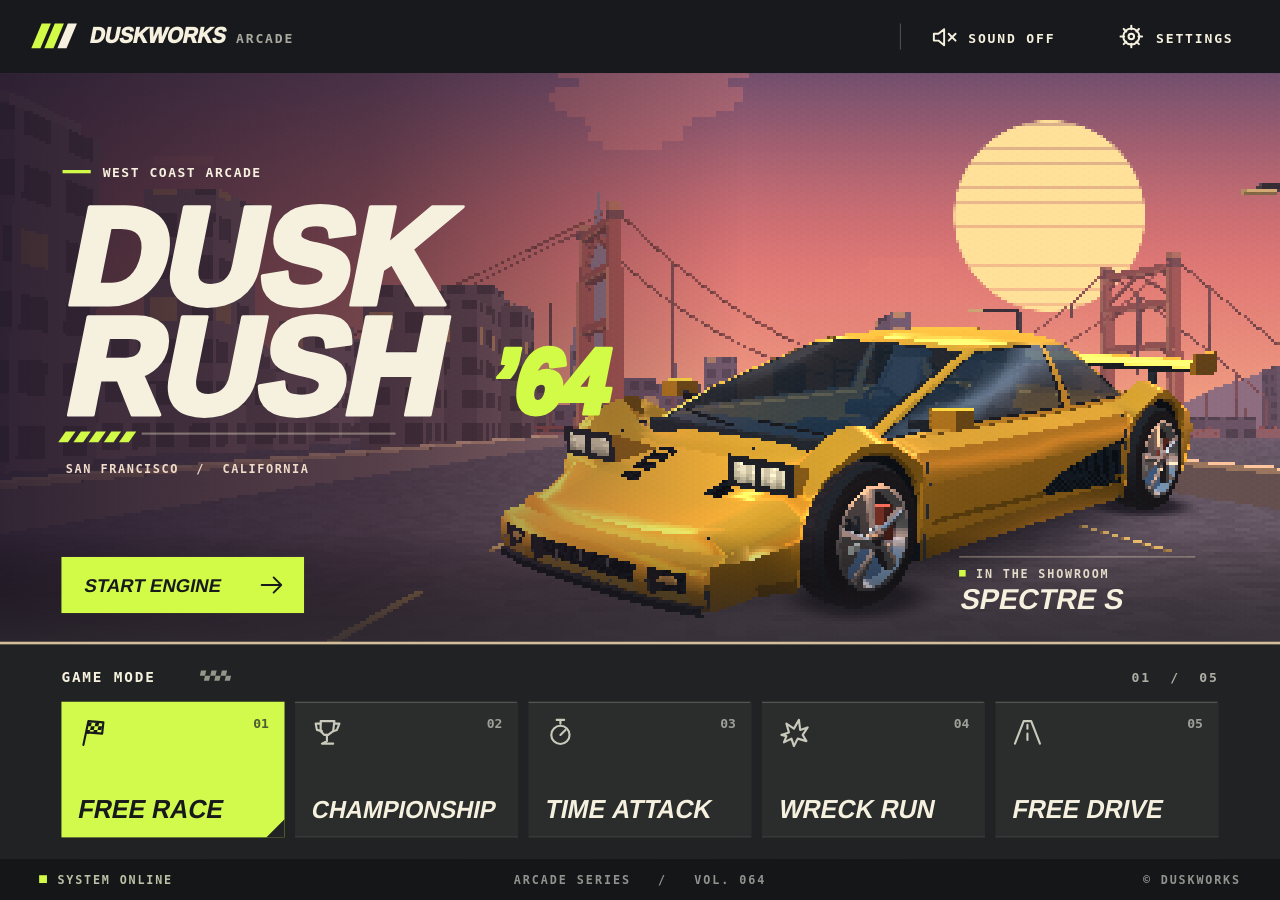
==== docs/play/index.html @ 049c0bbc "Publish Dusk Rush ’64 arcade racer, playable site and verification suite" ====
<!doctype html>
<html lang="en">
  <head>
    <meta charset="utf-8" />
    <meta
      name="viewport"
      content="width=device-width,initial-scale=1,maximum-scale=1,user-scalable=no"
    />
    <meta name="theme-color" content="#15171a" />
    <title>Dusk Rush ’64 — West Coast Arcade</title>
    <style>
      * {
        box-sizing: border-box;
      }
      html,
      body {
        margin: 0;
        background: #121318;
        color: #f6edd7;
        width: 100%;
        height: 100%;
        overflow: hidden;
      }
      main {
        position: relative;
        width: 100%;
        height: 100%;
        margin: auto;
        overflow: hidden;
        touch-action: none;
      }
      canvas {
        width: 100%;
        height: 100%;
        position: absolute;
        inset: 0;
      }
      #world {
        image-rendering: pixelated;
      }
      #ui {
        touch-action: none;
      }
      button {
        font: inherit;
      }
      #access {
        position: absolute;
        left: -200vw;
      }
      #err {
        position: absolute;
        top: 20%;
        left: 8%;
        font: 24px sans-serif;
        color: white;
      }
    </style>
  </head>
  <body>
    <main id="cab">
      <canvas id="world"></canvas
      ><canvas
        id="ui"
        aria-label="Dusk Rush ’64 arcade racing game. Use arrow keys and Enter to navigate."
      ></canvas>
      <div id="access"></div>
      <div id="err"></div>
    </main>
    <script>
      "use strict";
      // Content definitions. Each route is an authored horizontal spline with an elevation profile.
      const TAU = Math.PI * 2,
        clamp = (v, a, b) => Math.max(a, Math.min(b, v)),
        mix = (a, b, t) => a + (b - a) * t,
        mod = (x, n) => ((x % n) + n) % n,
        lerpAngle = (a, b, t) =>
          a + Math.atan2(Math.sin(b - a), Math.cos(b - a)) * t;
      const tracks = [
        [
          "Downtown Launch",
          "Downtown",
          "Broad avenues · Plaza cut",
          "sunset",
          "city",
          12,
          "0,0 0,3 -2,5 -2,8 1,10 4,9 4,6 6,5 7,2 5,0 3,-1",
          [0, 16, 1, 24, 4, 12, 0, 26, 3, 1, 0],
          [0.18, 0.45, 0.73],
          [2, 7],
        ],
        [
          "Cable Car Carnage",
          "Nob Hill",
          "Tram crossing · Stair alley",
          "gold",
          "tram",
          8,
          "0,0 -1,3 -1,7 1,8 2,5 4,5 4,9 6,9 7,6 6,3 3,2 3,-1",
          [0, 8, 46, 53, 40, 32, 22, 18, 12, 5, 0, 0],
          [0.24, 0.66],
          [2, 8],
        ],
        [
          "Golden Span",
          "Golden Gate",
          "Main deck · Service ramps",
          "fog",
          "bridge",
          12,
          "0,0 0,5 0,11 -2,15 1,17 4,14 3,10 3,5 5,2 4,-1 1,-2",
          [2, 16, 20, 10, 1, 1, 4, 8, 3, 1, 0],
          [0.36, 0.76],
          [3, 8],
        ],
        [
          "Wharf Wrecker",
          "Fisherman’s Wharf",
          "Open warehouse · Pier jump",
          "morning",
          "port",
          10,
          "0,0 1,4 -2,5 -2,8 1,8 1,11 4,10 4,6 7,6 7,2 4,2 3,-1",
          [0, 2, 4, 0, 1, 8, 1, 0, 3, 2, 0, 0],
          [0.31, 0.63],
          [3, 9],
        ],
        [
          "Lombard Launch",
          "Russian Hill",
          "Switchbacks · Rooftop bypass",
          "sunset",
          "roof",
          8,
          "0,0 0,4 -2,6 -1,7 2,6 2,8 0,9 1,10 4,9 5,6 5,1 3,-1",
          [0, 13, 23, 29, 35, 42, 47, 54, 59, 43, 0, 0],
          [0.52, 0.79],
          [3, 8],
        ],
        [
          "Chinatown Charge",
          "Chinatown",
          "Lantern market · Garage cut",
          "night",
          "market",
          8,
          "0,0 -2,2 -2,5 1,5 1,8 -1,9 1,12 4,11 4,7 6,7 6,3 3,3 3,0",
          [0, 2, 5, 6, 10, 14, 8, 2, 4, 10, 2, 1, 0],
          [0.4, 0.72],
          [2, 9],
        ],
        [
          "Twin Peaks Plunge",
          "Twin Peaks",
          "Radio towers · Skyline drop",
          "gold",
          "peaks",
          10,
          "0,0 -3,2 -4,6 -2,9 0,8 -1,6 2,5 3,9 6,8 7,4 5,2 3,3 1,1",
          [0, 12, 29, 48, 55, 61, 70, 82, 44, 20, 9, 6, 1],
          [0.55, 0.72],
          [3, 9],
        ],
        [
          "Presidio Pursuit",
          "The Presidio",
          "Stone tunnel · Coastal overlook",
          "morning",
          "wood",
          11,
          "0,0 -3,4 -5,5 -6,9 -3,12 1,11 4,13 6,10 5,7 2,6 3,3",
          [0, 8, 10, 19, 28, 25, 17, 13, 8, 5, 3],
          [0.34, 0.68],
          [3, 7],
        ],
        [
          "Ocean Beach Overdrive",
          "Ocean Beach",
          "Sand sweeps · Drain passage",
          "morning",
          "beach",
          14,
          "0,0 -1,5 -1,11 0,15 3,16 5,13 3,10 5,8 3,5 5,2 3,-1",
          [0, 1, 2, 3, 1, 2, 1, 3, 2, 5, 1],
          [0.27, 0.83],
          [4, 7],
        ],
        [
          "Cliffside Chaos",
          "Point Bonita",
          "Lighthouse bend · Road washout",
          "fog",
          "cliff",
          9,
          "0,0 -2,3 -4,5 -3,8 -6,10 -5,13 -2,15 1,14 0,11 3,9 2,6 4,3 2,1",
          [1, 8, 15, 10, 23, 18, 31, 27, 18, 12, 17, 7, 0],
          [0.43, 0.77],
          [3, 9],
        ],
        [
          "Container Catapult",
          "Port of Oakland",
          "Crane gantries · Loading ramps",
          "gold",
          "cargo",
          9,
          "0,0 0,5 -3,5 -3,8 1,8 1,12 4,12 4,8 7,8 7,4 3,4 3,0",
          [0, 2, 4, 3, 1, 6, 1, 0, 4, 2, 1, 0],
          [0.4, 0.8],
          [3, 8],
        ],
        [
          "Freeway Fracture",
          "Central Freeway",
          "Split interchange · Deck transfers",
          "sunset",
          "freeway",
          11,
          "0,0 0,5 -3,9 -2,12 1,13 4,10 2,8 -1,7 1,4 5,5 7,2 4,0",
          [10, 14, 22, 30, 27, 20, 17, 8, 5, 7, 10, 10],
          [0.2, 0.43, 0.78],
          [2, 8],
        ],
        [
          "Market Street Mayhem",
          "Market Street",
          "Civic plaza · Arcade sprint",
          "gold",
          "avenue",
          12,
          "0,0 0,4 1,8 4,11 4,15 3,17 5,20 8,22 8,26 10,29",
          [0, 1, 3, 7, 10, 12, 5, 2, 6, 0],
          [0.29, 0.69],
          [3, 7],
          1,
        ],
        [
          "Bay Tunnel Blitz",
          "Under the Bay",
          "Vent chambers · Uphill exit",
          "fog",
          "tunnel",
          10,
          "0,0 -2,3 -3,8 -2,12 1,15 4,15 6,12 5,8 4,4 5,1 2,-1",
          [10, 1, -9, -12, -9, -6, 2, 16, 12, 7, 5],
          [0.6, 0.79],
          [4, 9],
        ],
        [
          "Rainline Run",
          "Dogpatch",
          "Rail crossings · Flooded underpass",
          "night",
          "rain",
          10,
          "0,0 -3,3 -3,6 0,8 -1,11 2,13 5,11 5,8 7,6 4,4 4,1",
          [0, 2, 3, -5, -4, 2, 6, 4, 1, 5, 1],
          [0.39, 0.78],
          [3, 8],
        ],
        [
          "Redwood Rampage",
          "Marin County",
          "Timber yard · Covered bridge",
          "morning",
          "forest",
          10,
          "0,0 -3,3 -6,4 -7,7 -5,11 -2,12 0,15 4,14 6,10 3,8 4,5 2,2",
          [0, 4, 6, 17, 22, 19, 30, 22, 13, 8, 6, 1],
          [0.42, 0.69],
          [3, 9],
        ],
        [
          "Quarry Quake",
          "Rockridge Quarry",
          "Pit terraces · Gravel launch",
          "gold",
          "quarry",
          11,
          "0,0 -4,2 -6,7 -4,12 1,14 6,12 8,7 6,3 2,3 -1,6 0,9 3,10 4,7 2,5 3,1",
          [0, 8, 16, 24, 34, 41, 38, 30, 24, 18, 12, 7, 4, 2, 0],
          [0.32, 0.68],
          [3, 10],
        ],
        [
          "Airfield Assault",
          "Bay Airfield",
          "Cargo hold · Runway crossing",
          "morning",
          "air",
          14,
          "0,0 0,7 -3,9 -3,12 1,13 2,17 5,17 5,10 8,8 8,5 4,5 4,0",
          [0, 0, 2, 3, 2, 1, 1, 0, 3, 2, 2, 0],
          [0.26, 0.71],
          [3, 8],
        ],
        [
          "Island Lockdown",
          "Blackrock Island",
          "Prison yard · Broken seawall",
          "fog",
          "prison",
          8,
          "0,0 -3,1 -5,4 -4,7 -5,9 -2,12 2,11 4,9 3,6 5,4 4,1 1,2",
          [1, 3, 7, 12, 17, 19, 12, 6, 2, 1, 4, 7],
          [0.38, 0.8],
          [3, 8],
        ],
        [
          "Dusk City Gauntlet",
          "San Francisco Bay",
          "Rooftop run · Bridge finish",
          "sunset",
          "gauntlet",
          11,
          "0,0 -2,3 -2,7 1,9 0,12 3,15 6,14 7,17 5,20 6,23 9,25 10,29 10,35 10,40",
          [0, 13, 32, 44, 19, 25, 20, 8, 3, 0, 2, 12, 16, 16],
          [0.17, 0.38, 0.58],
          [3, 8],
          1,
        ],
      ];
      const names =
        "Comet XS|Metro GT|Bayside LX|Switchback RS|Vesper Turbo|Neon Sprint|Hammerhead V8|Outlaw 427|Bruiser SS|Firecrest RT|Dust Devil|Nightshift GN|Spectre S|Velocita 12|Razor R|Mirage X|Tempest GTR|Prism Zero|Badlands RX|Grizzly 4×4|Dusthopper|Trailbreaker|Alpine Fox|Mudskipper|Yellowline|Code Three|Parcel Panic|Iron Mule|Boardwalk|Aftershock".split(
          "|",
        );
      const groups = [
        "Street",
        "Muscle",
        "Exotic",
        "Rally / Off-road",
        "Heavy / Special",
      ];
      // length, width, shoulder height, roof rise, cabin front/rear, speed, thrust, grip, mass, armour, air control
      const cars = [
        [3.8, 1.77, 0.81, 0.62, 0.19, -0.43, 66, 21, 8, 970, 85, 8],
        [4.2, 1.85, 0.77, 0.52, 0.21, -0.31, 71, 19, 8, 1150, 100, 7],
        [4.9, 1.9, 0.85, 0.58, 0.26, -0.36, 74, 17, 8, 1540, 115, 6],
        [3.65, 1.82, 0.88, 0.66, 0.18, -0.45, 65, 22, 10, 990, 92, 10],
        [4.05, 1.83, 0.71, 0.56, 0.29, -0.29, 76, 22, 6, 1090, 85, 8],
        [4.36, 1.93, 0.73, 0.5, 0.23, -0.33, 78, 20, 7, 1220, 95, 8],
        [4.95, 2.06, 0.87, 0.5, 0.13, -0.34, 78, 20, 6, 1670, 140, 5],
        [5.06, 1.99, 0.78, 0.52, 0.08, -0.41, 82, 19, 5, 1570, 120, 6],
        [4.73, 2.04, 1, 0.5, 0.12, -0.35, 72, 18, 7, 1780, 157, 5],
        [4.58, 1.96, 0.77, 0.54, 0.15, -0.32, 76, 19, 7, 1450, 119, 6],
        [4.8, 2, 0.99, 0.57, 0.11, -0.34, 74, 19, 8, 1520, 128, 8],
        [4.81, 1.94, 0.9, 0.58, 0.16, -0.33, 77, 21, 8, 1610, 125, 7],
        [4.53, 2.12, 0.65, 0.45, 0.32, -0.32, 88, 21, 8, 1170, 71, 7],
        [4.68, 2.04, 0.72, 0.5, 0.19, -0.37, 85, 20, 9, 1390, 88, 7],
        [3.74, 1.92, 0.62, 0.42, 0.32, -0.28, 80, 24, 10, 880, 73, 9],
        [4.61, 2.16, 0.59, 0.43, 0.34, -0.4, 90, 20, 8, 1190, 78, 8],
        [4.72, 2.18, 0.69, 0.47, 0.24, -0.32, 86, 21, 10, 1360, 98, 7],
        [4.08, 2.02, 0.6, 0.41, 0.31, -0.35, 73, 27, 9, 930, 80, 9],
        [4.34, 1.91, 0.94, 0.6, 0.21, -0.35, 72, 21, 10, 1280, 118, 9],
        [3.94, 2.01, 1.17, 0.75, 0.19, -0.46, 63, 17, 8, 1840, 159, 6],
        [3.51, 1.98, 0.74, 0.54, 0.12, -0.26, 67, 22, 8, 740, 61, 12],
        [5.08, 2.24, 1.24, 0.64, 0.29, -0.08, 73, 20, 8, 1940, 141, 10],
        [3.78, 1.76, 0.79, 0.55, 0.18, -0.3, 68, 21, 9, 910, 83, 11],
        [4.22, 1.85, 0.97, 0.6, 0.29, -0.03, 69, 19, 9, 1270, 115, 9],
        [4.85, 1.98, 0.93, 0.65, 0.24, -0.35, 71, 18, 8, 1580, 135, 6],
        [4.99, 2, 0.87, 0.59, 0.24, -0.36, 78, 22, 8, 1650, 144, 6],
        [4.57, 2.05, 1.05, 1.08, 0.38, -0.47, 64, 16, 6, 2050, 138, 5],
        [3.86, 2.21, 1.25, 1.05, 0.44, 0.01, 61, 15, 5, 2580, 185, 4],
        [5.24, 2.19, 0.71, 0.44, 0.14, -0.34, 78, 18, 5, 1730, 116, 6],
        [4.24, 2.11, 0.97, 0.49, 0.23, -0.25, 75, 23, 8, 1120, 107, 14],
      ];
      const paints = [
          "#ffad1f",
          "#c5ef43",
          "#ef543f",
          "#64cbcb",
          "#9178e1",
          "#e4dfc7",
          "#3c668b",
          "#e96d9f",
        ],
        modes = [
          "Free Race",
          "Championship",
          "Time Attack",
          "Wreck Run",
          "Free Drive",
        ],
        damageNames = ["Cosmetic", "Arcade", "Heavy"],
        levels = ["Cruiser", "Arcade", "Expert"];
      const palettes = {
        sunset: ["#433d69", "#dd7372", "#ffc18d", "#ffdf97", "#7e6278"],
        gold: ["#626990", "#e99b6c", "#f5cd87", "#ffe8ab", "#a48d81"],
        morning: ["#437eaa", "#83c6cc", "#f5d8ab", "#fff1cb", "#91b4bb"],
        fog: ["#415a7b", "#7895af", "#c2c2bb", "#f3dbbd", "#8295a5"],
        night: ["#14182e", "#383655", "#816382", "#f3a8ab", "#4c4c69"],
      };
      const rgb = (s) =>
          [1, 3, 5].map((k) => parseInt(s.slice(k, k + 2), 16) / 255),
        shade = (c, k) => c.map((x) => clamp(x * k, 0, 1)),
        rand = (n) => {
          let a = Math.sin(n * 127.1 + 311.7) * 43758.5453;
          return a - Math.floor(a);
        },
        ord = (n) => n + (["st", "nd", "rd"][n - 1] || "th");
      // Position and continuous tangent on a polyline parameterised in metres.
      function roadSample(nodes, distance) {
        let l = 0,
          h = nodes.length - 1;
        while (h - l > 1) {
          const m = (l + h) >> 1;
          if (nodes[m].s <= distance) l = m;
          else h = m;
        }
        const a = nodes[l],
          b = nodes[h],
          f = clamp((distance - a.s) / (b.s - a.s || 1), 0, 1),
          ang = Math.atan2(mix(a.tx, b.tx, f), mix(a.tz, b.tz, f));
        return {
          x: mix(a.x, b.x, f),
          y: mix(a.y, b.y, f),
          z: mix(a.z, b.z, f),
          ang,
          designY:
            a.designY === undefined ? undefined : mix(a.designY, b.designY, f),
          grade: (b.y - a.y) / (b.s - a.s || 1),
          nx: Math.cos(ang),
          nz: -Math.sin(ang),
        };
      }
      function measureRoad(nodes, open) {
        let len = 0,
          last = nodes.length - 1;
        for (let i = 0; i <= last; i++) {
          const p = nodes[i],
            a = nodes[i - 1];
          if (i) len += Math.hypot(a.x - p.x, a.z - p.z);
          p.s = len;
          const prev = a || nodes[open ? 0 : last - 1],
            next = nodes[i + 1] || nodes[open ? last : 1];
          const before = Math.hypot(p.x - prev.x, p.z - prev.z) || 1,
            after = Math.hypot(next.x - p.x, next.z - p.z) || 1;
          let tx = (p.x - prev.x) / before + (next.x - p.x) / after,
            tz = (p.z - prev.z) / before + (next.z - p.z) / after;
          const mag = Math.hypot(tx, tz) || 1;
          p.tx = tx / mag;
          p.tz = tz / mag;
        }
        return len;
      }
      function makeRoute(t) {
        let pts =
            t[5] &&
            t[6].split(" ").map((p, i) => {
              let [x, z] = p.split(",").map(Number);
              return [x * 32, t[7][i], z * 32];
            }),
          open = !!t[10],
          count = pts.length - (open ? 1 : 0),
          P = (i) =>
            pts[open ? clamp(i, 0, pts.length - 1) : mod(i, pts.length)],
          samples = [],
          anchors = [],
          len = 0;
        for (let i = 0; i < count; i++) {
          anchors.push(len);
          for (let j = 0; j < 40; j++) {
            let u = j / 40,
              a = P(i - 1),
              b = P(i),
              c = P(i + 1),
              d = P(i + 2);
            let p = b.map(
              (v, k) =>
                0.5 *
                (2 * v +
                  (-a[k] + c[k]) * u +
                  (2 * a[k] - 5 * v + 4 * c[k] - d[k]) * u * u +
                  (-a[k] + 3 * v - 3 * c[k] + d[k]) * u * u * u),
            );
            if (samples.length) {
              let q = samples.at(-1);
              len += Math.hypot(p[0] - q.x, p[2] - q.z);
            }
            samples.push({ x: p[0], y: p[1], z: p[2], s: len });
          }
        }
        let end = P(count);
        len += Math.hypot(end[0] - samples.at(-1).x, end[2] - samples.at(-1).z);
        samples.push({ x: end[0], y: end[1], z: end[2], s: len });
        const bounded = (s) => (open ? clamp(s, 0, len) : mod(s, len));
        // Round very tight inside lanes too: an offset wider than the turn
        // radius otherwise folds back through its own retaining wall.
        len = measureRoad(samples, open);
        for (let pass = 0; pass < 5; pass++) {
          const next = samples.map((p, i) => {
            if (open && (i === 0 || i === samples.length - 1)) return { ...p };
            const reach = open ? Math.min(t[5], p.s, len - p.s) : t[5];
            const a = roadSample(samples, bounded(p.s - reach)),
              b = roadSample(samples, bounded(p.s + reach));
            return {
              x: p.x * 0.5 + (a.x + b.x) * 0.25,
              y: p.y,
              z: p.z * 0.5 + (a.z + b.z) * 0.25,
            };
          });
          samples = next;
          len = measureRoad(samples, open);
        }
        anchors = anchors.map((_, i) => samples[i * 40].s);
        function at(s) {
          return roadSample(samples, bounded(s));
        }
        let cuts = t[9].map((k, i) => {
          let a = anchors[k - 1] + 10,
            b = (anchors[k + 1] || len) - 9,
            A = at(a),
            B = at(b);
          return {
            a,
            b,
            A,
            B,
            ratio: Math.min(1, Math.hypot(A.x - B.x, A.z - B.z) / (b - a)),
            side: Math.sign((B.x - A.x) * A.nx + (B.z - A.z) * A.nz) || 1,
            i,
          };
        });
        for (let c of cuts) {
          let lane = c.side * t[5] * 0.58;
          for (let end of [c.A, c.B]) {
            end.x += end.nx * lane;
            end.z += end.nz * lane;
          }
          // The shortcut is tangent to its entry and exit lane. Sample by
          // travelled distance so its width, speed and steering stay uniform.
          const { A, B } = c,
            handle = Math.min(42, Math.hypot(B.x - A.x, B.z - A.z) * 0.32),
            ax = A.x - A.nz * handle,
            az = A.z + A.nx * handle,
            bx = B.x + B.nz * handle,
            bz = B.z - B.nx * handle;
          c.nodes = [];
          for (let j = 0; j <= 72; j++) {
            const f = j / 72,
              v = 1 - f,
              x =
                v * v * v * A.x +
                3 * v * v * f * ax +
                3 * v * f * f * bx +
                f * f * f * B.x,
              z =
                v * v * v * A.z +
                3 * v * v * f * az +
                3 * v * f * f * bz +
                f * f * f * B.z;
            const y = mix(A.y, B.y, f) + Math.sin(f * Math.PI) * 1.2;
            c.nodes.push({ x, y, z, designY: y });
          }
          for (const [i, gate] of [
            [0, A],
            [72, B],
          ])
            c.nodes[i].y = c.nodes[i].designY = gate.y;
          c.length = measureRoad(c.nodes, true);
          for (const [i, gate] of [
            [0, A],
            [72, B],
          ]) {
            c.nodes[i].tx = -gate.nz;
            c.nodes[i].tz = gate.nx;
          }
          c.ratio = c.length / (c.b - c.a);
        }
        // A launch and an at-grade shortcut cannot share the same piece
        // of pavement: put each lip on the nearest uninterrupted main-road run.
        const jumps = t[8].map((f) => {
          const original = f * len;
          for (let radius = 0; radius < len * 0.27; radius += 4) {
            for (const j of radius
              ? [original + radius, original - radius]
              : [original]) {
              if (j < 50 || j > len - 50) continue;
              let clear = true;
              for (let u = j - 21; u <= j + 23 && clear; u += 4) {
                const p = at(u);
                for (const c of cuts) {
                  if (
                    c.nodes.some(
                      (q) =>
                        Math.abs(p.y - q.y) < 9 &&
                        Math.hypot(p.x - q.x, p.z - q.z) < t[5] + 5,
                    )
                  ) {
                    clear = false;
                    break;
                  }
                }
              }
              if (clear) return j;
            }
          }
          return original;
        });
        return {
          t,
          open,
          len,
          at,
          cuts,
          launch: 1 + (tracks.indexOf(t) % 7) * 0.055,
          jumps,
          gates: Array.from({ length: 8 }, (_, i) => (len * (i + 1)) / 8),
          width: t[5],
          samples,
        };
      }
      const routes = tracks.map(makeRoute);
      function path(r, s, cut = -1) {
        let c = r.cuts[cut],
          u = c && (s - c.a) / (c.b - c.a);
        if (c && u >= 0 && u <= 1) {
          return roadSample(c.nodes, u * c.length);
        }
        return r.at(s);
      }
      // WebGL2 renderer. Static scenery is batched in distance-culled road sectors.
      const gl = world.getContext("webgl2", {
          antialias: false,
          alpha: false,
          preserveDrawingBuffer: true,
        }),
        ui2 = ui.getContext("2d");
      if (!gl) {
        err.textContent =
          "WebGL2 is required. Enable hardware acceleration to play.";
        throw Error("WebGL2 unavailable");
      }
      function program(v, f) {
        let p = gl.createProgram();
        for (let [type, src] of [
          [gl.VERTEX_SHADER, v],
          [gl.FRAGMENT_SHADER, f],
        ]) {
          let s = gl.createShader(type);
          gl.shaderSource(s, "#version 300 es\n" + src);
          gl.compileShader(s);
          if (!gl.getShaderParameter(s, gl.COMPILE_STATUS))
            throw Error(gl.getShaderInfoLog(s));
          gl.attachShader(p, s);
        }
        gl.linkProgram(p);
        if (!gl.getProgramParameter(p, gl.LINK_STATUS))
          throw Error(gl.getProgramInfoLog(p));
        return p;
      }
      const sceneP = program(
        `layout(location=0)in vec3 pos; layout(location=1)in vec3 color;
        layout(location=2)in vec2 tex; layout(location=3)in float mat;layout(location=4)in vec3 instanceOffset;
        uniform mat4 model;uniform vec3 eye,R,U,F;uniform vec4 lens,axles;uniform vec2 wheelMotion;
        out vec3 col,viewRay,normal;out vec2 uv;flat out int material;out float depth;
        vec3 decodeNormal(vec2 v){vec3 n=vec3(v,1.-abs(v.x)-abs(v.y));if(n.z<0.)n.xy=(1.-abs(n.yx))*sign(n.xy+vec2(.0000001));return normalize(n);}
        void main(){vec3 p=pos;int group=int(mat)/32;material=int(mat)-group*32;
          vec3 n=(material>=6&&material<=9)?decodeNormal(tex):vec3(0.,1.,0.);
          if(group>0){bool front=group<=2;vec3 hub=vec3((group%2==0?1.:-1.)*axles.w,axles.z,front?axles.x:axles.y);
            float roll=wheelMotion.x,steer=front?wheelMotion.y:0.;mat2 spin=mat2(cos(roll),sin(roll),-sin(roll),cos(roll));mat2 yaw=mat2(cos(steer),-sin(steer),sin(steer),cos(steer));
            p-=hub;p.yz=spin*p.yz;p.xz=yaw*p.xz;p+=hub;n.yz=spin*n.yz;n.xz=yaw*n.xz;}
          vec3 q=(model*vec4(p,1.)).xyz+instanceOffset-eye;normal=mat3(model)*n;viewRay=-q;
          depth=dot(q,F);gl_Position=vec4(dot(q,R)*lens.x+depth*lens.z,dot(q,U)*lens.y+depth*lens.w,depth*1.0006-.24,depth);
          col=color;uv=tex;}`,
        `precision highp float;in vec3 col,viewRay,normal;in vec2 uv;flat in int material;in float depth;
        uniform vec3 fog,tint;uniform float mist,time,opacity;out vec4 outC;
        vec3 reflection(vec3 r){
          vec3 ground=vec3(.105,.087,.095),horizon=mix(fog,vec3(.94,.66,.44),.47),sky=vec3(.27,.42,.61);
          vec3 env=mix(ground,horizon,smoothstep(-.36,.06,r.y));env=mix(env,sky,smoothstep(.08,.75,r.y));
          float boxLight=exp(-pow((r.y-.33-r.x*.16)*13.,2.))*smoothstep(-.90,-.10,r.z);
          float rim=exp(-pow((r.y-.21+r.x*.25)*21.,2.))*smoothstep(-.7,.2,-r.z);
          return env+vec3(.67,.77,.89)*boxLight+vec3(.90,.59,.31)*rim;
        }
        void main(){vec3 c=col;vec2 g=fract(uv);
          if(material==1){float win=step(.18,g.x)*step(g.x,.79)*step(.18,g.y)*step(g.y,.71);float lit=fract(sin(dot(floor(uv),vec2(17.13,32.41)))*4611.3);c=mix(c,lit>.72?vec3(.95,.65,.35):c*.48,win*.84);}
          if(material==2){float n=fract(sin(dot(floor(uv*9.),vec2(12.13,54.21)))*5133.);c+=.045*(n-.5);}
          if(material==3)c*=.7+.3*step(.48,fract(uv.y));if(material==4)c*=.84+.16*sin(time*4.);
          if(material>=6&&material<=9){
            vec3 v=normalize(viewRay),n=normalize(normal);if(dot(n,v)<0.)n=-n;vec3 r=reflect(-v,n);
            float fres=pow(1.-max(.0,dot(n,v)),3.0),light=max(0.,dot(n,normalize(vec3(-.42,.82,-.38))));
            vec3 env=reflection(r);float glint=pow(max(0.,dot(r,normalize(vec3(.65,.51,-.55)))),75.);
            if(material==6)c=col*(.46+.37*light+.20*(n.y*.5+.5))*(.74+env*.34)+env*(.10+.29*fres)+glint*vec3(.85,.70,.49);
            if(material==7){
              float skyline=.075+.065*sin(r.x*17.+r.z*8.)+.028*floor(sin(r.z*43.+r.x*23.)*3.);
              env*=mix(.68,1.,smoothstep(skyline-.012,skyline+.012,r.y));
              c=vec3(.018,.051,.068)+env*(.37+.45*fres)+glint*.54;
            }
            if(material==8)c=col*(.22+.20*light)+env*(.64+.24*fres)+glint*.8;
            if(material==9)c=col*(.51+.39*light)+env*(.014+.039*fres);
          }
          if(material==10)c*=.48+.38*step(.45,fract(uv.x*12.))+.14*step(.78,fract(uv.y*7.));
          if(material==11){c*=.57+.24*smoothstep(.0,.65,uv.y)+.12*step(.53,fract(uv.x*6.))+.10*step(.84,fract(uv.y*3.));}
          c*=tint;if(material==5)c+=vec3(.08,.09,.15)*smoothstep(.88,1.,sin(uv.x*11.+uv.y*.2));
          float d=mod(gl_FragCoord.x+2.*gl_FragCoord.y,4.)/280.;float alpha=material==14?(1.-smoothstep(.42,1.,length(uv*2.-1.)))*.71:material==7?.72:1.;outC=vec4(mix(c,fog,1.-exp(-max(0.,depth-25.)*mist))+d,opacity*alpha);}`,
      );
      const skyP = program(
        `out vec2 p;void main(){p=vec2((gl_VertexID<<1)&2,gl_VertexID&2);gl_Position=vec4(p*2.-1.,0,1);}`,
        `precision highp float;in vec2 p;uniform vec3 top,mid,low,sun;uniform vec4 sky;out vec4 o;float noise(float x){return fract(sin(x*69.3)*7451.32);}void main(){float y=p.y;vec3 c=mix(low,mid,smoothstep(sky.y,.77,y));c=mix(c,top,smoothstep(.67,1.06,y));float x=(p.x-sky.x)*sky.z;float dy=y-sky.w;float disc=length(vec2(x,dy));c=mix(c,sun,(1.-smoothstep(.105,.107,disc))*(.64+.36*step(.13,fract(y*115.))));float k=floor(y*115.);float layer=sin(p.x*12.+k*.08)+sin(p.x*21.-k*.09)+sin(p.x*3.-k*.18)+noise(k)*.64;if(y>.49&&layer>2.08)c=mix(c,mid*.86+low*.14,.34);c+=mod(gl_FragCoord.x+gl_FragCoord.y*2.,4.)/350.;o=vec4(c,1);}`,
      );
      const geom = () => [],
        identity = { x: 0, y: 0, z: 0, a: 0, k: 1 },
        xyz = (x, y, z) => [x, y, z];
      let T = identity,
        deform = null;
      function vert(b, p, c, u, v, m) {
        let [x, y, z] = deform ? deform(...p) : p,
          k = T.k,
          ro = T.roll || 0,
          pi = T.pitch || 0,
          cr = Math.cos(ro),
          sr = Math.sin(ro),
          cp = Math.cos(pi),
          sp = Math.sin(pi),
          X = x * cr - y * sr,
          Y = (x * sr + y * cr) * cp + z * sp,
          Z = z * cp - (x * sr + y * cr) * sp,
          co = Math.cos(T.a),
          si = Math.sin(T.a);
        b.push(
          T.x + k * (X * co + Z * si),
          T.y + k * Y,
          T.z + k * (Z * co - X * si),
          ...c,
          u,
          v,
          m + wheelGroup * 32,
        );
      }
      function face(b, p, q, r, s, c, m = 0, uw = 1, vh = 1) {
        for (let [pt, u, v] of [
          [p, 0, 0],
          [q, uw, 0],
          [r, uw, vh],
          [p, 0, 0],
          [r, uw, vh],
          [s, 0, vh],
        ])
          vert(b, pt, c, u, v, m);
      }
      // Static boxes are registered by the scenery builder in world space.
      // The grid is shared by driving, recovery and chase-camera sweeps.
      const cellSize = 16;
      let wallGrid = new Map(),
        buildWalls = null;
      const cellKey = (x, z) => x * 65536 + z;
      function solid(x, y, z, a, width, height, length) {
        const c = Math.cos(a),
          s = Math.sin(a),
          hw = width / 2,
          hl = length / 2;
        return {
          x,
          y: y + height / 2,
          z,
          c,
          s,
          hw,
          hh: height / 2,
          hl,
          ex: Math.abs(c) * hw + Math.abs(s) * hl,
          ez: Math.abs(s) * hw + Math.abs(c) * hl,
        };
      }
      function cells(x0, z0, x1, z1, visit) {
        for (
          let x = Math.floor(x0 / cellSize);
          x <= Math.floor(x1 / cellSize);
          x++
        )
          for (
            let z = Math.floor(z0 / cellSize);
            z <= Math.floor(z1 / cellSize);
            z++
          )
            visit(cellKey(x, z));
      }
      function insertSolid(grid, o) {
        cells(o.x - o.ex, o.z - o.ez, o.x + o.ex, o.z + o.ez, (key) => {
          let list = grid.get(key);
          if (!list) grid.set(key, (list = []));
          list.push(o);
        });
      }
      // Keep the actual deck, terrain and ramp triangles. A boom can cross
      // a convex hill even when both its endpoints are above the pavement.
      let surfaceGrid = new Map();
      function addSurface(a, b, c, structure = false) {
        const e = b.map((v, i) => v - a[i]),
          f = c.map((v, i) => v - a[i]);
        const n = [
          e[1] * f[2] - e[2] * f[1],
          e[2] * f[0] - e[0] * f[2],
          e[0] * f[1] - e[1] * f[0],
        ];
        const norm = Math.hypot(...n);
        if (norm < 1e-7) return;
        const normal = n.map((v) => (v * (n[1] < 0 ? -1 : 1)) / norm);
        const pts = [a, b, c],
          edge = [e, c.map((v, i) => v - b[i]), f],
          tri = {
            pts,
            edge,
            normal,
            cut: buildWalls.cut,
            station: buildWalls.s,
            pavement: !!buildWalls.pavement,
            structure,
            low: Math.min(a[1], b[1], c[1]),
            high: Math.max(a[1], b[1], c[1]),
          };
        cells(
          Math.min(a[0], b[0], c[0]),
          Math.min(a[2], b[2], c[2]),
          Math.max(a[0], b[0], c[0]),
          Math.max(a[2], b[2], c[2]),
          (key) => {
            let list = surfaceGrid.get(key);
            if (!list) surfaceGrid.set(key, (list = []));
            list.push(tri);
          },
        );
      }
      function structuralPanel(buf, a, b, c, d, color) {
        const co = Math.cos(T.a),
          si = Math.sin(T.a);
        const [A, B, C, D] = [a, b, c, d].map(([x, y, z]) => [
          T.x + T.k * (co * x + si * z),
          T.y + T.k * y,
          T.z + T.k * (co * z - si * x),
        ]);
        addSurface(A, B, C, true);
        addSurface(A, C, D, true);
        face(buf, a, b, c, d, color);
      }
      function roadFloor(x, z, s, cut, fallback) {
        let best = Infinity,
          y = fallback;
        for (const t of surfaceGrid.get(
          cellKey(Math.floor(x / cellSize), Math.floor(z / cellSize)),
        ) || []) {
          if (!t.pavement || t.cut !== cut) continue;
          let d = Math.abs(s - t.station);
          if (!rte.open) d = Math.min(d, Math.abs(rte.len - d));
          if (d >= best || d > 16) continue;
          const [a, b, c] = t.pts,
            ex = b[0] - a[0],
            ez = b[2] - a[2],
            fx = c[0] - a[0],
            fz = c[2] - a[2],
            dx = x - a[0],
            dz = z - a[2],
            det = ex * fz - ez * fx;
          if (Math.abs(det) < 1e-9) continue;
          const u = (dx * fz - dz * fx) / det,
            v = (ex * dz - ez * dx) / det;
          if (u >= -1e-6 && v >= -1e-6 && u + v <= 1.000001) {
            y = a[1] + u * (b[1] - a[1]) + v * (c[1] - a[1]);
            best = d;
          }
        }
        return y;
      }
      // Drape shortcut lanes onto the street and its shoulder at junctions.
      // Sample each side separately so a steep street cannot cut through the bypass.
      function junctionHeight(r, x, z, base, branch) {
        let best = Infinity,
          near;
        for (let i = 1; i < r.samples.length; i++) {
          const a = r.samples[i - 1],
            b = r.samples[i];
          if (branch && (b.s < branch.a - 45 || a.s > branch.b + 45)) continue;
          const dx = b.x - a.x,
            dz = b.z - a.z,
            t = clamp(
              ((x - a.x) * dx + (z - a.z) * dz) / (dx * dx + dz * dz || 1),
              0,
              1,
            ),
            d = (x - a.x - dx * t) ** 2 + (z - a.z - dz * t) ** 2;
          if (d < best) {
            best = d;
            near = { s: mix(a.s, b.s, t), y: mix(a.y, b.y, t) };
          }
        }
        const blend = clamp((Math.sqrt(best) - r.width - 3) / 28, 0, 1);
        const y = roadFloor(x, z, near.s, -1, near.y);
        return mix(y, base, blend * blend * (3 - 2 * blend)) + 0.045;
      }
      function surfaceHit(a, b, filter) {
        let first = null;
        const visited = new Set(),
          radius = Math.max(Math.hypot(a.hw, a.hl), Math.hypot(b.hw, b.hl)),
          hh = Math.max(a.hh, b.hh),
          bottom = Math.min(a.y, b.y) - hh,
          top = Math.max(a.y, b.y) + hh;
        cells(
          Math.min(a.x, b.x) - radius,
          Math.min(a.z, b.z) - radius,
          Math.max(a.x, b.x) + radius,
          Math.max(a.z, b.z) + radius,
          (key) => {
            for (const tri of surfaceGrid.get(key) || []) {
              if (visited.has(tri) || tri.high < bottom || tri.low > top)
                continue;
              visited.add(tri);
              if (filter && !filter(tri)) continue;
              const hit = sweepSurface(a, b, tri);
              if (hit && (!first || hit.t < first.t)) first = hit;
            }
          },
        );
        return first;
      }
      function sweepSurface(a, b, tri) {
        let enter = 0,
          exit = 1;
        const dx = b.x - a.x,
          dy = b.y - a.y,
          dz = b.z - a.z;
        function axis(x, y, z) {
          if (Math.abs(x) + Math.abs(y) + Math.abs(z) < 1e-8) return true;
          const support = (g) =>
            Math.abs(g.c * x - g.s * z) * g.hw +
            Math.abs(y) * g.hh +
            Math.abs(g.s * x + g.c * z) * g.hl;
          const r = Math.max(support(a), support(b)),
            p = a.x * x + a.y * y + a.z * z,
            d = dx * x + dy * y + dz * z;
          const v = tri.pts.map((q) => q[0] * x + q[1] * y + q[2] * z - p);
          const lo = Math.min(...v) - r,
            hi = Math.max(...v) + r;
          if (Math.abs(d) < 1e-9) return lo <= 0 && hi >= 0;
          const t = lo / d,
            u = hi / d;
          enter = Math.max(enter, Math.min(t, u));
          exit = Math.min(exit, Math.max(t, u));
          return enter <= exit;
        }
        const n = tri.normal;
        if (!axis(...n) || !axis(0, 1, 0)) return null;
        for (const g of a.c === b.c && a.s === b.s ? [a] : [a, b]) {
          if (!axis(g.c, 0, -g.s) || !axis(g.s, 0, g.c)) return null;
          for (const [x, y, z] of tri.edge)
            if (
              !axis(z, 0, -x) ||
              !axis(-y * g.s, z * g.c + x * g.s, -y * g.c) ||
              !axis(y * g.c, z * g.s - x * g.c, -y * g.s)
            )
              return null;
        }
        return { t: enter, tri };
      }
      function passageIndex(r) {
        const grid = new Map();
        function add(s, cut) {
          const p = path(r, s, cut),
            radius = cut < 0 ? r.width + 0.25 : 4.25;
          if (cut >= 0)
            p.y = junctionHeight(r, p.x, p.z, p.designY ?? p.y, r.cuts[cut]);
          insertSolid(grid, { ...p, s, cut, ex: radius, ez: radius, radius });
        }
        for (let s = 0; s < r.len; s += 2) add(s, -1);
        r.cuts.forEach((c, i) => {
          for (let s = c.a; s < c.b; s += 2) add(s, i);
        });
        return grid;
      }
      function obstructsPassage(o) {
        let blocked = false;
        const { passages, r, s, cut } = buildWalls;
        cells(o.x - o.ex, o.z - o.ez, o.x + o.ex, o.z + o.ez, (key) => {
          if (blocked) return;
          for (const p of passages.get(key) || []) {
            let ds = Math.abs(p.s - s);
            if (!r.open) ds = Math.min(ds, r.len - ds);
            if (p.cut === cut && ds < 22) continue;
            if (
              p.y - 1.6 >= o.y + o.hh ||
              p.y + 3.25 + rampHeight(r, p.s) <= o.y - o.hh
            )
              continue;
            const dx = p.x - o.x,
              dz = p.z - o.z;
            const u = Math.max(0, Math.abs(dx * o.c - dz * o.s) - o.hw),
              v = Math.max(0, Math.abs(dx * o.s + dz * o.c) - o.hl);
            if (u * u + v * v < p.radius * p.radius) {
              blocked = true;
              break;
            }
          }
        });
        return blocked;
      }
      function sceneryBox(x, y, z, w, h, l) {
        const c = Math.cos(T.a),
          s = Math.sin(T.a),
          k = T.k;
        const o = solid(
          T.x + k * (c * x + s * z),
          T.y + y * k,
          T.z + k * (c * z - s * x),
          T.a,
          w * k,
          h * k,
          l * k,
        );
        if (obstructsPassage(o)) return false;
        insertSolid(wallGrid, o);
        return true;
      }
      const modelBounds = [];
      function vehicleBounds(id) {
        if (modelBounds[id]) return modelBounds[id];
        const vertices = [],
          transform = T;
        reset();
        carMesh(vertices, id, paints[0]);
        T = transform;
        let hw = 0,
          hl = 0,
          low = Infinity,
          high = -Infinity;
        const gear = runningGear(id);
        for (let i = 0; i < vertices.length; i += 9) {
          const x = vertices[i],
            y = vertices[i + 1],
            z = vertices[i + 2],
            group = Math.floor(vertices[i + 8] / 32);
          hw = Math.max(hw, Math.abs(x));
          hl = Math.max(hl, Math.abs(z));
          low = Math.min(low, y);
          high = Math.max(high, y);
          // Front tyres swing outside the fender at full steering lock.
          if (group === 1 || group === 2) {
            const rim = Math.hypot(z - gear.front, y - gear.radius);
            hw = Math.max(
              hw,
              gear.x + Math.abs(Math.abs(x) - gear.x) + rim * Math.sin(0.33),
            );
          }
        }
        return (modelBounds[id] = {
          hw: hw + 0.018,
          hl: hl + 0.025,
          low,
          high: high + 0.02,
        });
      }
      function bodyAngles(v, p) {
        const ramp =
          v.cut < 0 && rampHeight(rte, v.s) > 0 ? 0.21 * rte.launch : 0;
        return {
          roll: (v.roll || 0) + (v.lean || 0),
          pitch:
            (v.pitch || 0) +
            (v.dive || 0) +
            Math.atan((p.grade || 0) + ramp) * (v.air > 0.01 ? 0.18 : 1),
        };
      }
      function hull(v) {
        const p = point(v),
          d = vehicleBounds(v.id),
          { roll, pitch } = bodyAngles(v, p),
          cr = Math.cos(roll),
          sr = Math.sin(roll),
          cp = Math.cos(pitch),
          sp = Math.sin(pitch),
          mid = (d.high + d.low) * 0.5,
          hh = (d.high - d.low) * 0.5,
          y = mid * cr * cp,
          x = -mid * sr,
          z = -mid * cr * sp,
          a = p.ang + (v.drift || 0),
          ca = Math.cos(a),
          sa = Math.sin(a),
          halfY =
            Math.abs(cp * sr) * d.hw +
            Math.abs(cp * cr) * hh +
            Math.abs(sp) * d.hl;
        const g = solid(
          p.x + ca * x + sa * z,
          p.y + Math.max(-0.13, v.spring || 0) + y - halfY,
          p.z + ca * z - sa * x,
          a,
          2 * (Math.abs(cr) * d.hw + Math.abs(sr) * hh),
          2 * halfY,
          2 *
            (Math.abs(sp * sr) * d.hw +
              Math.abs(sp * cr) * hh +
              Math.abs(cp) * d.hl),
        );
        return g;
      }
      function lateralLimit(v) {
        const a = Math.abs(v.drift || 0),
          d = vehicleBounds(v.id);
        return (
          (v.cut < 0 ? rte.width : 3.6) -
          (Math.cos(a) * d.hw + Math.sin(a) * d.hl)
        );
      }
      function staticCandidates(a, b, visit) {
        const r =
            Math.max(Math.hypot(a.hw, a.hl), Math.hypot(b.hw, b.hl)) + 0.05,
          seen = new Set();
        cells(
          Math.min(a.x, b.x) - r,
          Math.min(a.z, b.z) - r,
          Math.max(a.x, b.x) + r,
          Math.max(a.z, b.z) + r,
          (key) => {
            for (const o of wallGrid.get(key) || [])
              if (!seen.has(o)) {
                seen.add(o);
                visit(o);
              }
          },
        );
      }
      // Continuous separating-axis test. Include the full projected footprint
      // on the axes of both boxes; vertical clearance is a separate interval.
      function sweepBox(
        a,
        b,
        o,
        velocity = { x: 0, y: 0, z: 0 },
        horizontal = false,
      ) {
        const dx = b.x - a.x - velocity.x,
          dz = b.z - a.z - velocity.z,
          dy = b.y - a.y - (velocity.y || 0);
        let enter = -Infinity,
          exit = Infinity,
          nx = 0,
          ny = 0,
          nz = 0,
          minDepth = Infinity,
          insideNormal;
        function slab(p, d, r, x, y, z) {
          const sign = p < 0 ? -1 : 1,
            depth = r - Math.abs(p);
          if (depth < minDepth) {
            minDepth = depth;
            insideNormal = [sign * x, sign * y, sign * z];
          }
          if (Math.abs(d) < 1e-8) return depth > 0;
          let t0 = (-r - p) / d,
            t1 = (r - p) / d;
          if (t0 > t1) [t0, t1] = [t1, t0];
          if (t0 > enter) {
            enter = t0;
            const sign = d > 0 ? -1 : 1;
            nx = x * sign;
            ny = y * sign;
            nz = z * sign;
          }
          exit = Math.min(exit, t1);
          return enter <= exit && exit > 0 && enter <= 1;
        }
        if (!slab(a.y - o.y, dy, Math.max(a.hh, b.hh) + o.hh, 0, 1, 0))
          return null;
        if (horizontal) minDepth = Infinity;
        function axis(x, z) {
          const support = (g) =>
            g.hw * Math.abs(g.c * x - g.s * z) +
            g.hl * Math.abs(g.s * x + g.c * z);
          return slab(
            (a.x - o.x) * x + (a.z - o.z) * z,
            dx * x + dz * z,
            Math.max(support(a), support(b)) + support(o),
            x,
            0,
            z,
          );
        }
        if (
          !axis(o.c, -o.s) ||
          !axis(o.s, o.c) ||
          !axis(a.c, -a.s) ||
          !axis(a.s, a.c)
        )
          return null;
        if (
          Math.abs(a.s - b.s) + Math.abs(a.c - b.c) > 0.0001 &&
          (!axis(b.c, -b.s) || !axis(b.s, b.c))
        )
          return null;
        if (enter < 0) {
          [nx, ny, nz] = insideNormal;
          if (dx * nx + dy * ny + dz * nz > 1e-7) return null;
        }
        return { t: Math.max(0, enter), nx, ny, nz, o, depth: minDepth };
      }
      function propBox(prop, time) {
        let s =
            prop.s +
            (prop.type === "tram" ? Math.sin(time * 0.14 + prop.s) * 6 : 0),
          p = rte.at(s),
          tram = prop.type === "tram";
        return solid(
          p.x + p.nx * prop.x,
          p.y,
          p.z + p.nz * prop.x,
          p.ang,
          tram ? 2.68 : 2.6,
          tram ? 3.15 : 2.46,
          tram ? 7.28 : 2.6,
        );
      }
      function firstWall(a, b, h = 0, includeProps = true) {
        let earliest = null;
        function consider(o, motion, prop) {
          const k = sweepBox(a, b, o, motion);
          if (k && (!earliest || k.t < earliest.t)) earliest = { ...k, prop };
        }
        staticCandidates(a, b, (o) => consider(o));
        if (includeProps)
          for (const prop of props) {
            if (prop.dead) continue;
            const o = propBox(prop, elapsed - h);
            if (
              Math.abs(a.x - o.x) > o.ex + 5 + Math.abs(b.x - a.x) ||
              Math.abs(a.z - o.z) > o.ez + 5 + Math.abs(b.z - a.z)
            )
              continue;
            const next = propBox(prop, elapsed);
            consider(
              o,
              { x: next.x - o.x, y: next.y - o.y, z: next.z - o.z },
              prop,
            );
          }
        return earliest;
      }
      const motionState = (v) => ({
        s: v.s,
        x: v.x,
        cut: v.cut,
        air: v.air,
        drift: v.drift,
        roll: v.roll,
        pitch: v.pitch,
        lean: v.lean,
        dive: v.dive,
        spring: v.spring,
      });
      function shiftOnRoad(v, dx, dz) {
        const p = path(rte, v.s, v.cut),
          branch = rte.cuts[v.cut];
        const lo = branch ? branch.a : 0,
          hi = branch ? branch.b : rte.len;
        v.s = clamp(
          v.s +
            (-p.nz * dx + p.nx * dz) /
              (branch ? Math.max(0.4, branch.ratio) : 1),
          lo,
          Math.max(lo, hi),
        );
        v.x = clamp(
          v.x + p.nx * dx + p.nz * dz,
          -lateralLimit(v),
          lateralLimit(v),
        );
      }
      // A moving tram can reach a stationary car between ticks. Carry the
      // car to its contact face, checking other walls along the correction.
      function settleContact(v) {
        for (let i = 0; i < 4; i++) {
          const g = hull(v),
            k = firstWall(g, g);
          if (!k) return;
          const start = motionState(v),
            d = k.depth + 0.025;
          if (k.ny !== 0 && v.air + k.ny * d >= 0) v.air += k.ny * d;
          else {
            const side = sweepBox(g, g, k.o, undefined, true);
            if (!side) break;
            shiftOnRoad(
              v,
              side.nx * (side.depth + 0.025),
              side.nz * (side.depth + 0.025),
            );
          }
          const block = firstWall(g, hull(v));
          if (block && block.o !== k.o && (!k.prop || block.prop !== k.prop)) {
            Object.assign(v, start);
            break;
          }
        }
        const g = hull(v);
        if (firstWall(g, g)) {
          v.speed = v.side = 0;
          v.recovery = Math.max(v.recovery, 0.8);
        }
      }
      function deckClearance(g, tri) {
        const [x, y, z] = tri.normal,
          p = tri.pts[0],
          distance = (g.x - p[0]) * x + (g.y - p[1]) * y + (g.z - p[2]) * z,
          support =
            Math.abs(g.c * x - g.s * z) * g.hw +
            Math.abs(y) * g.hh +
            Math.abs(g.s * x + g.c * z) * g.hl;
        return { distance, support };
      }
      function resolveDecks(v, start, a, b) {
        // Nearby pavement supports the current lane through its floor model.
        // Other overlapping decks have two physical faces, including below.
        if (Math.max(start.air, v.air) < 0.08) return;
        const k = surfaceHit(a, b, (t) => {
          let ds = Math.abs(start.s - t.station);
          if (!rte.open) ds = Math.min(ds, Math.abs(rte.len - ds));
          if (
            (!t.structure && t.cut === start.cut && ds < 26) ||
            t.normal[1] < 0.22
          )
            return false;
          const from = deckClearance(a, t),
            end = deckClearance(b, t),
            side = Math.sign(from.distance);
          return (
            Math.abs(from.distance) >= from.support - 0.035 &&
            side * end.distance < end.support &&
            side * (end.distance - from.distance) < 0
          );
        });
        if (!k) return;
        const before = deckClearance(a, k.tri),
          after = deckClearance(b, k.tri),
          sign = Math.sign(before.distance),
          delta =
            (sign * (after.support + 0.015) - after.distance) / k.tri.normal[1];
        if (v.air + delta >= 0 && Math.abs(delta) < 2.2) {
          v.air += delta;
          v.vy = sign < 0 ? Math.min(0, v.vy) : Math.max(0, v.vy);
        } else {
          Object.assign(v, start);
          v.speed *= 0.72;
          v.vy = Math.min(0, v.vy);
        }
      }
      function resolveWalls(v, start, h, damage = true) {
        const a = hull({ ...v, ...start });
        let b = hull(v);
        if (Math.max(start.air, v.air) > 0.08) {
          resolveDecks(v, start, a, b);
          b = hull(v);
        }
        // Adjacent tunnel-roof slabs form a stepped surface on a grade.
        // A car already riding that surface can cross the seam while planted.
        if (start.air > 1.5 && v.vy <= 0) {
          let level = -Infinity;
          staticCandidates(a, b, (o) => {
            const top = o.y + o.hh,
              delta = top - (a.y - a.hh);
            if (delta < -0.16 || delta > 0.46 || top < b.y - b.hh - 0.02)
              return;
            const probe = { ...b, y: top + 0.01, hh: 0.03 };
            if (sweepBox(probe, probe, o)) level = Math.max(level, top);
          });
          if (Number.isFinite(level)) {
            const lift = level + 0.02 - (b.y - b.hh);
            if (lift > 0) {
              b.y += lift;
              v.air += lift;
              v.vy = 0;
            }
          }
        }
        let sweepStart = a;
        if (start.air > 1.5 && v.vy === 0 && b.y > a.y && b.y - a.y < 0.5) {
          const raised = { ...a, y: b.y };
          if (!firstWall(a, raised, h)) sweepStart = raised;
        }
        let k = firstWall(sweepStart, b, h);
        if (!k) {
          if (firstWall(b, b)) settleContact(v);
          return;
        }
        const forward = path(rte, start.s, start.cut),
          fx = -forward.nz,
          fz = forward.nx;
        const dx = b.x - a.x,
          dy = b.y - a.y,
          dz = b.z - a.z;
        const speed = Math.max(0, -(dx * k.nx + dy * k.ny + dz * k.nz) / h);
        const across = k.nx * forward.nx + k.nz * forward.nz,
          along = k.nx * fx + k.nz * fz;
        if (damage && !v.stun && speed > 1) {
          const zone =
            k.ny < -0.5
              ? 4
              : Math.abs(across) > Math.abs(along)
                ? across > 0
                  ? 2
                  : 3
                : along > 0
                  ? 1
                  : 0;
          hit(v, zone, speed * 0.72);
          v.stun = 0.32;
        }
        if (k.prop?.type === "stall" && speed > 3) {
          k.prop.dead = true;
          spawnFX(v, 12, "spark");
          v.speed *= 0.77;
          resolveWalls(v, start, h, false);
          return;
        }
        if (k.ny !== 0) {
          const base = b.y - b.hh - v.air;
          const altitude =
            k.ny < 0
              ? k.o.y - k.o.hh - base - 2 * b.hh - 0.018
              : k.o.y + k.o.hh - base + 0.018;
          if (altitude >= 0) {
            v.air = altitude;
            v.vy = k.ny < 0 ? Math.min(0, v.vy) : Math.max(0, v.vy);
            const endHull = hull(v),
              f = Math.max(0, k.t - 0.0001),
              contact = {
                ...endHull,
                x: mix(a.x, b.x, f),
                z: mix(a.z, b.z, f),
                y: endHull.y,
              };
            if (!firstWall(contact, endHull) && !firstWall(endHull, endHull))
              return;
          }
        }
        const end = motionState(v),
          t = Math.max(
            0,
            k.t - 0.035 / Math.max(0.035, Math.hypot(dx, dy, dz)),
          );
        // Crossing a branch is atomic. A blocked portal leaves the vehicle on
        // its original road rather than projecting it through the obstruction.
        Object.assign(v, start);
        if (start.cut === end.cut) {
          for (const key of Object.keys(start).filter((k) => k !== "cut"))
            v[key] = mix(start[key], end[key], t);
          if (firstWall(a, hull(v), h) || firstWall(hull(v), hull(v)))
            Object.assign(v, start);
          const contact = motionState(v),
            from = hull(v),
            dot = dx * k.nx + dz * k.nz;
          let slideX = (dx - dot * k.nx) * (1 - t),
            slideZ = (dz - dot * k.nz) * (1 - t);
          let ratio = v.cut < 0 ? 1 : Math.max(0.4, rte.cuts[v.cut].ratio);
          v.s = clamp(
            v.s + (slideX * fx + slideZ * fz) / ratio,
            Math.min(start.s, end.s),
            Math.max(start.s, end.s),
          );
          v.x = clamp(
            v.x + slideX * forward.nx + slideZ * forward.nz,
            -lateralLimit(v),
            lateralLimit(v),
          );
          if (firstWall(from, hull(v))) Object.assign(v, contact);
        }
        // A horizontal impact must not suspend gravity at the wall.
        if (end.air !== v.air) {
          const hold = v.air,
            from = hull(v);
          v.air = end.air;
          if (firstWall(from, hull(v))) v.air = hold;
        }
        if (Math.abs(along) > 0.65) {
          v.speed = -Math.sign(v.speed) * Math.min(3, Math.abs(v.speed) * 0.12);
          v.side *= 0.6;
        } else {
          v.speed *= 1 - Math.min(0.28, speed * 0.009);
          v.side += across * speed * 1.1;
        }
        settleContact(v);
      }

      function box(b, x, y, z, w, h, l, c, m = 0) {
        if (
          buildWalls &&
          (h > 0.17 || y > 0.15) &&
          !sceneryBox(x, y, z, w, h, l)
        )
          return;
        let X = w / 2,
          Z = l / 2,
          A = [x - X, y, z - Z],
          B = [x + X, y, z - Z],
          C = [x + X, y, z + Z],
          D = [x - X, y, z + Z],
          up = (p) => [p[0], p[1] + h, p[2]],
          E = up(A),
          F = up(B),
          G = up(C),
          H = up(D);
        if (typeof c === "string") c = rgb(c);
        face(b, A, B, F, E, shade(c, 0.82), m, w / 3, h / 3);
        face(b, C, D, H, G, shade(c, 0.91), m, w / 3, h / 3);
        face(b, D, A, E, H, shade(c, 0.68), m, l / 3, h / 3);
        face(b, B, C, G, F, c, m, l / 3, h / 3);
        face(b, E, F, G, H, shade(c, 1.16), m, w / 3, l / 3);
        face(b, D, C, B, A, shade(c, 0.5));
      }
      function puff(b, x, y, z, r, c) {
        let pt = (a, e) => [
          x + r * Math.cos(a) * Math.cos(e),
          y + r * Math.sin(e),
          z + r * Math.sin(a) * Math.cos(e),
        ];
        for (let level = 0; level < 3; level++) {
          let e = -Math.PI / 2 + (level * Math.PI) / 3;
          for (let i = 0; i < 6; i++) {
            let a = (i * TAU) / 6;
            face(
              b,
              pt(a, e),
              pt(a + TAU / 6, e),
              pt(a + TAU / 6, e + Math.PI / 3),
              pt(a, e + Math.PI / 3),
              shade(c, 0.83 + level * 0.085 + rand(i) * 0.08),
            );
          }
        }
      }
      function beam(b, a, d, w, c) {
        let dx = d[0] - a[0],
          dz = d[2] - a[2],
          dy = d[1] - a[1],
          n = Math.hypot(dx, dz) || 1,
          X = ((dz / n) * w) / 2,
          Z = ((-dx / n) * w) / 2;
        if (!dx && !dz) {
          box(b, a[0], Math.min(a[1], d[1]), a[2], w, Math.abs(dy), w, c);
          return;
        }
        if (buildWalls) {
          const segments = Math.max(1, Math.ceil(Math.abs(dy) / 0.8));
          const slabs = [];
          for (let j = 0; j < segments; j++) {
            const t = (j + 0.5) / segments,
              x = a[0] + t * dx,
              z = a[2] + t * dz,
              c = Math.cos(T.a),
              s = Math.sin(T.a);
            const o = solid(
              T.x + x * c + z * s,
              T.y + a[1] + dy * t - Math.abs(dy) / (2 * segments),
              T.z + z * c - x * s,
              T.a + Math.atan2(dx, dz),
              w,
              Math.abs(dy) / segments + w,
              n / segments,
            );
            if (obstructsPassage(o)) return;
            slabs.push(o);
          }
          for (const slab of slabs) insertSolid(wallGrid, slab);
        }
        let p = [a[0] - X, a[1], a[2] - Z],
          q = [a[0] + X, a[1], a[2] + Z],
          r = [d[0] + X, d[1], d[2] + Z],
          s = [d[0] - X, d[1], d[2] - Z],
          lift = (p) => [p[0], p[1] + w, p[2]];
        face(b, lift(p), lift(q), lift(r), lift(s), c);
        face(b, p, s, lift(s), lift(p), shade(c, 0.6));
        face(b, q, r, lift(r), lift(q), shade(c, 0.8));
      }
      const tyre = rgb("#27232a"),
        metal = rgb("#adb5b3"),
        glass = rgb("#29394b"),
        cream = rgb("#ffe7ac");
      // Coachwork drawings, in vehicle-local metres. Axle positions and greenhouse
      // sections are independent of the collision dimensions and handling tables.
      // Body, wheelbase / length, wheel radius, nose height, rear roof rake,
      // wheel pattern, headlamp treatment, rear closure.
      const coachwork = [
        ["hatch", 0.65, 0.32, 0.79, 0.08, 6, "rect", "hatch"],
        ["coupe", 0.6, 0.34, 0.68, 0.27, 5, "projector", "deck"],
        ["sedan", 0.64, 0.36, 0.84, 0.2, 10, "blade", "deck"],
        ["hatch", 0.64, 0.36, 0.81, 0.04, 9, "rally", "wing"],
        ["fastback", 0.59, 0.35, 0.68, 0.39, 5, "round", "duck"],
        ["coupe", 0.63, 0.36, 0.63, 0.23, 6, "rect", "wing"],
        ["muscle", 0.58, 0.39, 0.91, 0.18, 5, "quad", "deck"],
        ["fastback", 0.59, 0.39, 0.87, 0.43, 5, "round", "duck"],
        ["notch", 0.57, 0.4, 0.96, 0.13, 8, "rect", "deck"],
        ["muscle", 0.61, 0.37, 0.78, 0.28, 5, "quad", "duck"],
        ["raised", 0.61, 0.46, 0.92, 0.24, 8, "rally", "deck"],
        ["notch", 0.62, 0.38, 0.88, 0.16, 10, "rect", "duck"],
        ["wedge", 0.63, 0.35, 0.56, 0.18, 5, "popup", "wing"],
        ["tourer", 0.61, 0.37, 0.6, 0.38, 10, "projector", "deck"],
        ["wedge", 0.6, 0.34, 0.55, 0.25, 7, "round", "duck"],
        ["concept", 0.67, 0.37, 0.49, 0.31, 5, "blade", "tunnel"],
        ["endurance", 0.64, 0.36, 0.58, 0.26, 10, "projector", "wing"],
        ["concept", 0.66, 0.33, 0.52, 0.34, 6, "blade", "tunnel"],
        ["sedan", 0.62, 0.39, 0.84, 0.16, 12, "rally", "wing"],
        ["utility", 0.65, 0.46, 0.91, 0.03, 6, "round", "hatch"],
        ["buggy", 0.64, 0.47, 0.65, 0.18, 5, "round", "engine"],
        ["trophy", 0.62, 0.53, 0.8, 0.11, 8, "blade", "bed"],
        ["vintage", 0.57, 0.34, 0.7, 0.32, 12, "round", "deck"],
        ["pickup", 0.65, 0.41, 0.83, 0.08, 6, "rect", "bed"],
        ["sedan", 0.61, 0.38, 0.87, 0.18, 8, "quad", "deck"],
        ["sedan", 0.64, 0.39, 0.82, 0.21, 6, "projector", "deck"],
        ["van", 0.66, 0.38, 0.95, 0.02, 8, "rect", "hatch"],
        ["tractor", 0.55, 0.51, 0.96, 0.03, 8, "rect", "frame"],
        ["custom", 0.61, 0.36, 0.75, 0.26, 12, "quad", "fins"],
        ["stunt", 0.67, 0.45, 0.73, 0.19, 7, "blade", "wing"],
      ];
      const lacquer = 6,
        glazing = 7,
        alloy = 8,
        rubber = 9,
        meshGrille = 10,
        optic = 11;
      const charcoal = rgb("#242830"),
        recess = rgb("#111923"),
        brightMetal = rgb("#bdc5c9");
      const blendPoint = (a, b, t) => a.map((v, i) => mix(v, b[i], t));
      function panelGrid(b, surface, nu, nv, color, material) {
        let last = Array.from({ length: nu + 1 }, (_, i) => surface(i / nu, 0));
        for (let y = 1; y <= nv; y++) {
          const row = Array.from({ length: nu + 1 }, (_, i) =>
            surface(i / nu, y / nv),
          );
          for (let x = 0; x < nu; x++)
            face(b, last[x], last[x + 1], row[x + 1], row[x], color, material);
          last = row;
        }
      }
      // Revolved tyre, bead, recessed barrel and brake rotor. Spokes span real
      // openings. Wheel vertices carry their axle index for steering and rotation.
      function wheel(
        b,
        x,
        y,
        z,
        r,
        side,
        spokes = 5,
        offroad = false,
        hero = false,
        id = 12,
      ) {
        const steel = [0, 8, 19, 24, 25, 26, 27].includes(id),
          dish = [6, 7, 9, 11, 22, 28].includes(id),
          turbine = [15, 17].includes(id),
          splitSpoke = [5, 13, 16, 18, 23].includes(id);
        const n = hero ? 32 : 20,
          rim = offroad ? 0.55 : dish ? 0.64 : 0.73,
          width = r * (offroad ? 0.76 : 0.7);
        const at = (a, radial, depth) => [
          x + side * depth,
          y + r * radial * Math.sin(a),
          z + r * radial * Math.cos(a),
        ];
        const ring = (a, beta, ca, cb, color, mat) => {
          for (let j = 0; j < n; j++) {
            let t = (j * TAU) / n,
              u = ((j + 1) * TAU) / n;
            face(
              b,
              at(t, a, ca),
              at(u, a, ca),
              at(u, beta, cb),
              at(t, beta, cb),
              color,
              mat,
            );
          }
        };
        ring(0.74, 0.96, -width * 0.5, -width * 0.44, charcoal, rubber);
        ring(0.96, 1, -width * 0.44, -width * 0.29, charcoal, rubber);
        ring(1, 1, -width * 0.29, width * 0.29, tyre, rubber);
        ring(1, 0.94, width * 0.29, width * 0.45, charcoal, rubber);
        ring(0.94, rim + 0.035, width * 0.45, width * 0.51, tyre, rubber);
        ring(rim + 0.035, rim, width * 0.51, width * 0.5, charcoal, rubber);
        ring(rim, rim - 0.055, width * 0.5, width * 0.51, brightMetal, alloy);
        ring(rim - 0.055, rim - 0.1, width * 0.51, width * 0.27, metal, alloy);
        ring(
          rim - 0.1,
          rim - 0.11,
          width * 0.27,
          -width * 0.18,
          charcoal,
          alloy,
        );
        ring(
          rim - 0.12,
          0.14,
          -width * 0.1,
          -width * 0.1,
          rgb("#72777c"),
          alloy,
        );
        let hub = 0.18,
          depth = width * 0.53;
        if (steel) {
          const stamped = id === 25 ? rgb("#414650") : rgb("#939a9d");
          ring(
            rim - 0.05,
            rim * 0.76,
            width * 0.44,
            width * 0.53,
            stamped,
            alloy,
          );
          ring(rim * 0.49, hub, width * 0.53, width * 0.63, stamped, alloy);
          for (let j = 0; j < spokes; j++) {
            let t = (j * TAU) / spokes,
              d = ((j + 0.63) * TAU) / spokes;
            face(
              b,
              at(t, rim * 0.76, width * 0.53),
              at(d, rim * 0.76, width * 0.53),
              at(d - 0.04, rim * 0.49, width * 0.53),
              at(t + 0.04, rim * 0.49, width * 0.53),
              stamped,
              alloy,
            );
          }
        } else
          for (let j = 0; j < spokes; j++) {
            let t = (j * TAU) / spokes,
              half = turbine ? 0.52 : dish ? 0.3 : Math.min(0.28, 1.8 / spokes),
              twist = turbine ? 0.61 : dish ? 0.025 : spokes > 7 ? 0.105 : 0.19;
            let innerL = at(t - half, hub, depth),
              innerR = at(t + half, hub, depth),
              outerL = at(t + twist - half * 0.53, rim - 0.065, width * 0.44),
              outerR = at(t + twist + half * 0.64, rim - 0.065, width * 0.44);
            let ridge0 = at(t, hub, depth + 0.012),
              ridge1 = at(t + twist, rim - 0.065, width * 0.48);
            face(
              b,
              innerL,
              outerL,
              ridge1,
              ridge0,
              dish ? rgb("#757776") : metal,
              alloy,
            );
            face(b, ridge0, ridge1, outerR, innerR, brightMetal, alloy);
            face(
              b,
              innerR,
              outerR,
              at(t + twist + half * 0.64, rim - 0.07, width * 0.22),
              at(t + half, hub, width * 0.29),
              charcoal,
              alloy,
            );
          }
        if (splitSpoke)
          for (let j = 0; j < spokes; j++) {
            let a = (j * TAU) / spokes;
            face(
              b,
              at(a, 0.33, width * 0.5),
              at(a + 0.12, 0.35, width * 0.5),
              at(a - 0.08, rim - 0.055, width * 0.45),
              at(a - 0.16, rim - 0.055, width * 0.45),
              metal,
              alloy,
            );
          }
        if (id === 28)
          ring(0.9, 0.78, width * 0.465, width * 0.49, rgb("#d4cfc0"), rubber);
        if (offroad)
          ring(
            rim + 0.055,
            rim - 0.035,
            width * 0.486,
            width * 0.515,
            rgb("#a89c86"),
            alloy,
          );
        for (let j = 0; j < (offroad ? 12 : 5); j++) {
          let a = (j * TAU) / (offroad ? 12 : 5),
            rr = offroad ? rim + 0.017 : 0.145,
            atBolt = (angle) => [
              x + side * (width * 0.54 + 0.006),
              y + r * rr * Math.sin(a) + 0.013 * Math.sin(angle),
              z + r * rr * Math.cos(a) + 0.013 * Math.cos(angle),
            ];
          face(
            b,
            atBolt(0),
            atBolt(1.57),
            atBolt(3.14),
            atBolt(4.71),
            brightMetal,
            alloy,
          );
        }
        ring(hub, 0.105, depth, depth + 0.015, brightMetal, alloy);
        ring(0.105, 0, depth + 0.015, depth + 0.016, charcoal, alloy);
        if (hero || offroad)
          for (let i = 0; i < n; i++) {
            const a = (i * TAU) / n,
              d = (TAU / n) * 0.48;
            face(
              b,
              at(a, 0.995, -width * 0.38),
              at(a + d, 0.995, -width * 0.38),
              at(a + d + 0.1, 1.009, width * 0.24),
              at(a + 0.1, 1.009, width * 0.24),
              shade(tyre, 1.13),
              rubber,
            );
          }
      }
      function runningGear(id) {
        const [L, W] = cars[id],
          [body, wheelbase, radius] = coachwork[id];
        const rough = [
          "raised",
          "trophy",
          "buggy",
          "utility",
          "pickup",
          "stunt",
          "tractor",
        ].includes(body);
        return {
          front: L * wheelbase * 0.5,
          rear: -L * wheelbase * 0.5,
          radius,
          x: W * 0.5 - radius * (rough ? 0.3 : 0.36),
          rough,
        };
      }
      // Encode angle-limited corner normals into the two texture channels used
      // by automotive materials. Hard press lines stay sharp at the sill and roof.
      function finishNormals(b, start = 0) {
        const buckets = new Map(),
          corners = [];
        for (let i = start; i < b.length; i += 27) {
          let m = b[i + 8] % 32;
          if (m < 6 || m > 9) continue;
          const ax = b[i + 9] - b[i],
            ay = b[i + 10] - b[i + 1],
            az = b[i + 11] - b[i + 2],
            bx = b[i + 18] - b[i],
            by = b[i + 19] - b[i + 1],
            bz = b[i + 20] - b[i + 2];
          let x = ay * bz - az * by,
            y = az * bx - ax * bz,
            z = ax * by - ay * bx,
            len = Math.hypot(x, y, z) || 1,
            n = [x / len, y / len, z / len];
          for (let k = i; k < i + 27; k += 9) {
            let key = [
              Math.round(b[k] * 8000),
              Math.round(b[k + 1] * 8000),
              Math.round(b[k + 2] * 8000),
              b[k + 8],
            ].join("/");
            let list = buckets.get(key);
            if (!list) {
              list = [];
              buckets.set(key, list);
            }
            if (
              !list.some(
                (v) =>
                  Math.abs(v[0] * n[0] + v[1] * n[1] + v[2] * n[2]) > 0.9999,
              )
            )
              list.push(n);
            corners.push([k, n, list]);
          }
        }
        for (let [k, n, list] of corners) {
          let x = n[0],
            y = n[1],
            z = n[2];
          for (let other of list) {
            let dot = n[0] * other[0] + n[1] * other[1] + n[2] * other[2];
            if (Math.abs(dot) > 0.8) {
              let s = Math.sign(dot);
              x += s * other[0];
              y += s * other[1];
              z += s * other[2];
            }
          }
          let total = Math.abs(x) + Math.abs(y) + Math.abs(z) || 1;
          x /= total;
          y /= total;
          let u = x,
            v = y;
          if (z < 0) {
            u = (1 - Math.abs(y)) * (x < 0 ? -1 : 1);
            v = (1 - Math.abs(x)) * (y < 0 ? -1 : 1);
          }
          b[k + 6] = u;
          b[k + 7] = v;
        }
      }
      let wheelGroup = 0;
      function carMesh(
        b,
        id,
        paint,
        dam = [0, 0, 0, 0, 0],
        lost = 0,
        hero = false,
        parts = null,
      ) {
        const firstVertex = b.length;
        const [length, width, H, C, cf, cb] = cars[id],
          l = length * 0.5,
          w = width * 0.5,
          c = rgb(paint);
        const [style, , , nose, rake, spokes, lamps, closure] = coachwork[id],
          gear = runningGear(id),
          r = gear.radius;
        const exotic = id >= 12 && id <= 17,
          classic = (id >= 6 && id <= 11) || id === 22 || id === 28;
        const utility = [
            "utility",
            "van",
            "tractor",
            "trophy",
            "pickup",
          ].includes(style),
          open = style === "buggy",
          cargo = ["bed", "frame", "engine"].includes(closure);
        const split =
          style === "endurance" ||
          style === "wedge" ||
          style === "concept" ||
          style === "stunt";
        const finish = (bit, fn) => {
          if (lost & bit) return;
          const first = b.length;
          fn();
          if (parts && parts.bit === bit)
            for (let i = first; i < b.length; i++) parts.vertices.push(b[i]);
        };
        const damaged = dam.some((v) => v > 0.001);
        deform = damaged
          ? (x, y, z) => {
              const front =
                  dam[z > 0 ? 0 : 1] * Math.min(1, Math.abs(z / l) ** 2.1),
                side = dam[x < 0 ? 2 : 3] * Math.min(1, Math.abs(x / w) ** 3);
              return [
                x * (1 - 0.25 * side) + 0.09 * front * Math.sin(z * 4),
                y *
                  (1 - 0.43 * dam[4] * clamp((y - H * 0.55) / (H + C), 0, 1)) +
                  0.21 * front * Math.cos(x * 5.2) -
                  0.09 * side,
                z * (1 - 0.32 * front) + side * 0.045 * Math.sin(z * 5),
              ];
            }
          : null;
        const sill = gear.rough ? r * 0.62 : exotic ? 0.145 : 0.19,
          arch = r + (gear.rough ? 0.082 : 0.044);
        const smooth = (a, b, v) => {
          let t = clamp((v - a) / (b - a), 0, 1);
          return t * t * (3 - 2 * t);
        };
        const archDelta = (z) =>
          Math.min(Math.abs(z - gear.front), Math.abs(z - gear.rear));
        const lower = (z) => {
          let d = archDelta(z);
          if (open) return sill;
          return d >= arch
            ? sill
            : r + Math.sqrt(Math.max(0, arch * arch - d * d));
        };
        const flare = (z) => Math.exp(-((archDelta(z) / (arch * 1.17)) ** 2));
        const breadth = (z) => {
          let t = z / l;
          return (
            w *
            (0.957 +
              0.044 * flare(z) -
              (0.104 + (exotic ? 0.055 : 0)) * smooth(0.67, 1, t) -
              0.087 * smooth(0.72, 1, -t) -
              (open ? 0.36 : 0))
          );
        };
        const deck = (z) => {
          let t = z / l;
          return (
            H *
              (1.03 -
                (1.03 - nose) * smooth(exotic ? 0.48 : 0.27, 1, t) -
                (0.08 + (exotic ? 0.055 : 0)) * smooth(0.64, 1, -t)) +
            0.022
          );
        };
        const haunch = (z) =>
          Math.max(deck(z) + 0.012, lower(z) + 0.056) +
          flare(z) * (exotic ? 0.035 : 0.02);
        const wrap = (x, z) =>
          z -
          Math.sign(z) *
            l *
            (classic ? 0.032 : 0.068) *
            Math.pow(Math.abs(x) / w, 2.8) *
            smooth(0.78, 1, Math.abs(z / l));
        const pos = (x, y, z) => {
          let taper = smooth(0.78, 1, Math.abs(z / l)),
            d = deck(z);
          return [
            x,
            y,
            wrap(x, z) -
              Math.sign(z) *
                taper *
                (0.12 * (1 - smooth(sill, d * 0.57, y)) +
                  0.048 * smooth(d * 0.73, d + 0.04, y)),
          ];
        };
        function section(z, s) {
          let a = breadth(z),
            bottom = lower(z),
            top = haunch(z),
            d = deck(z),
            span = top - bottom,
            indent = split ? 0.046 * (1 - flare(z)) : 0;
          return [
            pos(s * a * 0.967, bottom, z),
            pos(s * a * (1 - indent), bottom + span * 0.18, z),
            pos(s * a * 1.005, bottom + span * 0.69, z),
            pos(s * a * 0.974, top - 0.018, z),
            pos(s * a * 0.855, top + 0.038, z),
            pos(s * a * 0.64, d + 0.04, z),
            pos(s * a * 0.33, d + 0.028, z),
            pos(0, d + 0.025, z),
          ];
        }
        const topPoint = (fraction, z, raise = 0) => {
          let f = Math.abs(fraction),
            p = section(z, Math.sign(fraction) || 1),
            v;
          if (f < 0.33) v = blendPoint(p[7], p[6], f / 0.33);
          else if (f < 0.64) v = blendPoint(p[6], p[5], (f - 0.33) / 0.31);
          else if (f < 0.855) v = blendPoint(p[5], p[4], (f - 0.64) / 0.215);
          else v = blendPoint(p[4], p[3], (f - 0.855) / 0.145);
          return [v[0], v[1] + raise, v[2]];
        };
        const zDoor0 =
            style === "tractor" ? cb * length + 0.01 : gear.rear + arch + 0.028,
          zDoor1 = gear.front - arch - 0.026;
        const rear = cargo ? Math.max(cb * length, -l * 0.33) : cb * length,
          front = cf * length;
        const rearTop = mix(rear, front, rake),
          frontTop = mix(front, rear, utility ? 0.115 : exotic ? 0.42 : 0.32);
        const height = H + C + (exotic ? 0.052 : 0.11),
          base = H + 0.082,
          baseW = w * (exotic ? 0.846 : 0.894),
          roofW = w * (utility ? 0.807 : exotic ? 0.643 : 0.726);
        let stations = [
          -l,
          -l * 0.94,
          -l * 0.84,
          -l * 0.42,
          -l * 0.2,
          0,
          l * 0.18,
          l * 0.38,
          l * 0.84,
          l * 0.94,
          l,
          zDoor0,
          zDoor1,
          rear,
          front,
        ];
        for (let axle of [gear.rear, gear.front]) {
          let steps = hero ? 14 : 10;
          stations.push(axle - arch - 0.016, axle + arch + 0.016);
          for (let i = 0; i <= steps; i++)
            stations.push(axle + arch * Math.cos((i * Math.PI) / steps));
        }
        stations = [
          ...new Set(stations.map((z) => +clamp(z, -l, l).toFixed(5))),
        ].sort((a, b) => a - b);
        box(
          b,
          0,
          sill + 0.025,
          0,
          width * (open ? 0.5 : 0.72),
          H * 0.32,
          length * 0.9,
          recess,
        );
        for (let s of [-1, 1]) {
          for (let j = 1; j < stations.length; j++) {
            let z0 = stations[j - 1],
              z1 = stations[j],
              z = (z0 + z1) / 2,
              A = section(z0, s),
              B = section(z1, s);
            if (style === "tractor" && z < rear) continue;
            const door = z >= zDoor0 && z <= zDoor1,
              hood = z > cf * length && z > 0;
            for (let k = 0; k < 7; k++) {
              if (z > rear && z < front && k >= 4) continue;

              let part =
                k < 3 && door ? (s < 0 ? 1 : 2) : k >= 5 && hood ? 4 : 0;
              const skin = () =>
                face(
                  b,
                  A[k],
                  A[k + 1],
                  B[k + 1],
                  B[k],
                  k === 0 ? shade(c, 0.72) : c,
                  lacquer,
                );
              if (part) finish(part, skin);
              else skin();
            }
            // The arch turns inward into a dark wheel tub. A separate
            // return flange catches light along the edge of the pressed wing.
            let a = A[0],
              d = B[0],
              inner = (p) => [p[0] - s * 0.26, p[1] - 0.012, p[2]];
            face(b, a, d, inner(d), inner(a), recess, rubber);
            if (archDelta(z) < arch + 0.018) {
              let lip = (p) => [
                p[0] + s * 0.011,
                p[1] + (gear.rough ? 0.049 : 0.023),
                p[2],
              ];
              face(
                b,
                a,
                d,
                lip(d),
                lip(a),
                gear.rough ? charcoal : shade(c, 0.92),
                gear.rough ? rubber : lacquer,
              );
            }
          }
          finish(s < 0 ? 1 : 2, () => {
            let a = zDoor0,
              d = zDoor1;
            for (let z of [a + 0.018, d - 0.018]) {
              let p = section(z, s);
              for (let k = 0; k < 3; k++)
                face(
                  b,
                  p[k].map((v, i) => v + (i === 0 ? s * 0.005 : 0)),
                  p[k + 1].map((v, i) => v + (i === 0 ? s * 0.005 : 0)),
                  [p[k + 1][0] + s * 0.005, p[k + 1][1], p[k + 1][2] + 0.013],
                  [p[k][0] + s * 0.005, p[k][1], p[k][2] + 0.013],
                  charcoal,
                );
            }
            let h = section(a + 0.17, s)[2];
            box(
              b,
              h[0],
              h[1] - 0.05,
              h[2],
              0.037,
              0.032,
              0.15,
              classic ? metal : charcoal,
            );
            // Recessed rocker and shaped side intake on mid-engined bodies.
            if (exotic || id === 5 || id === 29) {
              let flank = (t, y) => {
                let z = mix(a, d, t),
                  p = section(z, s),
                  v = blendPoint(p[1], p[2], y);
                return [v[0] + s * 0.015, v[1], v[2]];
              };
              face(
                b,
                flank(0.018, 0.03),
                flank(0.48, 0.21),
                flank(0.33, 0.7),
                flank(0.04, 1.02),
                recess,
                meshGrille,
              );
              for (let k = 0; k < 3; k++) {
                let t = 0.065 + k * 0.075;
                face(
                  b,
                  flank(t, 0.08),
                  flank(t + 0.023, 0.1),
                  flank(t + 0.06, 0.78 - k * 0.11),
                  flank(t + 0.037, 0.8 - k * 0.11),
                  shade(c, 0.7),
                  lacquer,
                );
              }
            }
          });
        }
        for (let end of [-1, 1]) {
          if (style === "tractor" && end < 0) continue;
          const z = end * l;
          panelGrid(
            b,
            (u, v) => {
              let cap = topPoint(2 * u - 1, z);
              return pos(cap[0], mix(sill, cap[1], v), z);
            },
            16,
            3,
            c,
            lacquer,
          );
          for (let side of [-1, 1]) {
            let edge = section(z, side);
            for (let j = 0; j < 3; j++) {
              let a = edge[j],
                d = edge[j + 1],
                k = side * breadth(z) * 0.966;
              face(b, a, d, pos(k, d[1], z), pos(k, a[1], z), c, lacquer);
            }
          }
        }
        // A fascia patch follows the plan-view curvature of the actual bumper.
        function fascia(
          end,
          x0,
          x1,
          y0,
          y1,
          color,
          mat,
          relief = 0.012,
          taper = 0,
        ) {
          const point = (x, y) => {
            let a = breadth(end * l) * x;
            let p = pos(a, y, end * l);
            p[2] += end * relief;
            return p;
          };
          panelGrid(
            b,
            (u, v) =>
              point(
                mix(x0 + taper * (1 - v), x1 - taper * (1 - v), u),
                mix(y0, y1, v),
              ),
            Math.max(1, Math.ceil(Math.abs(x1 - x0) * 8)),
            6,
            color,
            mat,
          );
        }
        const fh = deck(l),
          rh = deck(-l);
        if (exotic) {
          for (let s of [-1, 1]) {
            fascia(
              1,
              s * 0.82,
              s * 0.93,
              fh * 0.69,
              fh * 0.79,
              rgb("#e49b38"),
              optic,
              0.033,
            );
          }
        }

        fascia(
          1,
          -0.53,
          0.53,
          sill + 0.034,
          fh * 0.78,
          recess,
          meshGrille,
          0.022,
          0.07,
        );
        for (let side of [-1, 1]) {
          fascia(
            1,
            side * 0.66,
            side * 0.89,
            sill + 0.045,
            fh * 0.62,
            recess,
            meshGrille,
            0.024,
          );
          fascia(
            1,
            side * 0.61,
            side * 0.9,
            fh * 0.67,
            fh * 0.73,
            rgb("#ff9536"),
            optic,
            0.03,
          );
        }
        fascia(1, -0.2, 0.2, sill + 0.022, sill + 0.043, metal, alloy, 0.03);
        if (split || id === 5 || id === 18) {
          const lip = (x, z, y) => [
            x * breadth(l),
            y,
            wrap(x * breadth(l), l) + z,
          ];
          for (let i = 0; i < 12; i++) {
            let a = -0.99 + i * 0.165,
              d = a + 0.165;
            face(
              b,
              lip(a, -0.07, sill + 0.033),
              lip(d, -0.07, sill + 0.033),
              lip(d, 0.11, sill + 0.013),
              lip(a, 0.11, sill + 0.013),
              charcoal,
              rubber,
            );
            face(
              b,
              lip(a, 0.11, sill + 0.013),
              lip(d, 0.11, sill + 0.013),
              lip(d, 0.107, sill - 0.02),
              lip(a, 0.107, sill - 0.02),
              recess,
              rubber,
            );
          }
          for (let k of [-1, 0, 1])
            fascia(
              1,
              k * 0.33 - 0.012,
              k * 0.33 + 0.012,
              sill + 0.036,
              fh * 0.74,
              shade(c, 0.71),
              lacquer,
              0.036,
            );
        } else if (classic) {
          for (let j = 0; j < 3; j++)
            fascia(
              1,
              -0.48,
              0.48,
              fh * (0.51 + j * 0.088),
              fh * (0.527 + j * 0.088),
              metal,
              alloy,
              0.035,
            );
        }

        if (split) {
          // A continuous front valance with three recessed brake / radiator
          // mouths. The return faces join the bumper skin to the grille.
          const bottom = sill - 0.011,
            top = fh * 0.92;
          const bumper = (u, v, depth = 0) => {
            let x = u * breadth(l) * 0.995;
            return [
              x,
              mix(bottom, top, v),
              wrap(x, l) + 0.062 + 0.045 * Math.sin(v * Math.PI) + depth,
            ];
          };
          const patch = (a, d, lo, hi, color, mat) =>
            panelGrid(
              b,
              (u, v) => bumper(mix(a, d, u), mix(lo, hi, v)),
              Math.ceil((d - a) * 8),
              2,
              color,
              mat,
            );
          patch(-1, 1, 0, 0.14, shade(c, 0.77), lacquer);
          patch(-1, 1, 0.76, 0.94, c, lacquer);
          for (let [a, d] of [
            [-1, -0.89],
            [-0.61, -0.51],
            [0.51, 0.61],
            [0.89, 1],
          ])
            patch(a, d, 0.14, 0.76, c, lacquer);
          for (let [a, d] of [
            [-0.89, -0.61],
            [-0.51, 0.51],
            [0.61, 0.89],
          ]) {
            let A = bumper(a, 0.14),
              B = bumper(d, 0.14),
              C = bumper(d, 0.76),
              D = bumper(a, 0.76);
            let ia = a + 0.034,
              ib = d - 0.034,
              inner = (u, v) => bumper(u, v, -0.058);
            face(
              b,
              A,
              B,
              inner(ib, 0.25),
              inner(ia, 0.25),
              shade(c, 0.53),
              lacquer,
            );
            face(b, A, D, inner(ia, 0.67), inner(ia, 0.25), charcoal, rubber);
            face(b, B, C, inner(ib, 0.67), inner(ib, 0.25), charcoal, rubber);
            face(b, D, C, inner(ib, 0.67), inner(ia, 0.67), recess, rubber);
            panelGrid(
              b,
              (u, v) => inner(mix(ia, ib, u), mix(0.25, 0.67, v)),
              6,
              2,
              recess,
              meshGrille,
            );
            if (a < 0 && d > 0) {
              for (let k of [-1, 0, 1]) {
                let u = k * 0.26;
                face(
                  b,
                  bumper(u - 0.008, 0.18, -0.012),
                  bumper(u + 0.008, 0.18, -0.012),
                  bumper(u + 0.008, 0.71, -0.012),
                  bumper(u - 0.008, 0.71, -0.012),
                  metal,
                  alloy,
                );
              }
            } else {
              let u = (a + d) / 2;
              face(
                b,
                bumper(u - 0.069, 0.48, -0.015),
                bumper(u + 0.069, 0.48, -0.015),
                bumper(u + 0.069, 0.64, -0.015),
                bumper(u - 0.069, 0.64, -0.015),
                rgb("#e3a350"),
                optic,
              );
            }
          }
          for (let i = 0; i < 16; i++) {
            let a = i / 8 - 1,
              d = (i + 1) / 8 - 1;
            let join = (u) => {
              let x = u * breadth(l) * 0.995;
              return pos(x, top + 0.024, l - 0.048);
            };
            face(
              b,
              bumper(a, 0.94),
              bumper(d, 0.94),
              join(d),
              join(a),
              c,
              lacquer,
            );
          }
          for (let side of [-1, 1]) {
            let q = section(l * 0.935, side);
            face(
              b,
              bumper(side, 0),
              bumper(side, 0.94),
              q[2],
              q[0],
              c,
              lacquer,
            );
          }
        }
        if (style !== "tractor") {
          finish(8, () => {
            fascia(
              -1,
              -0.91,
              0.91,
              sill + 0.025,
              rh * 0.55,
              charcoal,
              rubber,
              0.03,
              0.035,
            );
            fascia(
              -1,
              -0.87,
              0.87,
              rh * 0.48,
              rh * 0.54,
              classic ? metal : shade(c, 0.89),
              classic ? alloy : lacquer,
              0.043,
            );
          });
          for (let side of [-1, 1]) {
            let x = side * 0.71;
            fascia(
              -1,
              x - 0.19,
              x + 0.19,
              rh * 0.58,
              rh * 0.9,
              recess,
              rubber,
              0.028,
            );
            for (let n = 0; n < (classic ? 3 : 2); n++) {
              let a = x - 0.162 + n * (classic ? 0.108 : 0.16);
              fascia(
                -1,
                a,
                a + (classic ? 0.09 : 0.146),
                rh * 0.64,
                rh * 0.85,
                dam[1] > 0.59 ? charcoal : rgb("#d72d2d"),
                optic,
                0.045,
              );
            }
          }
          fascia(-1, -0.21, 0.21, rh * 0.44, rh * 0.7, recess, rubber, 0.052);
          fascia(
            -1,
            -0.14,
            0.14,
            rh * 0.48,
            rh * 0.65,
            rgb("#d4c5a0"),
            0,
            0.059,
          );
          for (let n = 0; n < 4; n++)
            fascia(
              -1,
              -0.095 + n * 0.047,
              -0.072 + n * 0.047,
              rh * 0.51,
              rh * 0.6,
              charcoal,
              0,
              0.061,
            );
        } else
          finish(8, () => {
            box(b, 0, sill, -l + 0.1, width * 0.84, 0.18, 0.15, charcoal);
            for (let side of [-1, 1])
              box(
                b,
                side * w * 0.6,
                sill + 0.033,
                -l + 0.014,
                0.24,
                0.09,
                0.032,
                dam[1] > 0.65 ? charcoal : rgb("#d82f35"),
                optic,
              );
          });
        const disk = (x, y, z, rx, ry, col, material, steps = 14) => {
          for (let i = 0; i < steps; i++) {
            let a = (i * TAU) / steps,
              d = ((i + 1) * TAU) / steps,
              P = [x + rx * Math.cos(a), y + ry * Math.sin(a), z],
              Q = [x + rx * Math.cos(d), y + ry * Math.sin(d), z];
            face(b, [x, y, z], P, Q, Q, col, material);
          }
        };
        const light = dam[0] > 0.62 ? rgb("#4b5053") : rgb("#fff1cc");
        for (let s of [-1, 1]) {
          if (lamps === "popup") {
            let z = l * 0.76,
              a = s * 0.69,
              brow = topPoint(a, z),
              x = brow[0],
              y = brow[1] - 0.012,
              d = w * 0.435;
            let A = [x - d / 2, y, z + 0.105],
              B = [x + d / 2, y, z + 0.105],
              D = [x - d / 2, y + 0.152, z + 0.106],
              E = [x + d / 2, y + 0.152, z + 0.106],
              F = [x + d / 2, y + 0.042, z - 0.2],
              G = [x - d / 2, y + 0.042, z - 0.2];
            face(b, A, B, E, D, charcoal, rubber);
            face(b, D, E, F, G, c, lacquer);
            face(b, B, F, E, E, shade(c, 0.75), lacquer);
            face(b, A, D, G, G, c, lacquer);
            for (let k of [-1, 1]) {
              let xx = x + k * d * 0.222;
              face(
                b,
                [xx - d * 0.18, y + 0.028, z + 0.112],
                [xx + d * 0.18, y + 0.028, z + 0.112],
                [xx + d * 0.18, y + 0.12, z + 0.112],
                [xx - d * 0.18, y + 0.12, z + 0.112],
                light,
                optic,
              );
            }
          } else if (["round", "quad", "rally"].includes(lamps)) {
            let count = lamps === "quad" ? 2 : 1,
              rad = Math.min(0.14, fh * 0.22);
            for (let n = 0; n < count; n++) {
              let x = s * w * (0.69 - n * 0.27),
                z = wrap(x, l) + 0.03,
                y = fh * 0.78;
              disk(x, y, z, rad * 1.12, rad * 1.12, charcoal, rubber);
              disk(x, y, z + 0.013, rad * 0.92, rad * 0.92, metal, alloy);
              disk(x, y, z + 0.019, rad * 0.72, rad * 0.72, light, optic);
            }
          } else {
            let t = lamps === "blade" ? 0.09 : 0.23,
              x = s * 0.7;
            fascia(
              1,
              x - 0.24,
              x + 0.22,
              fh * (0.91 - t),
              fh * 0.97,
              charcoal,
              rubber,
              0.031,
            );
            fascia(
              1,
              x - 0.2,
              x + 0.18,
              fh * (0.94 - t),
              fh * 0.94,
              light,
              optic,
              0.042,
            );
            if (lamps === "projector")
              for (let n of [-1, 1]) {
                let xx = s * w * 0.61 + n * 0.09;
                disk(
                  xx,
                  fh * 0.85,
                  wrap(xx, l) + 0.059,
                  0.064,
                  0.059,
                  light,
                  optic,
                );
              }
          }
          if (closure !== "frame") {
            let x = s * w * 0.63,
              z = -l - 0.022;
            disk(x, sill + 0.067, z, 0.092, 0.063, metal, alloy);
            disk(x, sill + 0.067, z - 0.006, 0.066, 0.041, recess, 0);
          }
        }
        // Compound-curved glasshouse with a crown along the roof centreline.
        // Windscreens, pillars and windows meet on the same sampled surfaces.
        function glassPoint(x, z, t) {
          const rearEdge = mix(rear, rearTop, t),
            frontEdge = mix(front, frontTop, t),
            u = clamp((z - rearEdge) / (frontEdge - rearEdge), 0, 1),
            along = 2 * u - 1;
          const round = ["tourer", "vintage", "concept", "fastback"].includes(
            style,
          )
            ? 0.105
            : utility
              ? 0.025
              : 0.053;
          const breadth =
            mix(baseW, roofW, t) * (1 - round * along * along) +
            0.019 * Math.sin(t * Math.PI);
          const crown =
            (1 - x * x) * 0.053 + (1 - along * along) * round * 0.45;
          return [
            x * breadth,
            mix(deck(z) + 0.061 + crown * 0.13, height + crown, t),
            z - along * x * x * (front - rear) * 0.043,
          ];
        }
        const frontGlass = (u, t) =>
            glassPoint(u * 2 - 1, mix(front, frontTop, t), t),
          backGlass = (u, t) => glassPoint(u * 2 - 1, mix(rear, rearTop, t), t);
        const sideGlass = (s, u, t) =>
          glassPoint(
            s,
            mix(mix(rear, rearTop, t), mix(front, frontTop, t), u),
            t,
          );
        function glazed(surface) {
          const us = [0, 0.033, 0.052, 0.25, 0.5, 0.75, 0.948, 0.967, 1],
            vs = [0, 0.046, 0.072, 0.36, 0.67, 0.928, 0.954, 1];
          const rows = vs.map((v) => us.map((u) => surface(u, v)));
          for (let j = 1; j < vs.length; j++)
            for (let i = 1; i < us.length; i++) {
              const edge = Math.min(
                i - 1,
                j - 1,
                us.length - 1 - i,
                vs.length - 1 - j,
              );
              face(
                b,
                rows[j - 1][i - 1],
                rows[j - 1][i],
                rows[j][i],
                rows[j][i - 1],
                edge === 0 ? c : edge === 1 ? charcoal : glass,
                edge === 0 ? lacquer : edge === 1 ? rubber : glazing,
              );
            }
        }
        if (!open) {
          // The scuttle and parcel shelf follow both the curved glass and
          // the lower steel deck. This closes the cockpit at every viewing angle.
          for (let end of [-1, 1]) {
            const glassEdge = end > 0 ? frontGlass : backGlass,
              z = end > 0 ? front : rear;
            panelGrid(
              b,
              (u, v) => {
                let a = glassEdge(u, 0),
                  d = topPoint(
                    clamp(a[0] / breadth(z), -0.98, 0.98),
                    z + end * 0.038,
                    0.004,
                  );
                return blendPoint(a, d, v);
              },
              12,
              3,
              c,
              lacquer,
            );
          }
          for (let side of [-1, 1]) {
            const shelf = (u, v) => {
              let a = sideGlass(side, u, 0),
                q = section(a[2], side)[4];
              return blendPoint(a, q, v);
            };
            panelGrid(b, shelf, 14, 2, c, lacquer);
          }
        }
        if (!open) {
          if (dam[0] > 0.7) {
            for (let u of [0, 1])
              beam(b, frontGlass(u, 0), frontGlass(u, 1), 0.055, c);
          } else glazed(frontGlass, false);
          if (closure !== "frame" && closure !== "engine")
            glazed(backGlass, false);
          else panelGrid(b, backGlass, 4, 2, c, lacquer);
          const roofPanel = () =>
            panelGrid(
              b,
              (u, v) => glassPoint(2 * u - 1, mix(rearTop, frontTop, v), 1),
              6,
              4,
              c,
              lacquer,
            );
          if (["wing", "duck", "tunnel"].includes(closure)) roofPanel();
          else finish(16, roofPanel);
          for (let s of [-1, 1]) {
            const pillar =
              id === 26 ? 0.68 : utility ? 0.35 : exotic ? 0.29 : 0.43;
            for (let [u0, u1] of [
              [0, pillar],
              [pillar, 1],
            ]) {
              let surf = (u, t) => sideGlass(s, mix(u0, u1, u), t);
              if (id === 26 && u0 === 0) panelGrid(b, surf, 3, 2, c, lacquer);
              else finish(s < 0 ? 1 : 2, () => glazed(surf));
            }
          }
          if (dam[0] < 0.7)
            for (let j = 0; j < 2; j++) {
              let a = frontGlass(0.08 + j * 0.43, 0.082),
                d = frontGlass(0.43 + j * 0.41, 0.13);
              beam(
                b,
                [a[0], a[1] + 0.012, a[2] + 0.015],
                [d[0], d[1] + 0.012, d[2] + 0.015],
                0.013,
                charcoal,
              );
            }
        }
        {
          box(
            b,
            0,
            base - 0.22,
            (rear + front) * 0.5,
            width * 0.77,
            0.065,
            front - rear,
            charcoal,
          );
          for (let s of [-1, 1]) {
            let x = s * w * 0.37,
              z = mix(rear, front, 0.4),
              seatW = w * 0.34;
            box(b, x, base - 0.08, z, seatW, 0.085, 0.4, recess);
            const seat = (u, v) => [
              x + (u * 2 - 1) * seatW * (0.54 - 0.13 * v),
              base + C * (0.03 + 0.63 * v),
              z - 0.15 - v * 0.14 + 0.07 * Math.abs(u * 2 - 1) ** 2,
            ];
            panelGrid(b, seat, 6, 4, rgb("#414650"), rubber);
            box(
              b,
              x,
              base + C * 0.63,
              z - 0.27,
              seatW * 0.66,
              C * 0.22,
              0.12,
              charcoal,
              rubber,
            );
            for (let side of [-1, 1])
              beam(
                b,
                seat(side < 0 ? 0.03 : 0.97, 0.11),
                seat(side < 0 ? 0.08 : 0.92, 0.77),
                0.032,
                charcoal,
              );
          }
          box(
            b,
            0,
            base - 0.07,
            front - 0.26,
            width * 0.7,
            0.095,
            0.37,
            charcoal,
          );
          let steeringX = -w * 0.35,
            steeringY = base + C * 0.145,
            steeringZ = mix(frontTop, front, 0.27);
          const rimPoint = (t) => [
            steeringX + Math.cos(t) * 0.162,
            steeringY + Math.sin(t) * 0.145,
            steeringZ + Math.sin(t) * 0.066,
          ];
          for (let i = 0; i < 14; i++)
            beam(
              b,
              rimPoint((i * TAU) / 14),
              rimPoint(((i + 1) * TAU) / 14),
              0.021,
              recess,
            );
          for (let i of [0, Math.PI, Math.PI * 1.5])
            beam(
              b,
              [steeringX, steeringY, steeringZ],
              rimPoint(i),
              0.021,
              charcoal,
            );
          box(
            b,
            steeringX,
            base + 0.021,
            front - 0.38,
            0.29,
            0.058,
            0.13,
            recess,
          );
        }
        for (let s of [-1, 1]) {
          let mount = sideGlass(s, 0.89, 0.1),
            x = s * w * 1.04,
            y = mount[1] + 0.027,
            z = mount[2] - 0.045;
          beam(b, mount, [x, y, z], 0.042, charcoal);
          box(b, x, y, z, 0.17, 0.095, 0.15, c, lacquer);
          box(b, x, y + 0.014, z - 0.079, 0.125, 0.062, 0.008, metal, alloy);
        }
        if (dam[0] > 0.25 && dam[0] < 0.7) {
          let center = frontGlass(0.31, 0.36);
          for (let j = 0; j < 8; j++) {
            let a = (j * TAU) / 8,
              p = frontGlass(
                0.31 + Math.cos(a) * 0.12,
                0.36 + Math.sin(a) * 0.26,
              );
            beam(
              b,
              [center[0], center[1] + 0.018, center[2] + 0.018],
              [p[0], p[1] + 0.018, p[2] + 0.018],
              0.008,
              brightMetal,
            );
          }
        }
        // Model-specific hardware is attached to the same damageable panels.
        const hoodPatch = (u0, u1, z0, z1, col, mat) =>
          panelGrid(
            b,
            (u, v) => topPoint(mix(u0, u1, u), mix(z0, z1, v), 0.009),
            2,
            3,
            col,
            mat,
          );
        if (!(lost & 4)) {
          for (let s of [-1, 1]) {
            if (split || id === 5) {
              let start = Math.max(front + 0.065, l * 0.49),
                end = l * 0.81;
              hoodPatch(s * 0.28, s * 0.43, start, end, recess, meshGrille);
              for (let i = 0; i < 3; i++)
                hoodPatch(
                  s * 0.28,
                  s * 0.43,
                  mix(start, end, 0.1 + i * 0.29),
                  mix(start, end, 0.19 + i * 0.29),
                  c,
                  lacquer,
                );
            }
            if ([6, 7, 9, 10].includes(id))
              hoodPatch(
                s * 0.14,
                s * 0.27,
                front + 0.015,
                l * 0.945,
                shade(c, 0.4),
                lacquer,
              );
          }
        }
        if (lost & 4) {
          box(b, 0, H * 0.48, l * 0.68, width * 0.91, 0.1, l * 0.58, charcoal);
          for (let i = 0; i < 5; i++)
            box(
              b,
              0,
              H * 0.6,
              l * (0.48 + i * 0.075),
              width * 0.39,
              0.067,
              0.043,
              metal,
              alloy,
            );
        }
        if (["wing", "duck", "tunnel"].includes(closure))
          finish(16, () => {
            let z = -l * 0.88,
              top = deck(z) + (closure === "wing" ? 0.28 : 0.11),
              span = w * (closure === "wing" ? 1.01 : 0.87);
            for (let s of [-1, 1])
              beam(
                b,
                [s * span * 0.64, deck(z), z + 0.06],
                [s * span * 0.64, top, z - 0.015],
                0.054,
                charcoal,
              );
            const airfoil = (x) => [
              [x, top + 0.02, z + 0.133],
              [x, top + 0.061, z - 0.078],
              [x, top + 0.061, z - 0.156],
              [x, top + 0.025, z - 0.156],
              [x, top - 0.014, z + 0.125],
            ];
            let a = airfoil(-span),
              d = airfoil(span);
            for (let i = 0; i < a.length; i++) {
              let j = (i + 1) % a.length;
              face(
                b,
                a[i],
                d[i],
                d[j],
                a[j],
                i < 2 ? c : charcoal,
                i < 2 ? lacquer : rubber,
              );
            }
            if (closure === "wing")
              for (let s of [-1, 1])
                box(
                  b,
                  s * span,
                  top - 0.029,
                  z - 0.012,
                  0.034,
                  0.15,
                  0.32,
                  shade(c, 0.8),
                  lacquer,
                );
          });
        if (exotic) {
          for (let j = 0; j < 7; j++) {
            let z = mix(-l * 0.87, rear - 0.03, j / 7);
            hoodPatch(-0.56, 0.56, z, z + 0.035, charcoal, rubber);
          }
        }
        if ([3, 18, 22].includes(id))
          for (let j of [-1.5, -0.5, 0.5, 1.5]) {
            let x = j * 0.26;
            box(b, x, fh * 0.81, l + 0.06, 0.218, 0.2, 0.12, charcoal);
            disk(x, fh * 0.81 + 0.105, l + 0.124, 0.087, 0.087, light, optic);
          }
        if ([6, 8, 10, 11, 29].includes(id) && !(lost & 4)) {
          let p = topPoint(0, l * 0.48);
          box(
            b,
            0,
            p[1],
            p[2],
            width * 0.28,
            0.085,
            0.44,
            shade(c, 0.82),
            lacquer,
          );
          box(
            b,
            0,
            p[1] + 0.015,
            p[2] + 0.224,
            width * 0.24,
            0.047,
            0.02,
            recess,
            meshGrille,
          );
        }
        if (classic || ["sedan", "utility", "van"].includes(style)) {
          for (let side of [-1, 1])
            for (let j = 1; j < stations.length; j++) {
              let p = section(stations[j - 1], side)[2],
                q = section(stations[j], side)[2];
              if (
                lost & (side < 0 ? 1 : 2) &&
                stations[j] > zDoor0 &&
                stations[j - 1] < zDoor1
              )
                continue;
              beam(
                b,
                [p[0] + side * 0.009, p[1] + 0.008, p[2]],
                [q[0] + side * 0.009, q[1] + 0.008, q[2]],
                classic ? 0.018 : 0.012,
                classic ? metal : charcoal,
              );
            }
        }
        if (closure === "bed") {
          box(
            b,
            0,
            H + 0.03,
            -l * 0.63,
            width * 0.83,
            0.06,
            l * 0.64,
            charcoal,
          );
          for (let s of [-1, 1])
            box(
              b,
              s * w * 0.86,
              H,
              -l * 0.64,
              0.103,
              0.23,
              l * 0.66,
              c,
              lacquer,
            );
          box(b, 0, H, -l * 0.948, width * 0.89, 0.222, 0.11, c, lacquer);
          for (let j = -3; j < 4; j++)
            box(
              b,
              j * w * 0.19,
              H + 0.09,
              -l * 0.64,
              0.034,
              0.018,
              l * 0.57,
              metal,
            );
        }
        if (open || id === 29 || id === 21) {
          const cage = () => {
            for (let s of [-1, 1]) {
              let a = [s * w * 0.68, H * 0.84, front - 0.02],
                d = [s * w * 0.65, height, frontTop],
                q = [s * w * 0.67, height + 0.035, rearTop],
                p = [s * w * 0.84, H * 0.78, -l * 0.82];
              beam(b, a, d, 0.077, charcoal);
              beam(b, d, q, 0.077, charcoal);
              beam(b, q, p, 0.086, charcoal);
              beam(b, q, [-s * w * 0.7, H * 0.87, -l * 0.8], 0.057, metal);
            }
            beam(
              b,
              [-w * 0.65, height, frontTop],
              [w * 0.65, height, frontTop],
              0.077,
              charcoal,
            );
          };
          if (open) finish(16, cage);
          else cage();
        }
        if (open) {
          box(b, 0, H * 0.89, -l * 0.63, width * 0.59, 0.2, l * 0.53, charcoal);
          for (let j = 0; j < 5; j++)
            box(
              b,
              0,
              H * 1.08,
              -l * 0.78 + j * 0.102,
              width * 0.54,
              0.071,
              0.046,
              metal,
              alloy,
            );
        }
        if (id === 27) {
          for (let s of [-1, 1]) {
            box(b, s * w * 0.8, H, -l * 0.12, 0.104, 1.14, 0.11, metal, alloy);
            box(b, s * w, H * 0.27, l * 0.17, 0.18, 0.1, 0.56, metal, alloy);
          }
          fascia(
            1,
            -0.39,
            0.39,
            fh * 0.35,
            fh * 0.97,
            metal,
            meshGrille,
            0.061,
          );
        }
        if (id === 26 || id === 19) {
          let z0 = rear + 0.14,
            z1 = frontTop - 0.05;
          for (let side of [-1, 1]) {
            let x = side * roofW * 0.89;
            if (id === 19) {
              for (let z of [z0 + 0.2, z1 - 0.12])
                box(b, x, height + 0.03, z, 0.095, 0.115, 0.15, charcoal);
              box(
                b,
                x,
                height + 0.125,
                (z0 + z1) / 2,
                0.068,
                0.064,
                z1 - z0,
                recess,
              );
            } else {
              for (let y of [0.23, 0.81]) {
                let A = sideGlass(side, 0.055, y),
                  B = sideGlass(side, 0.59, y);
                beam(b, A, B, 0.018, shade(c, 0.73));
              }
            }
          }
        }
        if (id === 24 || id === 25) {
          let z = (rearTop + frontTop) * 0.5;
          box(b, 0, height + 0.043, z, w * 0.92, 0.12, 0.265, charcoal);
          for (let s of [-1, 1])
            box(
              b,
              s * w * 0.216,
              height + 0.15,
              z,
              w * 0.43,
              0.103,
              0.235,
              id === 24 ? rgb("#f8c446") : rgb(s > 0 ? "#de3c48" : "#5381cc"),
              optic,
            );
        }
        if (id === 28)
          for (let s of [-1, 1]) {
            let x = s * w * 0.84;
            face(
              b,
              [x, H, -l * 0.95],
              [x, H + 0.21, -l * 0.96],
              [x, H + 0.04, -l * 0.51],
              [x, H, -l * 0.45],
              c,
              lacquer,
            );
          }
        if ([3, 10, 18, 19, 21, 23].includes(id))
          for (let s of [-1, 1])
            for (let z of [gear.rear, gear.front])
              box(
                b,
                s * gear.x,
                0.115,
                z - r * 0.94,
                r * 0.64,
                r * 0.65,
                0.035,
                charcoal,
                rubber,
              );
        // Brightwork and factory graphics follow the stamped shell, including
        // its wheel openings, and detach with the underlying doors.
        const regalia = [
          3, 5, 10, 12, 14, 16, 18, 21, 22, 23, 24, 25, 29,
        ].includes(id);
        for (let side of [-1, 1]) {
          const flank = (u, v) => {
            let z = mix(zDoor0, zDoor1, u),
              sec = section(z, side),
              p = blendPoint(sec[1], sec[2], v);
            return [p[0] + side * 0.018, p[1], p[2]];
          };
          finish(side < 0 ? 1 : 2, () => {
            if (id === 24) {
              for (let n = 0; n < 14; n++)
                for (let j = 0; j < 2; j++)
                  panelGrid(
                    b,
                    (u, v) => flank((n + u) / 14, 0.64 + (j + v) * 0.14),
                    1,
                    1,
                    (n + j) % 2 ? cream : charcoal,
                    0,
                  );
            } else if (id === 25) {
              panelGrid(
                b,
                (u, v) => flank(0.035 + u * 0.93, -0.06 + v * 1.26),
                6,
                2,
                rgb("#dedccf"),
                lacquer,
              );
              const badge = (u, v) => {
                const p = flank(u, v);
                p[0] += side * 0.008;
                return p;
              };
              const center = badge(0.54, 0.55),
                tip = (n) => {
                  const scale = n % 2 ? 0.49 : 1,
                    t = (n * TAU) / 12;
                  return badge(
                    0.54 + 0.135 * scale * Math.cos(t),
                    0.55 + 0.44 * scale * Math.sin(t),
                  );
                };
              for (let n = 0; n < 12; n++) {
                const q = tip(n + 1);
                face(b, center, tip(n), q, q, rgb("#deb253"));
              }
            } else if (regalia) {
              let color =
                id === 12 || id === 14 || id === 5 ? shade(c, 0.32) : cream;
              const stripe = (off, thick) =>
                panelGrid(
                  b,
                  (u, v) =>
                    flank(0.02 + 0.95 * u, 0.13 + 0.13 * u + off + thick * v),
                  5,
                  1,
                  color,
                  0,
                );
              stripe(0, 0.095);
              if (id !== 12) stripe(0.15, 0.034);
              if ([3, 18, 21, 22, 29].includes(id)) {
                let board = (u, v) => flank(0.54 + u * 0.34, 0.39 + v * 0.66);
                panelGrid(b, board, 3, 2, cream, 0);
                const digits = [
                  "1111110",
                  "0110000",
                  "1101101",
                  "1111001",
                  "0110011",
                  "1011011",
                  "1011111",
                  "1110000",
                  "1111111",
                  "1111011",
                ];
                let number = String(id === 29 ? 64 : id + 1).padStart(2, "0");
                for (let k = 0; k < 2; k++) {
                  let bars = [
                    [0.04, 0.83, 0.9, 0.99],
                    [0.73, 0.51, 0.9, 0.88],
                    [0.73, 0.04, 0.9, 0.48],
                    [0.05, 0.025, 0.9, 0.16],
                    [0.03, 0.06, 0.2, 0.5],
                    [0.03, 0.5, 0.2, 0.94],
                    [0.07, 0.44, 0.88, 0.56],
                  ];
                  bars.forEach(([a, f, d, h], j) => {
                    if (digits[+number[k]][j] !== "1") return;
                    let rect = (u, v) => {
                      let pt = board(
                        0.08 + (k + mix(a, d, u)) * 0.42,
                        0.09 + mix(f, h, v) * 0.8,
                      );
                      pt[0] += side * 0.004;
                      return pt;
                    };
                    panelGrid(b, rect, 1, 1, charcoal, 0);
                  });
                }
              }
            }
          });
          if (gear.rough && !open) {
            // Flared arch eyebrows with a stepped inner return.
            for (let axle of [gear.front, gear.rear])
              for (let j = 0; j < 12; j++) {
                let arc = (i, h) => {
                  let a = (i * Math.PI) / 12,
                    z = axle + Math.cos(a) * (arch + 0.008 + h * 0.043);
                  return [
                    side * (breadth(z) + 0.027 + h * 0.022),
                    r + Math.sin(a) * (arch + 0.008 + h * 0.043),
                    z,
                  ];
                };
                face(
                  b,
                  arc(j, 0),
                  arc(j + 1, 0),
                  arc(j + 1, 1),
                  arc(j, 1),
                  id === 21 ? shade(c, 0.82) : charcoal,
                  id === 21 ? lacquer : rubber,
                );
              }
            if (utility || id === 10) {
              let z = (zDoor0 + zDoor1) / 2;
              box(
                b,
                side * w * 0.98,
                sill - 0.065,
                z,
                0.14,
                0.072,
                zDoor1 - zDoor0,
                metal,
                alloy,
              );
            }
          }
        }
        if (classic || id === 24 || utility) {
          let bumperMat = classic || id === 27 ? alloy : rubber,
            bc = classic || id === 27 ? brightMetal : charcoal;
          fascia(
            1,
            -0.93,
            0.93,
            fh * 0.36,
            fh * 0.51,
            bc,
            bumperMat,
            0.075,
            0.018,
          );
          for (let side of [-1, 1])
            fascia(
              1,
              side * 0.62,
              side * 0.76,
              fh * 0.3,
              fh * 0.53,
              recess,
              rubber,
              0.09,
            );
        }
        if (id === 19 || id === 21) {
          // Spare tyre on the tailgate or lying flat in the trophy truck bed.
          let y = id === 19 ? H + 0.2 : H + 0.23,
            z = id === 19 ? -l - 0.075 : -l * 0.66,
            rad = r * 0.92;
          const pt = (a, rr, dep) =>
            id === 19
              ? [Math.cos(a) * rr, y + Math.sin(a) * rr, z - dep]
              : [Math.cos(a) * rr, y + dep, z + Math.sin(a) * rr];
          let rings = [
            [rad, 0],
            [rad, 0.15],
            [rad * 0.9, 0.21],
            [rad * 0.55, 0.235],
            [rad * 0.48, 0.222],
            [0, 0.228],
          ];
          for (let j = 1; j < rings.length; j++)
            for (let i = 0; i < 20; i++) {
              let a = (i * TAU) / 20,
                d = ((i + 1) * TAU) / 20;
              face(
                b,
                pt(a, ...rings[j - 1]),
                pt(d, ...rings[j - 1]),
                pt(d, ...rings[j]),
                pt(a, ...rings[j]),
                j > 3 ? metal : charcoal,
                j > 3 ? alloy : rubber,
              );
            }
        }
        if (id === 27) {
          for (let side of [-1, 1]) {
            box(
              b,
              side * w * 0.48,
              sill + 0.08,
              -l * 0.6,
              0.115,
              0.25,
              l * 0.68,
              charcoal,
            );
            box(
              b,
              side * w * 0.68,
              H * 0.54,
              -l * 0.68,
              0.26,
              0.19,
              0.87,
              metal,
              alloy,
            );
          }
          for (let i = 0; i < 16; i++) {
            let a = (i * TAU) / 16,
              d = ((i + 1) * TAU) / 16;
            if (i === 11 || i === 12) continue;
            let pt = (t, r) => [
              Math.cos(t) * r,
              H * 0.84,
              -l * 0.65 + Math.sin(t) * r,
            ];
            face(
              b,
              pt(a, 0.43),
              pt(d, 0.43),
              pt(d, 0.08),
              pt(a, 0.08),
              charcoal,
              alloy,
            );
          }
        }
        if (style === "tractor") {
          box(
            b,
            0,
            sill,
            rear + 0.009,
            width * 0.85,
            H - sill,
            0.09,
            c,
            lacquer,
          );
          for (let side of [-1, 1]) {
            for (let i = 0; i < 14; i++) {
              let panel = (t, dx) => [
                side * gear.x + dx,
                r + (r + 0.075) * Math.sin(t),
                gear.rear + (r + 0.075) * Math.cos(t),
              ];
              let a = (i * Math.PI) / 14,
                d = ((i + 1) * Math.PI) / 14;
              face(
                b,
                panel(a, -0.21),
                panel(a, 0.21),
                panel(d, 0.21),
                panel(d, -0.21),
                charcoal,
                rubber,
              );
            }
            box(
              b,
              side * gear.x,
              0.1,
              gear.rear - r - 0.055,
              0.38,
              r * 0.85,
              0.032,
              charcoal,
              rubber,
            );
          }
        }
        if (open) {
          for (let side of [-1, 1]) {
            beam(
              b,
              [side * 0.31, H * 0.77, l * 0.82],
              [side * 0.8, r * 0.72, l * 0.57],
              0.061,
              metal,
            );
            for (let axle of [gear.front, gear.rear]) {
              let stud = (t) => [
                side * mix(0.47, 0.79, t) + 0.044 * Math.cos(t * TAU * 5),
                mix(H * 1.02, r * 0.72, t),
                axle + 0.044 * Math.sin(t * TAU * 5),
              ];
              beam(b, stud(0), stud(1), 0.045, charcoal);
              for (let j = 0; j < 25; j++)
                beam(b, stud(j / 25), stud((j + 1) / 25), 0.018, metal);
            }
          }
        }
        // Floor pan, transaxle, exhaust and suspension visible during a rollover.
        box(
          b,
          0,
          sill - 0.02,
          0,
          width * 0.7,
          0.09,
          length * 0.75,
          recess,
          rubber,
        );
        for (let axle of [gear.front, gear.rear]) {
          beam(b, [-gear.x, r, axle], [gear.x, r, axle], 0.075, charcoal);
          box(b, 0, r - 0.063, axle, 0.24, 0.13, 0.22, metal, alloy);
          for (let side of [-1, 1]) {
            beam(
              b,
              [side * w * 0.39, sill + 0.035, axle - 0.18],
              [side * gear.x, r * 0.71, axle],
              0.044,
              metal,
            );
            beam(
              b,
              [side * w * 0.39, sill + 0.035, axle + 0.18],
              [side * gear.x, r * 0.71, axle],
              0.044,
              metal,
            );
          }
        }
        if (id !== 17) {
          beam(
            b,
            [w * 0.32, sill - 0.04, l * 0.34],
            [w * 0.38, sill - 0.04, -l * 0.6],
            0.071,
            metal,
          );
          box(
            b,
            w * 0.43,
            sill - 0.057,
            -l * 0.72,
            0.23,
            0.12,
            0.38,
            metal,
            alloy,
          );
        }
        if (damaged) {
          for (let s of [-1, 1]) {
            let wear = dam[s < 0 ? 2 : 3];
            if (wear > 0.18 && !(lost & (s < 0 ? 1 : 2)))
              for (let j = 0; j < 7; j++) {
                let z = mix(zDoor0, zDoor1, rand(j + id) * 0.68),
                  p = section(z, s),
                  a = blendPoint(p[1], p[2], rand(j + 31)),
                  d = section(Math.min(zDoor1, z + 0.06 + wear * 0.32), s),
                  e = blendPoint(d[1], d[2], rand(j + 31) + 0.022);
                beam(
                  b,
                  [a[0] + s * 0.008, a[1], a[2]],
                  [e[0] + s * 0.008, e[1], e[2]],
                  0.009,
                  metal,
                );
              }
          }
        }
        deform = null;
        for (let axle = 0; axle < 2; axle++)
          for (let s of [-1, 1]) {
            const bit = axle ? (s > 0 ? 256 : 128) : s > 0 ? 32 : 64;
            if (lost & bit) continue;
            wheelGroup = 1 + axle * 2 + (s > 0 ? 1 : 0);
            const makeWheel = () =>
              wheel(
                b,
                s * gear.x,
                r,
                axle === 0 ? gear.front : gear.rear,
                r,
                s,
                spokes,
                gear.rough,
                hero,
                id,
              );
            finish(bit, makeWheel);
          }
        wheelGroup = 0;
        if (exotic || split) {
          for (let axle of [gear.front, gear.rear])
            for (let side of [-1, 1]) {
              if (side === 1 && axle === gear.front && lost & 32) continue;
              box(
                b,
                side * (gear.x + r * 0.12),
                r * 0.85,
                axle - r * 0.46,
                0.052,
                r * 0.49,
                r * 0.19,
                rgb("#b44432"),
                lacquer,
              );
            }
        }
        if (!parts) finishNormals(b, firstVertex);
      }
      // The portal towers carry paired deck trusses. Their stepped piers,
      // cable saddles and vertical fluting stay readable on the skyline.
      function bridge(b, z, span, width = 18, h = 45) {
        const oxide = rgb("#b84f3e"),
          sunlit = rgb("#d47750"),
          shadow = rgb("#793e3b"),
          pier = rgb("#938781");
        let gauge = Math.max(1.3, width * 0.138);
        for (let k of [z, z + span]) {
          for (let side of [-1, 1]) {
            let x = side * width;
            box(b, x, -13, k, gauge * 2.15, 12, gauge * 2.7, pier);
            for (let [base, top, scale] of [
              [-0.12, 0.45, 1.48],
              [0.45, 0.74, 1.24],
              [0.74, 0.99, 1.04],
            ]) {
              let w = gauge * scale;
              box(b, x, base * h, k, w, (top - base) * h, w * 1.31, oxide);
              for (let edge of [-1, 1])
                for (let faceSide of [-1, 1])
                  box(
                    b,
                    x + edge * w * 0.38,
                    base * h,
                    k + faceSide * w * 0.67,
                    w * 0.136,
                    (top - base) * h,
                    w * 0.14,
                    faceSide < 0 ? sunlit : oxide,
                  );
            }
            box(
              b,
              x,
              h * 0.95,
              k,
              gauge * 1.36,
              h * 0.046,
              gauge * 1.71,
              shadow,
            );
            box(
              b,
              x,
              h * 0.995,
              k,
              gauge * 1.24,
              h * 0.035,
              gauge * 1.48,
              sunlit,
            );
          }
          for (let y of [0.47, 0.72, 0.93]) {
            box(b, 0, h * y, k, 2 * width, h * 0.044, gauge * 1.27, oxide);
            box(
              b,
              0,
              h * y,
              k - gauge * 0.68,
              2 * width,
              h * 0.008,
              0.15,
              sunlit,
            );
            for (let side of [-1, 1])
              beam(
                b,
                [side * width, h * (y - 0.082), k],
                [side * (width - gauge * 2.3), h * y, k],
                gauge * 0.46,
                oxide,
              );
          }
          for (let side of [-1, 1])
            beam(
              b,
              [side * width, h * 0.77, k],
              [0, h * 0.93, k],
              gauge * 0.45,
              oxide,
            );
        }
        const bays = 24;
        for (let side of [-1, 1]) {
          let prev;
          for (let i = -10; i <= bays + 10; i++) {
            let f = i / bays,
              y =
                f < 0
                  ? h * (1 + f * 1.9)
                  : f > 1
                    ? h * (1 - (f - 1) * 1.9)
                    : h * (0.27 + 2.92 * (f - 0.5) ** 2);
            let station = z + span * f,
              x = side * width,
              v = [x, y, station];
            if (prev) {
              beam(b, prev, v, gauge * 0.25, oxide);
              beam(b, [x, -1.4, prev[2]], [x, -1.4, station], 0.39, shadow);
              beam(b, [x, 0.45, prev[2]], [x, 0.45, station], 0.22, oxide);
              beam(b, [x, -1.3, prev[2]], [x, 0.35, station], 0.2, oxide);
            }
            if (i % 2 === 0) beam(b, [x, 0.48, station], v, 0.17, shadow);
            prev = v;
          }
        }
      }
      function tree(b, x, y, z, h) {
        if (buildWalls) {
          const co = Math.cos(T.a),
            si = Math.sin(T.a),
            X = T.x + x * co + z * si,
            Z = T.z + z * co - x * si;
          const parts = [
            solid(X, T.y + y, Z, T.a, h * 0.12, h * 0.83, h * 0.12),
          ];
          for (let layer = 0; layer < 6; layer++) {
            const base = 0.18 + layer * 0.119,
              radius = h * (0.234 - layer * 0.032) * 1.19;
            parts.push(
              solid(
                X,
                T.y + y + h * (base - 0.051),
                Z,
                T.a,
                radius * 2,
                h * 0.295,
                radius * 2,
              ),
            );
          }
          if (parts.some(obstructsPassage)) return;
          for (const o of parts) insertSolid(wallGrid, o);
        }
        const bark = rgb("#655045"),
          green = rgb("#395b50"),
          seed = x * 0.22 + z * 0.13;
        // Tapered trunk with buttresses; staggered, irregular bough tiers.
        for (let j = 0; j < 7; j++) {
          let t = (j * TAU) / 7,
            d = ((j + 1) * TAU) / 7,
            pt = (a, f, r) => [
              x + h * r * Math.cos(a),
              y + h * f,
              z + h * r * Math.sin(a),
            ];
          face(
            b,
            pt(t, 0, 0.056),
            pt(d, 0, 0.056),
            pt(d, 0.83, 0.014),
            pt(t, 0.83, 0.014),
            shade(bark, 0.73 + 0.3 * rand(j + seed)),
          );
        }
        for (let layer = 0; layer < 6; layer++) {
          let base = 0.18 + layer * 0.119,
            radius = h * (0.234 - layer * 0.032),
            count = 9,
            angle = seed + layer * 1.21;
          let pt = (j, tip) => {
            let i = j % count,
              a = angle + (i * TAU) / count,
              rr = tip
                ? radius * (0.88 + 0.3 * rand(seed + layer * 19 + i))
                : radius * 0.36;
            return [
              x + Math.cos(a) * rr,
              y + h * (base + (tip ? -0.048 * rand(i + layer) : 0.147)),
              z + Math.sin(a) * rr,
            ];
          };
          for (let j = 0; j < count; j++) {
            let c = shade(
              green,
              0.7 + rand(seed + j + layer) * 0.41 + layer * 0.024,
            );
            face(
              b,
              pt(j, true),
              pt(j + 1, true),
              pt(j + 1, false),
              pt(j, false),
              c,
            );
            let top = [x, y + h * (base + 0.24), z];
            face(b, pt(j, false), pt(j + 1, false), top, top, shade(c, 1.1));
          }
        }
      }
      function cableCarMesh() {
        const b = [],
          body = rgb("#a94d38"),
          wood = rgb("#96653e"),
          gold = rgb("#d3a164"),
          cream = rgb("#e5ce9b"),
          iron = rgb("#434145");
        box(b, 0, 0.22, 0, 1.8, 0.32, 6.5, iron);
        box(b, 0, 0.5, 0, 2.38, 0.19, 7, wood);
        box(b, 0, 0.69, 0.61, 2.23, 0.83, 4.55, body);
        for (let side of [-1, 1]) {
          box(b, side * 1.14, 1.36, 0.61, 0.075, 0.085, 4.64, gold);
          box(b, side * 1.09, 1.51, 0.61, 0.065, 1.01, 4.58, glass);
          for (let j = 0; j <= 5; j++)
            box(
              b,
              side * 1.135,
              1.48,
              -1.67 + j * 0.91,
              0.082,
              1.17,
              0.083,
              cream,
            );
          for (let end of [-1, 1]) {
            let z = end * 3.27;
            box(b, side * 1.08, 0.68, z, 0.085, 1.95, 0.085, wood);
            box(b, side * 1.08, 0.69, z, 0.11, 0.35, 0.13, gold);
          }
          for (let j of [-1, 1])
            box(b, side * 0.91, 0.07, j * 2.08, 0.27, 0.47, 0.81, tyre);
          box(b, side * 1.2, 0.36, -2.59, 0.23, 0.13, 1.73, wood);
          box(b, side * 1.1, 0.67, -2.62, 0.058, 0.96, 0.058, gold);
        }
        for (let z of [-2.7, -2.09]) {
          box(b, 0, 0.91, z, 2.15, 0.12, 0.32, wood);
          box(b, 0, 1.03, z + 0.15, 2.14, 0.38, 0.075, wood);
        }
        for (let z of [-1.69, 2.91]) {
          box(b, 0, 1.5, z, 2.16, 1.01, 0.082, cream);
          for (let s of [-1, 1])
            box(
              b,
              s * 0.52,
              1.62,
              z + Math.sign(z) * 0.06,
              0.9,
              0.74,
              0.033,
              glass,
            );
        }
        for (let side of [-1, 1]) {
          box(b, 0, 0.68, side * 3.4, 2.22, 0.56, 0.14, body);
          box(b, 0, 1.22, side * 3.4, 2.28, 0.082, 0.18, gold);
          box(b, 0, 0.86, side * 3.49, 0.23, 0.21, 0.07, cream);
        }
        const roof = (u, v) => {
          let x = u * 2 - 1,
            z = v * 2 - 1;
          return [
            x * 1.34,
            2.66 + 0.21 * (1 - x * x) - 0.06 * Math.abs(z) ** 5,
            z * 3.64,
          ];
        };
        panelGrid(b, roof, 10, 5, rgb("#494948"), 0);
        for (let side of [-1, 1])
          box(b, side * 1.3, 2.59, 0, 0.09, 0.12, 7.24, cream);
        box(b, 0, 2.85, 0.14, 0.96, 0.2, 4.29, wood);
        for (let j = -3; j <= 3; j++)
          for (let side of [-1, 1])
            box(
              b,
              side * 0.488,
              2.88,
              0.14 + j * 0.55,
              0.018,
              0.12,
              0.39,
              glass,
            );
        box(b, 0, 3.055, 0.14, 1.12, 0.09, 4.52, iron);
        return mesh(b);
      }
      function mesh(b) {
        let buf = gl.createBuffer();
        gl.bindBuffer(gl.ARRAY_BUFFER, buf);
        gl.bufferData(gl.ARRAY_BUFFER, new Float32Array(b), gl.STATIC_DRAW);
        return { buf, n: b.length / 9 };
      }
      function sectorMesh(b) {
        let x0 = Infinity,
          x1 = -Infinity,
          z0 = Infinity,
          z1 = -Infinity;
        for (let i = 0; i < b.length; i += 9) {
          x0 = Math.min(x0, b[i]);
          x1 = Math.max(x1, b[i]);
          z0 = Math.min(z0, b[i + 2]);
          z1 = Math.max(z1, b[i + 2]);
        }
        return { ...mesh(b), x0, x1, z0, z1 };
      }
      function vehicleMesh(vertices) {
        const solid = [],
          windows = [];
        for (let i = 0; i < vertices.length; i += 27) {
          const out = vertices[i + 8] % 32 === glazing ? windows : solid;
          for (let j = i; j < i + 27; j++) out.push(vertices[j]);
        }
        const result = mesh(solid.concat(windows));
        result.solid = solid.length / 9;
        return result;
      }
      const scratch = mesh([]),
        inst = gl.createBuffer();
      function draw(g, offsets) {
        gl.bindBuffer(gl.ARRAY_BUFFER, g.buf);
        for (let [i, size, off] of [
          [0, 3, 0],
          [1, 3, 12],
          [2, 2, 24],
          [3, 1, 32],
        ]) {
          gl.enableVertexAttribArray(i);
          gl.vertexAttribPointer(i, size, gl.FLOAT, false, 36, off);
        }
        if (offsets) {
          gl.bindBuffer(gl.ARRAY_BUFFER, inst);
          gl.bufferData(
            gl.ARRAY_BUFFER,
            new Float32Array(offsets),
            gl.STREAM_DRAW,
          );
          gl.enableVertexAttribArray(4);
          gl.vertexAttribPointer(4, 3, gl.FLOAT, false, 12, 0);
          gl.vertexAttribDivisor(4, 1);
          gl.drawArraysInstanced(gl.TRIANGLES, 0, g.n, offsets.length / 3);
          gl.disableVertexAttribArray(4);
          gl.vertexAttribDivisor(4, 0);
        } else if (g.solid !== undefined) {
          gl.drawArrays(gl.TRIANGLES, 0, g.solid);
          if (g.n > g.solid) {
            gl.enable(gl.BLEND);
            gl.blendFunc(gl.SRC_ALPHA, gl.ONE_MINUS_SRC_ALPHA);
            gl.depthMask(false);
            gl.drawArrays(gl.TRIANGLES, g.solid, g.n - g.solid);
            gl.depthMask(true);
            gl.disable(gl.BLEND);
          }
        } else gl.drawArrays(gl.TRIANGLES, 0, g.n);
      }
      function stream(b) {
        gl.bindBuffer(gl.ARRAY_BUFFER, scratch.buf);
        gl.bufferData(gl.ARRAY_BUFFER, new Float32Array(b), gl.STREAM_DRAW);
        scratch.n = b.length / 9;
        draw(scratch);
      }
      function local(p, k = 1) {
        T = { x: p.x, y: p.y, z: p.z, a: p.ang || 0, k };
      }
      function reset() {
        T = identity;
      }
      function strip(b, p, q, l, r, h, c, m = 0) {
        let qv = (o, x) => [o.x + o.nx * x, o.y + h, o.z + o.nz * x];
        if (
          buildWalls &&
          Math.abs(r - l) > 2 &&
          (h <= 0 || buildWalls.pavement)
        ) {
          const a = qv(p, l),
            b = qv(p, r),
            c = qv(q, r),
            d = qv(q, l);
          addSurface(a, b, c);
          addSurface(a, c, d);
        }
        face(
          b,
          qv(p, l),
          qv(p, r),
          qv(q, r),
          qv(q, l),
          c,
          m,
          (r - l) / 3,
          Math.hypot(p.x - q.x, p.z - q.z) / 3,
        );
      }
      const road = rgb("#49434c"),
        line = rgb("#e8ba77"),
        rail = rgb("#a48c87"),
        chalk = rgb("#e7d4bd"),
        concrete = rgb("#80777b");
      function makeHero() {
        let b = [];
        box(b, 0, -2, 45, 140, 2, 210, "#554954", 2);
        for (let z = -30; z < 145; z += 8) {
          box(b, -4, 0.006, z, 0.13, 0.012, 4, "#e8ae65");
          box(b, 8, 0.006, z, 0.13, 0.012, 4, "#e8ae65");
        }
        for (let x of [-15, 15]) {
          box(b, x, 0, 60, 0.7, 0.95, 190, "#927271");
          box(b, x, 0.92, 60, 0.86, 0.13, 190, "#e0aa87");
        }
        // Bay-side suspension span, viewed across the water.
        T = { x: 29, y: 1, z: 136, a: 1.18, k: 0.85 };
        box(b, 0, -2, 0, 17, 2, 280, "#9a5956");
        bridge(b, -57, 112, 8.5, 33);
        reset();
        for (let i = 0; i < 110; i++) {
          let x = -195 + rand(i + 7) * 400,
            z = 128 + rand(i + 246) * 112,
            h = 2 + rand(i + 58) ** 2 * 22;
          box(
            b,
            x,
            -4,
            z,
            3 + rand(i + 37) * 9,
            h,
            5 + rand(i) * 8,
            shade(rgb("#785d72"), 0.77 + rand(i) * 0.35),
            1,
          );
          if (i % 11 === 0) box(b, x, h - 5, z, 0.8, 6, 1, "#7f6574");
        }
        for (let i = 0; i < 26; i++) {
          let z = 12 + i * 5,
            x = -22 - rand(i) * 22,
            h = 4 + rand(i + 29) * 17;
          box(
            b,
            x,
            0,
            z,
            5,
            h,
            6,
            shade(rgb("#9c7478"), 0.69 + rand(i) * 0.45),
            1,
          );
        }
        for (let i = 0; i < 45; i++) {
          let x = -460 + i * 19,
            z = 276,
            y = 2 + 11 * Math.sin(i * 0.42) + 6 * Math.cos(i * 0.94),
            ny =
              2 + 11 * Math.sin((i + 1) * 0.42) + 6 * Math.cos((i + 1) * 0.94);
          face(
            b,
            [x, -12, z],
            [x + 19, -12, z],
            [x + 19, ny, z],
            [x, y, z],
            rgb("#a67c8a"),
          );
        }
        let px = -20,
          pz = 151;
        box(b, px, 0, pz, 8, 14, 8, "#8a7180", 1);
        for (let side of [-1, 1]) {
          let a = [px - 4, 14, pz + side * 4],
            q = [px + 4, 14, pz + side * 4],
            v = [px, 41, pz];
          face(b, a, q, v, v, rgb("#927b88"));
          face(
            b,
            [px + side * 4, 14, pz - 4],
            [px + side * 4, 14, pz + 4],
            v,
            v,
            rgb("#755e73"),
          );
        }
        for (let z of [12, 35, 62, 89]) {
          box(b, 14, 0.4, z, 0.16, 7, 0.16, "#544551");
          beam(b, [14, 7.4, z], [12, 7.4, z], 0.15, rgb("#554653"));
          box(b, 12, 7.32, z, 0.7, 0.1, 0.25, "#ffcc8a");
        }
        return mesh(b);
      }
      const heroScene = makeHero(),
        tramModel = cableCarMesh(),
        unitDebris = (() => {
          let b = [];
          box(b, 0, 0, 0, 0.14, 0.12, 0.18, "#fbb25a");
          return mesh(b);
        })();
      let sectors = [],
        props = [],
        rte = routes[0];
      function rampHeight(r, s) {
        let h = 0;
        for (let j of r.jumps)
          if (s >= j - 17 && s < j)
            h = Math.max(h, (s - j + 17) * 0.21 * r.launch);
        return h;
      }
      function arch(b, w, h, c) {
        for (let s of [-1, 1]) box(b, s * (w + 0.7), -0.3, 0, 1.5, h, 2, c);
        box(b, 0, h - 0.4, 0, w * 2 + 3, 1.1, 2, c);
      }
      function rampMarker(b, w) {
        for (let side of [-1, 1]) {
          box(b, side * (w - 0.6), 0.12, 0, 0.28, 2.4, 0.28, tyre);
          box(b, side * (w - 0.6), 1.8, 0, 0.34, 0.72, 0.34, "#f9c75a", 4);
        }
      }
      function routeDetail(b, r, i, n, p) {
        let theme = r.t[4],
          u = i / n,
          w = r.width,
          x = w + 10,
          land = (f) => i === Math.round(n * f);
        if (land(0.17) || land(0.53) || land(0.8)) {
          let side = i % 2 ? 1 : -1;
          box(b, side * (w + 1.5), 0, 0, 0.2, 4, 0.19, metal);
          box(b, side * (w + 1.5), 2.5, 0, 3.2, 1.55, 0.2, "#31363c");
          for (let j of [-1, 1]) {
            let xx = side * (w + 1.5) + j * 0.69;
            beam(
              b,
              [xx - 0.3, 2.8, -0.14],
              [xx + 0.22, 3.29, -0.14],
              0.17,
              line,
            );
            beam(
              b,
              [xx + 0.22, 3.29, -0.14],
              [xx - 0.3, 3.8, -0.14],
              0.17,
              line,
            );
          }
        }
        if (theme === "city" && land(0.86)) {
          box(b, x, 0, 0, 9, 38, 9, "#a28782", 1);
          for (let j = 0; j < 9; j++)
            box(
              b,
              x,
              38 + j * 1.6,
              0,
              8 - j * 0.84,
              1.6,
              8 - j * 0.84,
              shade(concrete, 1.1),
            );
        }
        if (theme === "roof" && i % 4 === 0 && u > 0.13 && u < 0.5) {
          box(b, -w - 4, -3, 0, 7, 3.15, 13, "#c19b82", 1);
          box(b, -w - 4, 0.16, 0, 7, 0.14, 13, "#95868b");
        }
        if (
          theme === "market" &&
          i % 18 === 0 &&
          !r.jumps.some((j) => p.s > j - 25 && p.s < j + 110)
        ) {
          arch(b, w, 6.7, "#a5433d");
          box(b, 0, 7.4, 0, w * 2 + 6, 0.5, 1.8, "#465d52");
          box(b, 0, 6.9, -1, 3.2, 0.8, 0.2, "#e7b45a");
        }
        if (theme === "gauntlet" && u > 0.5 && u < 0.72 && i % 9 === 0) {
          for (let j = 0; j < 3; j++)
            box(
              b,
              x,
              j * 2.5,
              0,
              3.1,
              2.45,
              8.5,
              j % 2 ? "#547786" : "#a15d4a",
              3,
            );
          beam(b, [x + 3, 0, 0], [x + 3, 18, 0], 1.1, line);
          beam(b, [x + 3, 17, 0], [x - 10, 17, 0], 0.9, line);
        }
        if (theme === "beach" && i % 8 === 0) {
          let X = -w - 8;
          box(b, X, 0, 0, 0.35, 5, 0.35, "#866245");
          for (let j = 0; j < 6; j++) {
            let a = (j * TAU) / 6;
            face(
              b,
              [X, 5.2, 0],
              [X + Math.cos(a + 0.3) * 1.8, 5.5, Math.sin(a + 0.3) * 1.8],
              [X + Math.cos(a) * 3.7, 3.9, Math.sin(a) * 3.7],
              [X, 5.2, 0],
              rgb("#587a5b"),
            );
          }
        }
        if ((theme === "air" || theme === "beach") && i % 3 === 0) {
          for (let v of [-1, 1])
            box(b, v * (w + 1), 0.01, 0, 0.2, 0.35, 0.2, "#68bac9", 4);
          if (theme === "air" && u < 0.15) {
            reset();
            strip(b, p, r.at(p.s + r.len / n), -0.24, 0.24, 0.034, cream);
            local(p);
          }
        }
        if (
          (theme === "port" ||
            theme === "prison" ||
            theme === "beach" ||
            theme === "cliff") &&
          i % 4 === 0
        ) {
          box(b, -w - 29, -2, 0, 31, 0.15, 24, "#527f8b", 2);
          if (theme === "port" && i % 24 === 0) {
            box(b, -w - 22, -1.9, 0, 6, 2.5, 18, "#605f6a");
            box(b, -w - 22, 0.6, 2, 4.8, 3.6, 6, "#ded3b8", 1);
            box(b, -w - 22, 4.2, 2, 1.3, 3, 1.8, "#a45342");
          }
        }
        if (theme === "peaks" && land(0.54)) {
          for (let xx of [x, x + 7]) {
            beam(b, [xx - 2, 0, 0], [xx, 32, 0], 0.5, rail);
            beam(b, [xx + 2, 0, 0], [xx, 32, 0], 0.5, rail);
            for (let j = 0; j < 5; j++)
              box(b, xx, 14 + j * 3, 0, 4 - j * 0.5, 0.4, 0.5, metal);
            box(b, xx, 32, 0, 0.5, 0.6, 0.5, "#ff4d44", 4);
          }
        }
        if (theme === "quarry" && i % 39 === 7) {
          box(b, x, 0.15, 0, 3.5, 1.1, 5.5, tyre);
          box(b, x, 1.25, 0, 3, 2.4, 3.4, "#e4ad3a");
          beam(b, [x, 3, 0], [x + 3.8, 5.8, 0], 0.64, line);
          beam(b, [x + 3.8, 5.8, 0], [x + 5, 1.5, 0], 0.49, line);
          box(b, x + 5, 0.6, 0, 1.6, 0.9, 2, trimMetal);
        }
        if (theme === "air" && u > 0.263 && u < 0.305) {
          let len = r.len / n + 1.2,
            al = rgb("#c5c3b8");
          for (let side of [-1, 1]) {
            box(b, side * (w + 0.82), 1.5, 0, 1.15, 7.6, len, al);
            structuralPanel(
              b,
              [side * (w + 0.9), 9, -len / 2],
              [side * (w + 0.9), 9, len / 2],
              [side * w * 0.71, 12.5, len / 2],
              [side * w * 0.71, 12.5, -len / 2],
              al,
            );
            box(b, side * (w + 1.4), 5.3, 0, 0.12, 0.7, len, "#ac6755");
          }
          box(b, 0, 12.3, 0, w * 1.48, 0.45, len, al);
          if (land(0.282)) {
            for (let side of [-1, 1]) {
              structuralPanel(
                b,
                [side * w, 7, -4],
                [side * w, 7, 6],
                [side * w * 3.1, 6.6, 12],
                [side * w * 3.1, 6.6, 9],
                al,
              );
              for (let j of [1.7, 2.5])
                box(b, side * w * j, 4.4, 3, 1.8, 1.8, 5.2, "#7d8287");
            }
          }
          if (land(0.298)) box(b, 0, 12.4, 0, 0.9, 8.6, 5, "#9f6153");
        }
        if (theme === "air" && land(0.72)) {
          box(b, x, 0, 0, 4, 14, 4, concrete);
          box(b, x, 14, 0, 7, 3.2, 7, glass, 1);
          box(b, x, 17.2, 0, 8, 0.7, 8, metal);
        }
        if (theme === "prison" && i % 5 === 0) {
          for (let v of [-1, 1]) {
            box(b, v * (w + 2), 0, 0, 0.21, 4.5, 0.21, metal);
            for (let j = 0; j < 3; j++)
              box(b, v * (w + 2), 1.2 + j * 1.3, 0, 0.08, 0.08, 25, metal);
          }
        }
        if (theme === "forest" && land(0.55)) {
          for (let j = 0; j < 5; j++)
            box(b, x + 2 * j, 0, 0, 1.7, 1.6, 12, "#8b6345");
          for (let j = 0; j < 4; j++)
            box(b, x + 1 + 2 * j, 1.6, 0, 1.7, 1.6, 12, "#936e4d");
        }
        if (theme === "freeway" && i % 6 === 0) {
          box(b, 0, -20, 0, 2.8, 18.8, 3.6, concrete);
          box(b, 0, -2.95, 0, w * 2, 1.8, 6, concrete);
        }
        if (theme === "avenue" && u > 0.91 && i % 4 === 0) {
          arch(b, w, 8, "#484857");
          box(b, 0, 8.5, 0, w * 2 + 3, 1, 0.8, "#e6a867", 4);
        }
        if (theme === "rain" && u > 0.3 && u < 0.43) {
          reset();
          strip(
            b,
            p,
            r.at(p.s + r.len / n),
            -w * 0.925,
            w * 0.925,
            0.022,
            rgb("#525769"),
            2,
          );
          local(p);
        }
      }
      const trimMetal = rgb("#656266");

      function scenery(r) {
        for (let g of sectors) gl.deleteBuffer(g.buf);
        sectors = [];
        props = [];
        let t = r.t,
          theme = t[4],
          w = r.width,
          urban = [
            "city",
            "tram",
            "roof",
            "market",
            "avenue",
            "rain",
            "gauntlet",
          ].includes(theme),
          timber = ["wood", "forest", "peaks"].includes(theme),
          industrial = ["port", "cargo", "air", "prison", "rain"].includes(
            theme,
          ),
          ground = rgb(
            timber
              ? "#717d59"
              : theme === "quarry"
                ? "#b5916d"
                : urban
                  ? "#a48782"
                  : "#8a9690",
          ),
          n = Math.ceil(r.len / 5),
          b = [],
          sectorStart = 0;
        box(b, 0, -22, 0, 3600, 1, 3800, ground);
        sectors.push({ ...mesh(b), s: 0, global: true });
        b = [];
        wallGrid = new Map();
        surfaceGrid = new Map();
        buildWalls = { r, passages: passageIndex(r), s: 0, cut: -1 };
        for (let i = 0; i < n; i++) {
          buildWalls.s = (i * r.len) / n;
          let s = (i * r.len) / n,
            e = ((i + 1) * r.len) / n,
            p = r.at(s),
            q = r.at(e),
            u = s / r.len;
          reset();
          let gap =
            ["cliff", "freeway", "prison", "quarry"].includes(theme) &&
            r.jumps.some((j) => s >= j && s < j + 8);
          buildWalls.pavement = true;
          const gaps = ["cliff", "freeway", "prison", "quarry"].includes(theme)
            ? r.jumps
            : [];
          let from = s;
          const pavement = (a, d) => {
            if (d <= a) return;
            strip(
              b,
              r.at(a),
              r.at(d),
              -w,
              w,
              0,
              theme === "rain" ? shade(road, 0.72) : road,
              theme === "rain" ? 5 : 2,
            );
          };
          for (const j of gaps) {
            if (j >= e || j + 8 <= from) continue;
            pavement(from, j);
            from = Math.max(from, j + 8);
          }
          pavement(from, e);
          buildWalls.pavement = false;
          for (let side of [-1, 1]) {
            strip(b, p, q, w * side, (w + 3) * side, -0.07, concrete);
            strip(b, p, q, (w - 0.34) * side, (w - 0.17) * side, 0.024, chalk);
            const mid = (w + 9) * side,
              cx = (p.x + q.x + (p.nx + q.nx) * mid) / 2,
              cz = (p.z + q.z + (p.nz + q.nz) * mid) / 2;
            const terrain = solid(
              cx,
              -22,
              cz,
              p.ang,
              12,
              Math.max(1, Math.max(p.y, q.y) + 21),
              Math.hypot(p.x - q.x, p.z - q.z) + 1,
            );
            const embankment = !gap && !obstructsPassage(terrain);
            if (embankment)
              strip(b, p, q, (w + 3) * side, (w + 15) * side, -1.1, ground, 2);
            if (embankment) {
              let off = (w + 15) * side,
                A = [p.x + p.nx * off, p.y - 1.12, p.z + p.nz * off],
                B = [q.x + q.nx * off, q.y - 1.12, q.z + q.nz * off];
              const retaining = solid(
                (A[0] + B[0]) / 2,
                -22,
                (A[2] + B[2]) / 2,
                Math.atan2(B[0] - A[0], B[2] - A[2]),
                0.14,
                Math.max(0.1, 22 + Math.max(A[1], B[1])),
                Math.hypot(B[0] - A[0], B[2] - A[2]),
              );
              insertSolid(wallGrid, retaining);
              face(
                b,
                A,
                B,
                [B[0], -22, B[2]],
                [A[0], -22, A[2]],
                shade(ground, 0.76),
                2,
              );
            }
            if (
              !gap &&
              i % 2 === 0 &&
              !r.cuts.some(
                (c) => Math.abs(c.a - s) < 25 || Math.abs(c.b - s) < 25,
              )
            ) {
              local(p);
              box(
                b,
                (w + 0.75) * side,
                0.1,
                0,
                0.38,
                0.76,
                4.7,
                i % 4 ? "#bb8a6d" : "#e5c6a2",
              );
              reset();
            }
          }
          reset();
          if (i % 3 === 0 && !gaps.some((j) => j < e && j + 8 > s))
            strip(b, p, q, -0.1, 0.1, 0.025, line);
          for (let j of r.jumps) {
            let a = Math.max(s, j - 17),
              d = Math.min(e, j);
            if (a < d) {
              let A = r.at(a),
                B = r.at(d);
              A.y += (a - j + 17) * 0.21 * r.launch + 0.035;
              B.y += (d - j + 17) * 0.21 * r.launch + 0.035;
              strip(b, A, B, -w * 0.94, w * 0.94, 0, road, 3);
              strip(b, A, B, -0.12, 0.12, 0.02, line);
              if (j - d < 1) strip(b, A, B, -w * 0.94, w * 0.94, 0.03, line);
            }
          }
          if (i % 3 === 0) {
            let side = i % 2 ? 1 : -1,
              seed = i + tracks.indexOf(t) * 16;
            local(p);
            let x = side * (w + 10 + rand(seed) * 9);
            let buildingX = p.x + p.nx * x,
              buildingZ = p.z + p.nz * x,
              clear = !r.cuts.some((c) => {
                let dx = c.B.x - c.A.x,
                  dz = c.B.z - c.A.z,
                  f = clamp(
                    ((buildingX - c.A.x) * dx + (buildingZ - c.A.z) * dz) /
                      (dx * dx + dz * dz),
                    0,
                    1,
                  );
                return (
                  Math.hypot(
                    buildingX - c.A.x - dx * f,
                    buildingZ - c.A.z - dz * f,
                  ) < 13
                );
              });
            if ((urban || industrial) && clear) {
              let h = industrial
                ? 5 + rand(i + 22) * 6
                : 6 + rand(seed + 4) * 27;
              let c = rgb(
                ["#b38c85", "#9e8385", "#c29579", "#887787", "#b4a699"][
                  Math.floor(rand(i + 42) * 5)
                ],
              );
              box(
                b,
                x,
                -24,
                0,
                8 + rand(i) * 5,
                h + 23,
                8,
                c,
                industrial ? 3 : 1,
              );
              box(b, x, h - 1, 0, 8.5, 0.45, 8.4, shade(c, 0.81));
              const bw = 8 + rand(i) * 5,
                street = x - side * bw * 0.5;
              if (urban && h > 16) {
                box(b, x, h - 0.6, 0, bw * 0.78, 2.0, 6.35, shade(c, 0.89), 1);
                for (let j of [-1, 1])
                  box(
                    b,
                    street - side * 0.08,
                    -1,
                    j * 3.35,
                    0.32,
                    h,
                    0.47,
                    shade(c, 1.15),
                  );
                for (let y = 3.25; y < h - 1; y += 6.2)
                  box(
                    b,
                    street - side * 0.075,
                    y,
                    0,
                    0.28,
                    0.18,
                    7.9,
                    shade(c, 1.08),
                  );
              } else if (urban) {
                for (let j of [-1, 1]) {
                  box(
                    b,
                    street - side * 0.43,
                    1.9,
                    j * 2,
                    0.92,
                    h - 3.4,
                    2.32,
                    shade(c, 1.08),
                    1,
                  );
                  box(
                    b,
                    street - side * 0.43,
                    h - 1.5,
                    j * 2,
                    1.09,
                    0.26,
                    2.53,
                    shade(c, 0.78),
                  );
                }
                box(
                  b,
                  street - side * 0.18,
                  1.46,
                  0,
                  0.56,
                  0.26,
                  7.7,
                  shade(c, 0.76),
                );
              } else {
                box(
                  b,
                  street - side * 0.05,
                  0.1,
                  0,
                  0.12,
                  3.0,
                  4.7,
                  shade(concrete, 0.7),
                  3,
                );
                box(b, street - side * 0.65, 3.13, 0, 1.4, 0.17, 5.35, metal);
              }
              if (i % 12 === 0) {
                box(b, x, h - 0.6, 0, 3, 2, 2, concrete);
                box(b, x - side * 5, h * 0.42, 0, 1, 3.5, 4, "#d76e56", 4);
              }
            } else if (timber || theme === "beach" || theme === "cliff")
              tree(b, x, -1, 0, (theme === "forest" ? 20 : 8) + rand(i) * 9);
            else if (theme === "quarry") {
              for (let j = 0; j < 3; j++)
                box(
                  b,
                  x + side * j * 5,
                  -1 + j * 2,
                  0,
                  10,
                  3,
                  15,
                  shade(ground, 0.7 + 0.13 * j),
                );
            } else if (clear && !urban && !industrial)
              box(b, x, -5, 0, 5, 8, 8, concrete);
            if (i % 12 === 0) {
              box(b, side * (w + 1.8), 0, 0, 0.2, 6, 0.2, "#625b63");
              box(b, side * (w + 0.8), 6, 0, 2.3, 0.17, 0.25, "#ffcb8c");
            }
            if (
              theme === "market" &&
              !r.jumps.some((j) => s > j - 25 && s < j + 110)
            ) {
              beam(b, [-w, 6, 0], [w, 6, 0], 0.07, tyre);
              for (let j = -2; j <= 2; j++)
                box(b, (j * w) / 3, 5, 0, 0.65, 1, 0.65, "#ef7659");
            }
            if (theme === "cargo" || theme === "port") {
              for (let j = 0; j < 3; j++)
                box(
                  b,
                  x + side * 5,
                  j * 2.7,
                  7,
                  3,
                  2.65,
                  9,
                  j % 2 ? "#467b84" : "#ad5846",
                  3,
                );
              if (i % 18 === 0) {
                box(b, x, 0, 0, 2, 22, 2, "#c79850");
                beam(b, [x, 20, 0], [-side * w, 20, 0], 1.2, line);
                beam(b, [-side * w, 13, 0], [-side * w, 20, 0], 0.14, tyre);
              }
            }
          }
          local(p);
          routeDetail(b, r, i, n, { ...p, s });
          if (r.jumps.some((j) => Math.abs(j - 17 - s) < r.len / n / 2))
            rampMarker(b, w);
          if (
            (theme === "tunnel" &&
              u > 0.16 &&
              u < 0.6 &&
              !r.jumps.some((j) => s > j - 22 && s < j + 65)) ||
            (["wood", "cliff", "prison", "forest", "beach", "rain"].includes(
              theme,
            ) &&
              u > 0.45 &&
              u < 0.51)
          ) {
            let d = r.len / n + 1;
            for (let v of [-1, 1])
              box(
                b,
                v * (w + 1),
                0,
                0,
                1.3,
                8,
                d,
                theme === "forest" ? "#735741" : "#706c72",
                3,
              );
            box(
              b,
              0,
              7.8,
              0,
              w * 2 + 3,
              0.9,
              d,
              theme === "forest" ? "#68483e" : "#655f6b",
            );
            if (i % 3 === 0) box(b, 0, 7.65, 0, 2, 0.15, 0.5, "#ffe09c");
          }
          if (
            (theme === "bridge" && i === 22) ||
            (theme === "gauntlet" && i === Math.floor(n * 0.84))
          )
            bridge(b, 0, 65, w + 1.6, 29);
          if (
            i === Math.floor(n * 0.52) &&
            ["peaks", "cliff", "prison"].includes(theme)
          ) {
            let x = w + 11;
            box(b, x, -1, 0, 6, 15, 6, "#cfb7a8");
            box(b, x, 14, 0, 7, 2.2, 7, "#ac5244");
            box(b, x, 16, 0, 0.55, 18, 0.55, "#805963");
          }
          if (theme === "port" && i > n * 0.22 && i < n * 0.3) {
            box(b, 0, 9, 0, w * 2.5, 1.1, 6, "#8f9c9d");
            for (let v of [-1, 1])
              box(b, v * (w + 1), 0, 0, 0.8, 10, 1, "#74888d");
          }
          if (["tram", "avenue"].includes(theme)) {
            reset();
            for (let side of [-1, 1])
              strip(
                b,
                p,
                q,
                side * 0.78 - 0.045,
                side * 0.78 + 0.045,
                0.032,
                metal,
              );
            local(p);
          }
          if (theme === "rain" && i % 30 < 2) {
            reset();
            strip(b, p, r.at(s + 0.15), -w, w, 0.035, metal);
            local(p);
          }
          if (i === 1 || (r.open && i === n - 3)) {
            for (let v of [-1, 1])
              box(b, v * (w + 0.2), 0, 0, 0.55, 8, 0.55, "#35353d");
            box(b, 0, 7, 0, w * 2 + 1, 1.6, 0.7, "#c3ee4c", 4);
            for (let j = -5; j < 6; j++)
              box(b, j * 1.1, 7.35, -0.38, 0.55, 0.8, 0.1, "#303433");
          }
          if (
            ["tram", "market", "avenue", "rain"].includes(theme) &&
            i % 45 === 21 &&
            !r.cuts.some((c) => Math.abs(c.a - s) < 52)
          )
            props.push({
              s,
              x: (i % 2 ? 1 : -1) * w * 0.56,
              type: theme === "market" ? "stall" : "tram",
              dead: false,
            });
          reset();
          if (i % 20 === 19 || i === n - 1) {
            sectors.push({ ...sectorMesh(b), s: (s + sectorStart) / 2 });
            b = [];
            sectorStart = e;
          }
        }
        for (let [k, c] of r.cuts.entries()) {
          b = [];
          buildWalls.cut = k;
          for (const node of c.nodes)
            node.y = junctionHeight(r, node.x, node.z, node.designY, c);
          for (let i = 0; i < 48; i++) {
            buildWalls.s = mix(c.a, c.b, i / 48);
            let s = mix(c.a, c.b, i / 48),
              e = mix(c.a, c.b, (i + 1) / 48),
              p = path(r, s, k),
              q = path(r, e, k);
            const cutPoint = (o, x) => {
              const X = o.x + o.nx * x,
                Z = o.z + o.nz * x;
              return [X, junctionHeight(r, X, Z, o.designY ?? o.y, c), Z];
            };
            const cutColour = rgb(k ? "#9c846e" : "#a58c7c");
            buildWalls.pavement = true;
            for (let col = 0; col < 4; col++) {
              const lo = -3.7 + col * 1.85,
                hi = lo + 1.85,
                A = cutPoint(p, lo),
                B = cutPoint(p, hi),
                C = cutPoint(q, hi),
                D = cutPoint(q, lo);
              addSurface(A, B, C);
              addSurface(A, C, D);
              face(b, A, B, C, D, cutColour, 2, 0.62, 1.1);
            }
            buildWalls.pavement = false;
            p.y = roadFloor(
              p.x,
              p.z,
              s,
              k,
              junctionHeight(r, p.x, p.z, p.designY ?? p.y, c),
            );
            q.y = roadFloor(
              q.x,
              q.z,
              e,
              k,
              junctionHeight(r, q.x, q.z, q.designY ?? q.y, c),
            );
            const cutMark = (offset, half, from, to, colour) => {
              const corners = [
                cutPoint(from, offset - half),
                cutPoint(from, offset + half),
                cutPoint(to, offset + half),
                cutPoint(to, offset - half),
              ];
              for (const p of corners) p[1] += 0.021;
              face(b, ...corners, colour);
            };
            if (i % 4 === 0) cutMark(0, 0.12, p, q, line);
            local(p);
            if (i % 2 === 0) {
              const section = i / 2;
              if (
                ["market", "roof", "freeway", "gauntlet"].includes(theme) &&
                k === 0 &&
                section > 5 &&
                section < 19
              ) {
                for (let side of [-1, 1])
                  box(b, side * 4.4, -8, 1, 0.55, 8, 0.7, concrete);
                if (theme === "market" && section % 2 === 0) {
                  for (let side of [-1, 1])
                    box(b, side * 4.3, 0, 0, 0.5, 4.5, 0.5, concrete);
                  box(b, 0, 4.5, 0, 10, 0.55, 9, concrete);
                }
              }
              if (
                ((["tunnel", "beach", "prison", "port"].includes(theme) &&
                  k === 0) ||
                  (theme === "forest" && k === 1)) &&
                section > 6 &&
                section < 17
              ) {
                for (let side of [-1, 1])
                  box(
                    b,
                    side * 4.3,
                    0,
                    0,
                    0.8,
                    5,
                    8,
                    theme === "forest" ? "#78604b" : "#7a787b",
                  );
                box(
                  b,
                  0,
                  5,
                  0,
                  9.3,
                  0.7,
                  8,
                  theme === "forest" ? "#765942" : "#85838a",
                );
                if (section % 3 === 0)
                  box(b, 0, 4.89, 0, 1.4, 0.12, 0.4, cream);
              }
              if (theme === "tram" && k === 0 && section % 2 === 0) {
                reset();
                const Q = path(r, s + 0.5, k);
                for (let j = 0; j < 4; j++)
                  cutMark((j - 1.5) * 1.8, 0.9, p, Q, concrete);
                local(p);
              }
              if (
                ["quarry", "cargo", "air", "wood", "forest"].includes(theme) &&
                section % 4 === 0
              )
                for (let sign of [-1, 1])
                  box(b, sign * 4.4, -0.1, 0, 0.23, 1.1, 0.22, line);
            }
            reset();
            if (i === 0) {
              local(p);
              box(b, c.side * 4, 0, 0, 0.2, 2.4, 0.2, metal);
              box(b, c.side * 4, 1.7, 0, 1.5, 0.8, 0.15, "#c5e84f");
              reset();
            }
          }
          sectors.push({ ...sectorMesh(b), s: (c.a + c.b) / 2 });
        }
        buildWalls = null;
      }
      // Local persistence with validation and storage failure isolation.
      const key = "dusk-rush64-v2",
        defaults = {
          track: 0,
          car: 12,
          paint: 0,
          difficulty: 1,
          damage: 1,
          mode: 0,
          cup: 0,
          sound: false,
          volume: 0.5,
          reduced: false,
          aspect: false,
          records: {},
          ghosts: {},
          cups: {},
          medals: {},
        };
      let prefs = structuredClone(defaults);
      try {
        const current = localStorage.getItem(key);
        let o = JSON.parse(current ?? localStorage.getItem("dusk-rush64-v1"));
        // Old timed runs used different track lengths, ramps and shortcut
        // coordinates. Preserve that save and carry forward compatible data.
        if (current === null && o) {
          o = { ...o, records: {}, ghosts: {} };
        }
        if (o && typeof o === "object")
          for (let k in defaults) {
            if (["records", "ghosts", "cups", "medals"].includes(k)) {
              if (o[k] && Object.getPrototypeOf(o[k]) === Object.prototype)
                prefs[k] = o[k];
            } else if (typeof o[k] === typeof defaults[k]) prefs[k] = o[k];
          }
      } catch {}
      for (let [k, max] of Object.entries({
        track: 19,
        car: 29,
        paint: 7,
        difficulty: 2,
        damage: 2,
        mode: 4,
        cup: 4,
      }))
        prefs[k] = clamp(Math.floor(prefs[k]), 0, max);
      prefs.volume = Number.isFinite(prefs.volume)
        ? clamp(prefs.volume, 0, 1)
        : defaults.volume;
      function save() {
        try {
          localStorage.setItem(key, JSON.stringify(prefs));
        } catch {}
      }
      let audio, engine, gain, master;
      function soundOn() {
        if (!prefs.sound) return;
        try {
          if (!audio) {
            audio = new AudioContext();
            master = audio.createGain();
            master.connect(audio.destination);
            engine = audio.createOscillator();
            gain = audio.createGain();
            engine.connect(gain).connect(master);
            gain.gain.value = 0;
            engine.start();
          }
          audio.resume();
          master.gain.value = prefs.volume * 0.4;
        } catch {}
      }
      function sfx(
        f,
        d = 0.14,
        type = "triangle",
        power = 0.33,
        end = f * 0.48,
      ) {
        if (!audio || !prefs.sound) return;
        let o = audio.createOscillator(),
          g = audio.createGain();
        o.type = type;
        o.frequency.setValueAtTime(f, audio.currentTime);
        o.frequency.exponentialRampToValueAtTime(
          Math.max(16, end),
          audio.currentTime + d,
        );
        g.gain.setValueAtTime(power, audio.currentTime);
        g.gain.exponentialRampToValueAtTime(0.0001, audio.currentTime + d);
        o.connect(g).connect(master);
        o.start();
        o.stop(audio.currentTime + d + 0.02);
      }
      // Physics, race rules, navigation and physical debris.
      let screen = "title",
        vehicles = [],
        pl,
        elapsed = 0,
        countdown = 0,
        slow = 0,
        cam = 0,
        score = 0,
        callout = "",
        callTime = 0,
        ghostTape = [],
        ghostPlayback = [],
        results = null,
        runMode = 0,
        runDamage = 1,
        routeId = 0,
        clock = 0,
        particleCap = 96,
        fx = [],
        particlePool = [],
        bits = [],
        tick = 0,
        lastRank = 8,
        keys = new Set(),
        touches = new Map(),
        quality = 1,
        menuIndex = 0,
        modal = "",
        lastPage = "title",
        menuMode = prefs.mode;
      const dt = 1 / 60,
        lanes = [-0.53, 0.53, -0.24, 0.24];
      function vehicle(id, slot) {
        let grid = slot === 0 ? 7 : slot - 1,
          s = 26 - Math.floor(grid / 2) * 6.4;
        return {
          id,
          slot,
          s,
          x: (grid % 2 ? 1 : -1) * 2.1,
          speed: 0,
          side: 0,
          air: 0,
          vy: 0,
          roll: 0,
          pitch: 0,
          lean: 0,
          dive: 0,
          boost: 75,
          damage: [0, 0, 0, 0, 0],
          lost: 0,
          cut: -1,
          gate: 0,
          lap: 0,
          finish: 0,
          recovery: 0,
          safe: s,
          safeCut: -1,
          safeX: 0,
          penalty: 0,
          inv: 0,
          stun: 0,
          drift: 0,
          gear: 1,
          score: 0,
          near: {},
          turn: 0,
          airtime: 0,
          spring: 0,
          bounce: 0,
          routePlan: slot % 3,
          colour: slot ? paints[(slot + routeId) % 8] : paints[prefs.paint],
          seed: slot * 3.21,
          progress: 0,
        };
      }
      function cupState() {
        let c = prefs.cups[prefs.cup];
        return c &&
          Number.isInteger(c.round) &&
          c.round >= 0 &&
          c.round < 4 &&
          Number.isFinite(c.points)
          ? c
          : { round: 0, points: 0 };
      }
      function startRace() {
        runMode = prefs.mode;
        routeId =
          runMode === 1 ? prefs.cup * 4 + cupState().round : prefs.track;
        rte = routes[routeId];
        for (let v of vehicles) if (v.model) gl.deleteBuffer(v.model.buf);
        scenery(rte);
        runDamage = runMode === 3 ? 2 : prefs.damage;
        vehicles = Array.from(
          { length: [2, 4].includes(runMode) ? 1 : 8 },
          (_, i) => vehicle(i ? (prefs.car + i * 7) % 30 : prefs.car, i),
        );
        pl = vehicles[0];
        elapsed = 0;
        score = 0;
        countdown = runMode === 4 ? 0 : 3;
        slow = 0;
        cam = 0;
        fx = [];
        for (const p of bits) if (p.model) gl.deleteBuffer(p.model.buf);
        bits = [];
        callTime = 0;
        results = null;
        ghostTape = runMode === 2 ? [[0, pl.s, pl.x, 0, -1, 0]] : [];
        let g = prefs.ghosts[routeId];
        ghostPlayback =
          runMode === 2 &&
          Array.isArray(g) &&
          g.every(
            (p) =>
              Array.isArray(p) && p.length === 6 && p.every(Number.isFinite),
          )
            ? g
            : [];
        tick = 0;
        screen = "race";
        modal = "";
        transition = 0;
        resize();
        save();
        clearControls();
        soundOn();
        followCamera(0, true);
      }
      function point(v) {
        let p = path(rte, v.s, v.cut);
        const x = p.x + p.nx * v.x,
          z = p.z + p.nz * v.x,
          floor = roadFloor(x, z, v.s, v.cut, p.y);
        return {
          ...p,
          x,
          z,
          y: floor + v.air + (v.cut < 0 ? rampHeight(rte, v.s) : 0),
        };
      }
      function notice(msg) {
        callout = msg;
        callTime = 1.7;
      }
      function spawnFX(v, n, kind, zone = 0) {
        let p = point(v);
        for (let i = 0; i < n && fx.length < particleCap; i++) {
          let a = Math.random() * TAU,
            f = Math.random() * 6 + 1;
          let part = particlePool.pop() || {};
          Object.assign(part, {
            x: p.x + Math.sin(a) * 0.6,
            y: p.y + 0.6,
            z: p.z + Math.cos(a) * 0.6,
            vx: Math.sin(a) * f,
            vy: Math.random() * 5 + 1,
            vz: Math.cos(a) * f,
            life: kind === "smoke" ? 1.8 : 0.45 + Math.random() * 0.6,
            kind,
          });
          fx.push(part);
        }
      }
      function hit(v, zone, energy) {
        if (v.inv > 0 || v.recovery || energy < 2) return;
        let d = v.damage,
          f = (energy / cars[v.id][10]) * [0.95, 1.4, 2.05][runDamage];
        d[zone] = clamp(d[zone] + f, 0, 1);
        if (v === pl) {
          sfx(75 + energy, 0.22, "sawtooth", 0.55);
          if (d[zone] > 0.44) sfx(1450, 0.12, "square", 0.12);
          if (runMode === 3 && v.speed > 12 && energy > 9)
            score += Math.floor(energy * 7);
        }
        spawnFX(v, energy > 15 ? 15 : 4, "spark");
        if (d[zone] > 0.55) {
          let mask = [4, 8, 1, 2, 16][zone];
          if (d[zone] > 0.88 && v.lost & mask) {
            const wheels = [
              [32, 64],
              [128, 256],
              [64, 128],
              [32, 256],
              [32, 64, 128, 256],
            ][zone];
            mask = wheels.find((bit) => !(v.lost & bit)) || mask;
          }
          if (!(v.lost & mask)) {
            v.lost |= mask;
            let p = point(v);
            if (bits.length < 28)
              bits.push({
                ...p,
                vy: 4 + Math.random() * 4,
                vx: Math.random() * 5 - 2.5,
                vz: 5,
                piece: mask,
                id: v.id,
                damage: d.slice(),
                before: v.lost & ~mask,
                heading: p.ang,
                angle: 0,
                floor: p.y,
                life: 3,
                c: v.colour,
              });
            spawnFX(v, 8, "glass");
          }
        }
        if (
          runDamage &&
          ((d[zone] >= 1 && energy > 21) || d.reduce((a, b) => a + b, 0) > 2.5)
        ) {
          v.blast = 1;
          v.recovery = 2.6;
          v.tumble = zone === 2 ? -1 : 1;
          v.caution = {
            from: Math.max(0, v.safe - 15),
            to: v.s + 32,
            limit: clamp(Math.abs(v.speed) * 0.68, 18, 39),
          };
          v.speed *= 0.12;
          spawnFX(v, 34, "fire");
          spawnFX(v, 22, "smoke");
          if (v === pl) {
            slow = prefs.reduced ? 0 : 0.65;
            notice("WRECKED");
            sfx(104, 0.7, "sawtooth", 0.7, 18);
          }
        }
      }
      function safeRoad(s, cut) {
        return cut >= 0 || !rte.jumps.some((j) => s > j - 40 && s < j + 10);
      }
      function recover(v) {
        let s = v.safe,
          x = v.safeX,
          cut = v.safeCut,
          clear = false;
        for (let k = 0; k < 36; k++) {
          s = Math.max(0, v.safe - Math.floor(k / 3) * 6);
          const branch = rte.cuts[v.safeCut];
          cut = branch && s >= branch.a && s <= branch.b ? v.safeCut : -1;
          const width = cut < 0 ? rte.width : 3.6;
          x =
            k % 3 === 0
              ? clamp(v.safeX, -width + 1.2, width - 1.2)
              : (k % 3 === 1 ? -1 : 1) * (width - 1.35);
          const p = path(rte, s, cut);
          clear =
            !vehicles.some((o) => {
              if (o === v) return false;
              const q = point(o);
              return (
                Math.hypot(q.x - p.x - p.nx * x, q.z - p.z - p.nz * x) < 5.8
              );
            }) &&
            !props.some(
              (o) =>
                !o.dead &&
                cut < 0 &&
                Math.abs(
                  o.s +
                    (o.type === "tram"
                      ? Math.sin(elapsed * 0.14 + o.s) * 6
                      : 0) -
                    s,
                ) < 6.5 &&
                Math.abs(o.x - x) < 2.55,
            );
          clear = clear && safeRoad(s, cut);
          if (clear) {
            const g = hull({
              ...v,
              s,
              x,
              cut,
              air: 0,
              drift: 0,
              roll: 0,
              pitch: 0,
              lean: 0,
              dive: 0,
              spring: 0,
            });
            clear = !firstWall(g, g);
          }
          if (clear) break;
        }
        if (!clear) {
          v.recovery = 0.2;
          return;
        }
        Object.assign(v, {
          s,
          x,
          cut,
          speed: 6,
          air: 0,
          vy: 0,
          roll: 0,
          pitch: 0,
          lean: 0,
          side: 0,
          stun: 0,
          inv: 1.6,
          drift: 0,
          dive: 0,
          spring: 0,
          bounce: 0,
          turn: 0,
          airtime: 0,
          boosting: false,
          lost: 0,
          recovery: 0,
          damage: [0, 0, 0, 0, 0],
          blast: 0,
          tumble: 0,
          penalty: v.penalty + 3,
        });
        v.tickHull = hull(v);
        v.tickStart = motionState(v);
        if (v === pl) raceView = null;
        if (v === pl && runMode !== 4) notice("RECOVERED  +3 SEC");
      }
      function manual() {
        if (pl && !pl.recovery) {
          pl.recovery = 1.1;
          pl.speed = 0;
        }
      }
      function ai(v) {
        let p = path(rte, v.s, v.cut),
          ahead = path(rte, v.s + 25, v.cut),
          bend = Math.abs(
            Math.atan2(
              Math.sin(ahead.ang - p.ang),
              Math.cos(ahead.ang - p.ang),
            ),
          ),
          target =
            lanes[v.slot % 4] * rte.width +
            Math.sin(v.s * 0.021 + v.seed) * 0.85;
        for (let c of rte.cuts)
          if (c.a - v.s < 36 && c.a - v.s > 0 && v.routePlan === c.i)
            target = c.side * rte.width * 0.57;
        if (v.cut >= 0) target = Math.sin(v.s * 0.03 + v.seed) * 0.9;
        for (let o of props) {
          let d =
            o.s +
            (o.type === "tram" ? Math.sin(elapsed * 0.14 + o.s) * 6 : 0) -
            v.s;
          if (
            !o.dead &&
            v.cut < 0 &&
            d > -5 &&
            d < 54 &&
            (Math.abs(o.x - target) < 4.5 || Math.abs(o.x - v.x) < 3.8)
          ) {
            target = -Math.sign(o.x) * rte.width * 0.5;
            if (
              d > 0 &&
              d < 10 &&
              Math.abs(v.speed) < 2 &&
              Math.abs(o.x - v.x) < 3
            )
              v.backUntil = Math.max(v.backUntil || 0, elapsed + 0.85);
          }
        }
        // Try backing off a ledge or a pile-up before using the same
        // timed, rearward recovery that the player can request.
        if (!v.watch || Math.abs(v.s - v.watch.s) > 4 || v.recovery) {
          v.watch = { s: v.s, time: elapsed };
        } else if (!v.finish) {
          const waiting = elapsed - v.watch.time;
          if (waiting > 6.5) {
            v.recovery = 1.1;
            v.speed = 0;
            v.caution = {
              from: Math.max(0, v.safe - 15),
              to: v.s + 35,
              limit: 30,
            };
            v.watch = null;
          } else if (waiting > 2.3 && waiting < 3.4) {
            v.backUntil = elapsed + 0.08;
          }
        }
        if ((v.backUntil || 0) > elapsed)
          return {
            gas: 0,
            brake: 1,
            steer: -Math.sign(target - v.x),
            boost: false,
            hand: false,
          };
        let safeSpeed =
          (cars[v.id][6] * [0.64, 0.77, 0.9][prefs.difficulty]) /
          (1 + bend * 0.74);
        if (
          v.cut < 0 &&
          ["cliff", "forest", "rain", "wood", "beach", "prison"].includes(
            rte.t[4],
          ) &&
          rte.jumps.some(
            (j) =>
              j / rte.len > 0.36 &&
              j / rte.len < 0.52 &&
              v.s > j - 55 &&
              v.s < j,
          )
        ) {
          safeSpeed = Math.min(safeSpeed, 24);
        }
        if (v.caution) {
          if (v.s > v.caution.to) v.caution = null;
          else if (v.s >= v.caution.from)
            safeSpeed = Math.min(safeSpeed, v.caution.limit);
        }
        return {
          gas: v.speed < safeSpeed ? 1 : 0.18,
          brake: v.speed > safeSpeed + 6 ? 0.6 : 0,
          steer: clamp((target - v.x) * 0.24 - v.side * 0.09, -1, 1),
          boost: v.boost > 70 && bend < 0.14,
          hand: false,
        };
      }
      let padState = {};
      function control() {
        let val = (...n) =>
          n.some((k) => keys.has(k) || [...touches.values()].includes(k));
        return {
          gas: Math.max(+val("KeyW", "ArrowUp"), padState.gas || 0),
          brake: Math.max(+val("KeyS", "ArrowDown"), padState.brake || 0),
          steer: clamp(
            +val("KeyD", "ArrowRight") -
              val("KeyA", "ArrowLeft") +
              (padState.steer || 0),
            -1,
            1,
          ),
          boost: val("ShiftLeft", "ShiftRight") || padState.boost,
          hand: val("Space") || padState.hand,
        };
      }
      function finishRace(v) {
        if (runMode === 4 || v.finish) return;
        v.progress = v.lap * rte.len;
        v.finish = elapsed + v.penalty;
        if (v !== pl) return;
        let rank =
            1 +
            vehicles.filter((o) => o !== v && o.finish && o.finish < v.finish)
              .length,
          recKey = runMode + "-" + routeId,
          old = prefs.records[recKey],
          best = !Number.isFinite(old) || v.finish < old;
        if (best) {
          prefs.records[recKey] = v.finish;
          if (runMode === 2) {
            const last = [elapsed, rte.len, v.x, v.air, v.cut, v.lap - 1];
            prefs.ghosts[routeId] = ghostTape.concat([last]);
          }
        }
        let pts = [12, 9, 7, 5, 4, 3, 2, 1][rank - 1],
          round = 0,
          total = 0;
        if (runMode === 1) {
          let c = cupState();
          round = c.round + 1;
          total = c.points + pts;
          prefs.cups[prefs.cup] = {
            round: round % 4,
            points: round === 4 ? 0 : total,
          };
          if (round === 4)
            prefs.medals[prefs.cup] = Math.max(
              Number(prefs.medals[prefs.cup]) || 0,
              total,
            );
        }
        results = { rank, time: v.finish, best, pts, round, total };
        screen = "results";
        sfx(480, 0.5, "triangle", 0.5, 960);
        for (let i = 0; i < 7; i++)
          sfx(360 + i * 41, 0.23 + i * 0.06, "triangle", 0.055, 490 + i * 68);
        save();
        clearControls();
      }
      function drive(v, u, h) {
        if (v.finish) return;
        if (v.recovery > 0) {
          if (v.tumble) {
            const old = motionState(v),
              a = hull(v),
              rotation = v.tumble * h * 2.5;
            v.roll += rotation;
            // The overturned chassis pivots about the tyre/contact edge.
            let b = hull(v);
            const lift = Math.max(0, a.y - a.hh - (b.y - b.hh));
            v.air += lift;
            b = hull(v);
            if (firstWall(a, b, h) || firstWall(b, b)) {
              Object.assign(v, old);
              v.tumble = 0;
            }
            if (Math.abs(v.roll) >= Math.PI - 0.05) v.tumble = 0;
          }
          const wreck = hull(v);
          if (firstWall(wreck, wreck)) settleContact(v);
          if (v.lost && tick % 5 === 0) spawnFX(v, 1, "smoke");
          v.recovery -= h;
          if (v.recovery <= 0) recover(v);
          return;
        }
        let d = cars[v.id],
          start = motionState(v),
          was = v.s,
          startHeight = point(v).y,
          w = v.cut < 0 ? rte.width : 3.6,
          p = path(rte, v.s, v.cut),
          p2 = path(rte, v.s + 3, v.cut),
          curv =
            Math.atan2(Math.sin(p2.ang - p.ang), Math.cos(p2.ang - p.ang)) / 3,
          wear = runDamage ? v.damage : [0, 0, 0, 0, 0],
          boost = u.boost && u.gas && v.boost > 1 && v.speed > 1;
        v.inv = Math.max(0, v.inv - h);
        v.stun = Math.max(0, v.stun - h);
        let airborne = v.air > 0.01 || v.vy > 0;
        let a =
          u.gas * d[7] * (1 - 0.14 * wear[0]) * (boost ? 1.74 : 1) -
          u.brake * (v.speed > 1 ? 36 : 10) -
          v.speed * (0.045 + Math.abs(v.speed) * 0.0025) -
          Math.sign(v.speed) * (0.9 + (v.cut >= 0 ? 1.4 : 0)) -
          p.grade * 3.75;
        if (!u.gas && !u.brake && Math.abs(v.speed) < 0.16) a = -v.speed / h;
        if (
          v.cut < 0 &&
          ["cliff", "freeway", "prison", "quarry"].includes(rte.t[4]) &&
          rte.jumps.some((j) => v.s > j + 0.1 && v.s < j + 7) &&
          v.air < 0.2 &&
          v.vy <= 0
        ) {
          v.roll = 1.4;
          v.recovery = 1.4;
          v.speed = 0;
          if (v === pl) notice("MISSED THE GAP");
          return;
        }
        v.speed = clamp(v.speed + a * h, -10, d[6] * (boost ? 1.28 : 1));
        if (v.stun) v.speed *= 1 - 0.65 * h;
        let vel = Math.abs(v.speed),
          grip =
            d[8] *
            (u.hand ? 0.3 : 1) *
            (rte.t[4] === "rain" ? 0.72 : 1) *
            (1 - 0.09 * wear[2]),
          steer = u.steer + 0.045 * (wear[2] - wear[3]);
        let sideTarget =
          steer * Math.min(vel * 0.79, 19) * (v.speed < 0 ? -1 : 1) -
          curv * v.speed * v.speed * (u.hand ? 0.13 : 0.065);
        v.side = mix(
          v.side,
          sideTarget,
          clamp(h * (airborne ? 2.3 : grip * 0.82), 0, 1),
        );
        v.x += v.side * h;
        v.turn = mix(v.turn, u.steer, h * 6);
        v.drift = mix(
          v.drift,
          u.hand && vel > 12 ? steer * 0.47 : steer * 0.09,
          h * 4,
        );
        v.lean = mix(v.lean, -v.side * 0.008 * (d[2] / 0.8), h * 8);
        v.dive = mix(v.dive, a * 0.002, h * 6);
        if (v.cut >= 0 && vel > 12 && tick % 14 === 0)
          v.bounce += (v.cut ? 0.23 : -0.19) * Math.sin(v.s * 0.61);
        v.bounce += (-v.spring * 95 - v.bounce * 8) * h;
        v.spring += v.bounce * h;
        v.wheelAngle = mod(
          (v.wheelAngle || 0) + (v.speed * h) / coachwork[v.id][2],
          TAU,
        );
        v.s +=
          v.speed *
          h *
          (v.cut >= 0 ? 1 / Math.max(0.4, rte.cuts[v.cut].ratio) : 1) *
          (u.hand ? 0.97 : 1);
        if (runMode === 4 && rte.open && v.s >= rte.len - 0.001) {
          v.s = rte.len - 0.001;
          v.speed = Math.min(0, v.speed);
        }
        if (v.s < 0) v.speed = Math.max(0, v.speed);
        v.s = Math.max(0, v.s);
        if (v.cut < 0) {
          for (let [i, c] of rte.cuts.entries())
            if (
              was < c.a &&
              v.s >= c.a &&
              Math.abs(v.x - c.side * w * 0.58) <= 3.6 - vehicleBounds(v.id).hw
            ) {
              v.cut = i;
              v.x -= c.side * w * 0.58;
              if (v === pl) notice("SHORTCUT");
              break;
            }
        } else {
          let c = rte.cuts[v.cut];
          if (v.s >= c.b || v.s < c.a) {
            if (v.s >= c.b && vel > 16) {
              v.vy = Math.max(v.vy, vel * 0.13);
              v.air = Math.max(v.air, 0.04);
            }
            v.x += c.side * rte.width * 0.58;
            v.cut = -1;
          }
        }
        w = v.cut < 0 ? rte.width : 3.6;
        let boundary = lateralLimit(v);
        if (Math.abs(v.x) > boundary) {
          let side = Math.sign(v.x),
            force =
              Math.abs(v.side) +
              Math.max(0, vel - 20) * Math.min(0.65, Math.abs(curv) * 6);
          v.x = side * boundary;
          v.side = -side * force * 0.3;
          if (v.stun === 0 && vel > 3) {
            hit(v, side < 0 ? 2 : 3, force + 2);
            v.stun = 0.37;
            v.speed *= clamp(1 - force * 0.012, 0.65, 0.99);
            if (airborne && force > 5) v.roll += side * 0.85;
          }
        }
        if (
          v.cut < 0 &&
          start.cut < 0 &&
          v.s < was &&
          rte.jumps.some(
            (j) =>
              was >= j &&
              v.s < j &&
              startHeight < rte.at(j).y + 3.56 * rte.launch - 0.04,
          )
        ) {
          v.s = was;
          v.speed = 0;
        }
        let lifted = airborne || v.air > 0;
        for (let j of rte.jumps)
          if (v.cut < 0 && start.cut < 0 && was < j && v.s >= j) {
            v.vy = vel > 6 ? (3.1 + vel * 0.22) * rte.launch : 0;
            v.pitch = vel > 6 ? 0.12 : 0;
            lifted = true;
          }
        if (lifted) {
          v.airtime += h;
          v.vy -= 16 * h;
          const floor = point({ ...v, air: 0 }).y;
          v.air = startHeight + v.vy * h - floor;
          v.pitch += ((u.gas - u.brake) * 0.15 - v.pitch * 0.6) * h;
          v.roll += (u.steer * 0.14 * d[11] - v.roll * 0.7) * h;
          if (v.air <= 0) {
            let impact = -v.vy;
            v.air = v.vy = 0;
            v.bounce = -Math.min(2.5, impact * 0.1);
            if (v.airtime > 0.4) {
              v.boost = clamp(v.boost + v.airtime * 4, 0, 100);
              if (v === pl) {
                notice("AIRTIME  " + v.airtime.toFixed(1) + " S");
                sfx(104, 0.12, "triangle", 0.4);
                if (runMode === 3) score += Math.round(v.airtime * 100);
              }
            }
            if (v === pl && impact > 12) sfx(62, 0.17, "sawtooth", 0.18);
            if (impact > 8) spawnFX(v, 8, "spark");
            if (Math.abs(v.roll) > 1.2) {
              hit(v, 4, impact * 2.7);
              v.stun = 0.9;
              spawnFX(v, 14, "spark");
            }
            v.airtime = 0;
          }
        } else {
          if (Math.abs(v.roll) > 1.05 && vel > 8 && tick % 3 === 0)
            spawnFX(v, 2, "spark");
          v.roll *= 1 - h * 5;
          v.pitch *= 1 - h * 5;
        }
        resolveWalls(v, start, h);
        if (!v.recovery && v.air === 0) {
          if (
            safeRoad(v.s, v.cut) &&
            vel > 3 &&
            v.stun === 0 &&
            tick % 12 === 0 &&
            Math.abs(v.x) < w - 1.4
          ) {
            v.safe = clamp(v.s, 0, rte.len - 0.02);
            v.safeX = v.x;
            v.safeCut = v.cut;
          }
        }
        v.boost = clamp(
          v.boost +
            h *
              (boost
                ? -(v.id === 15 ? 11 : 17)
                : vel > 5
                  ? 2.5 +
                    (u.hand && v.stun === 0 && Math.abs(v.side) > 4 ? 5 : 0)
                  : 0),
          0,
          100,
        );
        v.boosting = boost;
        if (v.damage[0] > 0.4 && tick % 8 === 0) spawnFX(v, 1, "smoke");
        if (v === pl && runMode === 3) score += vel * h * 0.2;
        let ge = clamp(1 + Math.floor(vel / 12), 1, 6);
        if (v === pl && v.gear !== ge) sfx(110, 0.055, "sawtooth", 0.14);
        v.gear = ge;
      }
      function updateProgress(v) {
        if (v.recovery || v.finish) return;
        while (v.gate < 8 && v.s >= rte.gates[v.gate]) {
          v.gate++;
          if (v === pl && v.gate === 4 && runMode !== 4)
            notice("CHECKPOINT  04 / 08");
        }
        if (v.s >= rte.len) {
          if (v.gate === 8) {
            v.lap++;
            if (runMode !== 4 && (rte.open || v.lap >= 3)) {
              finishRace(v);
              return;
            }
            v.s = mod(v.s, rte.len);
            v.safe = clamp(v.s, 0, rte.len - 0.02);
            v.safeX = v.x;
            v.safeCut = -1;
            v.gate = 0;
            if (v === pl && runMode !== 4)
              notice("LAP  " + (v.lap + 1) + " / 3");
          } else v.s = rte.len - 0.02;
        }
        v.progress = v.lap * rte.len + v.s;
      }
      function displaceCar(v, dx, dz, h) {
        const start = motionState(v);
        shiftOnRoad(v, dx, dz);
        resolveWalls(v, start, h, false);
        v.progress = v.lap * rte.len + v.s;
      }
      function collideCars(a, b, h) {
        const A = hull(a),
          B = hull(b),
          oldA = a.tickHull,
          oldB = b.tickHull;
        const reach =
          Math.max(Math.hypot(A.hw, A.hl), Math.hypot(oldA.hw, oldA.hl)) +
          Math.max(Math.hypot(B.hw, B.hl), Math.hypot(oldB.hw, oldB.hl));
        if (
          Math.max(
            Math.min(A.x, oldA.x) - Math.max(B.x, oldB.x),
            Math.min(B.x, oldB.x) - Math.max(A.x, oldA.x),
            Math.min(A.z, oldA.z) - Math.max(B.z, oldB.z),
            Math.min(B.z, oldB.z) - Math.max(A.z, oldA.z),
          ) > reach
        )
          return false;
        const end = sweepBox(A, A, B, undefined, true);
        const collision =
          end ||
          sweepBox(
            oldA,
            A,
            oldB,
            { x: B.x - oldB.x, y: B.y - oldB.y, z: B.z - oldB.z },
            true,
          );
        if (!collision) return false;
        const { nx, nz } = collision;
        if (!nx && !nz) return false;
        const massA = cars[a.id][9],
          massB = cars[b.id][9],
          sum = massA + massB;
        const shareA = a.recovery ? 0 : b.recovery ? 1 : massB / sum,
          shareB = 1 - shareA;
        if (
          !end &&
          collision.t > 0 &&
          (A.x - B.x) * nx + (A.z - B.z) * nz < 0 &&
          a.tickStart &&
          b.tickStart
        ) {
          // A grazing sweep may exit before the end of the tick. Stop both
          // bodies on their original sides before applying the impact impulse.
          const t = Math.max(0, collision.t - 0.012);
          for (const car of [a, b]) {
            if (car.recovery) continue;
            const end = motionState(car),
              start = car.tickStart;
            Object.assign(car, start);
            if (start.cut === end.cut) {
              for (const key of Object.keys(start))
                if (key !== "cut") car[key] = mix(start[key], end[key], t);
              const g = hull(car);
              if (firstWall(car.tickHull, g) || firstWall(g, g))
                Object.assign(car, start);
            }
          }
        }
        if (end) {
          const overlap = Math.max(0.012, end.depth + 0.012);
          if (shareA)
            displaceCar(a, nx * overlap * shareA, nz * overlap * shareA, h);
          if (shareB)
            displaceCar(b, -nx * overlap * shareB, -nz * overlap * shareB, h);
          const qa = hull(a),
            qb = hull(b);
          const movedA = (qa.x - A.x) * nx + (qa.z - A.z) * nz,
            movedB = (B.x - qb.x) * nx + (B.z - qb.z) * nz;
          const remaining = overlap - movedA - movedB;
          if (remaining > 0.01) {
            if (!shareA || (shareB && movedA < overlap * shareA - 0.01))
              displaceCar(b, -nx * remaining, -nz * remaining, h);
            else displaceCar(a, nx * remaining, nz * remaining, h);
          }
        }
        const pa = path(rte, a.s, a.cut),
          pb = path(rte, b.s, b.cut);
        const af = -pa.nz * nx + pa.nx * nz,
          as = pa.nx * nx + pa.nz * nz,
          bf = -pb.nz * nx + pb.nx * nz,
          bs = pb.nx * nx + pb.nz * nz;
        const closing = b.speed * bf + b.side * bs - a.speed * af - a.side * as;
        if (closing > 0) {
          const impulse = 1.12 * closing;
          a.speed += impulse * shareA * af;
          a.side += impulse * shareA * as;
          b.speed -= impulse * shareB * bf;
          b.side -= impulse * shareB * bs;
          if (closing > 3) {
            const zone = (f, s) =>
              Math.abs(f) > Math.abs(s) ? (f < 0 ? 0 : 1) : s < 0 ? 3 : 2;
            hit(a, zone(af, as), closing * 0.65);
            hit(b, zone(-bf, -bs), closing * 0.65);
            a.inv = Math.max(a.inv, 0.22);
            b.inv = Math.max(b.inv, 0.22);
          }
        }
        return true;
      }

      function step(h, auto = false) {
        if (screen !== "race") return;
        tick++;
        if (countdown > 0) {
          let c = Math.ceil(countdown);
          countdown = Math.max(0, countdown - h);
          if (Math.ceil(countdown) !== c) sfx(countdown ? 460 : 900, 0.13);
          if (countdown === 0) notice("GO!");
          return;
        }
        elapsed += h;
        callTime -= h;
        for (const v of vehicles) {
          v.tickHull = hull(v);
          v.tickStart = motionState(v);
        }
        vehicles.forEach((v) =>
          drive(v, v === pl && !auto ? control() : ai(v), h),
        );
        for (let i = 0; i < vehicles.length; i++)
          for (let j = i + 1; j < vehicles.length; j++) {
            let a = vehicles[i],
              b = vehicles[j];
            if ((a.recovery && b.recovery) || a.finish || b.finish) continue;
            if (collideCars(a, b, h)) continue;
            const dz = a.s - b.s,
              dx = a.x - b.x;
            if (
              a.cut === b.cut &&
              Math.abs(a.air - b.air) < 1.6 &&
              a === pl &&
              Math.abs(dx) < 3.4 &&
              a.speed > b.speed + 3 &&
              a.speed > 18 &&
              dz >= 0 &&
              dz < 1.5 &&
              (a.near[j] || 0) < elapsed
            ) {
              a.boost = clamp(a.boost + 5, 0, 100);
              a.near[j] = elapsed + 4;
              notice("CLOSE PASS");
            }
          }
        for (const v of vehicles) updateProgress(v);
        if (runMode === 2 && tick % 6 === 0 && ghostTape.length < 36000)
          ghostTape.push(
            [elapsed, pl.s, pl.x, pl.air, pl.cut, pl.lap].map(
              (n) => Math.round(n * 100) / 100,
            ),
          );
        for (let p of fx) {
          p.x += p.vx * h;
          p.z += p.vz * h;
          p.y += p.vy * h;
          p.vy -= (p.kind === "smoke" ? -1 : 7) * h;
          p.life -= h;
        }
        for (let i = fx.length - 1; i >= 0; i--)
          if (fx[i].life <= 0) {
            let p = fx[i];
            fx[i] = fx[fx.length - 1];
            fx.pop();
            particlePool.push(p);
          }
        for (let p of bits) {
          p.x += p.vx * h;
          p.z += p.vz * h;
          p.y += p.vy * h;
          p.vy -= 13 * h;
          if (p.y < p.floor) {
            p.y = p.floor;
            p.vy = Math.abs(p.vy) * 0.35;
          }
          p.life -= h;
          p.angle += h * 3;
        }
        bits = bits.filter((p) => {
          if (p.life > 0) return true;
          if (p.model) gl.deleteBuffer(p.model.buf);
          return false;
        });
        followCamera(h);
      }
      // Camera, world drawing and procedural silhouettes.
      const unit = (p) => {
          let n = Math.hypot(...p) || 1;
          return p.map((x) => x / n);
        },
        cross = (a, b) => [
          a[1] * b[2] - a[2] * b[1],
          a[2] * b[0] - a[0] * b[2],
          a[0] * b[1] - a[1] * b[0],
        ],
        getLoc = (p, n) => {
          let m = uniformCache.get(p);
          if (!m) {
            m = new Map();
            uniformCache.set(p, m);
          }
          if (!m.has(n)) m.set(n, gl.getUniformLocation(p, n));
          return m.get(n);
        };
      const uniformCache = new Map(),
        modelIdentity = new Float32Array([
          1, 0, 0, 0, 0, 1, 0, 0, 0, 0, 1, 0, 0, 0, 0, 1,
        ]);
      function camera(eye, aim, fov, ox, oy, fog, mist) {
        gl.useProgram(sceneP);
        gl.uniformMatrix4fv(getLoc(sceneP, "model"), false, modelIdentity);
        let F = unit(aim.map((x, i) => x - eye[i])),
          R = unit([F[2], 0, -F[0]]),
          U = cross(F, R);
        for (let [k, v] of Object.entries({ eye, F, R, U, fog }))
          gl.uniform3fv(getLoc(sceneP, k), v);
        let f = 1 / Math.tan(fov / 2);
        gl.uniform4f(
          getLoc(sceneP, "lens"),
          (f * world.height) / world.width,
          f,
          ox,
          oy,
        );
        gl.uniform1f(getLoc(sceneP, "mist"), mist);
        gl.uniform1f(getLoc(sceneP, "opacity"), 1);
        let lighting = ["race", "pause", "results"].includes(screen)
          ? rte.t[3]
          : "sunset";
        gl.uniform3fv(
          getLoc(sceneP, "tint"),
          lighting === "night"
            ? [0.51, 0.55, 0.74]
            : lighting === "fog"
              ? [0.82, 0.9, 1]
              : lighting === "gold"
                ? [1, 0.95, 0.85]
                : [1, 1, 1],
        );
        gl.uniform1f(getLoc(sceneP, "time"), clock);
      }
      function sky(p, x, y) {
        gl.useProgram(skyP);
        ["top", "mid", "low", "sun"].forEach((k, i) =>
          gl.uniform3fv(getLoc(skyP, k), rgb(p[i])),
        );
        gl.uniform4f(
          getLoc(skyP, "sky"),
          x,
          0.34,
          world.width / world.height,
          y,
        );
        gl.disable(gl.DEPTH_TEST);
        gl.drawArrays(gl.TRIANGLES, 0, 3);
        gl.clear(gl.DEPTH_BUFFER_BIT);
        gl.enable(gl.DEPTH_TEST);
      }
      function shadow(b, x, y, z, w, l) {
        let patch = (xx, zz, halfW, halfL) =>
          face(
            b,
            [xx - halfW, y + 0.023, zz - halfL],
            [xx + halfW, y + 0.023, zz - halfL],
            [xx + halfW, y + 0.023, zz + halfL],
            [xx - halfW, y + 0.023, zz + halfL],
            rgb("#100e16"),
            14,
          );
        patch(x + 0.08, z - 0.08, w * 1.24, l * 1.12);
        for (let side of [-1, 1])
          for (let end of [-1, 1])
            patch(x + side * w * 0.72, z + end * l * 0.57, w * 0.32, l * 0.18);
      }
      function blendShadow(render) {
        gl.enable(gl.BLEND);
        gl.blendFunc(gl.SRC_ALPHA, gl.ONE_MINUS_SRC_ALPHA);
        gl.depthMask(false);
        render();
        gl.depthMask(true);
        gl.disable(gl.BLEND);
      }
      let heroShadow;
      let heroCache = null,
        heroKey = "",
        winW = 0,
        winH = 0,
        S = 1,
        W = 1280,
        H = 800;
      const studioP = program(
        `out vec2 p;void main(){p=vec2((gl_VertexID<<1)&2,gl_VertexID&2);gl_Position=vec4(p*2.-1.,0,1);}`,
        `precision highp float;in vec2 p;out vec4 o;void main(){float horizon=.53;
        float glow=exp(-length((p-vec2(.72,.54))*vec2(1.85,3.7)));
        vec3 c=mix(vec3(.050,.064,.082),vec3(.35,.39,.43),glow);
        c+=vec3(.076,.040,.013)*exp(-length((p-vec2(.97,.40))*vec2(3.,5.)));
        c+=vec3(.07)*exp(-pow((p.y-horizon)*30.,2.))*glow;
        c*=.85+.15*smoothstep(0.,.16,abs(p.y-horizon));o=vec4(c,1.);}`,
      );
      const displayStand = (() => {
        let b = [];
        const radius = 3.38,
          n = 96;
        function ring(outer, inner, y, color) {
          for (let i = 0; i < n; i++) {
            let a = (i * TAU) / n,
              d = ((i + 1) * TAU) / n,
              pt = (t, r) => [Math.cos(t) * r, y, Math.sin(t) * r];
            face(
              b,
              pt(a, outer),
              pt(d, outer),
              pt(d, inner),
              pt(a, inner),
              color,
            );
          }
        }
        ring(radius, 0, -0.035, rgb("#373c40"));
        ring(radius, radius - 0.035, -0.032, rgb("#909597"));
        ring(radius - 0.11, radius - 0.127, -0.031, rgb("#545a5d"));
        for (let i = 0; i < n; i++) {
          let a = (i * TAU) / n,
            d = ((i + 1) * TAU) / n,
            pt = (t, y) => [Math.cos(t) * radius, y, Math.sin(t) * radius];
          face(
            b,
            pt(a, -0.038),
            pt(d, -0.038),
            pt(d, -0.175),
            pt(a, -0.175),
            shade(charcoal, 0.85 + 0.24 * Math.cos(a)),
          );
          if (i % 6 === 0) {
            let t = a + 0.012;
            beam(
              b,
              [
                Math.cos(t) * (radius - 0.22),
                -0.029,
                Math.sin(t) * (radius - 0.22),
              ],
              [
                Math.cos(t) * (radius - 0.14),
                -0.029,
                Math.sin(t) * (radius - 0.14),
              ],
              0.008,
              metal,
            );
          }
        }
        return mesh(b);
      })();
      let orbit = -2.43,
        orbitDrag = null,
        orbitHold = 0;
      function drawStudio() {
        gl.disable(gl.DEPTH_TEST);
        gl.useProgram(studioP);
        gl.drawArrays(gl.TRIANGLES, 0, 3);
        gl.clear(gl.DEPTH_BUFFER_BIT);
        gl.enable(gl.DEPTH_TEST);
        let portrait = winW < winH && H >= 1100,
          space = portrait ? W : W - Math.min(370, W * 0.44) - 68,
          offset = 1 - space / W;
        let depth =
          Math.max(6.45, (6.75 * H) / space) *
          (cars[prefs.car][0] / 4.55) ** 0.48;
        let height = cars[prefs.car][2] + cars[prefs.car][3],
          lift = Math.max(0, height - 1.37) * 0.57;
        let eye = [0, 1.78 + lift, -depth * (1 + lift * 0.18)],
          aim = [0, 0.74 + lift, 0];
        camera(
          eye,
          aim,
          0.76,
          offset,
          portrait ? 0.31 : 0.07,
          rgb("#69717d"),
          0.002,
        );
        draw(displayStand);
        heroCar(orbit, prefs.car, paints[prefs.paint]);
      }
      function heroCar(a, id, paint) {
        let k = id + "/" + paint;
        if (heroKey !== k) {
          if (heroCache) gl.deleteBuffer(heroCache.buf);
          let b = [];
          reset();
          shadow(b, 0, 0, 0, cars[id][1] * 0.61, cars[id][0] * 0.54);
          if (heroShadow) gl.deleteBuffer(heroShadow.buf);
          heroShadow = mesh(b);
          b = [];
          carMesh(b, id, paint, undefined, 0, true);
          heroCache = vehicleMesh(b);
          heroKey = k;
        }
        let c = Math.cos(a),
          sn = Math.sin(a);
        gl.uniformMatrix4fv(getLoc(sceneP, "model"), false, [
          c,
          0,
          -sn,
          0,
          0,
          1,
          0,
          0,
          sn,
          0,
          c,
          0,
          0,
          0.015,
          0,
          1,
        ]);
        blendShadow(() => draw(heroShadow));
        draw(heroCache);
        gl.uniformMatrix4fv(getLoc(sceneP, "model"), false, modelIdentity);
      }

      function modelPose(pose) {
        let ca = Math.cos(pose.a),
          sa = Math.sin(pose.a),
          cp = Math.cos(pose.pitch || 0),
          sp = Math.sin(pose.pitch || 0),
          cr = Math.cos(pose.roll || 0),
          sr = Math.sin(pose.roll || 0);
        gl.uniformMatrix4fv(getLoc(sceneP, "model"), false, [
          ca * cr - sa * sp * sr,
          cp * sr,
          -sa * cr - ca * sp * sr,
          0,
          -ca * sr - sa * sp * cr,
          cp * cr,
          sa * sr - ca * sp * cr,
          0,
          sa * cp,
          sp,
          ca * cp,
          0,
          pose.x,
          pose.y,
          pose.z,
          1,
        ]);
      }
      let ghostModel = null,
        ghostCarId = -1;
      function fragmentModel(p) {
        let part = { bit: p.piece, vertices: [] };
        carMesh([], p.id, p.c, p.damage, p.before, false, part);
        let vertices = part.vertices;
        if (!vertices.length) return null;
        let lo = [Infinity, Infinity, Infinity],
          hi = [-Infinity, -Infinity, -Infinity];
        for (let i = 0; i < vertices.length; i += 9)
          for (let k = 0; k < 3; k++) {
            lo[k] = Math.min(lo[k], vertices[i + k]);
            hi[k] = Math.max(hi[k], vertices[i + k]);
          }
        let center = lo.map((v, k) => (v + hi[k]) / 2);
        for (let i = 0; i < vertices.length; i += 9) {
          for (let k = 0; k < 3; k++) vertices[i + k] -= center[k];
          vertices[i + 8] %= 32;
        }
        finishNormals(vertices);
        p.x +=
          center[0] * Math.cos(p.heading) + center[2] * Math.sin(p.heading);
        p.z +=
          center[2] * Math.cos(p.heading) - center[0] * Math.sin(p.heading);
        p.y += center[1];
        p.floor += Math.min(0.22, center[1]);
        return vehicleMesh(vertices);
      }
      // Fixed-step camera. Only the short, checked boom reaches away from
      // the car. The view heading never depends on the side of an impact.
      let raceView = null;
      const angleDelta = (a, b) => Math.atan2(Math.sin(b - a), Math.cos(b - a));
      function cameraProbe(p) {
        // Enclose the near-plane corners, including in the wide aspect mode.
        const r = Math.max(
          0.23,
          0.13 * Math.tan(0.52) * Math.hypot(1, world.width / world.height) +
            0.05,
        );
        return solid(p[0], p[1] - r, p[2], 0, r * 2, r * 2, r * 2);
      }
      function boomLimit(origin, end) {
        const a = cameraProbe(origin),
          b = cameraProbe(end),
          wall = firstWall(a, b),
          surface = surfaceHit(a, b);
        const t = Math.min(wall?.t ?? 1, surface?.t ?? 1);
        return t >= 1
          ? 1
          : Math.max(
              0,
              t -
                0.045 /
                  Math.max(
                    0.05,
                    Math.hypot(...end.map((n, i) => n - origin[i])),
                  ),
            );
      }
      function followCamera(h, resetView = false) {
        const v = pl,
          p = point(v),
          d = cars[v.id],
          ahead = path(
            rte,
            v.s +
              Math.min(14, 5 + Math.abs(v.speed) * 0.105) /
                (rte.cuts[v.cut]?.ratio || 1),
            v.cut,
          ),
          bend = clamp(angleDelta(p.ang, ahead.ang), -0.62, 0.62),
          wantYaw =
            p.ang +
            bend * (cam === 0 ? 0.3 : 0.12) +
            (v.drift || 0) * (cam === 0 ? 0.08 : 0.46),
          wantGrade = clamp(
            Math.atan(ahead.grade) * 0.6 + Math.atan(p.grade) * 0.4,
            -0.46,
            0.46,
          ),
          wantDistance =
            cam === 0
              ? 7.8 + (v.boosting && !prefs.reduced ? 1.25 : 0)
              : cam === 1
                ? vehicleBounds(v.id).hl + 0.09
                : d[4] * d[0] + 0.035;
        const reset =
          resetView || !raceView || raceView.car !== v || raceView.mode !== cam;
        if (reset)
          raceView = {
            car: v,
            mode: cam,
            yaw: wantYaw,
            grade: wantGrade,
            distance: wantDistance,
            extension: 1,
          };
        const view = raceView,
          yawStep = angleDelta(view.yaw, wantYaw);
        view.yaw += clamp(
          yawStep * (1 - Math.exp(-h * (cam ? 18 : 10))),
          -3.7 * h,
          3.7 * h,
        );
        view.grade += clamp(
          (wantGrade - view.grade) * (1 - Math.exp(-h * 6)),
          -1.2 * h,
          1.2 * h,
        );
        view.distance = mix(view.distance, wantDistance, 1 - Math.exp(-h * 4));
        const dx = Math.sin(view.yaw),
          dz = Math.cos(view.yaw),
          origin = [
            p.x,
            p.y +
              Math.max(0.52, Math.min(1.02, vehicleBounds(v.id).high * 0.68)),
            p.z,
          ];
        let end;
        if (cam === 0) {
          const height = 2.85 + Math.min(0.85, v.air * 0.1);
          end = [
            p.x - dx * view.distance,
            p.y + height - Math.tan(view.grade) * view.distance,
            p.z - dz * view.distance,
          ];
        } else {
          const body = bodyAngles(v, p),
            lift = cam === 1 ? 0.63 : d[2] + 0.13;
          const z =
            view.distance * Math.cos(body.pitch) - lift * Math.sin(body.pitch);
          const x = -lift * Math.sin(body.roll);
          const yaw = cam === 2 ? p.ang + v.drift : p.ang;
          end = [
            p.x + Math.sin(yaw) * z + Math.cos(yaw) * x,
            p.y +
              Math.max(-0.13, v.spring) +
              lift * Math.cos(body.pitch) * Math.cos(body.roll) +
              view.distance * Math.sin(body.pitch),
            p.z + Math.cos(yaw) * z - Math.sin(yaw) * x,
          ];
        }
        const limit = boomLimit(origin, end);
        view.extension = Math.min(limit, reset ? 1 : view.extension + h * 1.8);
        view.eye = origin.map((value, i) => mix(value, end[i], view.extension));
        const aimRise =
          cam === 0
            ? -1.95 / (view.distance + 7) - Math.min(0.18, v.air * 0.009)
            : (cam === 2 ? -0.095 : -0.025) - Math.min(0.19, v.air * 0.009);
        view.look = [
          view.eye[0] + dx * 12,
          view.eye[1] + (Math.tan(view.grade) + aimRise) * 12,
          view.eye[2] + dz * 12,
        ];
        view.origin = origin;
        return view;
      }
      function renderWorld() {
        let race = ["race", "pause", "results"].includes(screen),
          show = screen === "garage",
          narrow = W < 800;
        gl.viewport(0, 0, world.width, world.height);
        if (show) {
          drawStudio();
          return;
        }
        if (!race) {
          let pal = palettes.sunset;
          sky(pal, narrow ? 0.74 : 0.82, 0.76);
          let angle = -2.43,
            dist = narrow ? Math.max(8, (8.3 * winH) / winW) : 6.95;
          let eye = [0, 1.65, -dist],
            aim = [0, 0.95, 0],
            ox = narrow ? 0.03 : 0.41,
            oy = narrow ? -0.05 : 0.16;
          camera(
            [0, 2.3, -9],
            [0, 2.8, 7],
            0.88,
            0.12,
            0.13,
            rgb(pal[4]),
            0.004,
          );
          draw(heroScene);
          gl.clear(gl.DEPTH_BUFFER_BIT);
          camera(eye, aim, 0.77, ox, oy, rgb(pal[4]), 0.0045);
          heroCar(angle, prefs.car, paints[prefs.paint]);
          return;
        }
        const p = point(pl),
          v = pl,
          pal = palettes[rte.t[3]];
        const { eye, look } =
          !raceView || raceView.car !== pl || raceView.mode !== cam
            ? followCamera(0, true)
            : raceView;
        sky(pal, 0.5 + 0.35 * Math.sin(p.ang + 1), 0.66);
        camera(
          eye,
          look,
          cam ? 0.98 : 1.04,
          0,
          -0.04,
          rgb(pal[4]),
          rte.t[3] === "fog" ? 0.011 : 0.006,
        );
        for (let g of sectors) {
          if (
            g.global ||
            Math.hypot(
              Math.max(0, g.x0 - eye[0], eye[0] - g.x1),
              Math.max(0, g.z0 - eye[2], eye[2] - g.z1),
            ) < 310
          )
            draw(g);
        }
        let b = [],
          shadows = [],
          ghostPose = null;
        for (let a of vehicles) {
          let q = point(a);
          if (
            Math.hypot(q.x - p.x, q.z - p.z) > 190 ||
            (a === pl &&
              (cam === 1 ||
                (cam === 0 &&
                  raceView.extension * raceView.distance <
                    vehicleBounds(a.id).hl + 0.32) ||
                (cam === 2 && raceView.extension < 0.86)))
          )
            continue;
          local(q);
          T.a += a.drift;
          T.y -= a.air;
          shadow(shadows, 0, 0, 0, cars[a.id][1] * 0.61, cars[a.id][0] * 0.54);
          T.y += a.air + Math.max(-0.13, a.spring);
          Object.assign(T, bodyAngles(a, q));
          let pose = T;
          reset();
          let signature = a.lost + "/" + a.damage.join(",");
          if (a.signature !== signature) {
            if (a.model) gl.deleteBuffer(a.model.buf);
            let body = [];
            carMesh(body, a.id, a.colour, a.damage, a.lost);
            a.model = vehicleMesh(body);
            a.signature = signature;
          }
          modelPose(pose);
          const gear = runningGear(a.id);
          gl.uniform4f(
            getLoc(sceneP, "axles"),
            gear.front,
            gear.rear,
            gear.radius,
            gear.x,
          );
          gl.uniform2f(
            getLoc(sceneP, "wheelMotion"),
            a.wheelAngle || 0,
            a.turn * 0.33,
          );
          draw(a.model);
          gl.uniform2f(getLoc(sceneP, "wheelMotion"), 0, 0);
          gl.uniformMatrix4fv(getLoc(sceneP, "model"), false, modelIdentity);
        }
        if (runMode === 2 && ghostPlayback.length) {
          let l = 0,
            h = ghostPlayback.length - 1;
          while (h - l > 1) {
            let m = (h + l) >> 1;
            if (ghostPlayback[m][0] <= elapsed) l = m;
            else h = m;
          }
          let a = ghostPlayback[l],
            b2 = ghostPlayback[h],
            f = clamp((elapsed - a[0]) / (b2[0] - a[0] || 1), 0, 1);
          if (elapsed <= b2[0] || h < ghostPlayback.length - 1) {
            let ghost = {
              s: a[5] === b2[5] ? mix(a[1], b2[1], f) : a[1],
              x: mix(a[2], b2[2], f),
              air: mix(a[3], b2[3], f),
              cut: a[4],
            };
            let q = point(ghost);
            ghostPose = { ...q, a: q.ang };
            if (ghostCarId !== prefs.car) {
              if (ghostModel) gl.deleteBuffer(ghostModel.buf);
              let data = [];
              carMesh(data, prefs.car, "#8adcd9");
              ghostModel = mesh(data);
              ghostCarId = prefs.car;
            }
          }
        }
        for (let o of props) {
          if (o.dead) continue;
          let q = rte.at(
            o.s + (o.type === "tram" ? Math.sin(elapsed * 0.14 + o.s) * 6 : 0),
          );
          local(q);
          if (o.type === "tram") {
            modelPose({
              x: q.x + q.nx * o.x,
              y: q.y,
              z: q.z + q.nz * o.x,
              a: q.ang,
            });
            draw(tramModel);
            gl.uniformMatrix4fv(getLoc(sceneP, "model"), false, modelIdentity);
          } else {
            box(b, o.x, 0, 0, 2, 1.1, 2, "#966b4b");
            box(b, o.x, 2.2, 0, 2.6, 0.25, 2.6, "#dd674e");
          }
          reset();
        }
        for (let a of vehicles)
          if (a.blast && a.recovery > 1.8) {
            let p = point(a),
              t = (2.6 - a.recovery) / 0.8;
            for (let i = 0; i < 7; i++) {
              let angle = i * 2.4,
                k = (1 - t) * (0.8 + Math.sin(t * 3.14) * 1.05),
                y = p.y + 0.55 + t * 2.4 + i * 0.11;
              T = {
                x: p.x + Math.sin(angle) * t * 1.8,
                y,
                z: p.z + Math.cos(angle) * t * 1.8,
                a: angle + t,
                roll: t + i,
                k,
              };
              puff(b, 0, 0.38, 0, 1.02, rgb(i % 3 ? "#ff9630" : "#ffdf7a"));
            }
            reset();
          }
        if (
          ["city", "avenue", "bridge", "gauntlet", "freeway"].includes(rte.t[4])
        ) {
          for (let i = 0; i < 4; i++) {
            let station = mod((i * rte.len) / 4 + elapsed * (6 + i), rte.len),
              q = rte.at(station),
              off = rte.width + 10;
            if (Math.abs(station - v.s) > 65 && Math.abs(station - v.s) < 190) {
              local(q);
              box(b, off, 0.15, 0, 1.65, 0.7, 3.7, paints[(i + 3) % 8]);
              box(b, off, 0.84, -0.2, 1.36, 0.44, 1.8, glass);
              reset();
            }
          }
        }
        let sparks = [];
        for (let p of fx) {
          if (p.kind === "spark") {
            sparks.push(p.x, p.y, p.z);
            continue;
          }
          let smoke = p.kind === "smoke",
            k = smoke ? 0.66 : p.kind === "fire" ? 0.56 : 0.12;
          if (smoke || p.kind === "fire")
            puff(
              b,
              p.x,
              p.y,
              p.z,
              k * (smoke ? 1.6 - p.life * 0.35 : 1),
              rgb(smoke ? "#4d4851" : p.life > 0.48 ? "#ffdf52" : "#f17136"),
            );
          else box(b, p.x, p.y, p.z, k, k, k, "#afced2");
        }
        for (let p of bits) {
          if (p.model === undefined) p.model = fragmentModel(p);
          if (!p.model) continue;
          modelPose({
            x: p.x,
            y: p.y,
            z: p.z,
            a: p.heading + p.angle,
            roll: p.angle * 0.64,
            pitch: p.angle * 0.3,
          });
          draw(p.model);
        }
        gl.uniformMatrix4fv(getLoc(sceneP, "model"), false, modelIdentity);
        blendShadow(() => stream(shadows));
        stream(b);
        if (sparks.length) draw(unitDebris, sparks);
        if (ghostPose) {
          modelPose(ghostPose);
          gl.enable(gl.BLEND);
          gl.blendFunc(gl.SRC_ALPHA, gl.ONE_MINUS_SRC_ALPHA);
          gl.depthMask(false);
          gl.uniform1f(getLoc(sceneP, "opacity"), 0.32);
          draw(ghostModel);
          gl.uniformMatrix4fv(getLoc(sceneP, "model"), false, modelIdentity);
          gl.depthMask(true);
          gl.disable(gl.BLEND);
        }
      }
      // Canvas interface. All interaction regions share the same layout as their artwork.
      const C = ui2,
        ink = "#f6f1df",
        lime = "#d2fb47",
        dark = "#17191b",
        muted = "#b7b7ad";
      let buttons = [],
        focus = -1,
        hover = "",
        mouse = { x: -1, y: -1 },
        transition = 0;
      function rect(x, y, w, h, c) {
        C.fillStyle = c;
        C.fillRect(x, y, w, h);
      }
      function poly(pts, c) {
        C.fillStyle = c;
        C.beginPath();
        pts.forEach(([x, y], i) => (i ? C.lineTo(x, y) : C.moveTo(x, y)));
        C.closePath();
        C.fill();
      }
      function line2(x, y, X, Y, c, l = 1) {
        C.strokeStyle = c;
        C.lineWidth = l;
        C.beginPath();
        C.moveTo(x, y);
        C.lineTo(X, Y);
        C.stroke();
      }
      function txt(s, x, y, size = 16, col = ink, opt = {}) {
        C.save();
        C.translate(x, y);
        if (opt.skew) C.transform(1, 0, -0.2, 1, 0, 0);
        C.scale(opt.sx || 1, 1);
        C.fillStyle = col;
        C.font =
          (opt.weight || 700) +
          " " +
          size +
          "px " +
          (opt.mono
            ? "ui-monospace,Menlo,monospace"
            : "Arial,Helvetica,sans-serif");
        C.textBaseline = "alphabetic";
        C.textAlign = opt.align || "left";
        if (opt.spacing) C.letterSpacing = opt.spacing + "px";
        C.fillText(s, 0, 0);
        C.restore();
      }
      function label(s, x, y, col = muted, size = 11) {
        txt(s, x, y, size, col, { mono: true, weight: 650, spacing: 1.4 });
      }
      function checks(x, y, size, rows = 2, cols = 4, col = lime) {
        C.save();
        C.translate(x, y);
        C.transform(1, 0, -0.23, 1, 0, 0);
        for (let j = 0; j < rows; j++)
          for (let i = 0; i < cols; i++)
            if ((i + j) % 2 === 0) rect(i * size, j * size, size, size, col);
        C.restore();
      }
      function ico(name, x, y, size, color) {
        C.save();
        C.translate(x, y);
        C.scale(size / 24, size / 24);
        C.strokeStyle = color;
        C.fillStyle = color;
        C.lineWidth = 1.7;
        C.lineJoin = "round";
        C.lineCap = "round";
        let path = (v, fill = false) => {
            C.beginPath();
            v.forEach(([x, y], i) => (i ? C.lineTo(x, y) : C.moveTo(x, y)));
            if (fill) C.fill();
            else C.stroke();
          },
          circ = (x, y, r) => {
            C.beginPath();
            C.arc(x, y, r, 0, TAU);
            C.stroke();
          };
        if (name === 0) {
          path([
            [4, 22],
            [8, 3],
            [20, 4],
            [19, 13],
            [7, 12],
          ]);
          checks(7.7, 4, 3, 3, 4, color);
        } else if (name === 1) {
          path([
            [7, 3],
            [18, 3],
            [17, 11],
            [13, 14],
            [10, 14],
            [7, 11],
            [7, 3],
          ]);
          path([
            [7, 5],
            [3, 5],
            [4, 10],
            [8, 11],
          ]);
          path([
            [18, 5],
            [22, 5],
            [20, 10],
            [17, 11],
          ]);
          path([
            [12, 14],
            [12, 19],
            [8, 21],
            [17, 21],
          ]);
        } else if (name === 2) {
          circ(12, 14, 7.3);
          path([
            [9, 2],
            [15, 2],
            [12, 2],
            [12, 5],
          ]);
          path([
            [12, 14],
            [16, 10],
          ]);
        } else if (name === 3) {
          path([
            [2, 14],
            [8, 12],
            [6, 5],
            [12, 9],
            [16, 2],
            [17, 10],
            [23, 8],
            [19, 14],
            [22, 19],
            [15, 17],
            [12, 23],
            [10, 17],
            [4, 20],
            [6, 15],
            [2, 14],
          ]);
        } else if (name === 4) {
          path([
            [2, 21],
            [9, 3],
            [15, 3],
            [22, 21],
          ]);
          path([
            [12, 6],
            [12, 9],
          ]);
          path([
            [12, 13],
            [12, 18],
          ]);
        } else if (name === "sound") {
          path([
            [3, 9],
            [7, 9],
            [12, 5],
            [12, 19],
            [7, 15],
            [3, 15],
            [3, 9],
          ]);
          if (prefs.sound) {
            path([
              [15, 8],
              [18, 12],
              [15, 16],
            ]);
          } else {
            path([
              [16, 9],
              [22, 15],
            ]);
            path([
              [22, 9],
              [16, 15],
            ]);
          }
        } else if (name === "gear") {
          for (let i = 0; i < 8; i++) {
            let a = (i * TAU) / 8;
            path([
              [12 + 6 * Math.cos(a), 12 + 6 * Math.sin(a)],
              [12 + 9 * Math.cos(a), 12 + 9 * Math.sin(a)],
            ]);
          }
          circ(12, 12, 6.7);
          circ(12, 12, 2.3);
        } else if (name === "arrow")
          path([
            [3, 12],
            [21, 12],
            [14, 5],
            [21, 12],
            [14, 19],
          ]);
        C.restore();
      }
      function region(id, x, y, w, h, fn) {
        buttons.push({ id, x, y, w, h, fn });
        if (hover === id || focus === buttons.length - 1) {
          C.strokeStyle = lime;
          C.lineWidth = 1.5;
          C.strokeRect(x + 1, y + 1, w - 2, h - 2);
        }
      }
      function btn(id, text, x, y, w, h, fn, primary = false) {
        rect(x, y, w, h, primary ? lime : "#27292b");
        txt(
          text,
          x + 17,
          y + h * 0.63,
          Math.min(h * 0.33, 17),
          primary ? dark : ink,
          { weight: 900, skew: primary },
        );
        ico("arrow", x + w - 35, y + h / 2 - 10, 20, primary ? dark : ink);
        region(id, x, y, w, h, fn);
      }
      function change(s) {
        if (s === "garage") {
          orbit = -2.43;
          orbitHold = clock + 1.3;
        }
        orbitDrag = null;
        screen = s;
        modal = "";
        resize();
        focus = -1;
        hover = "";
        transition = prefs.reduced ? 0 : 0.16;
        sfx(330, 0.07, "triangle", 0.22, 530);
      }
      function settings() {
        lastPage = screen;
        if (screen === "race") screen = "pause";
        modal = "settings";
        focus = -1;
      }
      function topBar() {
        rect(0, 0, W, 56, "#18191c");
        let x = 32;
        for (let i = 0; i < 3; i++)
          poly(
            [
              [x + i * 10, 18],
              [x + 7 + i * 10, 18],
              [x - 1 + i * 10, 37],
              [x - 8 + i * 10, 37],
            ],
            i === 2 ? ink : lime,
          );
        txt("DUSKWORKS", x + 36, 33, 17, ink, {
          weight: 1000,
          skew: true,
          sx: 0.92,
        });
        label("ARCADE", x + 149, 33, "#aaa9a0", 10);
        let x2 = W - 268;
        line2(x2 - 23, 18, x2 - 23, 38, "#48494a");
        ico("sound", x2, 18, 21, ink);
        label(prefs.sound ? "SOUND ON" : "SOUND OFF", x2 + 29, 33, ink, 10);
        region("sound", x2 - 8, 8, 116, 40, () => {
          prefs.sound = !prefs.sound;
          save();
          if (prefs.sound) soundOn();
          else if (master) master.gain.value = 0;
        });
        ico("gear", W - 125, 17, 22, ink);
        label("SETTINGS", W - 95, 33, ink, 10);
        region("settings", W - 136, 8, 116, 40, settings);
      }
      function routeMap(r, x, y, w, h, col, thick = 2, positions = false) {
        let a = r.samples,
          minx = Math.min(...a.map((p) => p.x)),
          maxx = Math.max(...a.map((p) => p.x)),
          minz = Math.min(...a.map((p) => p.z)),
          maxz = Math.max(...a.map((p) => p.z)),
          k = Math.min((w - 12) / (maxx - minx), (h - 12) / (maxz - minz)),
          tr = (p) => [
            x + w * 0.5 + (p.x - (minx + maxx) * 0.5) * k,
            y + h * 0.5 - (p.z - (minz + maxz) * 0.5) * k,
          ];
        C.beginPath();
        for (let i = 0; i < a.length; i += 3) {
          let q = tr(a[i]);
          if (i) C.lineTo(...q);
          else C.moveTo(...q);
        }
        if (!r.open) C.closePath();
        C.strokeStyle = col;
        C.lineWidth = thick;
        C.lineJoin = "round";
        C.stroke();
        for (let c of r.cuts) {
          let A = tr(c.A),
            B = tr(c.B);
          C.save();
          C.setLineDash([2, 3]);
          line2(...A, ...B, "#9fa58c", 1);
          C.restore();
        }
        let dot = (p, c, rad) => {
          C.fillStyle = c;
          C.beginPath();
          C.arc(...tr(p), rad, 0, TAU);
          C.fill();
        };
        if (positions) {
          for (let v of vehicles.slice().reverse())
            dot(point(v), v === pl ? lime : "#f2886a", v === pl ? 4 : 2.8);
        } else
          dot(
            r.at((prefs.reduced ? 0.1 : (clock * 0.042) % 1) * r.len),
            ink,
            3.2,
          );
      }
      function footer() {
        let y = H - 32;
        rect(0, y, W, 32, "#141618");
        rect(30, y + 13, 6, 6, lime);
        label("SYSTEM ONLINE", 44, y + 20, "#b9c2a6", 9);
        txt("ARCADE SERIES   /   VOL. 064", W / 2, y + 20, 9, "#91938e", {
          mono: true,
          align: "center",
          spacing: 1.5,
        });
        txt("© DUSKWORKS", W - 30, y + 20, 9, "#91938e", {
          mono: true,
          align: "right",
          spacing: 1.4,
        });
      }
      function title() {
        let small = winW / winH < 1.18,
          m = small ? 23 : W * 0.048,
          deck = small ? 257 : 166,
          base = H - deck - 32,
          heroH = base - 56;
        let grad = C.createLinearGradient(0, 0, W * 0.58, 0);
        grad.addColorStop(0, "rgba(37,27,44,.89)");
        grad.addColorStop(0.5, "rgba(49,32,48,.63)");
        grad.addColorStop(1, "rgba(61,34,48,0)");
        rect(0, 56, W, heroH, grad);
        let g = C.createLinearGradient(0, base - 85, 0, base);
        g.addColorStop(0, "transparent");
        g.addColorStop(1, "#29262cbd");
        rect(0, base - 85, W, 85, g);
        let scale = Math.min(heroH / 455, W / (small ? 800 : 1180), 1.36),
          y = 56 + heroH * (small ? 0.23 : 0.47);
        C.save();
        C.translate(m, y);
        C.scale(scale, scale);
        rect(1, -157, 26, 3, lime);
        label("WEST COAST ARCADE", 38, -151, ink, 12);
        function word(s, x, y, size, colour, stretch) {
          C.save();
          C.translate(x, y);
          C.transform(1, 0, -0.2, 1, 0, 0);
          C.scale(stretch, 1);
          C.font = "1000 " + size + "px Arial Black,Arial,Helvetica,sans-serif";
          C.lineWidth = 2.9;
          C.lineJoin = "round";
          C.strokeStyle = colour;
          C.strokeText(s, 0, 0);
          C.fillStyle = colour;
          C.fillText(s, 0, 0);
          C.restore();
        }
        word("DUSK", 0, -33, 124, ink, 0.99);
        word("RUSH", -1, 69, 124, ink, 0.98);
        word("’64", 392, 68, 83, lime, 0.93);
        for (let i = 0; i < 5; i++)
          poly(
            [
              [4 + i * 14, 84],
              [13 + i * 14, 84],
              [6 + i * 14, 94],
              [-3 + i * 14, 94],
            ],
            lime,
          );
        rect(74, 85, 234, 2, "#f2e5c761");
        label("SAN FRANCISCO  /  CALIFORNIA", 4, 122, "#f1dcca", 11);
        C.restore();
        let bw = small ? 235 : 186,
          bh = small ? 62 : 43,
          bx = m,
          by = base - (small ? 84 : 65);
        btn(
          "start",
          "START ENGINE",
          bx,
          by,
          bw,
          bh,
          () => change("setup"),
          true,
        );
        if (!small) {
          let ax = W - 246,
            ay = base - 57;
          line2(ax, ay - 8, ax + 181, ay - 8, "#eddbbd70");
          rect(ax, ay + 2, 5, 5, lime);
          label("IN THE SHOWROOM", ax + 13, ay + 8, "#e4dbc8", 9);
          txt(names[prefs.car].toUpperCase(), ax, ay + 32, 22, ink, {
            skew: true,
            weight: 900,
          });
          region("showroom", ax - 5, ay - 12, 193, 54, () => change("garage"));
        }
        rect(0, base, W, deck, "#202223");
        rect(0, base, W, 2, "#d3be9c");
        let tx = m,
          tw = W - 2 * m;
        label("GAME MODE", tx, base + 31, ink, 11);
        checks(tx + 107, base + 22, 4, 2, 6, "#929789");
        txt(
          "01  /  05".replace("01", String(prefs.mode + 1).padStart(2, "0")),
          W - m,
          base + 31,
          10,
          "#afafa6",
          { mono: true, align: "right", spacing: 1.4 },
        );
        let gap = 8,
          cw = small ? (tw - 2 * gap) / 3 : (tw - 4 * gap) / 5,
          cy = base + 46,
          ch = small ? (deck - 70) / 2 : deck - 62;
        for (let i = 0; i < 5; i++) {
          let x = tx + (small ? i % 3 : i) * (cw + gap),
            sel = i === prefs.mode;
          cy = base + 46 + (small ? Math.floor(i / 3) * (ch + 7) : 0);
          rect(x, cy, cw, ch, sel ? "#d2fa4d" : "#2b2d2d");
          if (!sel) {
            rect(x, cy, cw - 1, 1, "#525450");
            rect(x, cy + ch - 1, cw, 1, "#383a39");
          }
          ico(i, x + 13, cy + 12, small ? 18 : 23, sel ? dark : "#c9cabb");
          txt(
            "0" + (i + 1),
            x + cw - 12,
            cy + 20,
            10,
            sel ? "#4f5b32" : "#9da098",
            { align: "right", mono: true },
          );
          txt(
            modes[i].toUpperCase(),
            x + 12,
            cy + ch - 15,
            Math.min(20, cw / (modes[i].length * 0.63 + 1.5)),
            sel ? dark : ink,
            { weight: 900, skew: true, sx: 0.96 },
          );
          if (sel)
            poly(
              [
                [x + cw - 14, cy + ch],
                [x + cw, cy + ch - 14],
                [x + cw, cy + ch],
              ],
              "#202223",
            );
          region("mode" + i, x, cy, cw, ch, () => {
            prefs.mode = i;
            save();
            sfx(390 + i * 40, 0.09);
            change("setup");
          });
        }
        footer();
        topBar();
      }
      const cupNames = [
          "City Lights",
          "High Country",
          "Fault Line",
          "Pacific Run",
          "Last Horizon",
        ],
        fmt = (t) =>
          Math.floor(t / 60) +
          ":" +
          String(Math.floor(t % 60)).padStart(2, "0") +
          "." +
          String(Math.floor(t * 100) % 100).padStart(2, "0");
      function heading(k, title, x, y) {
        label(k, x, y, lime);
        txt(title, x, y + 54, 52, ink, { skew: true, weight: 1000, sx: 0.94 });
      }
      function row(name, value, x, y, w, fn) {
        rect(x, y, w, 42, "#303233");
        label(name, x + 13, y + 26, "#bdc0b5", 10);
        txt(value + "  ›", x + w - 13, y + 27, 17, ink, { align: "right" });
        region(name, x, y, w, 42, fn);
      }
      function garage() {
        topBar();
        if (winW < winH && H >= 1100) {
          const id = prefs.car,
            x = 32,
            w = W - 64,
            y = H * 0.53,
            h = Math.min(61, H * 0.048);
          rect(0, y - 20, W, H - y + 20, "#1d2023");
          label(
            "VEHICLE SELECT   /   " +
              String(id + 1).padStart(2, "0") +
              " OF 30",
            x,
            100,
            lime,
            16,
          );
          txt(names[id], x, y + 43, 57, ink, { skew: true, weight: 950 });
          label(groups[Math.floor(id / 6)].toUpperCase(), x, y + 81, lime, 16);
          const metrics = [
            ["TOP SPEED", cars[id][6] / 90],
            ["ACCELERATION", cars[id][7] / 27],
            ["GRIP", cars[id][8] / 10],
            ["WEIGHT", cars[id][9] / 2580],
            ["DURABILITY", cars[id][10] / 185],
            ["STUNT CONTROL", cars[id][11] / 14],
          ];
          metrics.forEach(([name, value], i) => {
            let xx = x + (i % 2) * (w / 2 + 8),
              yy = y + 121 + Math.floor(i / 2) * 46;
            label(name, xx, yy, muted, 12);
            rect(xx, yy + 10, w * 0.45, 6, "#45494b");
            rect(xx, yy + 10, w * 0.45 * value, 6, lime);
          });
          let yy = y + 266;
          label("LIVERY", x, yy, ink, 14);
          paints.forEach((c, i) => {
            let k = w / 8;
            rect(x + i * k, yy + 12, k - 6, 31, c);
            if (i === prefs.paint) rect(x + i * k, yy + 47, k - 6, 3, ink);
            region("paint" + i, x + i * k, yy + 8, k, 46, () => {
              prefs.paint = i;
              save();
            });
          });
          btn("prev", "‹  PREV", x, yy + 76, w * 0.48, h, () => cycle(-1));
          btn("next", "NEXT", x + w * 0.52, yy + 76, w * 0.48, h, () =>
            cycle(1),
          );
          btn(
            "select",
            "SELECT VEHICLE",
            x,
            yy + 92 + h,
            w,
            h + 8,
            () => change("setup"),
            true,
          );
          txt("DRAG TO ROTATE", W - x, y - 37, 14, muted, {
            mono: true,
            align: "right",
          });
          footer();
          return;
        }

        let x = 36,
          y = 100,
          w = Math.min(370, W * 0.44);
        rect(0, 56, w + 68, H - 88, "#181a1bea");
        heading(
          "VEHICLE SELECT   /   " +
            String(prefs.car + 1).padStart(2, "0") +
            " OF 30",
          "Showroom",
          x,
          y,
        );
        let id = prefs.car,
          d = cars[id];
        label(groups[Math.floor(id / 6)].toUpperCase(), x, y + 110, lime);
        txt(names[id], x, y + 152, Math.min(39, w / 6.5), ink, {
          skew: true,
          weight: 950,
        });
        let labels = [
            "TOP SPEED",
            "ACCELERATION",
            "GRIP",
            "WEIGHT",
            "DURABILITY",
            "STUNT CONTROL",
          ],
          stat = [
            d[6] / 90,
            d[7] / 27,
            d[8] / 10,
            d[9] / 2580,
            d[10] / 185,
            d[11] / 14,
          ];
        labels.forEach((s, i) => {
          let yy = y + 190 + i * 25;
          label(s, x, yy, muted, 9);
          rect(x + w * 0.49, yy - 7, w * 0.49, 6, "#414447");
          rect(x + w * 0.49, yy - 7, w * 0.49 * stat[i], 6, lime);
        });
        let yy = y + 365;
        label("LIVERY", x, yy);
        paints.forEach((c, i) => {
          let k = w / 8;
          rect(x + i * k, yy + 11, k - 5, 20, c);
          if (i === prefs.paint) rect(x + i * k, yy + 34, k - 5, 2, ink);
          region("paint" + i, x + i * k, yy + 8, k, 30, () => {
            prefs.paint = i;
            save();
          });
        });
        btn("prev", "‹  PREV", x, yy + 54, w * 0.48, 40, () => cycle(-1));
        btn("next", "NEXT", x + w * 0.52, yy + 54, w * 0.48, 40, () =>
          cycle(1),
        );
        btn(
          "select",
          "SELECT VEHICLE",
          x,
          yy + 104,
          w,
          46,
          () => {
            save();
            change("setup");
          },
          true,
        );
        txt("DRAG TO ROTATE   /   Q   E", W - 32, H - 61, 10, muted, {
          mono: true,
          align: "right",
          spacing: 1,
        });
        footer();
      }
      function cycle(n) {
        if (screen === "garage") prefs.car = mod(prefs.car + n, 30);
        else prefs.track = mod(prefs.track + n, 20);
        save();
        sfx(280, 0.06);
      }
      function trackSelect() {
        rect(0, 0, W, H, "#1b1d20");
        topBar();
        let x = 36,
          y = 91,
          rr = routes[prefs.track],
          t = rr.t;
        heading("COURSE SELECT   /   20 ROUTES", "Track atlas", x, y);
        let top = y + 82,
          cols = W < 800 ? 2 : 4,
          rw = (W - x * 2 - 16) / cols,
          rh = Math.min(45, (H - top - 228) / Math.ceil(20 / cols));
        for (let i = 0; i < 20; i++) {
          let xx = x + (i % cols) * rw,
            yy = top + Math.floor(i / cols) * rh,
            sel = i === prefs.track;
          rect(xx, yy, rw - 5, rh - 4, sel ? lime : "#303236");
          txt(
            String(i + 1).padStart(2, "0"),
            xx + 10,
            yy + rh * 0.57,
            10,
            sel ? "#58642f" : muted,
            { mono: true },
          );
          txt(
            tracks[i][0],
            xx + 36,
            yy + rh * 0.58,
            Math.min(16, rw / 13),
            sel ? dark : ink,
          );
          region("track" + i, xx, yy, rw - 5, rh - 4, () => {
            prefs.track = i;
            save();
          });
        }
        let yy = top + Math.ceil(20 / cols) * rh + 14;
        routeMap(rr, x, yy, 155, 125, lime, 2.6);
        label(t[1].toUpperCase(), x + 175, yy + 24);
        txt(t[0], x + 175, yy + 63, 32, ink, { skew: true, weight: 900 });
        txt(t[2], x + 175, yy + 91, 15, muted);
        label(
          (rr.open ? "SPRINT" : "CIRCUIT") +
            "   /   " +
            (rr.len / 1000).toFixed(2) +
            " KM",
          x + 175,
          yy + 115,
          lime,
          10,
        );
        btn(
          "select",
          "SELECT COURSE",
          W - 238,
          H - 95,
          200,
          45,
          () => change("setup"),
          true,
        );
        footer();
      }
      function setup() {
        topBar();
        let x = 38,
          y = 98,
          w = Math.min(440, W * 0.52);
        rect(0, 56, w + 74, H - 88, "#181a1bf2");
        heading("RACE SETUP", modes[prefs.mode], x, y);
        let cup = prefs.mode === 1,
          tr = routes[cup ? prefs.cup * 4 + cupState().round : prefs.track],
          yy = y + 85;
        row("MODE", modes[prefs.mode], x, yy, w, () => {
          prefs.mode = mod(prefs.mode + 1, 5);
          save();
        });
        row(
          cup ? "CUP" : "COURSE",
          cup ? cupNames[prefs.cup] : tr.t[0],
          x,
          yy + 46,
          w,
          () => {
            if (cup) {
              prefs.cup = mod(prefs.cup + 1, 5);
              save();
            } else change("tracks");
          },
        );
        row("VEHICLE", names[prefs.car], x, yy + 92, w, () => change("garage"));
        row("DIFFICULTY", levels[prefs.difficulty], x, yy + 138, w, () => {
          prefs.difficulty = mod(prefs.difficulty + 1, 3);
          save();
        });
        row(
          "DAMAGE",
          damageNames[prefs.mode === 3 ? 2 : prefs.damage],
          x,
          yy + 184,
          w,
          () => {
            if (prefs.mode !== 3) prefs.damage = mod(prefs.damage + 1, 3);
            save();
          },
        );
        routeMap(tr, x, yy + 244, 110, 93, lime);
        label(
          cup
            ? "ROUND " + (cupState().round + 1) + " OF 4"
            : tr.open
              ? "POINT TO POINT"
              : "3 LAP CIRCUIT",
          x + 128,
          yy + 268,
          lime,
          10,
        );
        txt(tr.t[0], x + 128, yy + 298, 22, ink, { skew: true });
        txt(tr.t[2], x + 128, yy + 323, 13, muted);
        if (W > 950) {
          let xx = w + 120;
          label("DRIVING CONTROLS", xx, H - 116, lime);
          txt(
            "WASD / Arrows   Drive      Shift   Boost      Space   Slide",
            xx,
            H - 88,
            14,
            ink,
          );
          txt(
            "C   Camera      R   Recover      Esc   Pause",
            xx,
            H - 61,
            14,
            ink,
          );
        }
        btn("race", "LAUNCH RACE", x, yy + 350, w, 48, startRace, true);
        btn("back", "BACK", x, yy + 408, w, 38, () => change("title"));
        footer();
      }
      function settingsUI() {
        rect(0, 0, W, H, "#101214dc");
        let w = Math.min(480, W - 56),
          x = (W - w) / 2,
          y = (H - 470) / 2;
        rect(x - 22, y - 22, w + 44, 494, "#242628");
        heading("CABINET OPTIONS", "Settings", x, y + 15);
        let yy = y + 98;
        row("SOUND", prefs.sound ? "On" : "Off", x, yy, w, () => {
          prefs.sound = !prefs.sound;
          save();
          if (prefs.sound) soundOn();
          else if (master) master.gain.value = 0;
        });
        row(
          "VOLUME",
          Math.round(prefs.volume * 100) + "%",
          x,
          yy + 46,
          w,
          () => {
            prefs.volume = mod(Math.round(prefs.volume * 10) + 1, 11) / 10;
            if (master) master.gain.value = prefs.volume * 0.4;
            save();
          },
        );
        row(
          "DISPLAY",
          prefs.aspect ? "Classic 4:3" : "Widescreen",
          x,
          yy + 92,
          w,
          () => {
            prefs.aspect = !prefs.aspect;
            save();
            resize();
          },
        );
        row(
          "REDUCED MOTION",
          prefs.reduced ? "On" : "Off",
          x,
          yy + 138,
          w,
          () => {
            prefs.reduced = !prefs.reduced;
            save();
          },
        );
        label("DRIVING CONTROLS", x, yy + 222, lime);
        txt(
          "WASD / arrows  Drive     Shift  Boost     Space  Slide",
          x,
          yy + 252,
          14,
        );
        txt("C  Camera     R  Recover     Esc  Pause", x, yy + 278, 14);
        btn(
          "close",
          "DONE",
          x,
          yy + 302,
          w,
          44,
          () => {
            modal = "";
            focus = -1;
          },
          true,
        );
      }
      function rank() {
        return (
          1 +
          vehicles.filter(
            (v) => v !== pl && (v.finish || v.progress > pl.progress),
          ).length
        );
      }
      function hud() {
        if (rte.t[4] === "rain" && !prefs.reduced) {
          for (let i = 0; i < (quality > 0.8 ? 45 : 22); i++) {
            let x = mod(rand(i) * W - clock * 83, W),
              y = mod(rand(i + 90) * H + clock * (450 + i * 2), H);
            line2(x, y, x - 3, y + 13, "#bbcae74d", 1);
          }
        }
        let v = pl,
          pad = 24,
          free = runMode === 4;
        rect(pad, 20, free ? 185 : 266, 64, "#17191bea");
        label(
          free ? "FREE DRIVE" : runMode === 2 ? "PERSONAL BEST" : "POSITION",
          pad + 13,
          40,
          lime,
          10,
        );
        txt(
          free
            ? rte.t[1]
            : runMode === 2
              ? Number.isFinite(prefs.records["2-" + routeId])
                ? fmt(prefs.records["2-" + routeId])
                : "—"
              : ord(rank()).toUpperCase(),
          pad + 13,
          68,
          free ? 20 : 26,
          ink,
          { skew: true, weight: 900 },
        );
        if (!free && runMode !== 2) {
          label(rte.open ? "CHECKPOINT" : "LAP", pad + 127, 40, muted, 10);
          txt(
            rte.open ? v.gate + " / 8" : Math.min(3, v.lap + 1) + " / 3",
            pad + 127,
            68,
            23,
            ink,
            { skew: true },
          );
        }
        if (!free) {
          rect(W - 198, 20, 174, 64, "#17191bea");
          label("RACE TIME", W - 184, 40, lime, 10);
          txt(fmt(elapsed + v.penalty), W - 184, 69, 26, ink, { mono: true });
        }
        rect(24, H - 162, 145, 137, "#17191bca");
        routeMap(rte, 30, H - 156, 133, 124, "#adae9e", 2.3, true);
        let x = W - 230,
          y = H - 153;
        rect(x, y, 206, 128, "#17191be8");
        txt(
          String(Math.round(Math.abs(v.speed) * 3.6)).padStart(3, "0"),
          x + 13,
          y + 60,
          56,
          ink,
          { skew: true, weight: 950 },
        );
        label("KM/H", x + 140, y + 56, lime, 11);
        label("BOOST", x + 14, y + 87, lime, 9);
        rect(x + 75, y + 79, 116, 7, "#53564a");
        rect(x + 75, y + 79, (116 * v.boost) / 100, 7, lime);
        label(
          "GEAR  " + (v.speed < -0.5 ? "R" : v.gear),
          x + 14,
          y + 114,
          ink,
          10,
        );
        let xx = x + 145,
          yy = y + 99;
        for (let [i, dx, dy, ww, hh] of [
          [0, 0, -5, 14, 4],
          [1, 0, 12, 14, 4],
          [2, -4, 0, 4, 11],
          [3, 14, 0, 4, 11],
          [4, 1, 0, 12, 11],
        ])
          rect(
            xx + dx,
            yy + dy,
            ww,
            hh,
            v.damage[i] > 0.5
              ? "#f66f45"
              : v.damage[i] > 0.14
                ? "#ffc66c"
                : "#9ba88b",
          );
        if (runMode === 3)
          label("WRECK SCORE  " + Math.floor(score), pad, 110, lime);
        if (countdown > 0 || v.recovery > 0 || callTime > 0) {
          let s =
            countdown > 0
              ? String(Math.ceil(countdown))
              : v.recovery > 0
                ? "RECOVERY  " + Math.ceil(v.recovery)
                : callout;
          txt(s, W / 2, H * 0.32, countdown ? 87 : 32, ink, {
            align: "center",
            weight: 1000,
            skew: true,
          });
          if (countdown)
            for (let i = 0; i < 3; i++) {
              C.fillStyle =
                i < 4 - Math.ceil(countdown) ? "#ff7761" : "#47444a";
              C.beginPath();
              C.arc(W / 2 + (i - 1) * 23, H * 0.32 + 22, 7, 0, TAU);
              C.fill();
            }
        }
        if ("ontouchstart" in window || navigator.maxTouchPoints) {
          let y = H - 75;
          for (let [id, s, x, yy] of [
            ["ArrowLeft", "◀", 12, y],
            ["ArrowRight", "▶", 80, y],
            ["KeyW", "GAS", W - 73, y],
            ["KeyS", "BRK", W - 140, y],
            ["ShiftLeft", "BST", W - 73, y - 64],
            ["recover", "R", 12, 100],
            ["pause", "Ⅱ", W - 70, 100],
          ]) {
            rect(x, yy, 59, 56, "#292b2cbe");
            txt(s, x + 30, yy + 35, 17, ink, { align: "center" });
            region(id, x, yy, 59, 56, () => {
              if (id === "recover") manual();
              if (id === "pause") pause();
            });
          }
        }
      }
      function overlay(title, sub, items) {
        rect(0, 0, W, H, "#111317cb");
        let w = Math.min(425, W - 60),
          x = (W - w) / 2,
          h = 145 + items.length * 53,
          y = (H - h) / 2;
        rect(x - 22, y - 22, w + 44, h + 44, "#252729");
        heading(sub, title, x, y + 20);
        items.forEach(([label, fn], i) =>
          btn("action" + i, label, x, y + 105 + i * 53, w, 44, fn, i === 0),
        );
      }
      function pause() {
        if (screen === "race") {
          clearControls();
          change("pause");
        } else if (screen === "pause") change("race");
      }
      function inputBack() {
        if (modal) {
          modal = "";
          return;
        }
        if (screen === "race" || screen === "pause") pause();
        else if (screen === "results") change("setup");
        else if (screen === "garage" || screen === "tracks") change("setup");
        else change("title");
      }
      function clearControls() {
        keys.clear();
        touches.clear();
        padState = {};
      }
      function resize() {
        let aw = innerWidth,
          ah = innerHeight;
        if (prefs.aspect) aw = Math.min(aw, (ah * 4) / 3);
        let main = document.querySelector("main");
        main.style.width = aw + "px";
        main.style.height =
          (prefs.aspect ? Math.min(ah, (aw * 3) / 4) : ah) + "px";
        let r = ui.getBoundingClientRect();
        winW = r.width;
        winH = r.height;
        S = Math.min(winW / 730, winH / 690, 1.4);
        W = winW / S;
        H = winH / S;
        let d = Math.min(devicePixelRatio, 2);
        ui.width = Math.round(winW * d);
        ui.height = Math.round(winH * d);
        world.height = Math.round(
          quality *
            (prefs.aspect || ["race", "pause", "results"].includes(screen)
              ? 240
              : screen === "garage"
                ? 360
                : 300),
        );
        world.width = Math.round((world.height * winW) / winH);
        C.setTransform(ui.width / W, 0, 0, ui.height / H, 0, 0);
      }
      function finishUI() {
        let r = results,
          w = Math.min(455, W - 62),
          x = (W - w) / 2,
          h = runMode === 1 || runMode === 3 ? 358 : 316,
          y = (H - h) / 2;
        rect(0, 0, W, H, "#101316c9");
        rect(x - 24, y - 22, w + 48, h + 48, "#232526");
        rect(x - 24, y - 22, w + 48, 3, lime);
        label(rte.t[0].toUpperCase(), x, y + 11, lime, 11);
        checks(x + w - 33, y + 1, 5, 2, 6, lime);
        txt(
          runMode === 1 && r.round === 4 ? "Cup complete" : "Finish line",
          x,
          y + 75,
          59,
          ink,
          { weight: 1000, skew: true },
        );
        line2(x, y + 97, x + w, y + 97, "#505250");
        label(runMode === 2 ? "TIME ATTACK" : "POSITION", x, y + 124);
        label(
          r.best ? "NEW BEST TIME" : "RACE TIME",
          x + w * 0.47,
          y + 124,
          r.best ? lime : muted,
        );
        txt(
          runMode === 2 ? "SOLO" : ord(r.rank).toUpperCase(),
          x,
          y + 169,
          40,
          ink,
          { weight: 900, skew: true },
        );
        txt(fmt(r.time), x + w * 0.47, y + 169, 36, ink, { mono: true });
        let by = y + 195;
        if (runMode === 1 || runMode === 3) {
          let medal =
            r.total >= 40 ? "GOLD" : r.total >= 24 ? "SILVER" : "BRONZE";
          label(
            runMode === 3
              ? "WRECK SCORE   " + Math.floor(score)
              : "ROUND " +
                  r.round +
                  " / 4     " +
                  r.total +
                  " CUP POINTS" +
                  (r.round === 4 ? "     " + medal : ""),
            x,
            by + 16,
            lime,
          );
          by += 42;
        }
        btn(
          "again",
          runMode === 1 && r.round < 4 ? "NEXT RACE" : "RACE AGAIN",
          x,
          by,
          w,
          50,
          startRace,
          true,
        );
        btn("setup", "RACE SETUP", x, by + 59, w, 42, () => change("setup"));
      }

      function drawUI() {
        C.clearRect(0, 0, W, H);
        buttons = [];
        if (screen === "title") title();
        else if (screen === "setup") setup();
        else if (screen === "garage") garage();
        else if (screen === "tracks") trackSelect();
        else if (screen === "race") hud();
        else if (screen === "pause")
          overlay("Paused", rte.t[0].toUpperCase(), [
            ["RESUME", pause],
            ["SETTINGS", settings],
            ["RESTART", startRace],
            ["RACE SETUP", () => change("setup")],
          ]);
        else if (results) finishUI();
        if (modal) {
          buttons = [];
          settingsUI();
        }
        if (transition > 0)
          rect(0, 0, W, H, "rgba(221,246,132," + transition * 1.5 + ")");
      }
      function activate() {
        if (modal && focus < 0) {
          modal = "";
          return;
        }
        let b = buttons[focus];
        if (b) b.fn();
        else if (screen === "title") change("setup");
        else if (screen === "setup") startRace();
        else if (screen === "garage" || screen === "tracks") change("setup");
        else if (screen === "pause") pause();
        else if (screen === "results") startRace();
      }
      function keydown(e) {
        if (
          [
            "Space",
            "ArrowUp",
            "ArrowDown",
            "ArrowLeft",
            "ArrowRight",
            "Tab",
          ].includes(e.code)
        )
          e.preventDefault();
        keys.add(e.code);
        if (e.repeat) return;
        if (e.code === "Escape") {
          inputBack();
          return;
        }
        if (screen === "race") {
          if (e.code === "KeyR") manual();
          if (e.code === "KeyC") cam = mod(cam + 1, 3);
          return;
        }
        if (
          screen === "garage" &&
          !modal &&
          ["KeyQ", "KeyE"].includes(e.code)
        ) {
          orbit += ((e.code === "KeyQ" ? -1 : 1) * Math.PI) / 8;
          orbitHold = clock + 3;
          return;
        }
        if (e.code === "Enter" || e.code === "Space") activate();
        else if (
          !modal &&
          (screen === "garage" || screen === "tracks") &&
          ["ArrowLeft", "ArrowRight"].includes(e.code)
        )
          cycle(e.code === "ArrowRight" ? 1 : -1);
        else if (
          ["ArrowDown", "ArrowUp", "ArrowLeft", "ArrowRight", "Tab"].includes(
            e.code,
          )
        )
          focus = mod(
            focus + (["ArrowUp", "ArrowLeft"].includes(e.code) ? -1 : 1),
            buttons.length || 1,
          );
      }
      addEventListener("keydown", keydown);
      addEventListener("keyup", (e) => keys.delete(e.code));
      addEventListener("blur", () => {
        clearControls();
        if (screen === "race") pause();
      });
      document.addEventListener("visibilitychange", () => {
        if (document.hidden) {
          clearControls();
          if (screen === "race") pause();
        }
      });
      addEventListener("resize", resize);
      function locate(e) {
        let r = ui.getBoundingClientRect(),
          x = (e.clientX - r.left) / S,
          y = (e.clientY - r.top) / S;
        return buttons.find(
          (b) => x >= b.x && x <= b.x + b.w && y >= b.y && y <= b.y + b.h,
        );
      }
      ui.onpointermove = (e) => {
        if (orbitDrag && e.pointerId === orbitDrag.id) {
          orbit += (e.clientX - orbitDrag.x) * 0.012;
          orbitDrag.x = e.clientX;
          return;
        }
        let b = locate(e);
        hover = b?.id || "";
        ui.style.cursor = b ? "pointer" : "default";
      };
      ui.onpointerdown = (e) => {
        let b = locate(e);
        if (
          !b &&
          screen === "garage" &&
          !modal &&
          (winW < winH && H >= 1100
            ? (e.clientY - ui.getBoundingClientRect().top) / S < H * 0.53
            : (e.clientX - ui.getBoundingClientRect().left) / S >
              Math.min(370, W * 0.44) + 68)
        ) {
          orbitDrag = { id: e.pointerId, x: e.clientX };
          ui.setPointerCapture(e.pointerId);
          return;
        }
        if (!b) return;
        ui.setPointerCapture(e.pointerId);
        focus = -1;
        if (screen === "race") {
          touches.set(e.pointerId, b.id);
          b.fn();
        } else {
          b.fn();
          save();
        }
        drawUI();
      };
      ui.onpointerup = ui.onpointercancel = (e) => {
        touches.delete(e.pointerId);
        if (orbitDrag?.id === e.pointerId) {
          orbitDrag = null;
          orbitHold = clock + 3;
        }
      };
      let padButtons = [];
      function gamepad() {
        let p = navigator.getGamepads?.()[0];
        if (!p) {
          padState = {};
          return;
        }
        let b = p.buttons.map((v) => v.pressed),
          press = (i) => b[i] && !padButtons[i],
          ax = p.axes[0] || 0;
        padState = {
          steer: Math.abs(ax) > 0.12 ? ax : 0,
          gas: p.buttons[7]?.value || +b[0],
          brake: p.buttons[6]?.value || +b[1],
          boost: b[4],
          hand: b[2],
        };
        if (press(9)) inputBack();
        else if (screen === "race") {
          if (press(3)) cam = mod(cam + 1, 3);
          if (press(8)) manual();
        } else {
          if (press(0)) activate();
          if (press(1)) inputBack();
          if (press(12) || press(13) || press(14) || press(15))
            focus = mod(
              focus + (press(12) || press(14) ? -1 : 1),
              buttons.length || 1,
            );
        }
        padButtons = b;
      }
      let prev = 0,
        acc = 0,
        perf = 0,
        testMode = false;
      function frame(ms) {
        let delta = Math.min(0.09, (ms - prev) / 1000 || 0);
        prev = ms;
        if (!testMode) {
          clock += delta;
          if (
            screen === "garage" &&
            !modal &&
            !prefs.reduced &&
            !orbitDrag &&
            clock > orbitHold
          )
            orbit += delta * 0.19;
          gamepad();
          transition = Math.max(0, transition - delta);
          if (slow > 0) slow = Math.max(0, slow - delta);
          acc += delta * (slow > 0 ? 0.42 : 1);
          while (acc >= dt) {
            step(dt);
            acc -= dt;
          }
          if (screen === "race" && delta > 0.041) perf++;
          else perf = Math.max(0, perf - 0.4);
          if (perf > 45 && quality > 0.7) {
            quality = 0.68;
            particleCap = 54;
            resize();
            perf = 0;
          }
          renderWorld();
          drawUI();
          if (audio && gain) {
            let on = screen === "race" && prefs.sound;
            gain.gain.setTargetAtTime(on ? 0.12 : 0, audio.currentTime, 0.04);
            if (on) {
              engine.type = [
                "sawtooth",
                "square",
                "sawtooth",
                "triangle",
                "square",
              ][Math.floor(pl.id / 6)];
              engine.frequency.setTargetAtTime(
                (35 + (Math.abs(pl.speed) * 5) / pl.gear + pl.gear * 2) *
                  [1.15, 0.79, 1.49, 1.05, 0.71][Math.floor(pl.id / 6)],
                audio.currentTime,
                0.035,
              );
              if (tick % 16 === 0 && pl.boosting)
                sfx(520, 0.08, "sawtooth", 0.035, 820);
              if (Math.abs(pl.drift) > 0.2 && tick % 12 === 0)
                sfx(950, 0.08, "triangle", 0.11, 740);
            }
          }
        }
        requestAnimationFrame(frame);
      }
      // Open a Free Race configuration shared by the course book and garage.
      const launchParams = new URLSearchParams(location.search);
      const selection = (key, size) => {
        const value = launchParams.get(key);
        return value !== null && /^\d+$/.test(value) && Number(value) < size
          ? Number(value) : null;
      };
      const launchCar = selection("car", cars.length);
      const launchTrack = selection("track", routes.length);
      if (launchCar !== null && launchTrack !== null) {
        prefs.mode = 0;
        prefs.car = launchCar;
        prefs.track = launchTrack;
        screen = "setup";
      }
      resize();
      requestAnimationFrame(frame);
    </script>
  </body>
</html>
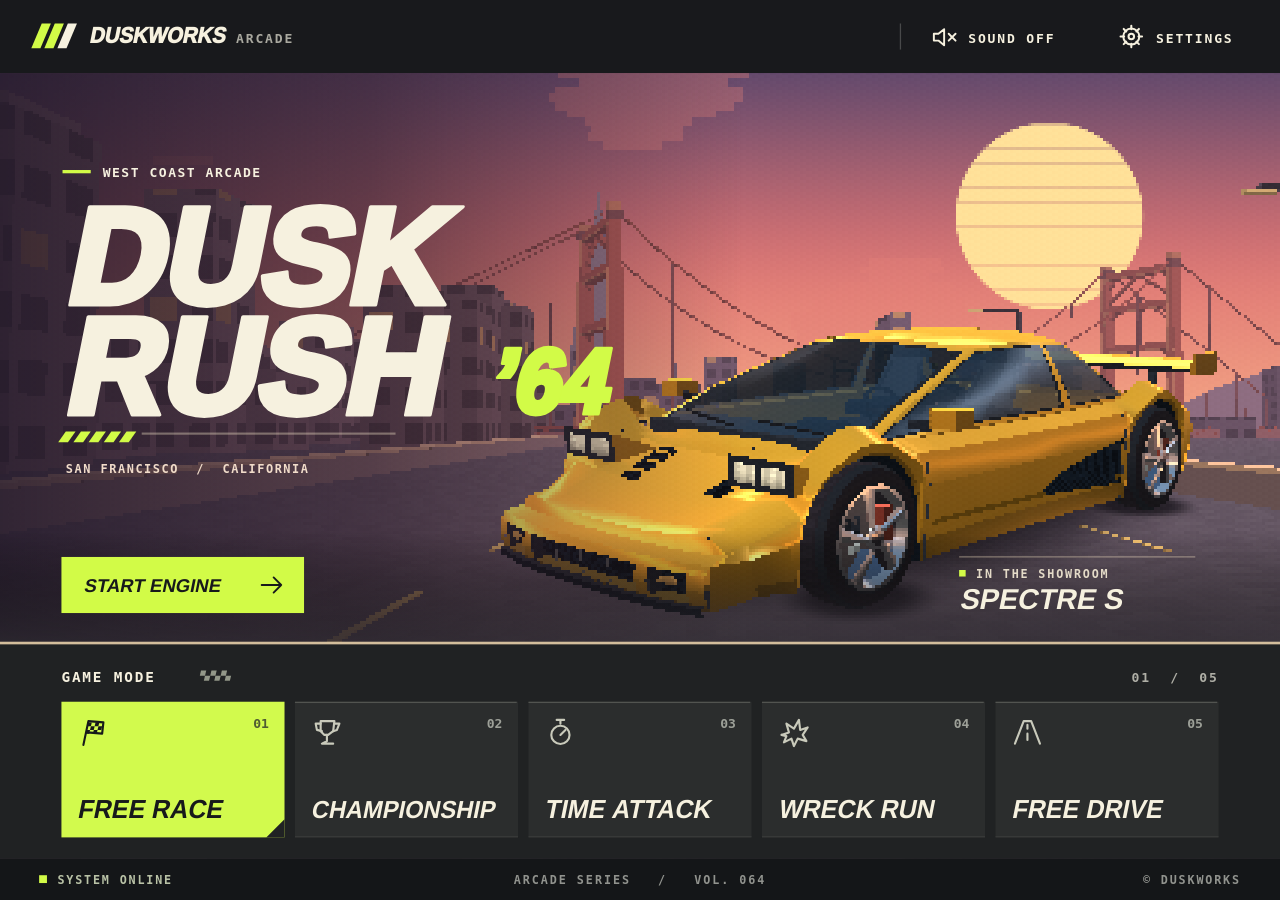
==== commit 4a76a065: "Refine the arcade racer, finish timing, destruction and recovery" ====
--- a/docs/play/index.html
+++ b/docs/play/index.html
@@ -4,7 +4,7 @@
     <meta charset="utf-8" />
     <meta
       name="viewport"
-      content="width=device-width,initial-scale=1,maximum-scale=1,user-scalable=no"
+      content="width=device-width,initial-scale=1,viewport-fit=cover"
     />
     <meta name="theme-color" content="#15171a" />
     <title>Dusk Rush ’64 — West Coast Arcade</title>
@@ -20,8 +20,18 @@
         width: 100%;
         height: 100%;
         overflow: hidden;
+        overscroll-behavior: none;
+        touch-action: none;
+        -webkit-tap-highlight-color: transparent;
+        -webkit-touch-callout: none;
+        -webkit-user-select: none;
+        user-select: none;
       }
       main {
+        --safe-top: env(safe-area-inset-top, 0px);
+        --safe-bottom: env(safe-area-inset-bottom, 0px);
+        --safe-left: env(safe-area-inset-left, 0px);
+        --safe-right: env(safe-area-inset-right, 0px);
         position: relative;
         width: 100%;
         height: 100%;
@@ -37,6 +47,7 @@
       }
       #world {
         image-rendering: pixelated;
+        margin: auto;
       }
       #ui {
         touch-action: none;
@@ -44,16 +55,26 @@
       button {
         font: inherit;
       }
-      #access {
+      .spoken {
         position: absolute;
-        left: -200vw;
+        width: 1px;
+        height: 1px;
+        padding: 0;
+        overflow: hidden;
+        clip-path: inset(50%);
+        white-space: nowrap;
       }
       #err {
         position: absolute;
-        top: 20%;
-        left: 8%;
-        font: 24px sans-serif;
-        color: white;
+        inset:0; z-index:2; display:grid; align-content:center; justify-items:start;
+        padding:clamp(20px,8vw,100px); background:#142029f5;
+        font:600 clamp(16px,2.5vw,24px) Arial,sans-serif; color:#f2ecda;
+      }
+      #err:empty {display:none}
+      #err strong {font-size:1.7em;font-style:italic}
+      #err p {max-width:32em;line-height:1.4}
+      #err button {padding:13px 22px;min-height:46px;background:#d2fb47;color:#152023;
+        border:0;border-radius:4px;cursor:pointer
       }
     </style>
   </head>
@@ -62,10 +83,11 @@
       <canvas id="world"></canvas
       ><canvas
         id="ui"
-        aria-label="Dusk Rush ’64 arcade racing game. Use arrow keys and Enter to navigate."
+        aria-label="Dusk Rush ’64 arcade racing game. Tap the screen or use arrow keys and Enter to navigate."
       ></canvas>
-      <div id="access"></div>
-      <div id="err"></div>
+      <nav id="access" class="spoken" aria-label="Arcade controls"></nav>
+      <div id="race-status" class="spoken" role="status" aria-live="polite"></div>
+      <div id="err" role="alert"></div>
     </main>
     <script>
       "use strict";
@@ -610,7 +632,103 @@
           samples,
         };
       }
+      // The two branches on every course have a named destination and a surface of their own.
+      const shortcutBook = [
+        [
+          ["Civic Plaza", "pavers"],
+          ["Exchange Alley", "asphalt"],
+        ],
+        [
+          ["Hyde Steps", "pavers"],
+          ["Car Barn", "timber"],
+        ],
+        [
+          ["Maintenance Deck", "steel"],
+          ["Service Road", "asphalt"],
+        ],
+        [
+          ["Ice Warehouse", "concrete"],
+          ["Ferry Pier", "timber"],
+        ],
+        [
+          ["Rooftop Bypass", "concrete"],
+          ["Garden Steps", "pavers"],
+        ],
+        [
+          ["Jade Garage", "concrete"],
+          ["Lantern Lane", "pavers"],
+        ],
+        [
+          ["Radio Access", "gravel"],
+          ["Summit Trail", "gravel"],
+        ],
+        [
+          ["West Embankment", "grass"],
+          ["Fort Road", "gravel"],
+        ],
+        [
+          ["Storm Drain", "concrete"],
+          ["Promenade", "timber"],
+        ],
+        [
+          ["Quarry Tunnel", "gravel"],
+          ["Keeper’s Path", "grass"],
+        ],
+        [
+          ["Loading Apron", "steel"],
+          ["Stack Lane", "concrete"],
+        ],
+        [
+          ["Flyover", "asphalt"],
+          ["Lower Deck", "steel"],
+        ],
+        [
+          ["Shopping Arcade", "pavers"],
+          ["Civic Terrace", "concrete"],
+        ],
+        [
+          ["Pump Gallery", "steel"],
+          ["Vent Passage", "concrete"],
+        ],
+        [
+          ["Rail Siding", "gravel"],
+          ["Foundry Yard", "steel"],
+        ],
+        [
+          ["Logging Road", "gravel"],
+          ["Timber Yard", "timber"],
+        ],
+        [
+          ["Haul Road", "gravel"],
+          ["Bench Cut", "gravel"],
+        ],
+        [
+          ["Freight Apron", "steel"],
+          ["Hangar Lane", "concrete"],
+        ],
+        [
+          ["Service Tunnel", "concrete"],
+          ["Sea Steps", "pavers"],
+        ],
+        [
+          ["Roof Transfer", "concrete"],
+          ["Freight Cut", "steel"],
+        ],
+      ];
+      const cutSurfaces = {
+        asphalt: { colour: "#55515a", mat: 17, grip: 0.98, drag: 0.65, launch: 0.1 },
+        concrete: { colour: "#858087", mat: 17, grip: 0.95, drag: 0.85, launch: 0.12 },
+        steel: { colour: "#757a7e", mat: 13, grip: 0.89, drag: 0.82, launch: 0.15 },
+        timber: { colour: "#967852", mat: 31, grip: 0.9, drag: 1.45, launch: 0.14 },
+        pavers: { colour: "#a08c7d", mat: 30, grip: 0.93, drag: 1.3, launch: 0.12 },
+        gravel: { colour: "#a18b74", mat: 2, grip: 0.86, drag: 1.85, launch: 0.13 },
+        grass: { colour: "#7e825a", mat: 2, grip: 0.82, drag: 2.05, launch: 0.105 },
+      };
       const routes = tracks.map(makeRoute);
+      for (let track = 0; track < routes.length; track++)
+        routes[track].cuts.forEach((cut, i) => {
+          [cut.name, cut.surface] = shortcutBook[track][i];
+        });
       function path(r, s, cut = -1) {
         let c = r.cuts[cut],
           u = c && (s - c.a) / (c.b - c.a);
@@ -618,6 +736,50 @@
           return roadSample(c.nodes, u * c.length);
         }
         return r.at(s);
+      }
+      // Advice is compiled from the finished road geometry, after junction smoothing.
+      function courseNotes(r) {
+        const notes = r.jumps.map((s) => ({ s, type: "jump", name: "JUMP" }));
+        r.cuts.forEach((c) => notes.push({ s: c.a, type: "cut", side: c.side, name: "SHORTCUT" }));
+        const turns = [];
+        for (let s = 16; s < r.len - 12; s += 5) {
+          const before = r.at(s - 12),
+            after = r.at(s + 12);
+          const angle = Math.atan2(
+            Math.sin(after.ang - before.ang),
+            Math.cos(after.ang - before.ang),
+          );
+          if (Math.abs(angle) > 0.52) turns.push({ s, angle });
+        }
+        const corners = [];
+        for (const t of turns.sort((a, b) => Math.abs(b.angle) - Math.abs(a.angle))) {
+          if (corners.some((c) => Math.abs(c.s - t.s) < 32)) continue;
+          corners.push(t);
+          notes.push({
+            s: t.s,
+            type: "turn",
+            side: Math.sign(t.angle),
+            name: Math.abs(t.angle) > 1.48 ? "HAIRPIN" : "BEND",
+          });
+        }
+        return notes.sort((a, b) => a.s - b.s);
+      }
+      const paceNotes = routes.map(courseNotes);
+      function upcomingNote() {
+        if (countdown > 0 || pl.recovery || pl.speed < 4) return null;
+        const range = clamp(pl.speed * 2.3, 34, 125);
+        if (pl.cut >= 0) {
+          const metres = (rte.cuts[pl.cut].b - pl.s) * rte.cuts[pl.cut].ratio;
+          return metres < range ? { type: "merge", name: "REJOIN", metres } : null;
+        }
+        let next = null;
+        for (const note of paceNotes[routeId]) {
+          let metres = note.s - pl.s;
+          if (metres < 0 && !rte.open && (pl.lap < 2 || runMode === 4)) metres += rte.len;
+          if (metres < 0 || metres > range) continue;
+          if (!next || metres < next.metres) next = { ...note, metres };
+        }
+        return next;
       }
       // WebGL2 renderer. Static scenery is batched in distance-culled road sectors.
       const gl = world.getContext("webgl2", {
@@ -652,8 +814,8 @@
       const sceneP = program(
         `layout(location=0)in vec3 pos; layout(location=1)in vec3 color;
         layout(location=2)in vec2 tex; layout(location=3)in float mat;layout(location=4)in vec3 instanceOffset;
-        uniform mat4 model;uniform vec3 eye,R,U,F;uniform vec4 lens,axles;uniform vec2 wheelMotion;
-        out vec3 col,viewRay,normal;out vec2 uv;flat out int material;out float depth;
+        uniform mat4 model;uniform vec3 eye,R,U,F,liveryOrigin;uniform vec4 lens,axles;uniform vec2 wheelMotion;
+        out vec3 col,viewRay,normal,bodyPos;out vec2 uv;flat out int material;out float depth;
         vec3 decodeNormal(vec2 v){vec3 n=vec3(v,1.-abs(v.x)-abs(v.y));if(n.z<0.)n.xy=(1.-abs(n.yx))*sign(n.xy+vec2(.0000001));return normalize(n);}
         void main(){vec3 p=pos;int group=int(mat)/32;material=int(mat)-group*32;
           vec3 n=(material>=6&&material<=9)?decodeNormal(tex):vec3(0.,1.,0.);
@@ -662,9 +824,10 @@
             p-=hub;p.yz=spin*p.yz;p.xz=yaw*p.xz;p+=hub;n.yz=spin*n.yz;n.xz=yaw*n.xz;}
           vec3 q=(model*vec4(p,1.)).xyz+instanceOffset-eye;normal=mat3(model)*n;viewRay=-q;
           depth=dot(q,F);gl_Position=vec4(dot(q,R)*lens.x+depth*lens.z,dot(q,U)*lens.y+depth*lens.w,depth*1.0006-.24,depth);
-          col=color;uv=tex;}`,
-        `precision highp float;in vec3 col,viewRay,normal;in vec2 uv;flat in int material;in float depth;
-        uniform vec3 fog,tint;uniform float mist,time,opacity;out vec4 outC;
+          col=color;uv=tex;bodyPos=pos+liveryOrigin;}`,
+        `precision highp float;in vec3 col,viewRay,normal,bodyPos;in vec2 uv;flat in int material;in float depth;
+        uniform vec3 fog,tint,eye,streetLamps[4];uniform vec4 headlamp;
+        uniform vec4 livery; uniform sampler2D signs; uniform vec2 lampLevel; uniform float mist,time,opacity,brakeLamp,raceTime;out vec4 outC;
         vec3 reflection(vec3 r){
           vec3 ground=vec3(.105,.087,.095),horizon=mix(fog,vec3(.94,.66,.44),.47),sky=vec3(.27,.42,.61);
           vec3 env=mix(ground,horizon,smoothstep(-.36,.06,r.y));env=mix(env,sky,smoothstep(.08,.75,r.y));
@@ -674,13 +837,30 @@
         }
         void main(){vec3 c=col;vec2 g=fract(uv);
           if(material==1){float win=step(.18,g.x)*step(g.x,.79)*step(.18,g.y)*step(g.y,.71);float lit=fract(sin(dot(floor(uv),vec2(17.13,32.41)))*4611.3);c=mix(c,lit>.72?vec3(.95,.65,.35):c*.48,win*.84);}
-          if(material==2){float n=fract(sin(dot(floor(uv*9.),vec2(12.13,54.21)))*5133.);c+=.045*(n-.5);}
+          if(material==2){float n=fract(sin(dot(floor(uv*9.),vec2(12.13,54.21)))*5133.);c+=.030*(n-.5);}
           if(material==3)c*=.7+.3*step(.48,fract(uv.y));if(material==4)c*=.84+.16*sin(time*4.);
           if(material>=6&&material<=9){
             vec3 v=normalize(viewRay),n=normalize(normal);if(dot(n,v)<0.)n=-n;vec3 r=reflect(-v,n);
             float fres=pow(1.-max(.0,dot(n,v)),3.0),light=max(0.,dot(n,normalize(vec3(-.42,.82,-.38))));
             vec3 env=reflection(r);float glint=pow(max(0.,dot(r,normalize(vec3(.65,.51,-.55)))),75.);
-            if(material==6)c=col*(.46+.37*light+.20*(n.y*.5+.5))*(.74+env*.34)+env*(.10+.29*fres)+glint*vec3(.85,.70,.49);
+            if(material==6){
+              vec3 paint=col;
+              if(livery.w>.5){
+                vec3 vpos=bodyPos/livery.xyz;
+                float x=vpos.x,y=vpos.y,z=vpos.z,ax=abs(x);
+                float stripe=0., accent=0.;
+                if(livery.w<1.5){stripe=1.-smoothstep(.065,.08,abs(ax-.18));}
+                else if(livery.w<2.5){stripe=step(.26,x)*step(x,.48);accent=step(.51,x)*step(x,.56);}
+                else if(livery.w<3.5){stripe=step(y,.54+.2*z)*step(.57,ax);accent=step(abs(y-.57-.2*z),.023)*step(.57,ax);}
+                else if(livery.w<4.5){stripe=step(.36,abs(x+.39*z))*step(abs(x+.39*z),.53);accent=step(abs(abs(x+.39*z)-.59),.025);}
+                else if(livery.w<5.5){stripe=step(.7,ax)*step(abs(y-.56),.13)*mod(floor(z*13.)+floor(y*14.),2.);accent=step(.68,ax)*step(abs(y-.72),.025);}
+                else{stripe=step(.34,z)*step(z,.61)*step(.12,ax);accent=step(abs(z-.66),.022);}
+                vec3 secondary=dot(col,vec3(.21,.72,.07))>.58 ? vec3(.047,.073,.095) : vec3(.92,.88,.73);
+                paint=mix(paint,secondary,stripe*.96);
+                paint=mix(paint,vec3(.94,.34,.13),accent);
+              }
+              c=paint*(.46+.37*light+.20*(n.y*.5+.5))*(.74+env*.34)+env*(.10+.29*fres)+glint*vec3(.85,.70,.49);
+            }
             if(material==7){
               float skyline=.075+.065*sin(r.x*17.+r.z*8.)+.028*floor(sin(r.z*43.+r.x*23.)*3.);
               env*=mix(.68,1.,smoothstep(skyline-.012,skyline+.012,r.y));
@@ -691,12 +871,139 @@
           }
           if(material==10)c*=.48+.38*step(.45,fract(uv.x*12.))+.14*step(.78,fract(uv.y*7.));
           if(material==11){c*=.57+.24*smoothstep(.0,.65,uv.y)+.12*step(.53,fract(uv.x*6.))+.10*step(.84,fract(uv.y*3.));}
-          c*=tint;if(material==5)c+=vec3(.08,.09,.15)*smoothstep(.88,1.,sin(uv.x*11.+uv.y*.2));
-          float d=mod(gl_FragCoord.x+2.*gl_FragCoord.y,4.)/280.;float alpha=material==14?(1.-smoothstep(.42,1.,length(uv*2.-1.)))*.71:material==7?.72:1.;outC=vec4(mix(c,fog,1.-exp(-max(0.,depth-25.)*mist))+d,opacity*alpha);}`,
+          if(material>=20&&material<=27){
+            float row=float(material-20);
+            c=texture(signs,vec2(clamp(uv.x,.002,.998),(row+clamp(1.-uv.y,.018,.982))*.125)).rgb;
+          }
+          vec3 worldPos=eye-viewRay;
+          if(material==12){
+            float band=floor(worldPos.z*.63),t=time*.21;
+            float wave=sin(worldPos.x*.38+band*1.97+t)+sin(worldPos.x*.13-band*.52-t);
+            c=mix(c,vec3(.62,.73,.71),smoothstep(1.70,1.95,wave)*.36);
+          }
+          if(material==28)c*=.84+.16*smoothstep(.02,.25,fract(worldPos.y*2.7));
+          if(material==31){
+            float board=floor(uv.y*3.1);
+            c*=.85+.11*smoothstep(.02,.16,fract(uv.y*3.1))+.05*sin(board*7.8);
+          }
+          if(material==30){
+            vec2 tile=vec2(uv.x*2.+mod(floor(uv.y*2.),2.)*.5,uv.y*2.);
+            float seam=min(fract(tile.x),fract(tile.y));
+            c*=.80+.19*smoothstep(.015,.085,seam);
+          }
+          if(material==13) {
+            vec2 t=fract(uv*vec2(4.4,4.4));
+            float tread=step(abs(t.x-t.y),.09)*step(.25,t.x)*step(t.x,.78);
+            c*=.87+.21*tread;
+          }
+          if(material==17||material==5||material==19){
+            float grain=fract(sin(dot(floor(worldPos.xz*3.2),vec2(15.73,71.27)))*3261.);
+            c+=(grain-.5)*.016;
+          }
+          if(material==18)c=mix(vec3(.12,.13,.14),vec3(.88,.84,.71),mod(floor(uv.x)+floor(uv.y),2.));
+          if(material==19){
+            float x=abs(uv.x-.5)*2.;
+            vec2 seam=fract(uv*vec2(8.,6.));
+            c*=.88+.12*smoothstep(.0,.037,min(seam.x,seam.y));
+            float arrow=fract(uv.y*3.+x*.65);
+            float paint=step(.71,arrow)*step(.04,x)*step(x,.66)*step(uv.y,.91);
+            float hazard=step(.91,x)*step(.48,fract(uv.y*15.+uv.x*6.));
+            c=mix(c,vec3(.92,.59,.22),max(paint,hazard)*.79);
+            if(uv.y>.977)c=vec3(.87,.71,.43);
+          }
+          if(material==16)c=mix(col*.71,vec3(1.,.21,.09),brakeLamp);
+          c*=material==29 ? mix(tint,vec3(1.),.86) : tint;
+          if(material==5)c=mix(c*.82,fog*.76,.16);
+          if((material==17||material==5||material==19)&&lampLevel.x>0.){
+            vec2 offset=worldPos.xz-headlamp.xy;
+            float along=dot(offset,headlamp.zw),across=dot(offset,vec2(headlamp.w,-headlamp.z));
+            float spread=1.+max(along,0.)*.18;
+            float axis=(abs(across)-1.)/spread;float beams=exp(-axis*axis);
+            float beam=beams*smoothstep(.7,3.5,along)*(1.-smoothstep(7.,38.,along))*
+              (1.-smoothstep(3.,11.,abs(worldPos.y-lampLevel.y)));
+            c+=vec3(.32,.285,.198)*beam*lampLevel.x;
+            if(material==5 || lampLevel.x>.8) {
+              vec3 N=normalize(cross(dFdx(worldPos),dFdy(worldPos)));
+              if(N.y<0.)N=-N;
+              vec3 V=normalize(viewRay);
+              for(int i=0;i<4;i++) {
+                vec3 delta=streetLamps[i]-worldPos;
+                float d2=dot(delta,delta);vec3 L=delta*inversesqrt(max(1.,d2));
+                float pool=max(.0,dot(N,L))/(1.+d2*.022);
+                c+=vec3(.21,.14,.073)*pool;
+                if(material==5) {
+                  float gloss=pow(max(0.,dot(reflect(-L,N),V)),22.);
+                  c+=vec3(.52,.36,.21)*gloss/(1.+d2*.001);
+                }
+              }
+            }
+          }
+          float d=mod(gl_FragCoord.x+2.*gl_FragCoord.y,4.)/280.;
+          if(material==14)c=vec3(.060,.050,.073);
+          float alpha=material==14?(1.-smoothstep(.42,1.,length(uv*2.-1.)))*col.r:material==7?.72:1.;
+          if(material==15)alpha=.60*(1.-smoothstep(5.,10.,raceTime-uv.x));
+          outC=vec4(mix(c,fog,1.-exp(-max(0.,depth-25.)*mist))+d,opacity*alpha);}`,
       );
+      // These passes use only gl_VertexID. They must never inherit pointers to a released car or course buffer.
+      const fullscreenVao = gl.createVertexArray();
+      function drawFullscreen() {
+        gl.bindVertexArray(fullscreenVao);
+        gl.drawArrays(gl.TRIANGLES, 0, 3);
+        gl.bindVertexArray(null);
+      }
       const skyP = program(
         `out vec2 p;void main(){p=vec2((gl_VertexID<<1)&2,gl_VertexID&2);gl_Position=vec4(p*2.-1.,0,1);}`,
-        `precision highp float;in vec2 p;uniform vec3 top,mid,low,sun;uniform vec4 sky;out vec4 o;float noise(float x){return fract(sin(x*69.3)*7451.32);}void main(){float y=p.y;vec3 c=mix(low,mid,smoothstep(sky.y,.77,y));c=mix(c,top,smoothstep(.67,1.06,y));float x=(p.x-sky.x)*sky.z;float dy=y-sky.w;float disc=length(vec2(x,dy));c=mix(c,sun,(1.-smoothstep(.105,.107,disc))*(.64+.36*step(.13,fract(y*115.))));float k=floor(y*115.);float layer=sin(p.x*12.+k*.08)+sin(p.x*21.-k*.09)+sin(p.x*3.-k*.18)+noise(k)*.64;if(y>.49&&layer>2.08)c=mix(c,mid*.86+low*.14,.34);c+=mod(gl_FragCoord.x+gl_FragCoord.y*2.,4.)/350.;o=vec4(c,1);}`,
+        `precision highp float;
+        in vec2 p; uniform vec3 top,mid,low,sun; uniform vec4 sky, panorama;
+        uniform float weather, city; out vec4 o;
+        float hash(float i){return fract(sin(i*69.3)*7451.32);}
+        void main(){
+          float aspect=sky.z, y=p.y, x=(p.x-sky.x)*aspect;
+          float bearing=atan((p.x-.5)*2.*aspect*panorama.z)+panorama.x;
+          float elevation=atan((p.y-.48)*2.*panorama.z*cos(bearing-panorama.x))+panorama.y;
+          float angle=mod(bearing+3.14159265,6.2831853);
+          float horiz=panorama.w>.5 ? elevation*.9+.47 : y;
+          vec3 c=mix(low,mid,smoothstep(.35,.78,horiz));
+          c=mix(c,top,smoothstep(.65,1.03,horiz));
+          float disc=length(vec2(x,y-sky.w));
+          if(panorama.w>.5) {
+            float az=atan(sin(bearing-.55),cos(bearing-.55));
+            disc=length(vec2(az*cos(elevation),elevation-.20));
+            float glow=exp(-disc*8.)*(weather>1.5?.033:.17);
+            c=mix(c,sun,glow);
+          }
+          float radius=weather>1.5?.036:.105;
+          c=mix(c,sun,(1.-smoothstep(radius-.002,radius,disc))*(weather>2.5?.0:weather>1.5?1.:.72+.28*step(.13,fract(horiz*115.))));
+          float band=floor(horiz*115.);
+          float cloudX=panorama.w>.5 ? bearing : p.x;
+          float cloud=sin(cloudX*12.+band*.08)+sin(cloudX*21.-band*.09)+sin(cloudX*3.-band*.18)+hash(band)*.64;
+          if(horiz>.49 && cloud>2.08)c=mix(c,mid*.86+low*.14,.34);
+          if(weather>2.5)c=mix(c,mix(mid,top,.65),.34+.26*smoothstep(-.6,1.6,cloud));
+          if(panorama.w>.5) {
+            float hill=.043+.037*sin(bearing*4.+.5)+.014*sin(bearing*13.)+.009*sin(bearing*26.);
+            vec3 mist=mix(low,mid,.46);
+            if(weather==2. && elevation>.16){
+              vec2 tile=floor(vec2(angle,elevation)*175.);
+              if(hash(dot(tile,vec2(.731,23.23)))>.996)c=mix(c,sun,.5);
+            }
+            if(elevation<hill+.047)c=mix(c,mist,.68);
+            if(elevation<hill)c=mix(mid,top,.28);
+            float block=floor(angle*28.);
+            float district=pow(max(0.,cos(bearing-1.1)),6.)+.55*pow(max(0.,cos(bearing+2.3)),8.);
+            float tower=.006+district*(.036+.11*hash(block))*city;
+            float facade=fract(angle*28.);
+            tower-=step(.65,hash(block+83.))*.016*step(.31,abs(facade-.52));
+            if(elevation<tower && facade>.09 && city>.1){
+              c=mix(mid,top,.42+.17*step(.7,facade));
+              if(weather>1.5 && fract(elevation*295.)>.66 && fract(facade*9.)>.47 &&
+                hash(block+floor(elevation*295.)+floor(facade*9.)*2.6)>.52)c=mix(c,sun,.32);
+            }
+            float nearHill=-.005+.021*sin(bearing*7.)+.009*sin(bearing*21.);
+            if(elevation<nearHill)c=mix(mid,top,.56);
+            if(weather==1.)c=mix(c,low,.33*exp(-abs(elevation)*8.));
+          }
+          c+=mod(gl_FragCoord.x+gl_FragCoord.y*2.,4.)/350.;o=vec4(c,1);
+        }`,
       );
       const geom = () => [],
         identity = { x: 0, y: 0, z: 0, a: 0, k: 1 },
@@ -727,12 +1034,12 @@
           m + wheelGroup * 32,
         );
       }
-      function face(b, p, q, r, s, c, m = 0, uw = 1, vh = 1) {
+      function face(b, p, q, r, s, c, m = 0, uw = 1, vh = 1, v0 = 0) {
         for (let [pt, u, v] of [
-          [p, 0, 0],
-          [q, uw, 0],
+          [p, 0, v0],
+          [q, uw, v0],
           [r, uw, vh],
-          [p, 0, 0],
+          [p, 0, v0],
           [r, uw, vh],
           [s, 0, vh],
         ])
@@ -1502,6 +1809,7 @@
         face(b, B, C, G, F, c, m, l / 3, h / 3);
         face(b, E, F, G, H, shade(c, 1.16), m, w / 3, l / 3);
         face(b, D, C, B, A, shade(c, 0.5));
+        return true;
       }
       function puff(b, x, y, z, r, c) {
         let pt = (a, e) => [
@@ -1809,9 +2117,9 @@
             );
           }
       }
-      function runningGear(id) {
+      const wheelRigs=coachwork.map((drawing,id)=>{
         const [L, W] = cars[id],
-          [body, wheelbase, radius] = coachwork[id];
+          [body, wheelbase, radius] = drawing;
         const rough = [
           "raised",
           "trophy",
@@ -1828,6 +2136,9 @@
           x: W * 0.5 - radius * (rough ? 0.3 : 0.36),
           rough,
         };
+      });
+      function runningGear(id) {
+        return wheelRigs[id];
       }
       // Encode angle-limited corner normals into the two texture channels used
       // by automotive materials. Hard press lines stay sharp at the sill and roof.
@@ -2520,7 +2831,7 @@
                 rh * 0.64,
                 rh * 0.85,
                 dam[1] > 0.59 ? charcoal : rgb("#d72d2d"),
-                optic,
+                dam[1] > 0.59 ? rubber : 16,
                 0.045,
               );
             }
@@ -2560,7 +2871,7 @@
                 0.09,
                 0.032,
                 dam[1] > 0.65 ? charcoal : rgb("#d82f35"),
-                optic,
+                dam[1] > 0.65 ? rubber : 16,
               );
           });
         const disk = (x, y, z, rx, ry, col, material, steps = 14) => {
@@ -2692,18 +3003,14 @@
             mix(mix(rear, rearTop, t), mix(front, frontTop, t), u),
             t,
           );
-        function glazed(surface) {
+        function glazed(surface, wear = 0) {
           const us = [0, 0.033, 0.052, 0.25, 0.5, 0.75, 0.948, 0.967, 1],
             vs = [0, 0.046, 0.072, 0.36, 0.67, 0.928, 0.954, 1];
           const rows = vs.map((v) => us.map((u) => surface(u, v)));
           for (let j = 1; j < vs.length; j++)
             for (let i = 1; i < us.length; i++) {
-              const edge = Math.min(
-                i - 1,
-                j - 1,
-                us.length - 1 - i,
-                vs.length - 1 - j,
-              );
+              const edge = Math.min(i - 1, j - 1, us.length - 1 - i, vs.length - 1 - j);
+              if (wear > 0.74 && edge > 1 && (wear > 0.9 || rand(i * 7 + j * 13 + id) > 0.26)) continue;
               face(
                 b,
                 rows[j - 1][i - 1],
@@ -2714,6 +3021,35 @@
                 edge === 0 ? lacquer : edge === 1 ? rubber : glazing,
               );
             }
+          if (wear > 0.24 && wear < 0.75) {
+            const centre = [0.31 + rand(id + 23) * 0.28, 0.52 + rand(id + 11) * 0.17];
+            const scratch = (u, t) => {
+              const q = surface(clamp(u, 0.055, 0.945), clamp(t, 0.075, 0.925));
+              return [q[0] * 1.006, q[1] + 0.006, q[2] * 1.008];
+            };
+            for (let k = 0; k < 7; k++) {
+              const theta = (k * TAU) / 7 + rand(id + k) * 0.39;
+              const reach = (0.23 + wear * 0.69) * (0.68 + 0.32 * rand(32 + k));
+              const x = centre[0] + Math.cos(theta) * reach * 0.67,
+                y = centre[1] + Math.sin(theta) * reach;
+              const mid = [mix(centre[0], x, 0.49) + 0.032 * Math.sin(k * 3), mix(centre[1], y, 0.52)];
+              for (const [a, d] of [
+                [centre, mid],
+                [mid, [x, y]],
+              ]) {
+                const u = (d[1] - a[1]) * 0.019,
+                  v = (a[0] - d[0]) * 0.024;
+                face(
+                  b,
+                  scratch(a[0] - u, a[1] - v),
+                  scratch(a[0] + u, a[1] + v),
+                  scratch(d[0] + u, d[1] + v),
+                  scratch(d[0] - u, d[1] - v),
+                  rgb("#b6c5c6"),
+                );
+              }
+            }
+          }
         }
         if (!open) {
           // The scuttle and parcel shelf follow both the curved glass and
@@ -2748,12 +3084,9 @@
           }
         }
         if (!open) {
-          if (dam[0] > 0.7) {
-            for (let u of [0, 1])
-              beam(b, frontGlass(u, 0), frontGlass(u, 1), 0.055, c);
-          } else glazed(frontGlass, false);
+          glazed(frontGlass, Math.max(dam[0], dam[4] * 0.77));
           if (closure !== "frame" && closure !== "engine")
-            glazed(backGlass, false);
+            glazed(backGlass, Math.max(dam[1], dam[4] * 0.68));
           else panelGrid(b, backGlass, 4, 2, c, lacquer);
           const roofPanel = () =>
             panelGrid(
@@ -2767,15 +3100,14 @@
           if (["wing", "duck", "tunnel"].includes(closure)) roofPanel();
           else finish(16, roofPanel);
           for (let s of [-1, 1]) {
-            const pillar =
-              id === 26 ? 0.68 : utility ? 0.35 : exotic ? 0.29 : 0.43;
+            const pillar = id === 26 ? 0.68 : utility ? 0.35 : exotic ? 0.29 : 0.43;
             for (let [u0, u1] of [
               [0, pillar],
               [pillar, 1],
             ]) {
               let surf = (u, t) => sideGlass(s, mix(u0, u1, u), t);
               if (id === 26 && u0 === 0) panelGrid(b, surf, 3, 2, c, lacquer);
-              else finish(s < 0 ? 1 : 2, () => glazed(surf));
+              else finish(s < 0 ? 1 : 2, () => glazed(surf, dam[s < 0 ? 2 : 3]));
             }
           }
           if (dam[0] < 0.7)
@@ -3954,9 +4286,8 @@
         result.solid = solid.length / 9;
         return result;
       }
-      const scratch = mesh([]),
-        inst = gl.createBuffer();
-      function draw(g, offsets) {
+      const scratch = mesh([]);
+      function draw(g) {
         gl.bindBuffer(gl.ARRAY_BUFFER, g.buf);
         for (let [i, size, off] of [
           [0, 3, 0],
@@ -3967,20 +4298,7 @@
           gl.enableVertexAttribArray(i);
           gl.vertexAttribPointer(i, size, gl.FLOAT, false, 36, off);
         }
-        if (offsets) {
-          gl.bindBuffer(gl.ARRAY_BUFFER, inst);
-          gl.bufferData(
-            gl.ARRAY_BUFFER,
-            new Float32Array(offsets),
-            gl.STREAM_DRAW,
-          );
-          gl.enableVertexAttribArray(4);
-          gl.vertexAttribPointer(4, 3, gl.FLOAT, false, 12, 0);
-          gl.vertexAttribDivisor(4, 1);
-          gl.drawArraysInstanced(gl.TRIANGLES, 0, g.n, offsets.length / 3);
-          gl.disableVertexAttribArray(4);
-          gl.vertexAttribDivisor(4, 0);
-        } else if (g.solid !== undefined) {
+        if (g.solid !== undefined) {
           gl.drawArrays(gl.TRIANGLES, 0, g.solid);
           if (g.n > g.solid) {
             gl.enable(gl.BLEND);
@@ -3992,7 +4310,266 @@
           }
         } else gl.drawArrays(gl.TRIANGLES, 0, g.n);
       }
+      // Instanced, pixel-painted billboards. One upload and draw for the entire effects pool.
+      const effectsProgram = program(
+        `layout(location=0)in vec4 centre; layout(location=1)in vec4 style;layout(location=2)in vec4 motion;
+          uniform vec3 eye,R,U,F;uniform vec4 lens;uniform float pixels;
+          out vec2 tex;flat out vec4 look;out float depth;
+          const vec2 quad[6]=vec2[6](vec2(-1,-1),vec2(1,-1),vec2(1,1),vec2(-1,-1),vec2(1,1),vec2(-1,1));
+          void main(){
+            tex=quad[gl_VertexID];look=style;vec3 q=centre.xyz-eye;depth=dot(q,F);
+            float sn=sin(style.z),cs=cos(style.z);
+            vec2 offsets=mat2(cs,sn,-sn,cs)*tex*centre.w;
+            if(style.x>1.5 && style.x<2.5) {
+              vec2 v=vec2(dot(motion.xyz,R),dot(motion.xyz,U));
+              vec2 dir=normalize(v+vec2(.0001));
+              offsets=dir*(tex.y-1.)*min(.64,.07+.023*length(v))+
+                vec2(dir.y,-dir.x)*tex.x*max(.026,depth/pixels*.74);
+            }
+            q+=R*offsets.x+U*offsets.y;
+            gl_Position=vec4(dot(q,R)*lens.x+depth*lens.z,dot(q,U)*lens.y+depth*lens.w,depth*1.0006-.24,depth);
+          }`,
+        `precision highp float;in vec2 tex;flat in vec4 look;in float depth;
+          uniform vec3 fog;uniform float mist;out vec4 colour;
+          float hash(vec2 v){return fract(sin(dot(v,vec2(127.1,311.7)))*4375.53);}
+          float noise(vec2 q){vec2 i=floor(q),f=fract(q);f=f*f*(3.-2.*f);
+            return mix(mix(hash(i),hash(i+vec2(1,0)),f.x),mix(hash(i+vec2(0,1)),hash(i+1.),f.x),f.y);}
+          void main(){
+            float kind=look.x,age=clamp(look.y,0.,1.),opacity=1.;
+            vec2 uv=floor(tex*24.)/24.;vec3 c;
+            if(kind<1.5){
+              vec2 offset=vec2(look.w,age*.80);
+              float curls=noise(uv*3.6+offset)*.68+noise(uv*7.3-offset)*.32;
+              float r=length(uv)*(1.+.08*uv.y);
+              float density=.82+.39*(curls-.5)-r;
+              if(density<0.)discard;
+              if(kind<.5){
+                float light=clamp(.51+.36*uv.y-.17*uv.x+.43*(curls-.5),0.,1.);
+                light=floor(light*7.)/7.;
+                c=mix(vec3(.125,.117,.155),vec3(.50,.45,.44),light);
+                opacity=smoothstep(0.,.13,density)*(.71-.49*age)*(1.-smoothstep(.76,1.,age));
+              }else{
+                float heat=clamp(density*.91+curls*.68-age*.36,0.,1.);
+                c=mix(vec3(.61,.16,.095),vec3(1.,.47,.095),smoothstep(.10,.43,heat));
+                c=mix(c,vec3(1.,.82,.31),smoothstep(.37,.63,heat));
+                c=mix(c,vec3(1.,.96,.73),smoothstep(.66,.86,heat));
+                opacity=smoothstep(0.,.089,density)*(1.-smoothstep(.63,1.,age));
+              }
+            }else if(kind<2.5){
+              c=mix(vec3(1.,.37,.055),vec3(1.,.94,.64),smoothstep(-1.,.6,tex.y));
+              opacity=(.36+.64*(tex.y*.5+.5))*(1.-age*age);
+            }else{
+              if(uv.x<-.75 || uv.y<uv.x*.48-.32 || uv.y>.77-uv.x*.64)discard;
+              c=uv.x-uv.y>.04 ? vec3(.85,.92,.87) : vec3(.31,.54,.62);
+              opacity=.9-age*.54;
+            }
+            colour=vec4(mix(c,fog,1.-exp(-max(0.,depth-20.)*mist)),opacity);
+          }`,
+      );
+      const effectsCapacity = 160,
+        effectStride = 12;
+      const fxBuffer = gl.createBuffer(),
+        fxVao = gl.createVertexArray();
+      const fxUpload = new Float32Array(effectsCapacity * effectStride);
+      const fxOrder = [],
+        fxCards = Array.from({ length: effectsCapacity }, () => ({}));
+      gl.bindVertexArray(fxVao);
+      gl.bindBuffer(gl.ARRAY_BUFFER, fxBuffer);
+      gl.bufferData(gl.ARRAY_BUFFER, fxUpload.byteLength, gl.DYNAMIC_DRAW);
+      for (let i = 0; i < 3; i++) {
+        gl.enableVertexAttribArray(i);
+        gl.vertexAttribPointer(i, 4, gl.FLOAT, false, effectStride * 4, i * 16);
+        gl.vertexAttribDivisor(i, 1);
+      }
+      gl.bindVertexArray(null);
+      function drawEffects() {
+        const view = effectView;
+        fxOrder.length = 0;
+        const add = (x, y, z, radius, kind, age, angle, seed, vx = 0, vy = 0, vz = 0) => {
+          const depth =
+            (x - view.eye[0]) * view.F[0] +
+            (y - view.eye[1]) * view.F[1] +
+            (z - view.eye[2]) * view.F[2];
+          if (depth + radius < 0.15 || depth > 185 || fxOrder.length >= effectsCapacity) return;
+          const card = fxCards[fxOrder.length];
+          Object.assign(card, { x, y, z, radius, kind, age, angle, seed, vx, vy, vz, depth });
+          fxOrder.push(card);
+        };
+        for (const v of vehicles)
+          if (v.blast && v.recovery > 1.73) {
+            const p = point(v),
+              age = (2.6 - v.recovery) / 0.87;
+            for (let k = 0; k < 5; k++) {
+              const a = k * 2.39,
+                spread = 0.24 + age * 1.68;
+              add(
+                p.x + Math.sin(a) * spread,
+                p.y + 0.52 + age * 1.96 + k * 0.105,
+                p.z + Math.cos(a) * spread,
+                0.85 + Math.sin(age * Math.PI) * 0.85,
+                1,
+                age,
+                k * 0.76 + age * 0.31,
+                k + 3.5,
+              );
+            }
+          }
+        for (const p of fx) {
+          const age = 1 - p.life / p.duration;
+          const kind = p.kind === "smoke" ? 0 : p.kind === "fire" ? 1 : p.kind === "spark" ? 2 : 3;
+          const radius =
+            kind === 0 ? 0.3 + age * 1.08 : kind === 1 ? 0.37 + age * 0.49 : kind === 2 ? 0.08 : 0.11;
+          add(
+            p.x,
+            p.y,
+            p.z,
+            radius,
+            kind,
+            age,
+            p.spin + age * (kind === 3 ? 3 : 0.35),
+            p.seed,
+            p.vx,
+            p.vy,
+            p.vz,
+          );
+        }
+        if (!fxOrder.length) return;
+        fxOrder.sort((a, b) => b.depth - a.depth);
+        let i = 0;
+        for (const p of fxOrder) {
+          fxUpload[i++] = p.x;
+          fxUpload[i++] = p.y;
+          fxUpload[i++] = p.z;
+          fxUpload[i++] = p.radius;
+          fxUpload[i++] = p.kind;
+          fxUpload[i++] = p.age;
+          fxUpload[i++] = p.angle;
+          fxUpload[i++] = p.seed;
+          fxUpload[i++] = p.vx;
+          fxUpload[i++] = p.vy;
+          fxUpload[i++] = p.vz;
+          fxUpload[i++] = 0;
+        }
+        gl.useProgram(effectsProgram);
+        for (const k of ["eye", "R", "U", "F", "fog"])
+          gl.uniform3fv(getLoc(effectsProgram, k), view[k]);
+        gl.uniform4fv(getLoc(effectsProgram, "lens"), view.lens);
+        gl.uniform1f(getLoc(effectsProgram, "pixels"), world.height);
+        gl.uniform1f(getLoc(effectsProgram, "mist"), view.mist);
+        gl.bindVertexArray(fxVao);
+        gl.bindBuffer(gl.ARRAY_BUFFER, fxBuffer);
+        gl.bufferSubData(gl.ARRAY_BUFFER, 0, fxUpload, 0, i);
+        blendShadow(() => gl.drawArraysInstanced(gl.TRIANGLES, 0, 6, fxOrder.length));
+        gl.bindVertexArray(null);
+        gl.useProgram(sceneP);
+      }
+      // Two rear-tyre ribbons per sample. Keep one fixed-size GPU buffer for the race.
+      const skidCapacity = 320,
+        skidStride = 12 * 9;
+      const skidData = new Float32Array(skidCapacity * skidStride);
+      const skidMesh = mesh(skidData);
+      let skidWrite = 0,
+        skidCount = 0,
+        skidDirty = 0;
+      function sampleTyres(v, sliding) {
+        if (!sliding || v.recovery || v.air > 0.04 || Math.abs(v.speed) < 7) {
+          v.lastTyres = null;
+          return;
+        }
+        if (tick % 4) return;
+        const q = point(v),
+          gear = runningGear(v.id),
+          angle = q.ang + v.drift;
+        const sn = Math.sin(angle),
+          cs = Math.cos(angle);
+        const marks = [];
+        for (const side of [-1, 1])
+          for (const edge of [-0.09, 0.09]) {
+            const lateral = side * gear.x + edge;
+            const x = q.x + gear.rear * sn + lateral * cs,
+              z = q.z + gear.rear * cs - lateral * sn;
+            const station = v.s + gear.rear;
+            const deck = path(rte, station, v.cut);
+            const y =
+              roadFloor(x, z, station, v.cut, deck.y) +
+              (v.cut < 0 ? rampHeight(rte, station) : 0) +
+              0.04;
+            marks.push([x, y, z]);
+          }
+        const old = v.lastTyres;
+        if (old && old.cut === v.cut && Math.abs(old.s - v.s) < 9 && Math.abs(old.s - v.s) > 0.06) {
+          let i = skidWrite * skidStride;
+          for (const lane of [0, 2]) {
+            for (const pt of [
+              old.marks[lane],
+              old.marks[lane + 1],
+              marks[lane + 1],
+              old.marks[lane],
+              marks[lane + 1],
+              marks[lane],
+            ]) {
+              skidData.set(pt, i);
+              skidData.set([0.07, 0.065, 0.072, elapsed, 0, 15], i + 3);
+              i += 9;
+            }
+          }
+          skidWrite = (skidWrite + 1) % skidCapacity;
+          skidCount = Math.min(skidCount + 1, skidCapacity);
+          skidDirty = Math.min(skidDirty + 1, skidCapacity);
+        }
+        v.lastTyres = { marks, s: v.s, cut: v.cut };
+      }
+      function drawTyreMarks() {
+        if (!skidCount) return;
+        if (skidDirty) {
+          gl.bindBuffer(gl.ARRAY_BUFFER, skidMesh.buf);
+          const from = mod(skidWrite - skidDirty, skidCapacity);
+          const upload = (a, b) =>
+            gl.bufferSubData(
+              gl.ARRAY_BUFFER,
+              a * skidStride * 4,
+              skidData,
+              a * skidStride,
+              (b - a) * skidStride,
+            );
+          if (from < skidWrite) upload(from, skidWrite);
+          else {
+            upload(from, skidCapacity);
+            if (skidWrite) upload(0, skidWrite);
+          }
+          skidDirty = 0;
+        }
+        skidMesh.n = skidCount * 12;
+        draw(skidMesh);
+      }
+      function boostJets(b, v) {
+        const [length, width] = cars[v.id];
+        const gear = runningGear(v.id),
+          y = (gear.rough ? gear.radius * 0.62 : v.id >= 12 && v.id <= 17 ? 0.145 : 0.19) + 0.067;
+        const tail = -length * 0.5 - 0.04;
+        const pulse = prefs.reduced ? 1 : 0.86 + 0.14 * Math.sin(tick * 0.77 + v.slot);
+        const electric = v.id === 17;
+        for (const side of [-1, 1]) {
+          const x = side * width * 0.315;
+          for (const [radius, reach, color] of [
+            [0.1, 0.9, electric ? "#45b4d6" : "#ff9341"],
+            [0.064, 0.45, "#fff4b7"],
+          ]) {
+            const tip = [x, y + 0.03, tail - reach * pulse],
+              shade = rgb(color);
+            for (let j = 0; j < 5; j++) {
+              const rim = (k) => [
+                x + radius * Math.cos((TAU * k) / 5),
+                y + radius * Math.sin((TAU * k) / 5),
+                tail,
+              ];
+              face(b, rim(j), rim(j + 1), tip, tip, shade);
+            }
+          }
+        }
+      }
       function stream(b) {
+        if (!b.length) return;
         gl.bindBuffer(gl.ARRAY_BUFFER, scratch.buf);
         gl.bufferData(gl.ARRAY_BUFFER, new Float32Array(b), gl.STREAM_DRAW);
         scratch.n = b.length / 9;
@@ -4004,7 +4581,7 @@
       function reset() {
         T = identity;
       }
-      function strip(b, p, q, l, r, h, c, m = 0) {
+      function strip(b, p, q, l, r, h, c, m = 0, along=null) {
         let qv = (o, x) => [o.x + o.nx * x, o.y + h, o.z + o.nz * x];
         if (
           buildWalls &&
@@ -4026,8 +4603,9 @@
           qv(q, l),
           c,
           m,
-          (r - l) / 3,
-          Math.hypot(p.x - q.x, p.z - q.z) / 3,
+          along ? 1 : (r - l) / 3,
+          along ? along[1] : Math.hypot(p.x - q.x, p.z - q.z) / 3,
+          along ? along[0] : 0,
         );
       }
       const road = rgb("#49434c"),
@@ -4124,14 +4702,10 @@
         return mesh(b);
       }
       const heroScene = makeHero(),
-        tramModel = cableCarMesh(),
-        unitDebris = (() => {
-          let b = [];
-          box(b, 0, 0, 0, 0.14, 0.12, 0.18, "#fbb25a");
-          return mesh(b);
-        })();
+        tramModel = cableCarMesh();
       let sectors = [],
         props = [],
+        streetLights = [],
         rte = routes[0];
       function rampHeight(r, s) {
         let h = 0;
@@ -4149,6 +4723,441 @@
           box(b, side * (w - 0.6), 0.12, 0, 0.28, 2.4, 0.28, tyre);
           box(b, side * (w - 0.6), 1.8, 0, 0.34, 0.72, 0.34, "#f9c75a", 4);
         }
+      }
+      function towerRing(b, x, z, base, height, lower, upper, colour, sides = 10) {
+        const radius = Math.max(lower, upper);
+        if (!sceneryBox(x, base, z, radius * 2, height, radius * 2)) return;
+        const c = typeof colour === "string" ? rgb(colour) : colour;
+        for (let j = 0; j < sides; j++) {
+          const a = (j * TAU) / sides,
+            d = ((j + 1) * TAU) / sides;
+          const point = (angle, r, y) => [x + Math.cos(angle) * r, y, z + Math.sin(angle) * r];
+          const top = base + height;
+          face(
+            b,
+            point(a, lower, base),
+            point(d, lower, base),
+            point(d, upper, top),
+            point(a, upper, top),
+            shade(c, 0.83 + 0.17 * Math.cos(a - 0.72)),
+          );
+          if (upper > 0.05)
+            face(b, point(a, upper, top), point(d, upper, top), [x, top, z], [x, top, z], c);
+        }
+      }
+      function lighthouse(b, x) {
+        towerRing(b, x, 0, -12, 13.4, 3.55, 3.15, "#8d827e");
+        towerRing(b, x, 0, 1.4, 7.6, 3.15, 2.5, "#e5d9bf");
+        towerRing(b, x, 0, 9, 4.2, 2.5, 2.14, "#b45b4e");
+        towerRing(b, x, 0, 13.2, 4.1, 2.14, 1.8, "#dfd6b9");
+        towerRing(b, x, 0, 17.3, 0.61, 2.7, 2.7, "#454e53");
+        towerRing(b, x, 0, 17.91, 2.3, 1.72, 1.58, "#e5bd77");
+        for (let j = 0; j < 8; j++) {
+          const a = (j * TAU) / 8;
+          box(b, x + Math.cos(a) * 1.68, 17.85, Math.sin(a) * 1.68, 0.16, 2.52, 0.16, "#4b5355");
+        }
+        towerRing(b, x, 0, 20.21, 1.79, 2.27, 0.32, "#ad5747");
+        box(b, x, 22, 0, 0.14, 1.54, 0.14, metal);
+        for (const h of [5, 11, 15]) box(b, x - 1.85, h, -0.8, 0.58, 0.9, 0.31, "#495660");
+        box(b, x + 5.4, -1.2, 1, 5.8, 4.8, 6.4, "#cfb8a2", 28);
+        box(b, x + 5.4, 3.55, 1, 6.1, 0.55, 6.8, "#8e594e");
+      }
+      function watchTower(b, x) {
+        for (const k of [-1, 1])
+          for (const j of [-1, 1]) box(b, x + k * 2.12, 0, j * 2.12, 0.57, 11.2, 0.57, concrete);
+        for (const side of [-1, 1]) {
+          beam(b, [x + side * 2.1, 1, -2.1], [x + side * 2.1, 8.3, 2.1], 0.22, trimMetal);
+          beam(b, [x + side * 2.1, 1, 2.1], [x + side * 2.1, 8.3, -2.1], 0.22, trimMetal);
+        }
+        box(b, x, 10.6, 0, 6.6, 0.73, 6.6, "#7b786d");
+        box(b, x, 11.33, 0, 4.95, 1.09, 4.95, "#a99d87");
+        box(b, x, 12.42, 0, 4.97, 1.69, 4.97, "#465761");
+        for (const z of [-2.4, 0, 2.4])
+          for (const side of [-1, 1]) box(b, x + side * 2.48, 12.42, z, 0.15, 1.7, 0.14, "#b1a692");
+        box(b, x, 14.11, 0, 6.25, 0.55, 6.25, "#676970");
+        towerRing(b, x, 0, 14.66, 1.65, 3.72, 0.12, "#655f61", 4);
+      }
+      function trussBridge(b, w, length, index) {
+        const wood = rgb("#8f6249"),
+          strut = rgb("#9e7955");
+        for (const side of [-1, 1]) {
+          const x = side * (w + 0.8),
+            inner = side * (w + 0.44);
+          box(b, x, -0.18, 0, 0.9, 1.25, length, wood);
+          box(b, x, 6.2, 0, 0.74, 0.64, length, wood);
+          box(b, x, 0.8, -length * 0.43, 0.53, 5.8, 0.55, wood);
+          beam(b, [inner, 1.06, -length * 0.46], [inner, 6.1, length * 0.46], 0.32, strut);
+          beam(b, [inner, 6.1, -length * 0.46], [inner, 1.06, length * 0.46], 0.28, strut);
+          structuralPanel(
+            b,
+            [side * (w + 1.45), 6.79, -length / 2],
+            [side * (w + 1.45), 6.79, length / 2],
+            [0, 9.4, length / 2],
+            [0, 9.4, -length / 2],
+            rgb(side < 0 ? "#7d6557" : "#624e47"),
+          );
+        }
+        if (index % 2 === 0) beam(b, [-w, 6.45, 0], [w, 6.45, 0], 0.3, wood);
+      }
+      function harbourShip(b, x) {
+        const z = 0,
+          deck = 0.92;
+        if (!sceneryBox(x, -1.82, z, 6.2, 2.74, 22.4)) return;
+        const hull = [
+          [0, -11.2],
+          [2.5, -8],
+          [3.1, -3],
+          [2.9, 7.8],
+          [2.1, 9],
+          [-2.1, 9],
+          [-2.9, 7.8],
+          [-3.1, -3],
+          [-2.5, -8],
+        ];
+        for (let i = 0; i < hull.length; i++) {
+          const a = hull[i],
+            d = hull[(i + 1) % hull.length];
+          const pt = (v, k, y) => [x + v[0] * k, y, v[1] * k];
+          face(
+            b,
+            pt(a, 0.64, -1.82),
+            pt(d, 0.64, -1.82),
+            pt(d, 0.9, -0.46),
+            pt(a, 0.9, -0.46),
+            rgb("#925345"),
+          );
+          face(
+            b,
+            pt(a, 0.9, -0.46),
+            pt(d, 0.9, -0.46),
+            pt(d, 1, deck),
+            pt(a, 1, deck),
+            shade(rgb("#385466"), 0.87 + i * 0.023),
+          );
+          face(b, pt(a, 1, deck), pt(d, 1, deck), [x, deck, z], [x, deck, z], rgb("#988575"));
+        }
+        box(b, x, deck, 3.3, 4.7, 1.95, 6.5, "#d7cbb6");
+        box(b, x, 2.87, 3.8, 4.45, 1.05, 3.85, "#465f68");
+        box(b, x, 3.94, 3.8, 5.05, 0.23, 4.3, "#ddd2b9");
+        towerRing(b, x, 6.6, 2.81, 2.6, 0.82, 0.78, "#b9604d", 8);
+        towerRing(b, x, 6.6, 5.41, 0.6, 0.79, 0.76, "#484957", 8);
+        box(b, x, deck, -4, 3.8, 0.45, 4.8, "#7f776a", 13);
+        beam(b, [x, deck, -1.5], [x, 8.55, -1.5], 0.15, metal);
+        beam(b, [x, 7.2, -1.5], [x, 1.01, -8.8], 0.075, trimMetal);
+      }
+      // Stepped wooden lots, projecting bay windows and street-facing gables.
+      function hillHouse(b, x, z, side, seed) {
+        const depth = 6.8 + rand(seed) * 1.2,
+          frontage = 6.1 + rand(seed + 2) * 1.35;
+        const floors = rand(seed + 4) > 0.58 ? 3 : 2,
+          height = 2.55 * floors + 1.4;
+        const colour = rgb(
+          ["#81a69a", "#c58b78", "#a79caf", "#abb6b0", "#d1b184"][Math.floor(rand(seed + 7) * 5)],
+        );
+        const trim = rgb("#dbd1b2"),
+          sash = rgb("#5e6666"),
+          roof = rgb("#64616c");
+        if (!box(b, x, -18, z, depth, 18 + height, frontage, colour, 28)) return;
+        const street = x - side * depth * 0.5,
+          bay = z - frontage * 0.2,
+          door = z + frontage * 0.25;
+        box(b, street - side * 0.11, 0.45, z, 0.28, 0.23, frontage + 0.13, trim);
+        box(
+          b,
+          street - side * 0.48,
+          0.63,
+          bay,
+          1.04,
+          height - 1.1,
+          frontage * 0.5,
+          shade(colour, 0.94),
+          28,
+        );
+        for (let f = 0; f < floors; f++) {
+          const y = 1.05 + f * 2.55;
+          const pane = rand(seed + f + 24) > 0.64 ? rgb("#c89969") : rgb("#465969");
+          box(b, street - side * 1.02, y, bay, 0.095, 1.65, frontage * 0.4, trim);
+          box(b, street - side * 1.08, y + 0.15, bay, 0.04, 1.34, frontage * 0.36, pane);
+          box(b, street - side * 1.12, y + 0.15, bay, 0.055, 1.34, 0.095, sash);
+          box(b, street - side * 1.12, y + 0.9, bay, 0.056, 0.065, frontage * 0.36, sash);
+          box(b, street - side * 0.54, y + 1.7, bay, 1.16, 0.17, frontage * 0.53, trim);
+          if (f) {
+            box(b, street - side * 0.04, y, door, 0.13, 1.68, 1.35, trim);
+            box(b, street - side * 0.12, y + 0.12, door, 0.06, 1.39, 1.12, pane);
+          }
+        }
+        box(b, street - side * 0.06, 0.43, door, 0.24, 2.17, 1.38, trim);
+        box(b, street - side * 0.22, 0.43, door, 0.12, 1.98, 1.1, shade(colour, 0.46));
+        for (let k = 0; k < 3; k++)
+          box(
+            b,
+            street - side * (0.34 + 0.32 * k),
+            -0.21,
+            door,
+            0.36,
+            0.68 - k * 0.16,
+            1.71,
+            concrete,
+          );
+        box(b, x, height - 0.16, z, depth + 0.36, 0.29, frontage + 0.38, trim);
+        const high = height + 1.95,
+          half = frontage * 0.53,
+          front = street - side * 0.2,
+          back = x + side * (depth * 0.5 + 0.17);
+        if (!sceneryBox(x, height, z, depth + 0.4, high - height, half * 2)) return;
+        for (const sign of [-1, 1]) {
+          face(
+            b,
+            [front, height + 0.1, z + half * sign],
+            [back, height + 0.1, z + half * sign],
+            [back, high, z],
+            [front, high, z],
+            shade(roof, sign === 1 ? 0.92 : 1.11),
+          );
+        }
+        face(
+          b,
+          [front, height + 0.09, z - half],
+          [front, height + 0.09, z + half],
+          [front, high, z],
+          [front, high, z],
+          colour,
+          28,
+        );
+        box(b, front - side * 0.04, height + 0.41, z, 0.11, 0.65, 0.67, trim);
+        box(b, front - side * 0.11, height + 0.51, z, 0.06, 0.44, 0.46, sash);
+        box(b, x + side * 0.9, height + 0.66, z + frontage * 0.26, 0.62, 1.42, 0.72, "#986e60");
+      }
+      function lantern(b, x, y, z, size) {
+        if (!sceneryBox(x, y - 0.15, z, size * 1.12, size * 1.46, size * 1.12)) return;
+        const rings = [
+          [0.03, 0.25],
+          [0.2, 0.49],
+          [0.54, 0.55],
+          [0.86, 0.48],
+          [1.04, 0.25],
+        ];
+        for (let i = 0; i < 8; i++) {
+          const angle = (i * TAU) / 8,
+            next = ((i + 1) * TAU) / 8;
+          const pt = (a, [h, r]) => [
+            x + Math.cos(a) * r * size,
+            y + h * size,
+            z + Math.sin(a) * r * size,
+          ];
+          for (let j = 1; j < rings.length; j++) {
+            const glow = j === 2 ? "#ff9653" : j === 3 ? "#eb6b42" : "#bb4d37";
+            face(
+              b,
+              pt(angle, rings[j - 1]),
+              pt(next, rings[j - 1]),
+              pt(next, rings[j]),
+              pt(angle, rings[j]),
+              shade(rgb(glow), 0.84 + 0.16 * Math.cos(angle - 0.9)),
+              29,
+            );
+          }
+        }
+        box(b, x, y - 0.07 * size, z, 0.42 * size, 0.12 * size, 0.42 * size, "#b18c43");
+        box(b, x, y + 1.02 * size, z, 0.46 * size, 0.1 * size, 0.46 * size, "#ae8244");
+        box(b, x, y - 0.29 * size, z, 0.1 * size, 0.24 * size, 0.1 * size, "#eeaf52", 29);
+      }
+      function tunnelAt(r, s) {
+        const u = s / r.len,
+          theme = r.t[4];
+        if (theme === "tunnel")
+          return u > 0.16 && u < 0.6 && !r.jumps.some((j) => s > j - 22 && s < j + 65);
+        return (
+          ["wood", "cliff", "prison", "forest", "beach", "rain"].includes(theme) &&
+          u > 0.45 &&
+          u < 0.51
+        );
+      }
+      function freightAircraft(b, x, z) {
+        const skin = rgb("#c6cbd0"),
+          underside = rgb("#607484");
+        const station = [
+          [-15, 0.16, 2.85],
+          [-13.4, 1.12, 3.05],
+          [-10.5, 1.83, 3.39],
+          [-7.1, 2.06, 3.43],
+          [5.8, 1.98, 3.49],
+          [10.8, 1.34, 3.85],
+          [14, 0.43, 4.31],
+        ];
+        if (!box(b, x, -1.1, z, 30, 1.1, 34, "#827f82")) return;
+        for (let i = 1; i < station.length; i++) {
+          const a = station[i - 1],
+            d = station[i],
+            rad = Math.max(a[1], d[1]);
+          if (
+            !sceneryBox(
+              x,
+              Math.min(a[2], d[2]) - rad,
+              z + (a[0] + d[0]) / 2,
+              rad * 2,
+              rad * 2,
+              d[0] - a[0],
+            )
+          )
+            return;
+          for (let k = 0; k < 10; k++) {
+            const pt = (at, j) => [
+              x + at[1] * Math.cos((j * TAU) / 10),
+              at[2] + at[1] * Math.sin((j * TAU) / 10),
+              z + at[0],
+            ];
+            const cockpit = i === 2 && [0, 1, 3, 4].includes(k);
+            const c = cockpit
+              ? glass
+              : k === 5 || k === 9
+                ? rgb("#b75942")
+                : k >= 6
+                  ? underside
+                  : skin;
+            face(
+              b,
+              pt(a, k),
+              pt(d, k),
+              pt(d, k + 1),
+              pt(a, k + 1),
+              shade(c, 0.84 + 0.14 * Math.sin(((k + 0.5) * TAU) / 10)),
+            );
+          }
+        }
+        for (const side of [-1, 1]) {
+          const root = x + side,
+            tip = x + side * 13.3;
+          structuralPanel(
+            b,
+            [root, 2.88, z - 3.7],
+            [root, 2.93, z + 4.0],
+            [tip, 3.71, z + 6.8],
+            [tip, 3.66, z + 4.7],
+            skin,
+          );
+          structuralPanel(
+            b,
+            [root, 2.66, z - 3.7],
+            [tip, 3.52, z + 4.7],
+            [tip, 3.66, z + 4.7],
+            [root, 2.88, z - 3.7],
+            underside,
+          );
+          beam(b, [x + side * 1.7, 2.77, z - 2.4], [tip, 3.48, z + 4.82], 0.17, metal);
+          structuralPanel(
+            b,
+            [root, 4.0, z + 10],
+            [root, 4.03, z + 13.6],
+            [x + side * 5.4, 4.7, z + 14.2],
+            [x + side * 5.4, 4.6, z + 13.0],
+            skin,
+          );
+          const engine = x + side * 5.5;
+          box(b, engine, 1.58, z - 0.29, 1.18, 1.24, 3.65, "#9aa4a8");
+          box(b, engine, 1.71, z - 2.13, 0.85, 0.93, 0.13, "#364452");
+          box(b, x + side * 1.67, 0.12, z + 1.7, 0.61, 1.12, 1.4, "#38393f");
+          box(b, x + side * 0.31, 0.1, z - 9.7, 0.34, 0.7, 0.8, "#373940");
+        }
+        structuralPanel(
+          b,
+          [x, 4.29, z + 8.5],
+          [x, 4.36, z + 14.2],
+          [x, 9.46, z + 14.1],
+          [x, 9.29, z + 12.8],
+          rgb("#b45e49"),
+        );
+        beam(b, [x, 4.4, z + 8.6], [x, 9.2, z + 12.8], 0.27, cream);
+        for (const offset of [-6, 3.4]) {
+          box(b, x + 2.035, 2.98, z + offset, 0.08, 1.55, 2.3, "#7d8d96");
+          box(b, x + 2.1, 3.93, z + offset, 0.04, 0.39, 1.77, "#455d70");
+        }
+      }
+      function quarryPit(b, r) {
+        const nodes = [
+          ...r.samples.filter((_, i) => i % 4 === 0),
+          ...r.cuts.flatMap((c) => c.nodes.filter((_, i) => i % 3 === 0)),
+        ];
+        const xs = r.samples.map((p) => p.x),
+          zs = r.samples.map((p) => p.z);
+        const lx = Math.min(...xs),
+          hx = Math.max(...xs),
+          lz = Math.min(...zs),
+          hz = Math.max(...zs);
+        let radius = 0,
+          cx = 0,
+          cz = 0,
+          height = 0;
+        for (let i = 2; i <= 10; i++)
+          for (let j = 2; j <= 10; j++) {
+            const x = mix(lx, hx, i / 12),
+              z = mix(lz, hz, j / 12);
+            let nearest = Infinity,
+              y = 0;
+            for (const q of nodes) {
+              const d = (x - q.x) ** 2 + (z - q.z) ** 2;
+              if (d < nearest) {
+                nearest = d;
+                y = q.y;
+              }
+            }
+            const reach = Math.sqrt(nearest) - r.width - 6;
+            if (reach > radius) {
+              radius = reach;
+              cx = x;
+              cz = z;
+              height = y;
+            }
+          }
+        if (radius < 9) return;
+        radius = Math.min(57, radius);
+        const rim = Math.max(-4, height - 2),
+          depth = Math.min(19, rim + 20);
+        const point = (i, scale, level) => {
+          const a = (i * TAU) / 24,
+            ragged = 0.88 + 0.09 * Math.sin(a * 3 + 0.6) + 0.03 * Math.cos(a * 7);
+          return [
+            cx + Math.cos(a) * radius * ragged * scale,
+            level,
+            cz + Math.sin(a) * radius * ragged * scale,
+          ];
+        };
+        for (let j = 0; j < 5; j++) {
+          const outer = 1 - j * 0.145,
+            ledge = outer - 0.075,
+            inner = outer - 0.145;
+          const top = rim - (j * depth) / 5,
+            base = top - depth / 5;
+          for (let i = 0; i < 24; i++) {
+            const rock = shade(rgb(j % 2 ? "#ab8362" : "#b28e70"), 0.78 + 0.16 * rand(i + j * 9));
+            structuralPanel(
+              b,
+              point(i, outer, top),
+              point(i + 1, outer, top),
+              point(i + 1, ledge, top),
+              point(i, ledge, top),
+              shade(rock, 1.16),
+            );
+            structuralPanel(
+              b,
+              point(i, ledge, top),
+              point(i + 1, ledge, top),
+              point(i + 1, inner, base),
+              point(i, inner, base),
+              rock,
+            );
+            if (j === 0)
+              structuralPanel(
+                b,
+                point(i, outer, top),
+                point(i + 1, outer, top),
+                point(i + 1, 1, -21),
+                point(i, 1, -21),
+                rock,
+              );
+          }
+        }
+        towerRing(b, cx, cz, -20.5, 0.75, radius * 0.277, radius * 0.277, "#797663", 18);
       }
       function routeDetail(b, r, i, n, p) {
         let theme = r.t[4],
@@ -4246,17 +5255,12 @@
           }
         }
         if (
-          (theme === "port" ||
-            theme === "prison" ||
-            theme === "beach" ||
-            theme === "cliff") &&
+          (theme === "port" || theme === "prison" || theme === "beach" || theme === "cliff") &&
           i % 4 === 0
         ) {
-          box(b, -w - 29, -2, 0, 31, 0.15, 24, "#527f8b", 2);
+          box(b, -w - 29, -2, 0, 31, 0.15, 24, "#537e89", 12);
           if (theme === "port" && i % 24 === 0) {
-            box(b, -w - 22, -1.9, 0, 6, 2.5, 18, "#605f6a");
-            box(b, -w - 22, 0.6, 2, 4.8, 3.6, 6, "#ded3b8", 1);
-            box(b, -w - 22, 4.2, 2, 1.3, 3, 1.8, "#a45342");
+            harbourShip(b, -w - 22);
           }
         }
         if (theme === "peaks" && land(0.54)) {
@@ -4268,12 +5272,20 @@
             box(b, xx, 32, 0, 0.5, 0.6, 0.5, "#ff4d44", 4);
           }
         }
-        if (theme === "quarry" && i % 39 === 7) {
-          box(b, x, 0.15, 0, 3.5, 1.1, 5.5, tyre);
-          box(b, x, 1.25, 0, 3, 2.4, 3.4, "#e4ad3a");
-          beam(b, [x, 3, 0], [x + 3.8, 5.8, 0], 0.64, line);
-          beam(b, [x + 3.8, 5.8, 0], [x + 5, 1.5, 0], 0.49, line);
-          box(b, x + 5, 0.6, 0, 1.6, 0.9, 2, trimMetal);
+        if(theme==="quarry" && i%39===7) {
+          for(const side of [-1,1]){
+            box(b,x+side*1.31,.03,0,.82,1.10,4.78,"#393a3e",3);
+            for(const j of [-1,0,1]) box(b,x+side*1.72,.3,j*1.34,.09,.48,.66,"#736754");
+          }
+          box(b,x,1.10,0,3.25,.84,4.32,"#d99c38");
+          box(b,x-.71,1.93,.35,1.53,1.65,1.95,"#b08a50");
+          box(b,x-.76,2.29,.28,1.55,1.04,1.81,"#526c71");
+          box(b,x-.73,3.52,.32,1.7,.14,2.15,line);
+          box(b,x+.60,1.97,1.19,1.42,1.0,2.12,"#c08a31",3);
+          beam(b,[x+.88,2.57,-.9],[x+2.6,5.7,-2.8],.57,line);
+          beam(b,[x+2.6,5.7,-2.8],[x+4.5,1.30,-4.2],.39,line);
+          beam(b,[x+1.2,2.68,-1.3],[x+2.35,5.05,-2.4],.126,metal);
+          box(b,x+4.54,.57,-4.2,1.23,.91,1.54,trimMetal);
         }
         if (theme === "air" && u > 0.263 && u < 0.305) {
           let len = r.len / n + 1.2,
@@ -4307,6 +5319,9 @@
           }
           if (land(0.298)) box(b, 0, 12.4, 0, 0.9, 8.6, 5, "#9f6153");
         }
+        if (theme==="air" && (land(.09)||land(.23)||land(.69))) {
+          freightAircraft(b,(land(.23)?-1:1)*(w+24),0);
+        }
         if (theme === "air" && land(0.72)) {
           box(b, x, 0, 0, 4, 14, 4, concrete);
           box(b, x, 14, 0, 7, 3.2, 7, glass, 1);
@@ -4350,7 +5365,80 @@
       }
       const trimMetal = rgb("#656266");
 
+      // Low-resolution screen-printed signs, generated once per course.
+      const signTexture = gl.createTexture();
+      const printShop = document.createElement("canvas");
+      printShop.width = 256; printShop.height=256;
+      const localSigns = [
+        ["CROWN AUTO", "GRANT COFFEE"],
+        ["HYDE TRANSIT", "HILL BRAKE CO."],
+        ["SPAN WORKS", "NORTH APPROACH"],
+        ["TIDE ICE CO.", "PIER NINE"],
+        ["SWITCHBACK", "ROOF PARKING"],
+        ["JADE LANTERN", "NIGHT MARKET"],
+        ["TWIN SIGNAL", "SUMMIT RADIO"],
+        ["FORT GATE", "PACIFIC GROVE"],
+        ["SALT SURF", "OCEAN BATHS"],
+        ["POINT LIGHT", "COAST WATCH"],
+        ["BAY FREIGHT", "CRANE 07"],
+        ["DECK WORKS", "RAMP CONTROL"],
+        ["CIVIC ARCADE", "MARKET TRAM"],
+        ["BAY VENT", "PUMP HOUSE"],
+        ["RAINLINE", "RAIL DEPOT"],
+        ["TALL TIMBER", "MILL YARD"],
+        ["FAULT ROCK", "PIT OFFICE"],
+        ["COAST AIR", "FREIGHT 04"],
+        ["ISLAND FERRY", "GATE HOUSE"],
+        ["DUSKWORKS", "WESTERN SPAN"],
+      ];
+      function printCourseSigns(r) {
+        const c = printShop.getContext("2d"),
+          id = tracks.indexOf(r.t);
+        const sheets = [
+          ["DUSK RUSH ’64", "#202b33", "#f6d780"],
+          ["FINISH", "#cfed60", "#202724"],
+          [r.t[1].toUpperCase(), "#215456", "#e8e5c7"],
+          [localSigns[id][0], "#ab4838", "#ffeab8"],
+          [localSigns[id][1], "#dbc49c", "#293d46"],
+          ["SHORTCUT", "#283731", "#cfe873"],
+          [r.cuts[0].name.toUpperCase(), "#39583f", "#e9f5ab"],
+          [r.cuts[1].name.toUpperCase(), "#39583f", "#e9f5ab"],
+        ];
+        sheets.forEach(([name, bg, fg], i) => {
+          const y = i * 32;
+          c.fillStyle = bg;
+          c.fillRect(0, y, 256, 32);
+          c.fillStyle = fg;
+          c.fillRect(1, y + 1, 254, 1);
+          c.fillRect(1, y + 30, 254, 1);
+          for (let k = 0; k < 3; k++)
+            for (let j = 0; j < 3; j++)
+              if ((j + k) % 2 === 0) c.fillRect(7 + j * 5, y + 9 + k * 5, 5, 5);
+          c.font = "italic 900 24px Arial";
+          c.textBaseline = "middle";
+          c.fillText(name, 29, y + 17, 214);
+        });
+        gl.bindTexture(gl.TEXTURE_2D, signTexture);
+        gl.texImage2D(gl.TEXTURE_2D, 0, gl.RGBA, gl.RGBA, gl.UNSIGNED_BYTE, printShop);
+        gl.texParameteri(gl.TEXTURE_2D, gl.TEXTURE_MAG_FILTER, gl.NEAREST);
+        gl.texParameteri(gl.TEXTURE_2D, gl.TEXTURE_MIN_FILTER, gl.LINEAR_MIPMAP_LINEAR);
+        gl.generateMipmap(gl.TEXTURE_2D);
+      }
+      function signFace(b, x, y, z, w, h, slot) {
+        face(
+          b,
+          [x - w / 2, y, z],
+          [x + w / 2, y, z],
+          [x + w / 2, y + h, z],
+          [x - w / 2, y + h, z],
+          chalk,
+          20 + slot,
+        );
+      }
+      printCourseSigns(routes[0]);
       function scenery(r) {
+        printCourseSigns(r);
+        streetLights = []; nearestLightStation=NaN;
         for (let g of sectors) gl.deleteBuffer(g.buf);
         sectors = [];
         props = [];
@@ -4382,12 +5470,17 @@
           n = Math.ceil(r.len / 5),
           b = [],
           sectorStart = 0;
-        box(b, 0, -22, 0, 3600, 1, 3800, ground);
+        const coast = ["beach", "bridge", "cliff", "port", "cargo", "prison", "air"].includes(theme);
+        box(b, 0, -22, 0, 3600, 1, 3800, coast ? "#4f8692" : ground, coast ? 12 : 0);
         sectors.push({ ...mesh(b), s: 0, global: true });
         b = [];
         wallGrid = new Map();
         surfaceGrid = new Map();
         buildWalls = { r, passages: passageIndex(r), s: 0, cut: -1 };
+        if(theme==="quarry") {
+          reset();const pit=[];quarryPit(pit,r);
+          if(pit.length)sectors.push(sectorMesh(pit));
+        }
         for (let i = 0; i < n; i++) {
           buildWalls.s = (i * r.len) / n;
           let s = (i * r.len) / n,
@@ -4414,7 +5507,7 @@
               w,
               0,
               theme === "rain" ? shade(road, 0.72) : road,
-              theme === "rain" ? 5 : 2,
+              theme === "rain" ? 5 : 17,
             );
           };
           for (const j of gaps) {
@@ -4490,6 +5583,15 @@
           reset();
           if (i % 3 === 0 && !gaps.some((j) => j < e && j + 8 > s))
             strip(b, p, q, -0.1, 0.1, 0.025, line);
+          const bend = Math.atan2(Math.sin(q.ang - p.ang), Math.cos(q.ang - p.ang));
+          if (
+            !gap &&
+            Math.abs(bend) > 0.1 &&
+            !r.cuts.some((c) => Math.abs(c.a - s) < 8 || Math.abs(c.b - s) < 8)
+          ) {
+            const side = Math.sign(bend);
+            strip(b, p, q, side * (w - 0.85), side * (w - 0.36), 0.034, i % 2 ? chalk : rgb("#c96348"));
+          }
           for (let j of r.jumps) {
             let a = Math.max(s, j - 17),
               d = Math.min(e, j);
@@ -4498,9 +5600,7 @@
                 B = r.at(d);
               A.y += (a - j + 17) * 0.21 * r.launch + 0.035;
               B.y += (d - j + 17) * 0.21 * r.launch + 0.035;
-              strip(b, A, B, -w * 0.94, w * 0.94, 0, road, 3);
-              strip(b, A, B, -0.12, 0.12, 0.02, line);
-              if (j - d < 1) strip(b, A, B, -w * 0.94, w * 0.94, 0.03, line);
+              strip(b, A, B, -w * 0.97, w * 0.97, 0, road, 19, [(a - j + 17) / 17, (d - j + 17) / 17]);
             }
           }
           if (i % 3 === 0) {
@@ -4526,7 +5626,14 @@
                   ) < 13
                 );
               });
-            if ((urban || industrial) && clear) {
+            const houses =
+              clear &&
+              ((["tram", "roof"].includes(theme) && i % 9 !== 0) ||
+                (theme === "city" && u > 0.29 && u < 0.56));
+            if(houses) {
+              hillHouse(b, x, -4.4, side, seed + 21);
+              hillHouse(b, x + side * 0.35, 4.3, side, seed + 47);
+            } else if ((urban || industrial) && clear) {
               let h = industrial
                 ? 5 + rand(i + 22) * 6
                 : 6 + rand(seed + 4) * 27;
@@ -4535,17 +5642,31 @@
                   Math.floor(rand(i + 42) * 5)
                 ],
               );
-              box(
-                b,
-                x,
-                -24,
-                0,
-                8 + rand(i) * 5,
-                h + 23,
-                8,
-                c,
-                industrial ? 3 : 1,
-              );
+              const building = box(b, x, -24, 0, 8 + rand(i) * 5, h + 23, 8, c, industrial ? 3 : 1);
+              if (building && i % 9 !== 0) {
+                const facadeWidth = 8 + rand(i) * 5;
+                signFace(
+                  b,
+                  x,
+                  industrial ? 2.7 : 2.25,
+                  -4.018,
+                  facadeWidth * 0.94,
+                  industrial ? 1.8 : 1.45,
+                  3 + (Math.floor(i / 3) % 2),
+                );
+                const streetFace = x - side * (facadeWidth * 0.5 + 0.018);
+                const lo = 3.9 * side,
+                  hi = -3.9 * side;
+                face(
+                  b,
+                  [streetFace, 2.25, lo],
+                  [streetFace, 2.25, hi],
+                  [streetFace, 3.68, hi],
+                  [streetFace, 3.68, lo],
+                  chalk,
+                  23 + (Math.floor(i / 3) % 2),
+                );
+              }
               box(b, x, h - 1, 0, 8.5, 0.45, 8.4, shade(c, 0.81));
               const bw = 8 + rand(i) * 5,
                 street = x - side * bw * 0.5;
@@ -4625,8 +5746,15 @@
                 box(b, x, h - 0.6, 0, 3, 2, 2, concrete);
                 box(b, x - side * 5, h * 0.42, 0, 1, 3.5, 4, "#d76e56", 4);
               }
-            } else if (timber || theme === "beach" || theme === "cliff")
+            } else if(timber || theme==="cliff") {
               tree(b, x, -1, 0, (theme === "forest" ? 20 : 8) + rand(i) * 9);
+              if (theme === "forest" && i % 6 === 0) tree(b, -x - side * 8, -3, -5, 26 + rand(i + 19) * 9);
+            } else if(theme==="beach" && i%9===0) {
+              // Surf shacks keep the ocean edge open between palms.
+              box(b, x, -1.2, 0, 4.4, 3.7, 6.7, i % 2 ? "#75ada1" : "#cd9c70", 28);
+              box(b, x, 2.51, 0, 5.15, 0.33, 7.2, "#d1c6a3");
+              box(b, x - side * 2.23, 0.63, 0, 0.15, 1.18, 4, "#435b62");
+            }
             else if (theme === "quarry") {
               for (let j = 0; j < 3; j++)
                 box(
@@ -4643,15 +5771,16 @@
               box(b, x, -5, 0, 5, 8, 8, concrete);
             if (i % 12 === 0) {
               box(b, side * (w + 1.8), 0, 0, 0.2, 6, 0.2, "#625b63");
-              box(b, side * (w + 0.8), 6, 0, 2.3, 0.17, 0.25, "#ffcb8c");
+              if (box(b, side * (w + 0.8), 6, 0, 2.3, 0.17, 0.25, "#ffcb8c", 29))
+                streetLights.push([p.x + p.nx * side * (w + 0.8), p.y + 6, p.z + p.nz * side * (w + 0.8)]);
             }
-            if (
-              theme === "market" &&
-              !r.jumps.some((j) => s > j - 25 && s < j + 110)
-            ) {
-              beam(b, [-w, 6, 0], [w, 6, 0], 0.07, tyre);
-              for (let j = -2; j <= 2; j++)
-                box(b, (j * w) / 3, 5, 0, 0.65, 1, 0.65, "#ef7659");
+            if (theme === "market" && !r.jumps.some((j) => s > j - 25 && s < j + 110)) {
+              beam(b, [-w, 7.1, 0], [0, 6.45, 0], 0.06, tyre);
+              beam(b, [0, 6.45, 0], [w, 7.1, 0], 0.06, tyre);
+              for (let j = -2; j <= 2; j++) {
+                const drop = 6.45 + Math.abs(j) * 0.22;
+                lantern(b, (j * w) / 3, drop - 1.11, 0, j % 2 === 0 ? 1.03 : 0.82);
+              }
             }
             if (theme === "cargo" || theme === "port") {
               for (let j = 0; j < 3; j++)
@@ -4677,17 +5806,9 @@
           routeDetail(b, r, i, n, { ...p, s });
           if (r.jumps.some((j) => Math.abs(j - 17 - s) < r.len / n / 2))
             rampMarker(b, w);
-          if (
-            (theme === "tunnel" &&
-              u > 0.16 &&
-              u < 0.6 &&
-              !r.jumps.some((j) => s > j - 22 && s < j + 65)) ||
-            (["wood", "cliff", "prison", "forest", "beach", "rain"].includes(
-              theme,
-            ) &&
-              u > 0.45 &&
-              u < 0.51)
-          ) {
+          if(theme==="forest" && tunnelAt(r,s)) {
+            trussBridge(b, w, r.len / n + 1.05, i);
+          } else if (tunnelAt(r,s)) {
             let d = r.len / n + 1;
             for (let v of [-1, 1])
               box(
@@ -4711,21 +5832,34 @@
               d,
               theme === "forest" ? "#68483e" : "#655f6b",
             );
-            if (i % 3 === 0) box(b, 0, 7.65, 0, 2, 0.15, 0.5, "#ffe09c");
+            if (i % 3 === 0) {
+              const side = i % 2 ? -1 : 1;
+              box(b, side * w * 0.65, 7.59, 0, 2.6, 0.12, 0.68, "#514d50");
+              if (box(b, side * w * 0.65, 7.55, 0, 2.1, 0.06, 0.49, "#ffde9c", 29))
+                streetLights.push([p.x + p.nx * side * w * 0.65, p.y + 7.54, p.z + p.nz * side * w * 0.65]);
+            }
+            if (theme === "tunnel") {
+              for (const side of [-1, 1]) box(b, side * (w + 0.34), 1.1, 0, 0.09, 0.31, d, "#c89155");
+              if (i % 11 === 0) {
+                box(b, w + 0.28, 0.05, 0, 0.14, 2.5, 1.5, "#416662");
+                box(b, w + 0.17, 2.7, 0, 0.18, 0.36, 1.18, "#bce7b8", 29);
+              }
+            }
           }
           if (
             (theme === "bridge" && i === 22) ||
             (theme === "gauntlet" && i === Math.floor(n * 0.84))
           )
             bridge(b, 0, 65, w + 1.6, 29);
-          if (
-            i === Math.floor(n * 0.52) &&
-            ["peaks", "cliff", "prison"].includes(theme)
-          ) {
+          if (i === Math.floor(n * 0.52) && ["peaks", "cliff", "prison"].includes(theme)) {
             let x = w + 11;
-            box(b, x, -1, 0, 6, 15, 6, "#cfb7a8");
-            box(b, x, 14, 0, 7, 2.2, 7, "#ac5244");
-            box(b, x, 16, 0, 0.55, 18, 0.55, "#805963");
+            if (theme === "cliff") lighthouse(b, x);
+            else if (theme === "prison") watchTower(b, x);
+            else {
+              box(b, x, -1, 0, 6, 15, 6, "#cfb7a8", 1);
+              box(b, x, 14, 0, 7, 2.2, 7, "#ac5244");
+              box(b, x, 16, 0, 0.55, 18, 0.55, "#805963");
+            }
           }
           if (theme === "port" && i > n * 0.22 && i < n * 0.3) {
             box(b, 0, 9, 0, w * 2.5, 1.1, 6, "#8f9c9d");
@@ -4752,11 +5886,11 @@
             local(p);
           }
           if (i === 1 || (r.open && i === n - 3)) {
-            for (let v of [-1, 1])
-              box(b, v * (w + 0.2), 0, 0, 0.55, 8, 0.55, "#35353d");
-            box(b, 0, 7, 0, w * 2 + 1, 1.6, 0.7, "#c3ee4c", 4);
-            for (let j = -5; j < 6; j++)
-              box(b, j * 1.1, 7.35, -0.38, 0.55, 0.8, 0.1, "#303433");
+            for (let v of [-1, 1]) box(b, v * (w + 0.2), 0, 0, 0.55, 8, 0.55, "#35353d");
+            if (box(b, 0, 7, 0, w * 2 + 1, 1.6, 0.7, "#344044")) {
+              signFace(b, -w * 0.51, 7.04, -0.365, w, 1.51, 0);
+              signFace(b, w * 0.51, 7.04, -0.365, w, 1.51, r.open && i === 1 ? 2 : 1);
+            }
           }
           if (
             ["tram", "market", "avenue", "rain"].includes(theme) &&
@@ -4792,7 +5926,8 @@
                 Z = o.z + o.nz * x;
               return [X, junctionHeight(r, X, Z, o.designY ?? o.y, c), Z];
             };
-            const cutColour = rgb(k ? "#9c846e" : "#a58c7c");
+            const surface = cutSurfaces[c.surface],
+              cutColour = rgb(surface.colour);
             buildWalls.pavement = true;
             for (let col = 0; col < 4; col++) {
               const lo = -3.7 + col * 1.85,
@@ -4803,7 +5938,18 @@
                 D = cutPoint(q, lo);
               addSurface(A, B, C);
               addSurface(A, C, D);
-              face(b, A, B, C, D, cutColour, 2, 0.62, 1.1);
+              face(
+                b,
+                A,
+                B,
+                C,
+                D,
+                cutColour,
+                surface.mat,
+                1.85,
+                mix(0, c.length, (i + 1) / 48),
+                mix(0, c.length, i / 48),
+              );
             }
             buildWalls.pavement = false;
             p.y = roadFloor(
@@ -4897,13 +6043,43 @@
             if (i === 0) {
               local(p);
               box(b, c.side * 4, 0, 0, 0.2, 2.4, 0.2, metal);
-              box(b, c.side * 4, 1.7, 0, 1.5, 0.8, 0.15, "#c5e84f");
+              if (box(b, c.side * 4.55, 1.7, 0, 2.9, 0.95, 0.16, "#385347")) {
+                signFace(b, c.side * 4.55, 1.73, -0.093, 2.84, 0.88, 6 + k);
+              }
               reset();
             }
           }
           sectors.push({ ...sectorMesh(b), s: (c.a + c.b) / 2 });
         }
         buildWalls = null;
+        // Painted start boxes and timing stripes follow the deck even on a hill.
+        const paint = [];
+        reset();
+        for (let row = 0; row < 4; row++) {
+          const station = 26 - row * 6.4 + 2.7;
+          for (const lane of [-2.1, 2.1]) {
+            strip(paint, r.at(station - 0.17), r.at(station), lane - 1.35, lane + 1.35, 0.043, chalk);
+            for (const side of [-1, 1]) {
+              const edge = lane + side * 1.29;
+              strip(
+                paint,
+                r.at(station - 1.45),
+                r.at(station),
+                edge - 0.065,
+                edge + 0.065,
+                0.042,
+                chalk,
+              );
+            }
+          }
+        }
+        for (const s of r.open ? [0.1, r.len - 2.2] : [0.1]) {
+          const a = r.at(s),
+            end = r.at(s + 2);
+          const pt = (p, off) => [p.x + p.nx * off, p.y + 0.05, p.z + p.nz * off];
+          face(paint, pt(a, -w), pt(a, w), pt(end, w), pt(end, -w), chalk, 18, Math.round(w * 2), 2);
+        }
+        sectors.push({ ...sectorMesh(paint), s: 0 });
       }
       // Local persistence with validation and storage failure isolation.
       const key = "dusk-rush64-v2",
@@ -4911,6 +6087,7 @@
           track: 0,
           car: 12,
           paint: 0,
+          livery: 0,
           difficulty: 1,
           damage: 1,
           mode: 0,
@@ -4921,10 +6098,87 @@
           aspect: false,
           records: {},
           ghosts: {},
+          timeTrials: {},
+          wreckScores: {},
           cups: {},
           medals: {},
         };
+      const ghostLimit = 16384,
+        packedGhosts = new WeakMap();
+      function validTape(tape, route) {
+        if (!route || !Array.isArray(tape) || tape.length < 2 || tape.length > 36002) return false;
+        let previous = -1;
+        for (const frame of tape) {
+          if (!Array.isArray(frame) || frame.length !== 6 || !frame.every(Number.isFinite))
+            return false;
+          const [time, station, side, air, cut, lap] = frame;
+          if (
+            time < previous ||
+            time < 0 ||
+            station < 0 ||
+            station > route.len + 8 ||
+            Math.abs(side) > 40 ||
+            air < 0 ||
+            air > 500 ||
+            !Number.isInteger(cut) ||
+            cut < -1 ||
+            cut >= route.cuts.length ||
+            !Number.isInteger(lap) ||
+            lap < 0 ||
+            lap > 3
+          )
+            return false;
+          previous = time;
+        }
+        return true;
+      }
+      function packGhost(tape) {
+        if (packedGhosts.has(tape)) return packedGhosts.get(tape);
+        const bytes = new Uint8Array(tape.length * 14),
+          data = new DataView(bytes.buffer);
+        tape.forEach(([time, s, x, air, cut, lap], i) => {
+          const k = i * 14;
+          data.setFloat32(k, time, true);
+          data.setFloat32(k + 4, s, true);
+          data.setInt16(k + 8, Math.round(x * 128), true);
+          data.setUint16(k + 10, Math.round(air * 128), true);
+          data.setInt8(k + 12, cut);
+          data.setUint8(k + 13, lap);
+        });
+        let binary = "";
+        for (let i = 0; i < bytes.length; i += 8192)
+          binary += String.fromCharCode(...bytes.subarray(i, i + 8192));
+        const encoded = "g1." + btoa(binary);
+        packedGhosts.set(tape, encoded);
+        return encoded;
+      }
+      function readGhost(value, route) {
+        try {
+          if (Array.isArray(value)) return validTape(value, route) ? value : null;
+          if (typeof value !== "string" || !value.startsWith("g1.") || value.length > 680000)
+            return null;
+          const bytes = Uint8Array.from(atob(value.slice(3)), (c) => c.charCodeAt(0));
+          if (bytes.length % 14) return null;
+          const d = new DataView(bytes.buffer),
+            tape = [];
+          for (let k = 0; k < bytes.length; k += 14)
+            tape.push([
+              d.getFloat32(k, true),
+              d.getFloat32(k + 4, true),
+              d.getInt16(k + 8, true) / 128,
+              d.getUint16(k + 10, true) / 128,
+              d.getInt8(k + 12),
+              d.getUint8(k + 13),
+            ]);
+          if (!validTape(tape, route)) return null;
+          packedGhosts.set(tape, value);
+          return tape;
+        } catch {
+          return null;
+        }
+      }
       let prefs = structuredClone(defaults);
+      prefs.reduced = matchMedia("(prefers-reduced-motion: reduce)").matches;
       try {
         const current = localStorage.getItem(key);
         let o = JSON.parse(current ?? localStorage.getItem("dusk-rush64-v1"));
@@ -4935,16 +6189,23 @@
         }
         if (o && typeof o === "object")
           for (let k in defaults) {
-            if (["records", "ghosts", "cups", "medals"].includes(k)) {
-              if (o[k] && Object.getPrototypeOf(o[k]) === Object.prototype)
-                prefs[k] = o[k];
+            if (["records", "ghosts", "timeTrials", "wreckScores", "cups", "medals"].includes(k)) {
+              if (o[k] && Object.getPrototypeOf(o[k]) === Object.prototype) prefs[k] = o[k];
             } else if (typeof o[k] === typeof defaults[k]) prefs[k] = o[k];
           }
       } catch {}
+      // Decode each course independently so a damaged recording cannot hide other records.
+      const restoredTapes = {};
+      routes.forEach((route, i) => {
+        const tape = readGhost(prefs.ghosts[i], route);
+        if (tape) restoredTapes[i] = tape;
+      });
+      prefs.ghosts = restoredTapes;
       for (let [k, max] of Object.entries({
         track: 19,
         car: 29,
         paint: 7,
+        livery: 6,
         difficulty: 2,
         damage: 2,
         mode: 4,
@@ -4954,50 +6215,191 @@
       prefs.volume = Number.isFinite(prefs.volume)
         ? clamp(prefs.volume, 0, 1)
         : defaults.volume;
+      const liveries = [
+        "Factory",
+        "Club stripes",
+        "Offset",
+        "Coastline",
+        "Crosswind",
+        "Chequer",
+        "Flash",
+      ];
+      function availableLiveries() {
+        return liveries.map((_, i) => i).filter((i) => i < 2 || Number.isFinite(prefs.medals[i - 2]));
+      }
+      if (!availableLiveries().includes(prefs.livery)) prefs.livery = 0;
+      function nextLivery() {
+        const choices = availableLiveries();
+        prefs.livery = choices[(choices.indexOf(prefs.livery) + 1) % choices.length];
+        save();
+      }
+      function racingPaint(id, scheme) {
+        const d = cars[id];
+        gl.uniform4f(getLoc(sceneP, "livery"), d[1] / 2, Math.max(0.1, d[2]), d[0] / 2, scheme);
+      }
       function save() {
         try {
-          localStorage.setItem(key, JSON.stringify(prefs));
+          const ghosts = {};
+          for (const [id, tape] of Object.entries(prefs.ghosts)) ghosts[id] = packGhost(tape);
+          const payload = { ...prefs, ghosts };
+          try {
+            localStorage.setItem(key, JSON.stringify(payload));
+          } catch (e) {
+            if (e.name !== "QuotaExceededError") throw e;
+            // Retain the active course first, and keep records, cup progress and options even on a small quota.
+            const ids = Object.keys(ghosts).sort(
+              (a, b) =>
+                (Number(a) === prefs.track) - (Number(b) === prefs.track) ||
+                ghosts[b].length - ghosts[a].length,
+            );
+            for (const id of ids) {
+              delete ghosts[id];
+              try {
+                localStorage.setItem(key, JSON.stringify(payload));
+                break;
+              } catch (retry) {
+                if (retry.name !== "QuotaExceededError") throw retry;
+              }
+            }
+          }
         } catch {}
       }
-      let audio, engine, gain, master;
+      let audio, engine, gain, master, motorTone, harmonic, harmonicGain;
+      let airBed, tyreBed, boostBed, rivalMotor, rivalGain, rivalPan;
+      const motorFamilies = [
+        ["sawtooth", 1.14, 1200],
+        ["sawtooth", 0.73, 780],
+        ["triangle", 1.53, 2100],
+        ["sawtooth", 1.03, 1020],
+        ["square", 0.81, 710],
+      ];
       function soundOn() {
         if (!prefs.sound) return;
         try {
           if (!audio) {
             audio = new AudioContext();
             master = audio.createGain();
-            master.connect(audio.destination);
-            engine = audio.createOscillator();
-            gain = audio.createGain();
-            engine.connect(gain).connect(master);
-            gain.gain.value = 0;
-            engine.start();
-          }
-          audio.resume();
+            const limiter = audio.createDynamicsCompressor();
+            limiter.threshold.value = -17;
+            limiter.ratio.value = 5;
+            master.connect(limiter).connect(audio.destination);
+            const voice = (output) => {
+              const osc = audio.createOscillator(),
+                volume = audio.createGain();
+              volume.gain.value = 0;
+              osc.connect(volume).connect(output);
+              osc.start();
+              return [osc, volume];
+            };
+            motorTone = audio.createBiquadFilter();
+            motorTone.type = "lowpass";
+            motorTone.Q.value = 0.64;
+            motorTone.connect(master);
+            [engine, gain] = voice(motorTone);
+            [harmonic, harmonicGain] = voice(motorTone);
+            harmonic.type = "triangle";
+            rivalPan = audio.createStereoPanner();
+            rivalPan.connect(master);
+            [rivalMotor, rivalGain] = voice(rivalPan);
+            rivalMotor.type = "triangle";
+            const buffer = audio.createBuffer(1, audio.sampleRate * 2, audio.sampleRate);
+            const samples = buffer.getChannelData(0);
+            for (let i = 0; i < samples.length; i++) samples[i] = Math.random() * 2 - 1;
+            const noise = audio.createBufferSource();
+            noise.buffer = buffer;
+            noise.loop = true;
+            function band(type, frequency, q) {
+              const filter = audio.createBiquadFilter(),
+                volume = audio.createGain();
+              filter.type = type;
+              filter.frequency.value = frequency;
+              filter.Q.value = q;
+              volume.gain.value = 0;
+              noise.connect(filter).connect(volume).connect(master);
+              return { filter, volume };
+            }
+            airBed = band("lowpass", 900, 0.45);
+            tyreBed = band("bandpass", 1600, 4.5);
+            boostBed = band("bandpass", 900, 1.6);
+            noise.start();
+          }
+          if (audio.state === "suspended") audio.resume().catch(() => {});
           master.gain.value = prefs.volume * 0.4;
         } catch {}
       }
-      function sfx(
-        f,
-        d = 0.14,
-        type = "triangle",
-        power = 0.33,
-        end = f * 0.48,
-      ) {
+      function quietMotors() {
+        if (!gain) return;
+        for (const node of [
+          gain,
+          harmonicGain,
+          rivalGain,
+          airBed.volume,
+          tyreBed.volume,
+          boostBed.volume,
+        ])
+          node.gain.setTargetAtTime(0, audio.currentTime, 0.035);
+      }
+      function mixRaceAudio() {
+        if (!audio || !gain || !prefs.sound || screen !== "race") return;
+        const now = audio.currentTime;
+        const set = (param, value, lag = 0.08) => param.setTargetAtTime(value, now, lag);
+        const speed = Math.abs(pl.speed),
+          throttle = countdown ? control().gas : pl.throttle || 0;
+        const family = motorFamilies[Math.floor(pl.id / 6)],
+          electric = pl.id === 17;
+        const load = pl.recovery ? 0.12 : 0.38 + 0.62 * throttle;
+        const shaft =
+          (33 + (speed / (1 + 0.61 * (pl.gear - 1))) * 4.7 + throttle * (pl.air > 0 ? 22 : 5)) *
+          family[1];
+        engine.type = electric ? "sine" : family[0];
+        set(engine.frequency, shaft * (electric ? 2 : 1), 0.045);
+        set(harmonic.frequency, shaft * (electric ? 4.01 : 2.006));
+        set(motorTone.frequency, 380 + family[2] * load + (pl.boosting ? 620 : 0));
+        set(gain.gain, (electric ? 0.09 : 0.15) * load);
+        set(harmonicGain.gain, (electric ? 0.035 : 0.065) * load);
+        set(airBed.volume.gain, clamp(speed / 85, 0, 1) * 0.22);
+        set(airBed.filter.frequency, 320 + speed * 16);
+        const scrub =
+          pl.air > 0.05 || pl.recovery
+            ? 0
+            : clamp(
+                ((Math.abs(pl.drift) * 2.2 + Math.abs(pl.side) * 0.027 - 0.12) * speed) / 30,
+                0,
+                1,
+              );
+        set(tyreBed.volume.gain, scrub * 0.3, 0.04);
+        set(tyreBed.filter.frequency, 1250 + scrub * 1300);
+        set(boostBed.volume.gain, pl.boosting && !pl.recovery ? 0.34 : 0, 0.055);
+        set(boostBed.filter.frequency, 680 + speed * 15);
+        let closest = null,
+          distance = 26;
+        for (const other of vehicles) {
+          if (other === pl || other.finish || other.recovery || other.cut !== pl.cut) continue;
+          const d = Math.hypot(other.s - pl.s, other.x - pl.x, other.air - pl.air);
+          if (d < distance) {
+            distance = d;
+            closest = other;
+          }
+        }
+        set(rivalGain.gain, closest ? 0.085 * (1 - distance / 26) : 0);
+        if (closest) {
+          set(rivalMotor.frequency, 48 + Math.abs(closest.speed) * 2.5);
+          set(rivalPan.pan, clamp((closest.x - pl.x) / 9, -0.9, 0.9));
+        }
+      }
+      function sfx(f, d = 0.14, type = "triangle", power = 0.33, end = f * 0.48, delay = 0) {
         if (!audio || !prefs.sound) return;
         let o = audio.createOscillator(),
           g = audio.createGain();
+        const at = audio.currentTime + delay;
         o.type = type;
-        o.frequency.setValueAtTime(f, audio.currentTime);
-        o.frequency.exponentialRampToValueAtTime(
-          Math.max(16, end),
-          audio.currentTime + d,
-        );
-        g.gain.setValueAtTime(power, audio.currentTime);
-        g.gain.exponentialRampToValueAtTime(0.0001, audio.currentTime + d);
+        o.frequency.setValueAtTime(f, at);
+        o.frequency.exponentialRampToValueAtTime(Math.max(16, end), at + d);
+        g.gain.setValueAtTime(power, at);
+        g.gain.exponentialRampToValueAtTime(0.0001, at + d);
         o.connect(g).connect(master);
-        o.start();
-        o.stop(audio.currentTime + d + 0.02);
+        o.start(at);
+        o.stop(at + d + 0.02);
       }
       // Physics, race rules, navigation and physical debris.
       let screen = "title",
@@ -5010,6 +6412,8 @@
         score = 0,
         callout = "",
         callTime = 0,
+        raceLog,
+        ghostInterval=6,
         ghostTape = [],
         ghostPlayback = [],
         results = null,
@@ -5022,7 +6426,7 @@
         particlePool = [],
         bits = [],
         tick = 0,
-        lastRank = 8,
+        lastController = "keys",
         keys = new Set(),
         touches = new Map(),
         quality = 1,
@@ -5073,7 +6477,7 @@
           routePlan: slot % 3,
           colour: slot ? paints[(slot + routeId) % 8] : paints[prefs.paint],
           seed: slot * 3.21,
-          progress: 0,
+          progress: s,
         };
       }
       function cupState() {
@@ -5086,46 +6490,54 @@
           ? c
           : { round: 0, points: 0 };
       }
-      function startRace() {
+      function startRace(restoredRoute) {
         runMode = prefs.mode;
-        routeId =
-          runMode === 1 ? prefs.cup * 4 + cupState().round : prefs.track;
+        routeId = Number.isInteger(restoredRoute)
+          ? restoredRoute
+          : runMode === 1
+            ? prefs.cup * 4 + cupState().round
+            : prefs.track;
         rte = routes[routeId];
         for (let v of vehicles) if (v.model) gl.deleteBuffer(v.model.buf);
         scenery(rte);
         runDamage = runMode === 3 ? 2 : prefs.damage;
-        vehicles = Array.from(
-          { length: [2, 4].includes(runMode) ? 1 : 8 },
-          (_, i) => vehicle(i ? (prefs.car + i * 7) % 30 : prefs.car, i),
+        vehicles = Array.from({ length: [2, 4].includes(runMode) ? 1 : 8 }, (_, i) =>
+          vehicle(i ? (prefs.car + i * 7) % 30 : prefs.car, i),
         );
         pl = vehicles[0];
         elapsed = 0;
+        resetFilm();
         score = 0;
+        focus = -1;
+        hover = "";
+        raceLog = {
+          topSpeed: 0,
+          longestAir: 0,
+          wrecks: 0,
+          passes: 0,
+          lapStart: 0,
+          laps: [],
+          splits: [],
+          split: null,
+        };
         countdown = runMode === 4 ? 0 : 3;
         slow = 0;
         cam = 0;
         fx = [];
+        skidWrite = skidCount = skidDirty = 0;
         for (const p of bits) if (p.model) gl.deleteBuffer(p.model.buf);
         bits = [];
         callTime = 0;
         results = null;
+        ghostInterval = 6;
         ghostTape = runMode === 2 ? [[0, pl.s, pl.x, 0, -1, 0]] : [];
-        let g = prefs.ghosts[routeId];
-        ghostPlayback =
-          runMode === 2 &&
-          Array.isArray(g) &&
-          g.every(
-            (p) =>
-              Array.isArray(p) && p.length === 6 && p.every(Number.isFinite),
-          )
-            ? g
-            : [];
+        ghostPlayback = runMode === 2 ? prefs.ghosts[routeId] || [] : [];
         tick = 0;
         screen = "race";
         modal = "";
         transition = 0;
         resize();
-        save();
+        if (!Number.isInteger(restoredRoute)) save();
         clearControls();
         soundOn();
         followCamera(0, true);
@@ -5147,23 +6559,65 @@
         callTime = 1.7;
       }
       function spawnFX(v, n, kind, zone = 0) {
-        let p = point(v);
+        const p = point(v),
+          [length, width, H] = cars[v.id];
+        const along = (zone === 0 ? 0.39 : zone === 1 ? -0.39 : 0) * length;
+        const across = (zone === 2 ? -0.47 : zone === 3 ? 0.47 : 0) * width;
+        const sn = Math.sin(p.ang + v.drift),
+          cs = Math.cos(p.ang + v.drift);
+        const x = p.x + along * sn + across * cs,
+          z = p.z + along * cs - across * sn;
+        const carry = kind === "smoke" ? 0.08 : 0.28;
         for (let i = 0; i < n && fx.length < particleCap; i++) {
           let a = Math.random() * TAU,
             f = Math.random() * 6 + 1;
           let part = particlePool.pop() || {};
           Object.assign(part, {
-            x: p.x + Math.sin(a) * 0.6,
-            y: p.y + 0.6,
-            z: p.z + Math.cos(a) * 0.6,
-            vx: Math.sin(a) * f,
+            x: x + Math.sin(a) * 0.3,
+            y: zone === 5 ? p.y - v.air + 0.1 : p.y + (zone === 4 ? H + 0.48 : H * 0.67),
+            z: z + Math.cos(a) * 0.3,
+            vx: sn * v.speed * carry + Math.sin(a) * f,
             vy: Math.random() * 5 + 1,
-            vz: Math.cos(a) * f,
+            vz: cs * v.speed * carry + Math.cos(a) * f,
             life: kind === "smoke" ? 1.8 : 0.45 + Math.random() * 0.6,
+            spin: Math.random() * TAU,
+            seed: Math.random() * 20,
             kind,
           });
+          part.duration = part.life;
           fx.push(part);
         }
+      }
+      function detachPart(v, mask) {
+        if (v.lost & mask) return false;
+        const before = v.lost;
+        v.lost |= mask;
+        if (bits.length >= 28) return true;
+        const p = point(v),
+          heading = p.ang + v.drift;
+        const side = [1, 64, 128].includes(mask) ? -1 : [2, 32, 256].includes(mask) ? 1 : 0;
+        const kick = side * (1.8 + Math.random() * 2.6),
+          forward = v.speed * 0.39 + (mask === 4 ? 2 : 0);
+        bits.push({
+          ...p,
+          vy: 3.2 + Math.random() * 4.8,
+          vx: Math.sin(heading) * forward + Math.cos(heading) * kick,
+          vz: Math.cos(heading) * forward - Math.sin(heading) * kick,
+          station: v.s,
+          cut: v.cut,
+          clearance: 0.13,
+          piece: mask,
+          id: v.id,
+          damage: v.damage.slice(),
+          before,
+          heading,
+          angle: 0,
+          floor: p.y - v.air,
+          life: 3,
+          c: v.colour,
+          livery: v.slot ? (v.slot + routeId) % liveries.length : prefs.livery,
+        });
+        return true;
       }
       function hit(v, zone, energy) {
         if (v.inv > 0 || v.recovery || energy < 2) return;
@@ -5176,7 +6630,7 @@
           if (runMode === 3 && v.speed > 12 && energy > 9)
             score += Math.floor(energy * 7);
         }
-        spawnFX(v, energy > 15 ? 15 : 4, "spark");
+        spawnFX(v, energy > 15 ? 15 : 4, "spark", zone);
         if (d[zone] > 0.55) {
           let mask = [4, 8, 1, 2, 16][zone];
           if (d[zone] > 0.88 && v.lost & mask) {
@@ -5189,32 +6643,13 @@
             ][zone];
             mask = wheels.find((bit) => !(v.lost & bit)) || mask;
           }
-          if (!(v.lost & mask)) {
-            v.lost |= mask;
-            let p = point(v);
-            if (bits.length < 28)
-              bits.push({
-                ...p,
-                vy: 4 + Math.random() * 4,
-                vx: Math.random() * 5 - 2.5,
-                vz: 5,
-                piece: mask,
-                id: v.id,
-                damage: d.slice(),
-                before: v.lost & ~mask,
-                heading: p.ang,
-                angle: 0,
-                floor: p.y,
-                life: 3,
-                c: v.colour,
-              });
-            spawnFX(v, 8, "glass");
-          }
+          if (detachPart(v, mask)) spawnFX(v, 8, "glass", zone);
         }
         if (
           runDamage &&
           ((d[zone] >= 1 && energy > 21) || d.reduce((a, b) => a + b, 0) > 2.5)
         ) {
+          for (const part of zone === 2 || zone === 0 ? [1, 64, 8] : [2, 256, 4]) detachPart(v, part);
           v.blast = 1;
           v.recovery = 2.6;
           v.tumble = zone === 2 ? -1 : 1;
@@ -5223,11 +6658,12 @@
             to: v.s + 32,
             limit: clamp(Math.abs(v.speed) * 0.68, 18, 39),
           };
-          v.speed *= 0.12;
+          v.speed *= 0.27;v.side*=.34;
           spawnFX(v, 34, "fire");
           spawnFX(v, 22, "smoke");
           if (v === pl) {
             slow = prefs.reduced ? 0 : 0.65;
+            raceLog.wrecks++;
             notice("WRECKED");
             sfx(104, 0.7, "sawtooth", 0.7, 18);
           }
@@ -5315,6 +6751,8 @@
           turn: 0,
           airtime: 0,
           boosting: false,
+          boostEmpty:false, driftDistance:0, braking:false, throttle:0,
+          lastTyres:null,
           lost: 0,
           recovery: 0,
           damage: [0, 0, 0, 0, 0],
@@ -5324,14 +6762,82 @@
         });
         v.tickHull = hull(v);
         v.tickStart = motionState(v);
-        if (v === pl) raceView = null;
+        if (v === pl) {
+          raceView = null;
+          if (runMode === 2 && ghostTape.length) {
+            const before = ghostTape[ghostTape.length - 1].slice();
+            before[0] = elapsed + v.penalty - 0.01;
+            ghostTape.push(before, [elapsed + v.penalty, v.s, v.x, 0, v.cut, v.lap]);
+          }
+        }
         if (v === pl && runMode !== 4) notice("RECOVERED  +3 SEC");
       }
       function manual() {
-        if (pl && !pl.recovery) {
+        if (pl && !pl.finish && !pl.recovery) {
           pl.recovery = 1.1;
           pl.speed = 0;
         }
+      }
+      function roadGap(a, b) {
+        let gap = b.s - a.s;
+        if (!rte.open && Math.abs(gap) > rte.len * 0.5) gap -= Math.sign(gap) * rte.len;
+        return gap;
+      }
+      function trafficLine(v, preferred) {
+        const width = v.cut < 0 ? rte.width : 3.6;
+        const edge = width - vehicleBounds(v.id).hw - 0.65;
+        let lead = null,
+          distance = clamp(v.speed * 0.54, 10, 33);
+        for (const other of vehicles) {
+          if (other === v || other.finish || other.cut !== v.cut || Math.abs(v.air - other.air) > 2.2)
+            continue;
+          const gap = roadGap(v, other);
+          if (
+            gap > 0 &&
+            gap < distance &&
+            (Math.abs(other.x - v.x) < 2.9 || v.passing === other.slot) &&
+            (other.recovery || other.speed < v.speed + 1)
+          ) {
+            distance = gap;
+            lead = other;
+          }
+        }
+        if (!lead) {
+          v.passing = null;
+          return { line: preferred, limit: Infinity };
+        }
+        const room = vehicleBounds(v.id).hw + vehicleBounds(lead.id).hw + 0.72;
+        let best = null,
+          cost = Infinity;
+        for (const side of [-1, 1]) {
+          const lane = lead.x + side * room;
+          if (Math.abs(lane) > edge) continue;
+          let blocked = false;
+          for (const other of vehicles) {
+            if (other === v || other === lead || other.cut !== v.cut || other.finish) continue;
+            const gap = roadGap(v, other);
+            if (gap >= -5 && gap < distance + 6 && Math.abs(other.x - lane) < room) {
+              blocked = true;
+              break;
+            }
+          }
+          if (blocked) continue;
+          const change =
+            Math.abs(v.x - lane) +
+            0.32 * Math.abs(preferred - lane) -
+            (v.passing === lead.slot && v.passSide === side ? 3.5 : 0);
+          if (change < cost) {
+            cost = change;
+            best = { lane, side };
+          }
+        }
+        if (best) {
+          v.passing = lead.slot;
+          v.passSide = best.side;
+          return { line: best.lane, limit: Infinity };
+        }
+        v.passing = null;
+        return { line: preferred, limit: Math.max(9, lead.speed + (distance - 6) * 0.9) };
       }
       function ai(v) {
         let p = path(rte, v.s, v.cut),
@@ -5345,10 +6851,13 @@
           target =
             lanes[v.slot % 4] * rte.width +
             Math.sin(v.s * 0.021 + v.seed) * 0.85;
+        if (v.cut >= 0) target = Math.sin(v.s * 0.03 + v.seed) * 0.9;
+        const traffic = trafficLine(v, target);
+        target = traffic.line;
         for (let c of rte.cuts)
           if (c.a - v.s < 36 && c.a - v.s > 0 && v.routePlan === c.i)
             target = c.side * rte.width * 0.57;
-        if (v.cut >= 0) target = Math.sin(v.s * 0.03 + v.seed) * 0.9;
+        if (v.cut >= 0) target = clamp(traffic.line, -1, 1);
         for (let o of props) {
           let d =
             o.s +
@@ -5416,6 +6925,7 @@
         ) {
           safeSpeed = Math.min(safeSpeed, 24);
         }
+        safeSpeed = Math.min(safeSpeed, traffic.limit);
         if (v.caution) {
           if (v.s > v.caution.to) v.caution = null;
           else if (v.s >= v.caution.from)
@@ -5432,9 +6942,12 @@
       let padState = {};
       function control() {
         let val = (...n) =>
-          n.some((k) => keys.has(k) || [...touches.values()].includes(k));
+          n.some((k) => keys.has(k) || touchHas(k));
         return {
-          gas: Math.max(+val("KeyW", "ArrowUp"), padState.gas || 0),
+          gas: Math.max(
+            +(val("KeyW", "ArrowUp") || touchHas("ShiftLeft") || touchHas("Space")),
+            padState.gas || 0,
+          ),
           brake: Math.max(+val("KeyS", "ArrowDown"), padState.brake || 0),
           steer: clamp(
             +val("KeyD", "ArrowRight") -
@@ -5450,22 +6963,39 @@
       function finishRace(v) {
         if (runMode === 4 || v.finish) return;
         v.progress = v.lap * rte.len;
-        v.finish = elapsed + v.penalty;
-        if (v !== pl) return;
-        let rank =
-            1 +
-            vehicles.filter((o) => o !== v && o.finish && o.finish < v.finish)
-              .length,
+        v.finish = gateTime(v, rte.len);
+        if (v === pl) classifyFinish();
+      }
+      function gateTime(v, station) {
+        const previous = v.tickStart?.s;
+        const fraction =
+          Number.isFinite(previous) && previous <= station && v.s > previous
+            ? clamp((v.s - station) / (v.s - previous), 0, 1)
+            : 0;
+        return elapsed + v.penalty - dt * fraction;
+      }
+      function classifyFinish() {
+        const v = pl;
+        // A trailing car can still beat a penalised time. Let it cross under normal physics.
+        if (results || vehicles.some((o) => o !== v && !o.finish && elapsed + o.penalty < v.finish))
+          return;
+        let rank = 1 + vehicles.filter((o) => o !== v && o.finish && o.finish < v.finish).length,
           recKey = runMode + "-" + routeId,
           old = prefs.records[recKey],
           best = !Number.isFinite(old) || v.finish < old;
         if (best) {
           prefs.records[recKey] = v.finish;
           if (runMode === 2) {
-            const last = [elapsed, rte.len, v.x, v.air, v.cut, v.lap - 1];
+            const last = [v.finish, rte.len, v.x, v.air, v.cut, Math.max(0, v.lap - 1)];
             prefs.ghosts[routeId] = ghostTape.concat([last]);
-          }
-        }
+            prefs.timeTrials[routeId] = {
+              car: pl.id,
+              official: true,
+              splits: raceLog.splits.slice(),
+            };
+          }
+        }
+        let unlocked = null;
         let pts = [12, 9, 7, 5, 4, 3, 2, 1][rank - 1],
           round = 0,
           total = 0;
@@ -5477,39 +7007,77 @@
             round: round % 4,
             points: round === 4 ? 0 : total,
           };
+          if (round === 4 && !Number.isFinite(prefs.medals[prefs.cup]))
+            unlocked = liveries[prefs.cup + 2];
           if (round === 4)
-            prefs.medals[prefs.cup] = Math.max(
-              Number(prefs.medals[prefs.cup]) || 0,
-              total,
-            );
-        }
-        results = { rank, time: v.finish, best, pts, round, total };
+            prefs.medals[prefs.cup] = Math.max(Number(prefs.medals[prefs.cup]) || 0, total);
+        }
+        const previousScore = prefs.wreckScores[routeId] || 0;
+        const wreckBest = runMode === 3 && Math.floor(score) > previousScore;
+        if (wreckBest) prefs.wreckScores[routeId] = Math.floor(score);
+        results = {
+          unlocked,
+          wreckBest,
+          rank,
+          time: v.finish,
+          best,
+          pts,
+          round,
+          total,
+          topSpeed: raceLog.topSpeed,
+          longestAir: raceLog.longestAir,
+          wrecks: raceLog.wrecks,
+          passes: raceLog.passes,
+          bestLap: raceLog.laps.length ? Math.min(...raceLog.laps) : null,
+          penalty: v.penalty,
+        };
         screen = "results";
-        sfx(480, 0.5, "triangle", 0.5, 960);
-        for (let i = 0; i < 7; i++)
-          sfx(360 + i * 41, 0.23 + i * 0.06, "triangle", 0.055, 490 + i * 68);
+        quietMotors();
+        [392, 494, 587, 784].forEach((pitch, i) =>
+          sfx(pitch, i === 3 ? 0.38 : 0.14, "triangle", 0.32, pitch, i * 0.095),
+        );
         save();
         clearControls();
+      }
+      function tumbleWreck(v, h) {
+        const old = motionState(v),
+          before = point(v),
+          branch = rte.cuts[v.cut];
+        const w = branch ? 3.6 : rte.width;
+        const margin = Math.min(
+          w - 0.1,
+          Math.max(vehicleBounds(v.id).hw, vehicleBounds(v.id).high * 0.65),
+        );
+        v.s = clamp(
+          v.s + (v.speed * h) / (branch?.ratio || 1),
+          branch?.a || 0,
+          branch?.b || rte.len - 0.025,
+        );
+        v.x = clamp(v.x + v.side * h, -w + margin, w - margin);
+        if (v.tumble) {
+          v.roll = clamp(v.roll + v.tumble * h * 2.65, -Math.PI, Math.PI);
+          if (Math.abs(v.roll) >= Math.PI - 0.015) v.tumble = 0;
+        }
+        const floor = point({ ...v, air: 0 }).y;
+        v.vy -= 16 * h;
+        v.air = Math.max(0, before.y + v.vy * h - floor);
+        const body = hull(v),
+          clearance = body.y - body.hh - floor;
+        if (clearance < 0.025) {
+          v.air += Math.max(0, 0.018 - clearance);
+          v.vy = 0;
+          v.speed *= Math.exp(-h * (Math.abs(v.roll) > 0.9 ? 1.68 : 1.24));
+          v.side *= Math.exp(-h * 2.9);
+          if (Math.abs(v.roll) > 0.95 && Math.abs(v.speed) > 2 && tick % 4 === 0)
+            spawnFX(v, 3, "spark", 5);
+        }
+        resolveWalls(v, old, h, false);
+        v.wheelAngle = mod((v.wheelAngle || 0) + (v.speed * h) / runningGear(v.id).radius, TAU);
       }
       function drive(v, u, h) {
         if (v.finish) return;
         if (v.recovery > 0) {
-          if (v.tumble) {
-            const old = motionState(v),
-              a = hull(v),
-              rotation = v.tumble * h * 2.5;
-            v.roll += rotation;
-            // The overturned chassis pivots about the tyre/contact edge.
-            let b = hull(v);
-            const lift = Math.max(0, a.y - a.hh - (b.y - b.hh));
-            v.air += lift;
-            b = hull(v);
-            if (firstWall(a, b, h) || firstWall(b, b)) {
-              Object.assign(v, old);
-              v.tumble = 0;
-            }
-            if (Math.abs(v.roll) >= Math.PI - 0.05) v.tumble = 0;
-          }
+          if (v.blast) tumbleWreck(v, h);
           const wreck = hull(v);
           if (firstWall(wreck, wreck)) settleContact(v);
           if (v.lost && tick % 5 === 0) spawnFX(v, 1, "smoke");
@@ -5522,12 +7090,13 @@
           was = v.s,
           startHeight = point(v).y,
           w = v.cut < 0 ? rte.width : 3.6,
+          surface = v.cut >= 0 ? cutSurfaces[rte.cuts[v.cut].surface] : null,
           p = path(rte, v.s, v.cut),
           p2 = path(rte, v.s + 3, v.cut),
-          curv =
-            Math.atan2(Math.sin(p2.ang - p.ang), Math.cos(p2.ang - p.ang)) / 3,
+          curv = Math.atan2(Math.sin(p2.ang - p.ang), Math.cos(p2.ang - p.ang)) / 3,
           wear = runDamage ? v.damage : [0, 0, 0, 0, 0],
-          boost = u.boost && u.gas && v.boost > 1 && v.speed > 1;
+          boost = !!(u.boost && u.gas && !v.boostEmpty && v.boost > 1 && v.speed > 1);
+        if (!u.boost && v.boost > 7) v.boostEmpty = false;
         v.inv = Math.max(0, v.inv - h);
         v.stun = Math.max(0, v.stun - h);
         let airborne = v.air > 0.01 || v.vy > 0;
@@ -5535,7 +7104,7 @@
           u.gas * d[7] * (1 - 0.14 * wear[0]) * (boost ? 1.74 : 1) -
           u.brake * (v.speed > 1 ? 36 : 10) -
           v.speed * (0.045 + Math.abs(v.speed) * 0.0025) -
-          Math.sign(v.speed) * (0.9 + (v.cut >= 0 ? 1.4 : 0)) -
+          Math.sign(v.speed) * (0.9 + (surface?.drag || 0)) -
           p.grade * 3.75;
         if (!u.gas && !u.brake && Math.abs(v.speed) < 0.16) a = -v.speed / h;
         if (
@@ -5551,11 +7120,16 @@
           if (v === pl) notice("MISSED THE GAP");
           return;
         }
-        v.speed = clamp(v.speed + a * h, -10, d[6] * (boost ? 1.28 : 1));
+        // Let the car carry its boost speed into a corner. Aerodynamic drag
+        // bleeds it off over distance when the driver releases the button.
+        if (!boost && v.speed > d[6]) a = Math.min(a, -3.5 - (v.speed - d[6]) * 0.75);
+        const limit = boost ? d[6] * 1.28 : Math.max(v.speed, d[6]);
+        v.speed = clamp(v.speed + a * h, -10, limit);
         if (v.stun) v.speed *= 1 - 0.65 * h;
         let vel = Math.abs(v.speed),
           grip =
             d[8] *
+            (surface ? Math.min(1, surface.grip + (runningGear(v.id).rough ? 0.075 : 0)) : 1) *
             (u.hand ? 0.3 : 1) *
             (rte.t[4] === "rain" ? 0.72 : 1) *
             (1 - 0.09 * wear[2]),
@@ -5605,14 +7179,14 @@
             ) {
               v.cut = i;
               v.x -= c.side * w * 0.58;
-              if (v === pl) notice("SHORTCUT");
+              if (v === pl) notice(c.name.toUpperCase());
               break;
             }
         } else {
           let c = rte.cuts[v.cut];
           if (v.s >= c.b || v.s < c.a) {
             if (v.s >= c.b && vel > 16) {
-              v.vy = Math.max(v.vy, vel * 0.13);
+              v.vy = Math.max(v.vy, vel * cutSurfaces[c.surface].launch);
               v.air = Math.max(v.air, 0.04);
             }
             v.x += c.side * rte.width * 0.58;
@@ -5670,6 +7244,7 @@
             if (v.airtime > 0.4) {
               v.boost = clamp(v.boost + v.airtime * 4, 0, 100);
               if (v === pl) {
+                raceLog.longestAir = Math.max(raceLog.longestAir, v.airtime);
                 notice("AIRTIME  " + v.airtime.toFixed(1) + " S");
                 sfx(104, 0.12, "triangle", 0.4);
                 if (runMode === 3) score += Math.round(v.airtime * 100);
@@ -5704,19 +7279,36 @@
             v.safeCut = v.cut;
           }
         }
+        const drifting =
+          !airborne &&
+          !v.recovery &&
+          !v.stun &&
+          vel > 12 &&
+          u.hand &&
+          Math.abs(v.drift) > 0.13 &&
+          Math.abs(v.side) > 4;
+        if (drifting) v.driftDistance = (v.driftDistance || 0) + Math.abs(v.s - was);
+        else if (v.driftDistance) {
+          if (v === pl && v.driftDistance > 12 && !v.stun && !v.recovery) {
+            notice("CLEAN SLIDE  " + Math.round(v.driftDistance) + " M");
+            if (runMode === 3) score += Math.round(v.driftDistance * 2);
+          }
+          v.driftDistance = 0;
+        }
         v.boost = clamp(
-          v.boost +
-            h *
-              (boost
-                ? -(v.id === 15 ? 11 : 17)
-                : vel > 5
-                  ? 2.5 +
-                    (u.hand && v.stun === 0 && Math.abs(v.side) > 4 ? 5 : 0)
-                  : 0),
+          v.boost + h * (boost ? -(v.id === 15 ? 11 : 17) : vel > 5 ? 2.5 + (drifting ? 5 : 0) : 0),
           0,
           100,
         );
+        if (boost && v.boost <= 1) v.boostEmpty = true;
+        v.braking = u.brake > 0.15 && v.speed > 0;
+        v.throttle = u.gas;
+        sampleTyres(
+          v,
+          (u.hand && Math.abs(v.drift) > 0.08) || (v.braking && vel > 16 && Math.abs(v.side) > 3),
+        );
         v.boosting = boost;
+        if (v === pl) raceLog.topSpeed = Math.max(raceLog.topSpeed, Math.abs(v.speed));
         if (v.damage[0] > 0.4 && tick % 8 === 0) spawnFX(v, 1, "smoke");
         if (v === pl && runMode === 3) score += vel * h * 0.2;
         let ge = clamp(1 + Math.floor(vel / 12), 1, 6);
@@ -5727,8 +7319,24 @@
         if (v.recovery || v.finish) return;
         while (v.gate < 8 && v.s >= rte.gates[v.gate]) {
           v.gate++;
-          if (v === pl && v.gate === 4 && runMode !== 4)
-            notice("CHECKPOINT  04 / 08");
+          if (v === pl && runMode !== 4) {
+            const official = gateTime(v, rte.gates[v.gate - 1]);
+            const index = v.lap * 8 + v.gate - 1;
+            const reference = prefs.timeTrials[routeId]?.splits?.[index];
+            raceLog.splits[index] = official;
+            if (runMode === 2 || v.gate === 4 || rte.open) {
+              raceLog.split = {
+                gate: v.gate,
+                time: official,
+                until: elapsed + 2.5,
+                delta: runMode === 2 && Number.isFinite(reference) ? official - reference : null,
+              };
+            }
+            if (v.gate === 8) {
+              raceLog.laps.push(official - raceLog.lapStart);
+              raceLog.lapStart = official;
+            }
+          }
         }
         if (v.s >= rte.len) {
           if (v.gate === 8) {
@@ -5742,8 +7350,7 @@
             v.safeX = v.x;
             v.safeCut = -1;
             v.gate = 0;
-            if (v === pl && runMode !== 4)
-              notice("LAP  " + (v.lap + 1) + " / 3");
+            if (v === pl && runMode !== 4) notice("LAP  " + (v.lap + 1) + " / 3");
           } else v.s = rte.len - 0.02;
         }
         v.progress = v.lap * rte.len + v.s;
@@ -5895,16 +7502,25 @@
             ) {
               a.boost = clamp(a.boost + 5, 0, 100);
               a.near[j] = elapsed + 4;
+              raceLog.passes++;
               notice("CLOSE PASS");
             }
           }
-        for (const v of vehicles) updateProgress(v);
-        if (runMode === 2 && tick % 6 === 0 && ghostTape.length < 36000)
+        // Resolve rival crossings from this tick before classifying a photo finish.
+        for (let i = 1; i < vehicles.length; i++) updateProgress(vehicles[i]);
+        updateProgress(pl);
+        if (pl.finish && !results) classifyFinish();
+        if (runMode === 2 && screen === "race" && tick % ghostInterval === 0) {
+          if (ghostTape.length >= ghostLimit) {
+            ghostTape = ghostTape.filter((_, i) => i % 2 === 0);
+            ghostInterval *= 2;
+          }
           ghostTape.push(
-            [elapsed, pl.s, pl.x, pl.air, pl.cut, pl.lap].map(
+            [elapsed + pl.penalty, pl.s, pl.x, pl.air, pl.cut, pl.lap].map(
               (n) => Math.round(n * 100) / 100,
             ),
           );
+        }
         for (let p of fx) {
           p.x += p.vx * h;
           p.z += p.vz * h;
@@ -5924,7 +7540,12 @@
           p.z += p.vz * h;
           p.y += p.vy * h;
           p.vy -= 13 * h;
+          const deck = path(rte, p.station, p.cut);
+          p.station += (p.vx * -deck.nz + p.vz * deck.nx) * h;
+          p.floor = roadFloor(p.x, p.z, p.station, p.cut, deck.y) + p.clearance;
           if (p.y < p.floor) {
+            p.vx *= 0.94;
+            p.vz *= 0.94;
             p.y = p.floor;
             p.vy = Math.abs(p.vy) * 0.35;
           }
@@ -5961,27 +7582,25 @@
         modelIdentity = new Float32Array([
           1, 0, 0, 0, 0, 1, 0, 0, 0, 0, 1, 0, 0, 0, 0, 1,
         ]);
+      let effectView;
       function camera(eye, aim, fov, ox, oy, fog, mist) {
         gl.useProgram(sceneP);
         gl.uniformMatrix4fv(getLoc(sceneP, "model"), false, modelIdentity);
         let F = unit(aim.map((x, i) => x - eye[i])),
           R = unit([F[2], 0, -F[0]]),
           U = cross(F, R);
-        for (let [k, v] of Object.entries({ eye, F, R, U, fog }))
-          gl.uniform3fv(getLoc(sceneP, k), v);
+        for (let [k, v] of Object.entries({ eye, F, R, U, fog })) gl.uniform3fv(getLoc(sceneP, k), v);
         let f = 1 / Math.tan(fov / 2);
-        gl.uniform4f(
-          getLoc(sceneP, "lens"),
-          (f * world.height) / world.width,
-          f,
-          ox,
-          oy,
-        );
+        effectView = { eye, F, R, U, fog, mist, lens: [(f * world.height) / world.width, f, ox, oy] };
+        gl.uniform4f(getLoc(sceneP, "lens"), (f * world.height) / world.width, f, ox, oy);
         gl.uniform1f(getLoc(sceneP, "mist"), mist);
         gl.uniform1f(getLoc(sceneP, "opacity"), 1);
-        let lighting = ["race", "pause", "results"].includes(screen)
-          ? rte.t[3]
-          : "sunset";
+        gl.uniform4f(getLoc(sceneP, "livery"), 1, 1, 1, 0);
+        gl.uniform1f(getLoc(sceneP, "brakeLamp"), 0);
+        gl.uniform2f(getLoc(sceneP, "lampLevel"), 0, 0);
+        gl.uniform3f(getLoc(sceneP, "liveryOrigin"), 0, 0, 0);
+        gl.uniform1f(getLoc(sceneP, "raceTime"), elapsed);
+        let lighting = ["race", "pause", "results", "replay"].includes(screen) ? rte.t[3] : "sunset";
         gl.uniform3fv(
           getLoc(sceneP, "tint"),
           lighting === "night"
@@ -5994,24 +7613,35 @@
         );
         gl.uniform1f(getLoc(sceneP, "time"), clock);
       }
-      function sky(p, x, y) {
+      function sky(p, x, y, eye, aim, fov) {
         gl.useProgram(skyP);
-        ["top", "mid", "low", "sun"].forEach((k, i) =>
-          gl.uniform3fv(getLoc(skyP, k), rgb(p[i])),
+        ["top", "mid", "low", "sun"].forEach((k, i) => gl.uniform3fv(getLoc(skyP, k), rgb(p[i])));
+        gl.uniform4f(getLoc(skyP, "sky"), x, 0.34, world.width / world.height, y);
+        const dx = aim ? aim[0] - eye[0] : 0,
+          dz = aim ? aim[2] - eye[2] : 1;
+        gl.uniform4f(
+          getLoc(skyP, "panorama"),
+          Math.atan2(dx, dz),
+          aim ? Math.atan2(aim[1] - eye[1], Math.hypot(dx, dz)) : 0,
+          Math.tan((fov || 1) * 0.5),
+          aim ? 1 : 0,
         );
-        gl.uniform4f(
-          getLoc(skyP, "sky"),
-          x,
-          0.34,
-          world.width / world.height,
-          y,
+        gl.uniform1f(
+          getLoc(skyP, "weather"),
+          aim && rte.t[4] === "rain" ? 3 : p === palettes.night ? 2 : p === palettes.fog ? 1 : 0,
+        );
+        gl.uniform1f(
+          getLoc(skyP, "city"),
+          aim && ["forest", "quarry", "wood", "cliff"].includes(rte.t[4]) ? 0 : 1,
         );
         gl.disable(gl.DEPTH_TEST);
-        gl.drawArrays(gl.TRIANGLES, 0, 3);
+        drawFullscreen();
         gl.clear(gl.DEPTH_BUFFER_BIT);
         gl.enable(gl.DEPTH_TEST);
       }
-      function shadow(b, x, y, z, w, l) {
+      function shadow(b, x, y, z, w, l,air=0) {
+        const density = 0.71 / (1 + air * 0.23),
+          penumbra = 1 + Math.min(0.34, air * 0.045);
         let patch = (xx, zz, halfW, halfL) =>
           face(
             b,
@@ -6019,10 +7649,11 @@
             [xx + halfW, y + 0.023, zz - halfL],
             [xx + halfW, y + 0.023, zz + halfL],
             [xx - halfW, y + 0.023, zz + halfL],
-            rgb("#100e16"),
+            [density, 0, 0],
             14,
           );
-        patch(x + 0.08, z - 0.08, w * 1.24, l * 1.12);
+        patch(x + 0.08, z - 0.08, w * 1.24 * penumbra, l * 1.12 * penumbra);
+        if (air > 0.15) return;
         for (let side of [-1, 1])
           for (let end of [-1, 1])
             patch(x + side * w * 0.72, z + end * l * 0.57, w * 0.32, l * 0.18);
@@ -6113,12 +7744,13 @@
       function drawStudio() {
         gl.disable(gl.DEPTH_TEST);
         gl.useProgram(studioP);
-        gl.drawArrays(gl.TRIANGLES, 0, 3);
+        drawFullscreen();
         gl.clear(gl.DEPTH_BUFFER_BIT);
         gl.enable(gl.DEPTH_TEST);
-        let portrait = winW < winH && H >= 1100,
-          space = portrait ? W : W - Math.min(370, W * 0.44) - 68,
-          offset = 1 - space / W;
+        const compact = touchDevice && (winW <= 1024 || winH <= 700);
+        const portrait = compact ? winW <= winH * 1.24 : winW < winH && H >= 1100;
+        const sidebar = compact ? (Math.min(winW * 0.43, 590) + 28 + safe.left) / S : Math.min(370, W * 0.44) + 68;
+        const space = portrait ? W : W - sidebar, offset = 1 - space / W;
         let depth =
           Math.max(6.45, (6.75 * H) / space) *
           (cars[prefs.car][0] / 4.55) ** 0.48;
@@ -6173,6 +7805,7 @@
           1,
         ]);
         blendShadow(() => draw(heroShadow));
+        racingPaint(id, prefs.livery);
         draw(heroCache);
         gl.uniformMatrix4fv(getLoc(sceneP, "model"), false, modelIdentity);
       }
@@ -6228,7 +7861,8 @@
         p.z +=
           center[2] * Math.cos(p.heading) - center[0] * Math.sin(p.heading);
         p.y += center[1];
-        p.floor += Math.min(0.22, center[1]);
+        p.liveryOrigin = center;
+        p.clearance = Math.min(0.22, Math.max(0.045, (hi[1] - lo[1]) * 0.4));
         return vehicleMesh(vertices);
       }
       // Fixed-step camera. Only the short, checked boom reaches away from
@@ -6360,8 +7994,221 @@
         view.origin = origin;
         return view;
       }
+      let photoYaw = 0.7,
+        photoElevation = 0.22,
+        photoDistance = 5.9,
+        photoDrag = null,
+        photoSaved = 0;
+      function openPhoto() {
+        modal = "photo";
+        focus = -1;
+        photoDrag = null;
+        photoSaved = 0;
+        photoYaw = 0.7;
+        photoElevation = 0.22;
+        photoDistance = cars[pl.id][0] * 1.22;
+        resize();
+      }
+      function leavePhoto() {
+        modal = "";
+        photoDrag = null;
+        focus = -1;
+        resize();
+      }
+      function photoView() {
+        const p = point(pl),
+          yaw = p.ang + pl.drift + photoYaw;
+        const bounds = vehicleBounds(pl.id),
+          aim = [p.x, p.y + bounds.high * 0.52, p.z];
+        const reach = photoDistance * Math.max(1, 1.07 / (world.width / world.height));
+        const horizontal = reach * Math.cos(photoElevation);
+        const desired = [
+          aim[0] + Math.sin(yaw) * horizontal,
+          aim[1] + reach * Math.sin(photoElevation),
+          aim[2] + Math.cos(yaw) * horizontal,
+        ];
+        const amount = boomLimit(aim, desired);
+        const eye = aim.map((v, i) => mix(v, desired[i], amount));
+        // Even a fully retracted boom needs a well-defined viewing direction.
+        return { eye, look: eye.map((v, i) => v + (aim[i] - desired[i])) };
+      }
+      function photoPrint() {
+        renderWorld();
+        const print = document.createElement("canvas");
+        const scale = Math.max(1, Math.min(5, Math.ceil(1152 / Math.max(world.width, world.height))));
+        print.width = world.width * scale;
+        print.height = world.height * scale;
+        const c = print.getContext("2d"),
+          w = print.width,
+          h = print.height;
+        c.imageSmoothingEnabled = false;
+        c.drawImage(world, 0, 0, w, h);
+        const band = Math.round(Math.min(w, h) * 0.105),
+          pad = Math.round(band * 0.24);
+        c.fillStyle = "#172026";
+        c.fillRect(0, h - band, w, band);
+        c.fillStyle = "#cfe859";
+        c.fillRect(0, h - band, Math.max(3, w * 0.006), band);
+        c.font = "italic 900 " + Math.round(band * 0.41) + "px Arial";
+        c.fillStyle = "#f1ead4";
+        c.fillText(rte.t[0], pad * 1.65, h - band * 0.43, w * 0.62);
+        c.font = "600 " + Math.round(band * 0.21) + "px monospace";
+        c.fillStyle = "#c5cec0";
+        c.fillText(names[pl.id].toUpperCase(), pad * 1.65, h - band * 0.12, w * 0.57);
+        c.fillStyle = "#d1ec60";
+        c.textAlign = "right";
+        c.font = "italic 900 " + Math.round(band * 0.39) + "px Arial";
+        c.fillText("DUSK RUSH ’64", w - pad, h - band * 0.33, w * 0.32);
+        return print;
+      }
+      function savePhoto() {
+        photoPrint().toBlob((blob) => {
+          if (!blob) return;
+          const link = document.createElement("a"),
+            url = URL.createObjectURL(blob);
+          link.href = url;
+          link.download = "Dusk Rush 64 - " + rte.t[0] + " - " + names[pl.id] + ".png";
+          link.click();
+          setTimeout(() => URL.revokeObjectURL(url), 30000);
+          photoSaved = clock + 2;
+        }, "image/png");
+      }
+      // The finish camera records the actual rendered race, including damage, traffic and ghosts.
+      // Blitting directly into texture-array layers avoids CPU pixel readbacks and per-frame allocation.
+      let nearestLightStation = NaN;
+      const lampPositions = new Float32Array(12);
+      function streetLighting(p) {
+        if (!Number.isFinite(nearestLightStation) || Math.abs(nearestLightStation - pl.s) > 5) {
+          nearestLightStation = pl.s;
+          const aheadX = p.x - p.nz * 17,
+            aheadZ = p.z + p.nx * 17;
+          const distance = (l) => (l[0] - aheadX) ** 2 + (l[1] - p.y) ** 2 + (l[2] - aheadZ) ** 2;
+          const nearest = streetLights
+            .slice()
+            .sort((a, b) => distance(a) - distance(b))
+            .slice(0, 4);
+          lampPositions.fill(99999);
+          nearest.forEach((l, i) => lampPositions.set(l, i * 3));
+        }
+        gl.uniform3fv(getLoc(sceneP, "streetLamps[0]"), lampPositions);
+      }
+      const replayFrames = 120,
+        replayHz = 20;
+      const filmProgram = program(
+        `out vec2 uv;void main(){uv=vec2((gl_VertexID<<1)&2,gl_VertexID&2);gl_Position=vec4(uv*2.-1.,0,1);}`,
+        `precision highp float;in vec2 uv;uniform highp sampler2DArray film;
+          uniform vec3 framing;out vec4 c;
+          void main(){vec2 p=(uv-.5)*framing.xy+.5;
+          if(any(lessThan(p,vec2(0.)))||any(greaterThan(p,vec2(1.))))c=vec4(.055,.07,.085,1.);
+          else c=texture(film,vec3(p,framing.z));}`,
+      );
+      const filmFbo = gl.createFramebuffer();
+      let filmTexture = null,
+        filmW = 0,
+        filmH = 0,
+        filmNext = 0,
+        filmCount = 0,
+        lastExposure = -1;
+      let filmCursor = 0,
+        filmPaused = false,
+        filmScrub = null,
+        filmFault = false;
+      function resetFilm() {
+        filmNext = filmCount = 0;
+        lastExposure = -1;
+        filmCursor = 0;
+        filmScrub = null;
+        filmPaused = false;
+      }
+      function recordFinishFrame() {
+        if (
+          filmFault ||
+          (pl.finish && screen === "race") ||
+          runMode === 4 ||
+          (rte.open ? pl.s < rte.len * 0.35 : pl.lap < 2)
+        )
+          return;
+        if (screen !== "results" && clock - lastExposure < 1 / replayHz - 0.003) return;
+        const scale = Math.min(1, 256 / world.width, 160 / world.height);
+        const w = Math.max(1, Math.round(world.width * scale)),
+          h = Math.max(1, Math.round(world.height * scale));
+        gl.activeTexture(gl.TEXTURE1);
+        if (!filmTexture || w !== filmW || h !== filmH) {
+          if (filmTexture) gl.deleteTexture(filmTexture);
+          filmTexture = gl.createTexture();
+          gl.bindTexture(gl.TEXTURE_2D_ARRAY, filmTexture);
+          gl.texStorage3D(gl.TEXTURE_2D_ARRAY, 1, gl.RGBA8, w, h, replayFrames);
+          gl.texParameteri(gl.TEXTURE_2D_ARRAY, gl.TEXTURE_MIN_FILTER, gl.NEAREST);
+          gl.texParameteri(gl.TEXTURE_2D_ARRAY, gl.TEXTURE_MAG_FILTER, gl.NEAREST);
+          filmW = w;
+          filmH = h;
+          resetFilm();
+        }
+        gl.bindFramebuffer(gl.DRAW_FRAMEBUFFER, filmFbo);
+        gl.framebufferTextureLayer(
+          gl.DRAW_FRAMEBUFFER,
+          gl.COLOR_ATTACHMENT0,
+          filmTexture,
+          0,
+          filmNext,
+        );
+        if (gl.checkFramebufferStatus(gl.DRAW_FRAMEBUFFER) === gl.FRAMEBUFFER_COMPLETE) {
+          gl.blitFramebuffer(
+            0,
+            0,
+            world.width,
+            world.height,
+            0,
+            0,
+            w,
+            h,
+            gl.COLOR_BUFFER_BIT,
+            gl.NEAREST,
+          );
+          filmNext = (filmNext + 1) % replayFrames;
+          filmCount = Math.min(replayFrames, filmCount + 1);
+          lastExposure = clock;
+        } else {
+          filmFault = true;
+          filmCount = 0;
+        }
+        gl.bindFramebuffer(gl.DRAW_FRAMEBUFFER, null);
+        gl.activeTexture(gl.TEXTURE0);
+      }
+      function beginReplay() {
+        if (filmCount < 2 || !results) return;
+        change("replay");
+        filmCursor = 0;
+        filmPaused = false;
+      }
+      function drawReplay() {
+        gl.viewport(0, 0, world.width, world.height);
+        gl.disable(gl.DEPTH_TEST);
+        gl.useProgram(filmProgram);
+        gl.activeTexture(gl.TEXTURE1);
+        gl.bindTexture(gl.TEXTURE_2D_ARRAY, filmTexture);
+        gl.uniform1i(getLoc(filmProgram, "film"), 1);
+        const ratio = world.width / world.height / (filmW / filmH);
+        const index = mod(
+          filmNext - filmCount + clamp(Math.floor(filmCursor * replayHz), 0, filmCount - 1),
+          replayFrames,
+        );
+        gl.uniform3f(
+          getLoc(filmProgram, "framing"),
+          Math.max(1, ratio),
+          Math.max(1, 1 / ratio),
+          index,
+        );
+        drawFullscreen();
+        gl.activeTexture(gl.TEXTURE0);
+        gl.enable(gl.DEPTH_TEST);
+      }
       function renderWorld() {
-        let race = ["race", "pause", "results"].includes(screen),
+        if (screen === "replay") {
+          drawReplay();
+          return;
+        }
+        let race = ["race", "pause", "results", "replay"].includes(screen),
           show = screen === "garage",
           narrow = W < 800;
         gl.viewport(0, 0, world.width, world.height);
@@ -6396,20 +8243,34 @@
         const p = point(pl),
           v = pl,
           pal = palettes[rte.t[3]];
-        const { eye, look } =
-          !raceView || raceView.car !== pl || raceView.mode !== cam
+        const photo = modal === "photo";
+        const { eye, look } = photo
+          ? photoView()
+          : !raceView || raceView.car !== pl || raceView.mode !== cam
             ? followCamera(0, true)
             : raceView;
-        sky(pal, 0.5 + 0.35 * Math.sin(p.ang + 1), 0.66);
+        const fov = photo ? 0.76 : cam ? 0.98 : 1.04;
+        sky(pal, 0.5, 0.66, eye, look, fov);
         camera(
           eye,
           look,
-          cam ? 0.98 : 1.04,
+          fov,
           0,
-          -0.04,
+          photo ? 0.055 : -0.04,
           rgb(pal[4]),
           rte.t[3] === "fog" ? 0.011 : 0.006,
         );
+        const covered = pl.cut < 0 && tunnelAt(rte, pl.s);
+        const lightStrength = covered ? 0.94 : rte.t[3] === "night" ? 1 : rte.t[3] === "fog" ? 0.38 : 0;
+        if (lightStrength) streetLighting(p);
+        gl.uniform4f(
+          getLoc(sceneP, "headlamp"),
+          p.x,
+          p.z,
+          Math.sin(p.ang + v.drift),
+          Math.cos(p.ang + v.drift),
+        );
+        gl.uniform2f(getLoc(sceneP, "lampLevel"), lightStrength * (1 - v.damage[0]), p.y);
         for (let g of sectors) {
           if (
             g.global ||
@@ -6427,7 +8288,7 @@
           let q = point(a);
           if (
             Math.hypot(q.x - p.x, q.z - p.z) > 190 ||
-            (a === pl &&
+            (a === pl && !photo &&
               (cam === 1 ||
                 (cam === 0 &&
                   raceView.extension * raceView.distance <
@@ -6438,9 +8299,16 @@
           local(q);
           T.a += a.drift;
           T.y -= a.air;
-          shadow(shadows, 0, 0, 0, cars[a.id][1] * 0.61, cars[a.id][0] * 0.54);
+          const grade = q.grade + (a.cut < 0 && rampHeight(rte, a.s) > 0 ? 0.21 * rte.launch : 0);
+          T.pitch = Math.atan(grade * Math.cos(a.drift));T.roll=Math.atan(-grade*Math.sin(a.drift));
+          const overGap =
+            a.cut < 0 &&
+            ["cliff", "freeway", "prison", "quarry"].includes(rte.t[4]) &&
+            rte.jumps.some((s) => a.s > s && a.s < s + 8);
+          if (!overGap) shadow(shadows, 0, 0.018, 0, cars[a.id][1] * 0.61, cars[a.id][0] * 0.54, a.air);
           T.y += a.air + Math.max(-0.13, a.spring);
           Object.assign(T, bodyAngles(a, q));
+          if (a.boosting && !a.recovery) boostJets(b, a);
           let pose = T;
           reset();
           let signature = a.lost + "/" + a.damage.join(",");
@@ -6465,36 +8333,43 @@
             a.wheelAngle || 0,
             a.turn * 0.33,
           );
+          gl.uniform1f(getLoc(sceneP, "brakeLamp"), a.braking ? 1 : 0);
+          racingPaint(a.id, a.slot ? (a.slot + routeId) % liveries.length : prefs.livery);
           draw(a.model);
           gl.uniform2f(getLoc(sceneP, "wheelMotion"), 0, 0);
           gl.uniformMatrix4fv(getLoc(sceneP, "model"), false, modelIdentity);
         }
+        gl.uniform4f(getLoc(sceneP, "livery"), 1, 1, 1, 0);
+        gl.uniform1f(getLoc(sceneP, "brakeLamp"), 0);
         if (runMode === 2 && ghostPlayback.length) {
+          const tapeTime = elapsed + (prefs.timeTrials[routeId]?.official ? pl.penalty : 0);
           let l = 0,
             h = ghostPlayback.length - 1;
           while (h - l > 1) {
             let m = (h + l) >> 1;
-            if (ghostPlayback[m][0] <= elapsed) l = m;
+            if (ghostPlayback[m][0] <= tapeTime) l = m;
             else h = m;
           }
           let a = ghostPlayback[l],
             b2 = ghostPlayback[h],
-            f = clamp((elapsed - a[0]) / (b2[0] - a[0] || 1), 0, 1);
-          if (elapsed <= b2[0] || h < ghostPlayback.length - 1) {
+            f = clamp((tapeTime - a[0]) / (b2[0] - a[0] || 1), 0, 1);
+          if (tapeTime <= b2[0] || h < ghostPlayback.length - 1) {
             let ghost = {
-              s: a[5] === b2[5] ? mix(a[1], b2[1], f) : a[1],
+              s: mix(a[5] * rte.len + a[1], b2[5] * rte.len + b2[1], f) - a[5] * rte.len,
               x: mix(a[2], b2[2], f),
               air: mix(a[3], b2[3], f),
               cut: a[4],
             };
             let q = point(ghost);
             ghostPose = { ...q, a: q.ang };
-            if (ghostCarId !== prefs.car) {
+            const recordedCar = prefs.timeTrials[routeId]?.car;
+            const id = Number.isInteger(recordedCar) && cars[recordedCar] ? recordedCar : prefs.car;
+            if (ghostCarId !== id) {
               if (ghostModel) gl.deleteBuffer(ghostModel.buf);
               let data = [];
-              carMesh(data, prefs.car, "#8adcd9");
+              carMesh(data, id, "#8adcd9");
               ghostModel = mesh(data);
-              ghostCarId = prefs.car;
+              ghostCarId = id;
             }
           }
         }
@@ -6519,26 +8394,6 @@
           }
           reset();
         }
-        for (let a of vehicles)
-          if (a.blast && a.recovery > 1.8) {
-            let p = point(a),
-              t = (2.6 - a.recovery) / 0.8;
-            for (let i = 0; i < 7; i++) {
-              let angle = i * 2.4,
-                k = (1 - t) * (0.8 + Math.sin(t * 3.14) * 1.05),
-                y = p.y + 0.55 + t * 2.4 + i * 0.11;
-              T = {
-                x: p.x + Math.sin(angle) * t * 1.8,
-                y,
-                z: p.z + Math.cos(angle) * t * 1.8,
-                a: angle + t,
-                roll: t + i,
-                k,
-              };
-              puff(b, 0, 0.38, 0, 1.02, rgb(i % 3 ? "#ff9630" : "#ffdf7a"));
-            }
-            reset();
-          }
         if (
           ["city", "avenue", "bridge", "gauntlet", "freeway"].includes(rte.t[4])
         ) {
@@ -6554,25 +8409,6 @@
             }
           }
         }
-        let sparks = [];
-        for (let p of fx) {
-          if (p.kind === "spark") {
-            sparks.push(p.x, p.y, p.z);
-            continue;
-          }
-          let smoke = p.kind === "smoke",
-            k = smoke ? 0.66 : p.kind === "fire" ? 0.56 : 0.12;
-          if (smoke || p.kind === "fire")
-            puff(
-              b,
-              p.x,
-              p.y,
-              p.z,
-              k * (smoke ? 1.6 - p.life * 0.35 : 1),
-              rgb(smoke ? "#4d4851" : p.life > 0.48 ? "#ffdf52" : "#f17136"),
-            );
-          else box(b, p.x, p.y, p.z, k, k, k, "#afced2");
-        }
         for (let p of bits) {
           if (p.model === undefined) p.model = fragmentModel(p);
           if (!p.model) continue;
@@ -6584,12 +8420,18 @@
             roll: p.angle * 0.64,
             pitch: p.angle * 0.3,
           });
+          gl.uniform3fv(getLoc(sceneP, "liveryOrigin"), p.liveryOrigin);
+          racingPaint(p.id, p.livery);
           draw(p.model);
         }
+        gl.uniform3f(getLoc(sceneP, "liveryOrigin"), 0, 0, 0);
+        gl.uniform4f(getLoc(sceneP, "livery"), 1, 1, 1, 0);
         gl.uniformMatrix4fv(getLoc(sceneP, "model"), false, modelIdentity);
-        blendShadow(() => stream(shadows));
+        blendShadow(() => {
+          drawTyreMarks();
+          stream(shadows);
+        });
         stream(b);
-        if (sparks.length) draw(unitDebris, sparks);
         if (ghostPose) {
           modelPose(ghostPose);
           gl.enable(gl.BLEND);
@@ -6601,6 +8443,7 @@
           gl.depthMask(true);
           gl.disable(gl.BLEND);
         }
+        drawEffects();
       }
       // Canvas interface. All interaction regions share the same layout as their artwork.
       const C = ui2,
@@ -6812,8 +8655,8 @@
           ]);
         C.restore();
       }
-      function region(id, x, y, w, h, fn) {
-        buttons.push({ id, x, y, w, h, fn });
+      function region(id, x, y, w, h, fn, description) {
+        buttons.push({ id, x, y, w, h, fn, description });
         if (hover === id || focus === buttons.length - 1) {
           C.strokeStyle = lime;
           C.lineWidth = 1.5;
@@ -6822,16 +8665,12 @@
       }
       function btn(id, text, x, y, w, h, fn, primary = false) {
         rect(x, y, w, h, primary ? lime : "#27292b");
-        txt(
-          text,
-          x + 17,
-          y + h * 0.63,
-          Math.min(h * 0.33, 17),
-          primary ? dark : ink,
-          { weight: 900, skew: primary },
-        );
+        txt(text, x + 17, y + h * 0.63, Math.min(h * 0.33, 17), primary ? dark : ink, {
+          weight: 900,
+          skew: primary,
+        });
         ico("arrow", x + w - 35, y + h / 2 - 10, 20, primary ? dark : ink);
-        region(id, x, y, w, h, fn);
+        region(id, x, y, w, h, fn, text);
       }
       function change(s) {
         if (s === "garage") {
@@ -6839,6 +8678,8 @@
           orbitHold = clock + 1.3;
         }
         orbitDrag = null;
+        pendingTaps.clear();
+        touches.clear();
         screen = s;
         modal = "";
         resize();
@@ -6886,51 +8727,94 @@
         label("SETTINGS", W - 95, 33, ink, 10);
         region("settings", W - 136, 8, 116, 40, settings);
       }
+      const atlasCache = new WeakMap();
+      function atlasFor(r) {
+        let map = atlasCache.get(r);
+        if (map) return map;
+        let minX = Infinity,
+          minZ = Infinity,
+          maxX = -Infinity,
+          maxZ = -Infinity;
+        function trace(nodes, closed) {
+          const path = new Path2D();
+          nodes.forEach((p, i) => {
+            minX = Math.min(minX, p.x);
+            maxX = Math.max(maxX, p.x);
+            minZ = Math.min(minZ, p.z);
+            maxZ = Math.max(maxZ, p.z);
+            if (i === 0) path.moveTo(p.x, -p.z);
+            else path.lineTo(p.x, -p.z);
+          });
+          if (closed) path.closePath();
+          return path;
+        }
+        const road = trace(r.samples, !r.open);
+        const shortcuts = r.cuts.map((c) => trace(c.nodes, false));
+        map = {
+          road,
+          shortcuts,
+          width: maxX - minX,
+          height: maxZ - minZ,
+          cx: (maxX + minX) / 2,
+          cz: (maxZ + minZ) / 2,
+        };
+        atlasCache.set(r, map);
+        return map;
+      }
       function routeMap(r, x, y, w, h, col, thick = 2, positions = false) {
-        let a = r.samples,
-          minx = Math.min(...a.map((p) => p.x)),
-          maxx = Math.max(...a.map((p) => p.x)),
-          minz = Math.min(...a.map((p) => p.z)),
-          maxz = Math.max(...a.map((p) => p.z)),
-          k = Math.min((w - 12) / (maxx - minx), (h - 12) / (maxz - minz)),
-          tr = (p) => [
-            x + w * 0.5 + (p.x - (minx + maxx) * 0.5) * k,
-            y + h * 0.5 - (p.z - (minz + maxz) * 0.5) * k,
-          ];
-        C.beginPath();
-        for (let i = 0; i < a.length; i += 3) {
-          let q = tr(a[i]);
-          if (i) C.lineTo(...q);
-          else C.moveTo(...q);
-        }
-        if (!r.open) C.closePath();
+        const map = atlasFor(r);
+        const k = Math.min((w - 12) / map.width, (h - 12) / map.height);
+        C.save();
+        C.translate(x + w / 2 - k * map.cx, y + h / 2 + k * map.cz);
+        C.scale(k, k);
+        C.lineJoin = "round";
+        C.lineWidth = thick / k;
         C.strokeStyle = col;
-        C.lineWidth = thick;
-        C.lineJoin = "round";
-        C.stroke();
-        for (let c of r.cuts) {
-          let A = tr(c.A),
-            B = tr(c.B);
-          C.save();
-          C.setLineDash([2, 3]);
-          line2(...A, ...B, "#9fa58c", 1);
-          C.restore();
-        }
-        let dot = (p, c, rad) => {
-          C.fillStyle = c;
+        C.stroke(map.road);
+        C.setLineDash([2 / k, 2 / k]);
+        C.strokeStyle = "#b5c798";
+        C.lineWidth = Math.min(1.6, thick) / k;
+        for (const cut of map.shortcuts) C.stroke(cut);
+        C.setLineDash([]);
+        const dot = (p, color, radius) => {
+          C.fillStyle = color;
           C.beginPath();
-          C.arc(...tr(p), rad, 0, TAU);
+          C.arc(p.x, -p.z, radius / k, 0, TAU);
           C.fill();
         };
+        const start = r.at(0);
+        C.save();
+        C.translate(start.x, -start.z);
+        C.rotate(start.ang);
+        C.fillStyle = ink;
+        C.fillRect(-3 / k, -1 / k, 6 / k, 2 / k);
+        C.restore();
         if (positions) {
-          for (let v of vehicles.slice().reverse())
-            dot(point(v), v === pl ? lime : "#f2886a", v === pl ? 4 : 2.8);
-        } else
-          dot(
-            r.at((prefs.reduced ? 0.1 : (clock * 0.042) % 1) * r.len),
-            ink,
-            3.2,
-          );
+          for (let i = vehicles.length - 1; i >= 0; i--) {
+            const v = vehicles[i],
+              q = path(r, v.s, v.cut);
+            const px = q.x + q.nx * v.x,
+              pz = q.z + q.nz * v.x;
+            if (v !== pl) dot({ x: px, z: pz }, "#ff967c", 2.6);
+            else {
+              C.save();
+              C.translate(px, -pz);
+              C.rotate(q.ang + v.drift);
+              C.scale(1 / k, 1 / k);
+              poly(
+                [
+                  [0, -5.8],
+                  [4.4, 4],
+                  [0, 2.6],
+                  [-4.4, 4],
+                ],
+                lime,
+              );
+              C.restore();
+            }
+          }
+        } else dot(r.at((prefs.reduced ? 0.1 : (clock * 0.042) % 1) * r.len), ink, 3.2);
+        C.restore();
       }
       function footer() {
         let y = H - 32;
@@ -7110,7 +8994,7 @@
         rect(x, y, w, 42, "#303233");
         label(name, x + 13, y + 26, "#bdc0b5", 10);
         txt(value + "  ›", x + w - 13, y + 27, 17, ink, { align: "right" });
-        region(name, x, y, w, 42, fn);
+        region(name, x, y, w, 42, fn, name + " · " + value);
       }
       function garage() {
         topBar();
@@ -7148,7 +9032,9 @@
             rect(xx, yy + 10, w * 0.45 * value, 6, lime);
           });
           let yy = y + 266;
-          label("LIVERY", x, yy, ink, 14);
+          label("PAINT", x, yy, ink, 14);
+          txt(liveries[prefs.livery] + "  ›", x + w, yy, 19, lime, { align: "right" });
+          region("livery", x + w * 0.36, yy - 29, w * 0.64, 35, nextLivery);
           paints.forEach((c, i) => {
             let k = w / 8;
             rect(x + i * k, yy + 12, k - 6, 31, c);
@@ -7222,7 +9108,9 @@
           rect(x + w * 0.49, yy - 7, w * 0.49 * stat[i], 6, lime);
         });
         let yy = y + 365;
-        label("LIVERY", x, yy);
+        label("PAINT", x, yy);
+        txt(liveries[prefs.livery] + "  ›", x + w, yy, 16, lime, { align: "right" });
+        region("livery", x + w * 0.36, yy - 26, w * 0.64, 33, nextLivery);
         paints.forEach((c, i) => {
           let k = w / 8;
           rect(x + i * k, yy + 11, k - 5, 20, c);
@@ -7326,6 +9214,62 @@
         );
         footer();
       }
+      function raceOptions(cup, tr) {
+        return [
+          [
+            "MODE",
+            modes[prefs.mode],
+            () => {
+              prefs.mode = mod(prefs.mode + 1, 5);
+              save();
+            },
+          ],
+          [
+            cup ? "CUP" : "COURSE",
+            cup ? cupNames[prefs.cup] : tr.t[0],
+            () => {
+              if (cup) {
+                prefs.cup = mod(prefs.cup + 1, 5);
+                save();
+              } else change("tracks");
+            },
+          ],
+          ["VEHICLE", names[prefs.car], () => change("garage")],
+          [
+            "DIFFICULTY",
+            levels[prefs.difficulty],
+            () => {
+              prefs.difficulty = mod(prefs.difficulty + 1, 3);
+              save();
+            },
+          ],
+          [
+            "DAMAGE",
+            damageNames[prefs.mode === 3 ? 2 : prefs.damage],
+            () => {
+              if (prefs.mode !== 3) prefs.damage = mod(prefs.damage + 1, 3);
+              save();
+            },
+          ],
+        ];
+      }
+      function eventRecord() {
+        if (prefs.mode === 1) {
+          const points = prefs.medals[prefs.cup];
+          return Number.isFinite(points)
+            ? (points >= 40 ? "Gold" : points >= 24 ? "Silver" : "Bronze") +
+                " cup · " +
+                points +
+                " pts"
+            : "";
+        }
+        if (prefs.mode === 3) {
+          const best = prefs.wreckScores[prefs.track];
+          return Number.isFinite(best) ? "High score  " + best : "";
+        }
+        const best = prefs.records[prefs.mode + "-" + prefs.track];
+        return Number.isFinite(best) ? "Personal best  " + fmt(best) : "";
+      }
       function setup() {
         topBar();
         let x = 38,
@@ -7336,38 +9280,8 @@
         let cup = prefs.mode === 1,
           tr = routes[cup ? prefs.cup * 4 + cupState().round : prefs.track],
           yy = y + 85;
-        row("MODE", modes[prefs.mode], x, yy, w, () => {
-          prefs.mode = mod(prefs.mode + 1, 5);
-          save();
-        });
-        row(
-          cup ? "CUP" : "COURSE",
-          cup ? cupNames[prefs.cup] : tr.t[0],
-          x,
-          yy + 46,
-          w,
-          () => {
-            if (cup) {
-              prefs.cup = mod(prefs.cup + 1, 5);
-              save();
-            } else change("tracks");
-          },
-        );
-        row("VEHICLE", names[prefs.car], x, yy + 92, w, () => change("garage"));
-        row("DIFFICULTY", levels[prefs.difficulty], x, yy + 138, w, () => {
-          prefs.difficulty = mod(prefs.difficulty + 1, 3);
-          save();
-        });
-        row(
-          "DAMAGE",
-          damageNames[prefs.mode === 3 ? 2 : prefs.damage],
-          x,
-          yy + 184,
-          w,
-          () => {
-            if (prefs.mode !== 3) prefs.damage = mod(prefs.damage + 1, 3);
-            save();
-          },
+        raceOptions(cup, tr).forEach(([name, value, choose], i) =>
+          row(name, value, x, yy + i * 46, w, choose),
         );
         routeMap(tr, x, yy + 244, 110, 93, lime);
         label(
@@ -7382,7 +9296,7 @@
           10,
         );
         txt(tr.t[0], x + 128, yy + 298, 22, ink, { skew: true });
-        txt(tr.t[2], x + 128, yy + 323, 13, muted);
+        txt(eventRecord() || tr.t[2], x + 128, yy + 323, 13, muted);
         if (W > 950) {
           let xx = w + 120;
           label("DRIVING CONTROLS", xx, H - 116, lime);
@@ -7405,6 +9319,147 @@
         btn("back", "BACK", x, yy + 408, w, 38, () => change("title"));
         footer();
       }
+      function cabinetOptions() {
+        return [
+          [
+            "SOUND",
+            prefs.sound ? "On" : "Off",
+            () => {
+              prefs.sound = !prefs.sound;
+              save();
+              if (prefs.sound) soundOn();
+              else if (master) master.gain.value = 0;
+            },
+          ],
+          [
+            "VOLUME",
+            Math.round(prefs.volume * 100) + "%",
+            () => {
+              prefs.volume = mod(Math.round(prefs.volume * 10) + 1, 11) / 10;
+              if (master) master.gain.value = prefs.volume * 0.4;
+              save();
+            },
+          ],
+          [
+            "DISPLAY",
+            prefs.aspect ? "Classic 4:3" : "Widescreen",
+            () => {
+              prefs.aspect = !prefs.aspect;
+              save();
+              resize();
+            },
+          ],
+          [
+            "REDUCED MOTION",
+            prefs.reduced ? "On" : "Off",
+            () => {
+              prefs.reduced = !prefs.reduced;
+              save();
+            },
+          ],
+        ];
+      }
+      const guideInputs = ["Keyboard", "Touch", "Gamepad"];
+      const guideRows = [
+        [
+          ["W / ↑", "Accelerate"],
+          ["S / ↓", "Brake, then reverse"],
+          ["A / D  ·  ← / →", "Steer and balance in the air"],
+          ["Space", "Slide through a bend"],
+          ["Shift", "Spend boost"],
+          ["C  /  R  /  Esc", "View, recover, pause"],
+        ],
+        [
+          ["Hold Gas", "Accelerate"],
+          ["Hold Brake", "Slow down, then reverse"],
+          ["◀  /  ▶", "Steer with your left thumb"],
+          ["Gas → Drift", "Slide with the throttle open"],
+          ["Gas → Boost", "Boost with your right thumb"],
+          ["View  /  Recover", "Change camera or rejoin"],
+        ],
+        [
+          ["Right trigger", "Accelerate"],
+          ["Left trigger", "Brake, then reverse"],
+          ["Left stick", "Steer and balance in the air"],
+          ["West button", "Handbrake"],
+          ["Left shoulder", "Spend boost"],
+          ["North / Select / Start", "View, recover, pause"],
+        ],
+      ];
+      let guideInput = 0,
+        guideParent = "";
+      function openGuide() {
+        guideParent = modal;
+        modal = "guide";
+        focus = -1;
+        guideInput = lastController === "pad" ? 2 : touchDevice ? 1 : 0;
+      }
+      function closeGuide() {
+        modal = guideParent;
+        guideParent = "";
+        focus = -1;
+      }
+      function drivingGuide(w, h) {
+        const width = Math.min(w - 18, 500),
+          x = (w - width) / 2;
+        const rowH = clamp((h - 125) / 6, 19, 37),
+          tall = h > 362;
+        const height = 6 * rowH + (tall ? 154 : 104),
+          y = Math.max(3, (h - height) / 2);
+        rect(0, 0, w, h, "#10171ddd");
+        panel(x, y, width, height, 8, "#1c2427", "#69736c");
+        txt("Driving guide", x + 13, y + (tall ? 39 : 27), tall ? 31 : 23, ink, {
+          weight: 950,
+          skew: true,
+        });
+        label(guideInputs[guideInput].toUpperCase(), x + width - 93, y + (tall ? 35 : 24), lime, 10);
+        const top = y + (tall ? 53 : 37);
+        for (let i = 0; i < guideRows[guideInput].length; i++) {
+          const [key, action] = guideRows[guideInput][i],
+            yy = top + i * rowH;
+          rect(x + 13, yy, width - 26, 1, "#3d4849");
+          txt(key, x + 14, yy + rowH * 0.7, Math.min(15, width / (key.length * 1.5 + 10)), lime, {
+            mono: true,
+          });
+          txt(
+            action,
+            x + width * 0.46,
+            yy + rowH * 0.7,
+            Math.min(15, (width * 0.5) / (action.length * 0.54)),
+            ink,
+          );
+        }
+        if (tall)
+          txt(
+            "Earn boost with airtime, clean slides and close passes.",
+            x + 14,
+            top + 6 * rowH + 17,
+            Math.min(13, (width - 28) / 29),
+            muted,
+          );
+        const half = (width - 26) / 2,
+          by = y + height - 53;
+        touchMenuButton(
+          [
+            "method",
+            guideInputs[(guideInput + 1) % 3] + " controls",
+            () => {
+              guideInput = (guideInput + 1) % 3;
+            },
+          ],
+          x + 9,
+          by,
+          half,
+          44,
+        );
+        touchMenuButton(
+          ["closeGuide", "BACK", closeGuide, undefined, true],
+          x + 17 + half,
+          by,
+          half,
+          44,
+        );
+      }
       function settingsUI() {
         rect(0, 0, W, H, "#101214dc");
         let w = Math.min(480, W - 56),
@@ -7413,55 +9468,10 @@
         rect(x - 22, y - 22, w + 44, 494, "#242628");
         heading("CABINET OPTIONS", "Settings", x, y + 15);
         let yy = y + 98;
-        row("SOUND", prefs.sound ? "On" : "Off", x, yy, w, () => {
-          prefs.sound = !prefs.sound;
-          save();
-          if (prefs.sound) soundOn();
-          else if (master) master.gain.value = 0;
-        });
-        row(
-          "VOLUME",
-          Math.round(prefs.volume * 100) + "%",
-          x,
-          yy + 46,
-          w,
-          () => {
-            prefs.volume = mod(Math.round(prefs.volume * 10) + 1, 11) / 10;
-            if (master) master.gain.value = prefs.volume * 0.4;
-            save();
-          },
+        cabinetOptions().forEach(([name, value, choose], i) =>
+          row(name, value, x, yy + i * 46, w, choose),
         );
-        row(
-          "DISPLAY",
-          prefs.aspect ? "Classic 4:3" : "Widescreen",
-          x,
-          yy + 92,
-          w,
-          () => {
-            prefs.aspect = !prefs.aspect;
-            save();
-            resize();
-          },
-        );
-        row(
-          "REDUCED MOTION",
-          prefs.reduced ? "On" : "Off",
-          x,
-          yy + 138,
-          w,
-          () => {
-            prefs.reduced = !prefs.reduced;
-            save();
-          },
-        );
-        label("DRIVING CONTROLS", x, yy + 222, lime);
-        txt(
-          "WASD / arrows  Drive     Shift  Boost     Space  Slide",
-          x,
-          yy + 252,
-          14,
-        );
-        txt("C  Camera     R  Recover     Esc  Pause", x, yy + 278, 14);
+        row("DRIVING GUIDE", "Controls", x, yy + 216, w, openGuide);
         btn(
           "close",
           "DONE",
@@ -7480,18 +9490,166 @@
         return (
           1 +
           vehicles.filter(
-            (v) => v !== pl && (v.finish || v.progress > pl.progress),
+            (v) =>
+              v !== pl &&
+              (v.finish ||
+                v.progress > pl.progress ||
+                (v.progress === pl.progress && Math.abs(v.x - pl.x) > 1 && elapsed === 0)),
           ).length
         );
       }
-      function hud() {
-        if (rte.t[4] === "rain" && !prefs.reduced) {
+      function damageDiagram(v, x, y, scale = 1) {
+        for (let [i, dx, dy, ww, hh] of [
+          [0, 0, -5, 14, 4],
+          [1, 0, 12, 14, 4],
+          [2, -4, 0, 4, 11],
+          [3, 14, 0, 4, 11],
+          [4, 1, 0, 12, 11],
+        ])
+          rect(
+            x + dx * scale,
+            y + dy * scale,
+            ww * scale,
+            hh * scale,
+            v.damage[i] > 0.5
+              ? "#f66f45"
+              : v.damage[i] > 0.14
+                ? "#ffc66c"
+                : "#9ba88b",
+          );
+      }
+      function raceMessage(w, h, compact, cy) {
+        if (countdown > 0) {
+          const width = Math.min(compact ? 282 : 380, w - 24);
+          const height = compact ? 87 : 113,
+            x = (w - width) / 2,
+            y = cy - height * 0.55;
+          panel(x, y, width, height, 7, "#131a22ee", "#797e72");
+          const lightsY = y + (compact ? 18 : 23);
+          for (let i = 0; i < 3; i++) {
+            const lit = i < 4 - Math.ceil(countdown),
+              xx = w / 2 + (i - 1) * (compact ? 26 : 34);
+            C.fillStyle = lit ? "#ff864e" : "#404347";
+            C.beginPath();
+            C.arc(xx, lightsY, compact ? 6.5 : 9, 0, TAU);
+            C.fill();
+            if (lit) rect(xx - 2, lightsY - 3, 3, 2, "#ffe6be");
+          }
+          txt(
+            rte.t[0],
+            w / 2,
+            y + height * 0.62,
+            Math.min(compact ? 23 : 33, width / (rte.t[0].length * 0.59)),
+            ink,
+            { align: "center", weight: 950, skew: true },
+          );
+          const instruction =
+            lastController === "pad" ? "HOLD RT" : touchDevice ? "HOLD GAS" : "HOLD W / ↑";
+          txt(
+            (rte.open ? "SPRINT" : "3 LAPS") + "    /    " + instruction,
+            w / 2,
+            y + height - 11,
+            compact ? 10 : 12,
+            lime,
+            { align: "center", mono: true, weight: 850 },
+          );
+          return;
+        }
+        if (!pl.finish && pl.recovery <= 0 && callTime <= 0) return;
+        const message = pl.finish
+          ? "FINISH  ·  CHECKING TIMES"
+          : pl.recovery > 0
+            ? "RECOVERY  " + Math.ceil(pl.recovery)
+            : callout;
+        const size = compact ? Math.min(23, w / (message.length * 0.65 + 2)) : 32;
+        C.save();
+        C.font = "900 " + size + "px Arial";
+        const mw = C.measureText(message).width;
+        panel((w - mw) / 2 - 13, cy - size * 0.96, mw + 26, size * 1.27 + 6, 4, "#12191fdf");
+        txt(message, w / 2, cy, size, pl.recovery > 0 ? "#ffba8f" : ink, {
+          align: "center",
+          weight: 950,
+          skew: true,
+        });
+        C.restore();
+      }
+      function splitCard(x, y) {
+        const split = raceLog.split;
+        if (!split || elapsed > split.until) return;
+        const delta = split.delta;
+        panel(x, y, 146, 26, 4, "#182120e8");
+        txt("SPLIT " + split.gate, x + 7, y + 17, 10, muted, { mono: true });
+        txt(
+          delta === null
+            ? fmt(split.time)
+            : (delta < 0 ? "−" : "+") + Math.abs(delta).toFixed(2) + " s",
+          x + 138,
+          y + 18,
+          13,
+          delta === null ? ink : delta <= 0 ? lime : "#ffac92",
+          { align: "right", mono: true },
+        );
+      }
+      function runHighlights(r) {
+        if (!Number.isFinite(r.topSpeed)) return [];
+        const metrics = [["TOP SPEED", Math.round(r.topSpeed * 3.6) + " km/h"]];
+        if (runMode === 3)
+          return [...metrics, ["CLOSE PASSES", String(r.passes)], ["WRECKS", String(r.wrecks)]];
+        if (!rte.open && r.bestLap !== null) metrics.push(["BEST LAP", fmt(r.bestLap)]);
+        if (r.longestAir > 0) metrics.push(["BEST AIR", r.longestAir.toFixed(1) + " s"]);
+        return metrics;
+      }
+      function paceCard(x, y) {
+        const note = upcomingNote();
+        if (!note) return;
+        C.save();
+        C.translate(x, y);
+        const tone = note.type === "jump" ? "#ffc767" : note.type === "cut" ? lime : ink;
+        panel(0, 0, 130, 39, 5, "#151b20e8");
+        C.save();
+        C.translate(19, 20);
+        C.scale(note.side || 1, 1);
+        C.strokeStyle = tone;
+        C.lineWidth = 3;
+        C.lineJoin = "round";
+        C.lineCap = "round";
+        C.beginPath();
+        if (note.type === "jump") {
+          C.moveTo(-9, 6);
+          C.lineTo(4, -5);
+          C.lineTo(4, 5);
+          C.moveTo(7, -7);
+          C.lineTo(10, -9);
+        } else if (note.type === "merge") {
+          C.moveTo(-8, 8);
+          C.lineTo(1, 0);
+          C.lineTo(1, -9);
+          C.moveTo(1, 9);
+          C.lineTo(1, 0);
+        } else {
+          C.moveTo(-5, 9);
+          C.lineTo(-5, 3);
+          C.lineTo(5, -7);
+          C.moveTo(-2, -7);
+          C.lineTo(6, -7);
+          C.lineTo(6, 1);
+        }
+        C.stroke();
+        C.restore();
+        txt(note.name, 36, 16, 11, tone, { weight: 900 });
+        txt(Math.max(0, Math.round(note.metres / 5) * 5) + " m", 36, 31, 13, ink, { mono: true });
+        C.restore();
+      }
+      function rainOverlay() {
+        if (rte.t[4] === "rain" && !prefs.reduced && (pl.cut >= 0 || !tunnelAt(rte, pl.s))) {
           for (let i = 0; i < (quality > 0.8 ? 45 : 22); i++) {
             let x = mod(rand(i) * W - clock * 83, W),
               y = mod(rand(i + 90) * H + clock * (450 + i * 2), H);
             line2(x, y, x - 3, y + 13, "#bbcae74d", 1);
           }
         }
+      }
+      function hud() {
         let v = pl,
           pad = 24,
           free = runMode === 4;
@@ -7528,6 +9686,8 @@
             { skew: true },
           );
         }
+        splitCard(W - 170, 92);
+        paceCard(pad, runMode === 3 ? 123 : 92);
         if (!free) {
           rect(W - 198, 20, 174, 64, "#17191bea");
           label("RACE TIME", W - 184, 40, lime, 10);
@@ -7557,67 +9717,538 @@
           ink,
           10,
         );
-        let xx = x + 145,
-          yy = y + 99;
-        for (let [i, dx, dy, ww, hh] of [
-          [0, 0, -5, 14, 4],
-          [1, 0, 12, 14, 4],
-          [2, -4, 0, 4, 11],
-          [3, 14, 0, 4, 11],
-          [4, 1, 0, 12, 11],
-        ])
-          rect(
-            xx + dx,
-            yy + dy,
-            ww,
-            hh,
-            v.damage[i] > 0.5
-              ? "#f66f45"
-              : v.damage[i] > 0.14
-                ? "#ffc66c"
-                : "#9ba88b",
-          );
+        damageDiagram(v, x + 145, y + 99);
         if (runMode === 3)
           label("WRECK SCORE  " + Math.floor(score), pad, 110, lime);
-        if (countdown > 0 || v.recovery > 0 || callTime > 0) {
-          let s =
-            countdown > 0
-              ? String(Math.ceil(countdown))
-              : v.recovery > 0
-                ? "RECOVERY  " + Math.ceil(v.recovery)
-                : callout;
-          txt(s, W / 2, H * 0.32, countdown ? 87 : 32, ink, {
+        raceMessage(W, H, false, H * 0.3);
+      }
+      // The touch surface uses CSS pixels, independently of the desktop canvas scale.
+      const drivePads = new Set(["ArrowLeft", "ArrowRight", "KeyW", "KeyS", "ShiftLeft", "Space"]);
+      const pendingTaps = new Map();
+      let touchDevice = false;
+      const safe = { left: 0, top: 0, right: 0, bottom: 0 };
+
+      function touchHas(id, contacts = touches) {
+        for (const held of contacts.values()) if (held === id) return true;
+        return false;
+      }
+      function panel(x, y, w, h, radius, fill, edge) {
+        C.beginPath();
+        if (C.roundRect) C.roundRect(x + 0.75, y + 0.75, w - 1.5, h - 1.5, radius);
+        else C.rect(x + 0.75, y + 0.75, w - 1.5, h - 1.5);
+        C.fillStyle = fill;
+        C.fill();
+        if (edge) {
+          C.strokeStyle = edge;
+          C.lineWidth = 1.5;
+          C.stroke();
+        }
+      }
+      function touchPad(id, name, x, y, w, h, accent, action) {
+        const held = touchHas(id) || touchHas(id, pendingTaps);
+        const steer = id === "ArrowLeft" || id === "ArrowRight";
+        const primary = steer || id === "KeyW" || id === "KeyS";
+        const color = held ? dark : accent;
+        const face = id === "KeyW" ? "#26351aef" : id === "KeyS" ? "#382b27ef" : "#151c21eb";
+        panel(x, y, w, h, primary ? 14 : 9, held ? accent : face, held ? ink : accent);
+        const cx = x + w / 2,
+          cy = y + h / 2;
+        if (steer) {
+          const sign = id === "ArrowLeft" ? -1 : 1;
+          C.save();
+          C.translate(cx, cy);
+          C.scale(sign, 1);
+          poly(
+            [
+              [-10, -12],
+              [1, -12],
+              [13, 0],
+              [1, 12],
+              [-10, 12],
+              [1, 0],
+            ],
+            color,
+          );
+          C.restore();
+        } else if (id === "pause") {
+          rect(cx - 7, cy - 8, 5, 16, color);
+          rect(cx + 2, cy - 8, 5, 16, color);
+        } else {
+          if (primary) {
+            // Pedal treads also identify the main pedals at a glance.
+            for (let i = -1; i <= 1; i++) {
+              const xx = cx + i * 6;
+              line2(xx - 2, cy - 7, xx + 2, cy - 16, color, 2.5);
+            }
+          } else {
+            C.save();
+            C.translate(cx, cy - 8);
+            C.strokeStyle = color;
+            C.lineWidth = 2;
+            C.lineCap = "round";
+            if (id === "camera") {
+              C.strokeRect(-8, -4, 16, 10);
+              C.beginPath();
+              C.arc(0, 1, 2.5, 0, TAU);
+              C.stroke();
+              rect(-4, -6.5, 7, 2.5, color);
+            } else if (id === "recover") {
+              C.beginPath();
+              C.arc(0, 0, 6, -2.8, 1.35);
+              C.stroke();
+              poly(
+                [
+                  [-8, -6],
+                  [-8, 1],
+                  [-2, -2],
+                ],
+                color,
+              );
+            } else if (id === "ShiftLeft") {
+              for (const dy of [-3, 3]) {
+                line2(-7, dy + 2, 0, dy - 2, color, 2.5);
+                line2(0, dy - 2, 7, dy + 2, color, 2.5);
+              }
+            } else {
+              for (const dx of [-3, 3]) {
+                C.beginPath();
+                C.moveTo(dx + 3, -6);
+                C.bezierCurveTo(dx - 8, -1, dx + 7, 1, dx - 4, 6);
+                C.stroke();
+              }
+            }
+            C.restore();
+          }
+          txt(name, cx, cy + (primary ? 13 : 14), primary ? 16 : 13, color, {
             align: "center",
-            weight: 1000,
-            skew: true,
+            skew: primary,
+            weight: 900,
           });
-          if (countdown)
-            for (let i = 0; i < 3; i++) {
-              C.fillStyle =
-                i < 4 - Math.ceil(countdown) ? "#ff7761" : "#47444a";
-              C.beginPath();
-              C.arc(W / 2 + (i - 1) * 23, H * 0.32 + 22, 7, 0, TAU);
-              C.fill();
-            }
-        }
-        if ("ontouchstart" in window || navigator.maxTouchPoints) {
-          let y = H - 75;
-          for (let [id, s, x, yy] of [
-            ["ArrowLeft", "◀", 12, y],
-            ["ArrowRight", "▶", 80, y],
-            ["KeyW", "GAS", W - 73, y],
-            ["KeyS", "BRK", W - 140, y],
-            ["ShiftLeft", "BST", W - 73, y - 64],
-            ["recover", "R", 12, 100],
-            ["pause", "Ⅱ", W - 70, 100],
-          ]) {
-            rect(x, yy, 59, 56, "#292b2cbe");
-            txt(s, x + 30, yy + 35, 17, ink, { align: "center" });
-            region(id, x, yy, 59, 56, () => {
-              if (id === "recover") manual();
-              if (id === "pause") pause();
-            });
-          }
+        }
+        region(id, x, y, w, h, action);
+      }
+      function thumbLayout(w, h) {
+        const margin = Math.min(18, Math.round(w * 0.025));
+        const primaryH = clamp(h * 0.19, 62, 85);
+        const secondaryH = clamp(h * 0.12, 46, 54);
+        return { margin, primaryH, secondaryH, deck: margin + primaryH + 6 + secondaryH + 9 };
+      }
+      function touchRace(w, h) {
+        const gap = 6,
+          { margin, primaryH, secondaryH, deck } = thumbLayout(w, h);
+        // Two explicit thumb clusters always fit, including a 320px portrait phone.
+        const unit = Math.min(96, (w - 2 * margin - 3 * gap - 12) / 4);
+        const bottom = h - margin,
+          y = bottom - primaryH;
+        const upper = y - gap - secondaryH,
+          rx = w - margin - 2 * unit - gap;
+        const wide = rx - (margin + 2 * unit + gap) >= 136;
+        const fade = C.createLinearGradient(0, upper - 25, 0, h);
+        fade.addColorStop(0, "transparent");
+        fade.addColorStop(1, "#0e151aca");
+        rect(0, upper - 25, w, h - upper + 25, fade);
+        if (w < h) {
+          rect(-safe.left, h - deck, winW, deck + safe.bottom, "#151c21");
+          rect(-safe.left, h - deck, winW, 1, "#57615d");
+        }
+        const top = margin;
+        const free = runMode === 4,
+          solo = runMode === 2;
+        const statsW = Math.min(w - 2 * margin - 52, free ? 202 : 264);
+        panel(margin, top, statsW, 50, 8, "#11181de8");
+        const sx = margin + 10,
+          sy = top + 15;
+        label(free ? "FREE DRIVE" : solo ? "BEST" : "POS", sx, sy, lime, 9);
+        const best = prefs.records["2-" + routeId];
+        txt(
+          free ? rte.t[1] : solo ? (Number.isFinite(best) ? fmt(best) : "—") : ord(rank()).toUpperCase(),
+          sx,
+          sy + 24,
+          free ? 18 : 20,
+          ink,
+          { weight: 950, skew: true },
+        );
+        if (!free) {
+          const end = margin + statsW - 10;
+          if (!solo) {
+            label(rte.open ? "GATE" : "LAP", sx + 55, sy, muted, 9);
+            txt(rte.open ? pl.gate + "/8" : Math.min(3, pl.lap + 1) + "/3", sx + 55, sy + 23, 18, ink);
+          }
+          txt("TIME", end, sy, 10, muted, { align: "right", mono: true });
+          txt(fmt(elapsed + pl.penalty), end, sy + 23, 17, ink, { align: "right", mono: true });
+        }
+        if (h >= 400) splitCard(margin, top + (runMode === 3 ? 118 : 98));
+        if (h >= 350) paceCard(margin, top + (runMode === 3 ? 76 : 55));
+        const mapSize = clamp(h * 0.16, 54, 88);
+        const mapX = w - margin - mapSize;
+        panel(mapX, top + 52, mapSize, mapSize, 8, "#141b20aa");
+        routeMap(rte, mapX + 2, top + 54, mapSize - 4, mapSize - 4, "#f4edd3", 1.7, true);
+        if (runMode === 3) txt("WRECK  " + Math.floor(score), sx, top + 69, 12, lime, { mono: true });
+        const meterW = 132,
+          mx = (w - meterW) / 2;
+        const my = wide ? bottom - 55 : upper - 61;
+        panel(mx, my, meterW, 55, 8, "#11181deb");
+        txt(String(Math.round(Math.abs(pl.speed) * 3.6)), mx + 9, my + 30, 29, ink, {
+          weight: 950,
+          skew: true,
+        });
+        txt("KM/H", mx + 69, my + 29, 10, muted);
+        txt(pl.speed < -0.5 ? "R" : "G" + pl.gear, mx + 123, my + 15, 11, ink, { align: "right" });
+        damageDiagram(pl, mx + 111, my + 27, 0.64);
+        txt("BOOST", mx + 9, my + 47, 9, lime, { mono: true });
+        rect(mx + 45, my + 40, 76, 6, "#515950");
+        rect(mx + 45, my + 40, (76 * pl.boost) / 100, 6, lime);
+
+        touchPad("ArrowLeft", "", margin, y, unit, primaryH, ink);
+        touchPad("ArrowRight", "", margin + unit + gap, y, unit, primaryH, ink);
+        touchPad("KeyS", "BRAKE", rx, y, unit, primaryH, "#ffaf90");
+        touchPad("KeyW", "GAS", rx + unit + gap, y, unit, primaryH, lime);
+        touchPad("Space", "DRIFT", rx, upper, unit, secondaryH, "#a4deda");
+        touchPad("ShiftLeft", "BOOST", rx + unit + gap, upper, unit, secondaryH, "#ffcb69");
+        touchPad("pause", "", w - margin - 46, top, 46, 46, ink, pause);
+        // Utilities sit above the driving surface so sliding a pedal never activates them.
+        touchPad("camera", "VIEW", margin, upper, unit, secondaryH, muted, () => {
+          cam = mod(cam + 1, 3);
+        });
+        touchPad("recover", "RECOVER", margin + unit + gap, upper, unit, secondaryH, muted, manual);
+        raceMessage(w, h, true, clamp(h * 0.34, top + 78, upper - 52));
+      }
+      function touchMenuButton(item, x, y, w, h) {
+        const [id, name, fn, value, primary] = item;
+        const pressed = touchHas(id, pendingTaps);
+        const bg = primary ? lime : pressed ? "#404a4c" : "#212a2ef5";
+        panel(x, y, w, h, 7, bg, primary ? lime : "#526063");
+        if (value !== undefined) {
+          txt(name, x + 11, y + h / 2 - 3, 10, muted, { mono: true });
+          txt(value, x + 11, y + h / 2 + 15, Math.min(17, (w - 25) / (value.length * 0.57)), ink);
+        } else {
+          txt(
+            name,
+            x + 12,
+            y + h / 2 + 5,
+            Math.min(16, (w - 23) / (name.length * 0.64)),
+            primary ? dark : ink,
+            { weight: 900, skew: primary },
+          );
+        }
+        region(id, x, y, w, h, fn, value === undefined ? name : name + " · " + value);
+      }
+      function touchMenu(w, h) {
+        const margin = h < 350 ? 9 : clamp(w * 0.04, 10, 22);
+        const wide = w > h * 1.24;
+        const surface = screen === "garage" && !modal;
+        const columnW = Math.min(w - 2 * margin, surface && wide ? w * 0.43 : 590);
+        const x = surface && wide ? margin : (w - columnW) / 2;
+        let title,
+          eyebrow,
+          detail,
+          items,
+          art = null;
+        if (modal) {
+          title = "Settings";
+          eyebrow = "CABINET OPTIONS";
+          items = cabinetOptions().map(([name, value, fn]) => [name, name, fn, value]);
+          items.push(["guide", "Driving guide", openGuide]);
+          items.push([
+            "close",
+            "DONE",
+            () => {
+              modal = "";
+              focus = -1;
+            },
+            undefined,
+            true,
+          ]);
+        } else if (screen === "setup") {
+          const cup = prefs.mode === 1;
+          const tr = routes[cup ? prefs.cup * 4 + cupState().round : prefs.track];
+          title = "Race setup";
+          eyebrow = "DUSK RUSH ’64";
+          detail = cup ? "Round " + (cupState().round + 1) + " of 4" : tr.t[1];
+          if (eventRecord()) detail += "   ·   " + eventRecord();
+          items = raceOptions(cup, tr).map(([name, value, fn]) => [name, name, fn, value]);
+          items.push(
+            ["settings", "Settings", settings],
+            ["back", "Back", () => change("title")],
+            ["race", "LAUNCH RACE", startRace, undefined, true],
+          );
+        } else if (screen === "garage") {
+          const id = prefs.car,
+            car = cars[id];
+          title = names[id];
+          eyebrow = groups[Math.floor(id / 6)].toUpperCase() + "   /   " + (id + 1) + " OF 30";
+          detail = Math.round(car[6] * 3.6) + " km/h   ·   " + car[9] + " kg";
+          items = [
+            ["prev", "‹  Previous", () => cycle(-1)],
+            ["next", "Next  ›", () => cycle(1)],
+            [
+              "paint",
+              "Paint",
+              () => {
+                prefs.paint = mod(prefs.paint + 1, paints.length);
+                save();
+              },
+              prefs.paint + 1 + " / " + paints.length,
+            ],
+            ["livery", "Livery", nextLivery, liveries[prefs.livery]],
+            ["select", "SELECT CAR", () => change("setup"), undefined, true],
+          ];
+        } else if (screen === "tracks") {
+          const tr = routes[prefs.track],
+            group = Math.floor(prefs.track / 4);
+          title = tr.t[0];
+          eyebrow = "TRACK ATLAS   /   " + (prefs.track + 1) + " OF 20";
+          detail = tr.t[1] + "   ·   " + (tr.len / 1000).toFixed(2) + " km";
+          art = tr;
+          items = tracks.slice(group * 4, group * 4 + 4).map((t, i) => {
+            const id = group * 4 + i;
+            return [
+              "track" + id,
+              (id === prefs.track ? "•  " : "") + t[0],
+              () => {
+                prefs.track = id;
+                save();
+              },
+            ];
+          });
+          const page = (n) => {
+            prefs.track = mod(group + n, 5) * 4;
+            save();
+          };
+          items.push(
+            ["prev", "‹  Prev four", () => page(-1)],
+            ["next", "Next four  ›", () => page(1)],
+            ["select", "SELECT COURSE", () => change("setup"), undefined, true],
+          );
+        } else if (screen === "pause") {
+          title = "Paused";
+          eyebrow = rte.t[0].toUpperCase();
+          items = [
+            ["action0", "RESUME", pause, undefined, true],
+            ["action1", "Settings", settings],
+            ["action2", "Restart race", startRace],
+            ["action3", "Race setup", () => change("setup")],
+            ["guide", "Driving guide", openGuide],
+            ["photo", "Photo mode", openPhoto],
+          ];
+        } else if (screen === "results" && results) {
+          const r = results;
+          title = runMode === 1 && r.round === 4 ? "Cup complete" : "Finish line";
+          eyebrow = rte.t[0].toUpperCase();
+          detail =
+            (runMode === 2 ? "Solo" : ord(r.rank)) +
+            "   /   " +
+            fmt(r.time) +
+            (r.best ? "   ·   New best" : "");
+          if (r.penalty) detail += "   ·   +" + r.penalty + " s recovery";
+          if (runMode === 1)
+            detail +=
+              "   ·   " +
+              r.total +
+              " pts" +
+              (r.round === 4
+                ? "   ·   " + (r.total >= 40 ? "Gold" : r.total >= 24 ? "Silver" : "Bronze")
+                : "");
+          if (r.unlocked) eyebrow = r.unlocked.toUpperCase() + " LIVERY UNLOCKED";
+          if (runMode === 3)
+            detail += "   ·   " + Math.floor(score) + (r.wreckBest ? " high score" : " wreck score");
+          items = [
+            [
+              "again",
+              runMode === 1 && r.round < 4 ? "NEXT RACE" : "RACE AGAIN",
+              startRace,
+              undefined,
+              true,
+            ],
+            ["setup", "Race setup", () => change("setup")],
+          ];
+          if (filmCount > 1) items.push(["replay", "WATCH FINISH", beginReplay]);
+        } else {
+          title = "DUSK RUSH ’64";
+          eyebrow = "DUSKWORKS   /   WEST COAST ARCADE";
+          detail = "San Francisco, California";
+          items = [
+            ["start", "START ENGINE", () => change("setup"), undefined, true],
+            ["settings", "Settings", settings],
+          ];
+        }
+        // The shorter landscape viewport gets two columns; the showroom reserves room for the model.
+        const cols = surface || wide || (items.length > 4 && h < 550) ? 2 : 1;
+        const rows = Math.ceil(items.length / cols),
+          gap = h < 350 ? 4 : 6;
+        const shortHeader = h < 350 && rows >= 3;
+        const showSpecs = surface && h >= 350;
+        const highlights = screen === "results" && !modal ? runHighlights(results) : [];
+        const header = shortHeader ? 45 : showSpecs ? 137 : highlights.length ? 120 : detail ? 79 : 60;
+        const rowH = clamp((h - header - 2 * margin - (rows - 1) * gap) / rows, 44, 58);
+        const blockH = header + rows * rowH + (rows - 1) * gap;
+        const y =
+          (surface && !wide) || (screen === "title" && !modal)
+            ? Math.max(margin, h - margin - blockH)
+            : Math.max(margin, (h - blockH) / 2);
+        const cw = (columnW - (cols - 1) * gap) / cols;
+        if (!surface && (screen !== "title" || modal)) rect(0, 0, w, h, "#10181ac9");
+        panel(x - 6, y - 7, columnW + 12, blockH + 14, 12, "#161d20e8");
+        const headX = x + 5;
+        label(eyebrow, headX, y + 11, lime, 10);
+        txt(
+          title,
+          headX,
+          y + (shortHeader ? 36 : 45),
+          Math.min(shortHeader ? 25 : 34, (columnW - (art ? 76 : 13)) / (title.length * 0.67)),
+          ink,
+          { skew: true, weight: 950 },
+        );
+        if (detail && !shortHeader)
+          txt(detail, headX, y + 65, Math.min(13, (columnW - 13) / (detail.length * 0.56)), muted);
+        highlights.forEach(([name, value], i) => {
+          const xx = headX + (i * (columnW - 10)) / highlights.length;
+          txt(name, xx, y + 87, 9, muted, { mono: true });
+          txt(value, xx, y + 106, 15, ink);
+        });
+        if (showSpecs) {
+          const car = cars[prefs.car];
+          const stats = [
+            ["SPEED", car[6] / 90],
+            ["ACCEL.", car[7] / 27],
+            ["GRIP", car[8] / 10],
+            ["WEIGHT", car[9] / 2580],
+            ["DURABILITY", car[10] / 185],
+            ["STUNT", car[11] / 14],
+          ];
+          stats.forEach(([name, value], i) => {
+            const span = (columnW - 10) / 3,
+              xx = headX + (i % 3) * span,
+              yy = y + 86 + Math.floor(i / 3) * 24;
+            txt(name, xx, yy, 10, muted, { mono: true });
+            rect(xx, yy + 4, span - 10, 3, "#445150");
+            rect(xx, yy + 4, (span - 10) * Math.min(1, value), 3, lime);
+          });
+        }
+        if (art) routeMap(art, x + columnW - 64, y, 64, shortHeader ? 40 : 52, lime, 2);
+        items.forEach((item, i) => {
+          const xx = x + (i % cols) * (cw + gap),
+            yy = y + header + Math.floor(i / cols) * (rowH + gap);
+          const fullLast = i === items.length - 1 && i % cols === 0;
+          touchMenuButton(item, xx, yy, fullLast ? columnW : cw, rowH);
+          if (surface && item[0] === "paint")
+            panel(xx + cw - 35, yy + rowH / 2 - 10, 23, 20, 4, paints[prefs.paint], ink);
+        });
+      }
+      function photoInterface(w, h) {
+        const width = Math.min(490, w - 18),
+          x = (w - width) / 2,
+          height = 108,
+          y = h - height - 9;
+        const gap = 5,
+          pad = 6,
+          k = (width - 2 * pad - 3 * gap) / 4;
+        panel(x, y, width, height, 7, "#162024ed");
+        const controls = [
+          [
+            "turnLeft",
+            "‹  Orbit",
+            () => {
+              photoYaw -= 0.26;
+            },
+          ],
+          [
+            "turnRight",
+            "Orbit  ›",
+            () => {
+              photoYaw += 0.26;
+            },
+          ],
+          [
+            "closer",
+            "Zoom +",
+            () => {
+              photoDistance = clamp(photoDistance - 0.75, 2.9, 15);
+            },
+          ],
+          [
+            "wider",
+            "Zoom −",
+            () => {
+              photoDistance = clamp(photoDistance + 0.75, 2.9, 15);
+            },
+          ],
+        ];
+        controls.forEach((b, i) => touchMenuButton(b, x + pad + i * (k + gap), y + 6, k, 44));
+        const half = (width - 17) / 2;
+        touchMenuButton(["photoBack", "BACK", leavePhoto], x + 6, y + 57, half, 44);
+        touchMenuButton(
+          ["shutter", photoSaved > clock ? "SAVED" : "SAVE PHOTO", savePhoto, undefined, true],
+          x + 11 + half,
+          y + 57,
+          half,
+          44,
+        );
+        panel(10, 10, Math.min(250, w - 20), 43, 5, "#182024df");
+        txt(names[pl.id], 18, 28, 15, ink, { weight: 900, skew: true });
+        txt(touchDevice ? "DRAG TO ORBIT" : "DRAG OR USE THE ARROW KEYS", 18, 44, 9, lime, {
+          mono: true,
+        });
+      }
+      function replayInterface(w, h) {
+        const margin = 12,
+          width = Math.min(w - 2 * margin, 440),
+          x = (w - width) / 2;
+        const y = h - margin - 119;
+        panel(x, y, width, 119, 9, "#141b20ea");
+        txt("FINISH REPLAY", x + 10, y + 19, 13, lime, { weight: 950, skew: true });
+        txt(
+          filmCursor.toFixed(1) + " / " + (filmCount / replayHz).toFixed(1) + " s",
+          x + width - 11,
+          y + 19,
+          11,
+          ink,
+          { align: "right", mono: true },
+        );
+        const rail = width - 24;
+        rect(x + 12, y + 41, rail, 4, "#55605f");
+        rect(x + 12, y + 41, rail * clamp((filmCursor * replayHz) / filmCount, 0, 1), 4, lime);
+        region("scrub", x, y + 21, width, 46, () => {});
+        const half = (width - 18) / 2;
+        touchMenuButton(
+          [
+            "hold",
+            filmPaused ? "PLAY" : "PAUSE",
+            () => {
+              filmPaused = !filmPaused;
+            },
+          ],
+          x + 6,
+          y + 69,
+          half,
+          44,
+        );
+        touchMenuButton(
+          ["done", "RESULTS", () => change("results"), undefined, true],
+          x + 12 + half,
+          y + 69,
+          half,
+          44,
+        );
+      }
+      function drawTouchSurface() {
+        C.save();
+        C.scale(1 / S, 1 / S);
+        C.translate(safe.left, safe.top);
+        const w = winW - safe.left - safe.right,
+          h = winH - safe.top - safe.bottom;
+        if (modal === "photo") photoInterface(w, h);
+        else if (modal === "guide") drivingGuide(w, h);
+        else if (screen === "replay") replayInterface(w, h);
+        else if (screen === "race" && !modal) touchRace(w, h);
+        else touchMenu(w, h);
+        C.restore();
+        // All input devices use the same hit regions as the canvas artwork.
+        for (const b of buttons) {
+          b.x = (safe.left + b.x) / S;
+          b.y = (safe.top + b.y) / S;
+          b.w /= S;
+          b.h /= S;
         }
       }
       function overlay(title, sub, items) {
@@ -7634,16 +10265,26 @@
       }
       function pause() {
         if (screen === "race") {
+          quietMotors();
           clearControls();
           change("pause");
         } else if (screen === "pause") change("race");
       }
       function inputBack() {
+        if (modal === "photo") {
+          leavePhoto();
+          return;
+        }
+        if (modal === "guide") {
+          closeGuide();
+          return;
+        }
         if (modal) {
           modal = "";
           return;
         }
-        if (screen === "race" || screen === "pause") pause();
+        if (screen === "replay") change("results");
+        else if (screen === "race" || screen === "pause") pause();
         else if (screen === "results") change("setup");
         else if (screen === "garage" || screen === "tracks") change("setup");
         else change("title");
@@ -7651,19 +10292,47 @@
       function clearControls() {
         keys.clear();
         touches.clear();
+        pendingTaps.clear();
+        orbitDrag = null;
+        filmScrub = null;
+        photoDrag = null;
         padState = {};
       }
       function resize() {
-        let aw = innerWidth,
-          ah = innerHeight;
-        if (prefs.aspect) aw = Math.min(aw, (ah * 4) / 3);
+        touchDevice = navigator.maxTouchPoints > 0 || matchMedia("(pointer: coarse)").matches;
+        const classicW = Math.min(innerWidth, (innerHeight * 4) / 3);
+        const classicH = (classicW * 3) / 4;
+        const classicCab = prefs.aspect && !touchDevice;
         let main = document.querySelector("main");
-        main.style.width = aw + "px";
-        main.style.height =
-          (prefs.aspect ? Math.min(ah, (aw * 3) / 4) : ah) + "px";
+        main.style.width = (classicCab ? classicW : innerWidth) + "px";
+        main.style.height = (classicCab ? classicH : innerHeight) + "px";
         let r = ui.getBoundingClientRect();
+        if (r.width !== winW || r.height !== winH) {
+          touches.clear();
+          pendingTaps.clear();
+          orbitDrag = null;
+        }
+        if (touchDevice) {
+          const css = getComputedStyle(main);
+          for (const side of Object.keys(safe))
+            safe[side] = parseFloat(css.getPropertyValue("--safe-" + side)) || 0;
+        }
         winW = r.width;
         winH = r.height;
+        const usableW = winW - safe.left - safe.right;
+        const usableH = winH - safe.top - safe.bottom;
+        const portraitRace =
+          touchDevice &&
+          modal !== "photo" &&
+          usableW < usableH &&
+          ["race", "pause", "results", "replay"].includes(screen);
+        const sceneH = portraitRace ? winH - thumbLayout(usableW, usableH).deck - safe.bottom : winH;
+        const worldW = prefs.aspect ? Math.min(winW, (sceneH * 4) / 3) : winW;
+        const worldH = prefs.aspect ? (worldW * 3) / 4 : sceneH;
+        world.style.width = worldW + "px";
+        world.style.height = worldH + "px";
+        world.style.top = (sceneH - worldH) / 2 + "px";
+        world.style.bottom = "auto";
         S = Math.min(winW / 730, winH / 690, 1.4);
         W = winW / S;
         H = winH / S;
@@ -7672,25 +10341,31 @@
         ui.height = Math.round(winH * d);
         world.height = Math.round(
           quality *
-            (prefs.aspect || ["race", "pause", "results"].includes(screen)
+            (prefs.aspect || ["race", "pause", "results", "replay"].includes(screen)
               ? 240
               : screen === "garage"
                 ? 360
                 : 300),
         );
-        world.width = Math.round((world.height * winW) / winH);
+        world.width = Math.round((world.height * worldW) / worldH);
         C.setTransform(ui.width / W, 0, 0, ui.height / H, 0, 0);
       }
       function finishUI() {
         let r = results,
           w = Math.min(455, W - 62),
           x = (W - w) / 2,
-          h = runMode === 1 || runMode === 3 ? 358 : 316,
+          h = runMode === 1 || runMode === 3 ? 410 : 368,
           y = (H - h) / 2;
         rect(0, 0, W, H, "#101316c9");
         rect(x - 24, y - 22, w + 48, h + 48, "#232526");
         rect(x - 24, y - 22, w + 48, 3, lime);
-        label(rte.t[0].toUpperCase(), x, y + 11, lime, 11);
+        label(
+          r.unlocked ? r.unlocked.toUpperCase() + " LIVERY UNLOCKED" : rte.t[0].toUpperCase(),
+          x,
+          y + 11,
+          lime,
+          11,
+        );
         checks(x + w - 33, y + 1, 5, 2, 6, lime);
         txt(
           runMode === 1 && r.round === 4 ? "Cup complete" : "Finish line",
@@ -7703,7 +10378,7 @@
         line2(x, y + 97, x + w, y + 97, "#505250");
         label(runMode === 2 ? "TIME ATTACK" : "POSITION", x, y + 124);
         label(
-          r.best ? "NEW BEST TIME" : "RACE TIME",
+          (r.best ? "NEW BEST TIME" : "RACE TIME") + (r.penalty ? "  +" + r.penalty + "s" : ""),
           x + w * 0.47,
           y + 124,
           r.best ? lime : muted,
@@ -7717,13 +10392,19 @@
           { weight: 900, skew: true },
         );
         txt(fmt(r.time), x + w * 0.47, y + 169, 36, ink, { mono: true });
-        let by = y + 195;
+        const highlights = runHighlights(r);
+        highlights.forEach(([name, value], i) => {
+          const xx = x + (i * w) / highlights.length;
+          label(name, xx, y + 203, muted, 9);
+          txt(value, xx, y + 226, 19, ink, { mono: true });
+        });
+        let by = y + 247;
         if (runMode === 1 || runMode === 3) {
           let medal =
             r.total >= 40 ? "GOLD" : r.total >= 24 ? "SILVER" : "BRONZE";
           label(
             runMode === 3
-              ? "WRECK SCORE   " + Math.floor(score)
+              ? (r.wreckBest ? "NEW HIGH SCORE   " : "WRECK SCORE   ") + Math.floor(score)
               : "ROUND " +
                   r.round +
                   " / 4     " +
@@ -7746,12 +10427,125 @@
           startRace,
           true,
         );
-        btn("setup", "RACE SETUP", x, by + 59, w, 42, () => change("setup"));
+        const half = filmCount > 1 ? (w - 8) / 2 : w;
+        btn("setup", "RACE SETUP", x, by + 59, half, 42, () => change("setup"));
+        if (filmCount > 1) btn("replay", "WATCH FINISH", x + half + 8, by + 59, half, 42, beginReplay);
       }
 
+      const accessMenu = document.getElementById("access"),
+        raceStatus = document.getElementById("race-status");
+      let accessScreen = "",
+        accessIds = "",
+        statusText = "";
+      function accessibleName(b) {
+        if (b.description) return b.description;
+        if (/^track[0-9]+$/.test(b.id)) return tracks[Number(b.id.slice(5))][0];
+        if (/^mode[0-9]+$/.test(b.id)) return modes[Number(b.id.slice(4))];
+        if (/^paint[0-9]+$/.test(b.id)) return "Paint " + (Number(b.id.slice(5)) + 1) + " of 8";
+        if (b.id === "sound") return "Sound " + (prefs.sound ? "on" : "off");
+        if (b.id === "livery") return "Livery · " + liveries[prefs.livery];
+        return b.id;
+      }
+      function syncAccess() {
+        const page = screen + "/" + modal;
+        // Driving has a dedicated keyboard mapping and one tab stop to open the race menu.
+        const choices =
+          screen === "race"
+            ? [{ id: "pause", description: "Pause race" }]
+            : buttons.filter((b) => b.fn);
+        const ids = choices.map((b) => b.id).join("|");
+        if (accessScreen !== page || ids !== accessIds) {
+          accessScreen = page;
+          accessIds = ids;
+          accessMenu.replaceChildren();
+          for (const b of choices) {
+            const slider = b.id === "scrub";
+            const item = document.createElement(slider ? "input" : "button");
+            item.type = slider ? "range" : "button";
+            item.dataset.action = b.id;
+            if (slider) {
+              item.min = "0";
+              item.step = String(1 / replayHz);
+              item.setAttribute("aria-label", "Finish replay position");
+            }
+            accessMenu.append(item);
+          }
+        }
+        choices.forEach((b, i) => {
+          const name = accessibleName(b),
+            item = accessMenu.children[i];
+          if (b.id === "scrub") {
+            item.max = String((filmCount - 1) / replayHz);
+            item.value = String(Math.min(filmCursor, Number(item.max)));
+            item.setAttribute("aria-valuetext", Number(item.value).toFixed(1) + " seconds");
+          } else if (item.textContent !== name) item.textContent = name;
+        });
+        const status =
+          modal === "photo"
+            ? "Photo mode. " + names[pl.id] + ". Drag to orbit, or use the arrow keys."
+            : modal === "guide"
+              ? guideInputs[guideInput] +
+                " driving guide. " +
+                guideRows[guideInput].map((row) => row.join(", ")).join(". ")
+              : modal
+                ? "Cabinet settings"
+                : screen === "race"
+                  ? pl.recovery > 0
+                    ? "Recovering"
+                    : rte.t[0] +
+                      (runMode === 4
+                        ? " · Free drive"
+                        : rte.open
+                          ? " · Gate " + pl.gate
+                          : " · Lap " + (pl.lap + 1))
+                  : screen === "results" && results
+                    ? "Finish · " +
+                      (runMode === 2 ? "Solo" : ord(results.rank)) +
+                      " · " +
+                      fmt(results.time)
+                    : screen === "garage"
+                      ? names[prefs.car]
+                      : screen === "tracks"
+                        ? tracks[prefs.track][0]
+                        : screen;
+        if (status !== statusText) {
+          raceStatus.textContent = status;
+          statusText = status;
+        }
+      }
+      accessMenu.addEventListener("focusin", (e) => {
+        focus = buttons.findIndex((b) => b.id === e.target.dataset.action);
+      });
+      accessMenu.addEventListener("focusout", () => {
+        focus = -1;
+      });
+      accessMenu.addEventListener("input", (e) => {
+        if (e.target.dataset.action === "scrub") {
+          filmCursor = Number(e.target.value);
+          filmPaused = true;
+          drawUI();
+        }
+      });
+      accessMenu.addEventListener("click", (e) => {
+        const id = e.target.dataset.action;
+        if (screen === "race" && id === "pause") pause();
+        else buttons.find((b) => b.id === id)?.fn?.();
+        drawUI();
+      });
       function drawUI() {
         C.clearRect(0, 0, W, H);
         buttons = [];
+        if (screen === "race") rainOverlay();
+        if (
+          modal === "photo" ||
+          modal === "guide" ||
+          screen === "replay" ||
+          (touchDevice && (screen === "race" || winW <= 1024 || winH <= 700))
+        ) {
+          drawTouchSurface();
+          syncAccess();
+          return;
+        }
         if (screen === "title") title();
         else if (screen === "setup") setup();
         else if (screen === "garage") garage();
@@ -7763,6 +10557,8 @@
             ["SETTINGS", settings],
             ["RESTART", startRace],
             ["RACE SETUP", () => change("setup")],
+            ["DRIVING GUIDE", openGuide],
+            ["PHOTO MODE", openPhoto],
           ]);
         else if (results) finishUI();
         if (modal) {
@@ -7771,10 +10567,13 @@
         }
         if (transition > 0)
           rect(0, 0, W, H, "rgba(221,246,132," + transition * 1.5 + ")");
+        syncAccess();
       }
       function activate() {
         if (modal && focus < 0) {
-          modal = "";
+          if (modal === "photo") leavePhoto();
+          else if (modal === "guide") closeGuide();
+          else modal = "";
           return;
         }
         let b = buttons[focus];
@@ -7784,8 +10583,19 @@
         else if (screen === "garage" || screen === "tracks") change("setup");
         else if (screen === "pause") pause();
         else if (screen === "results") startRace();
+        else if (screen === "replay") change("results");
       }
       function keydown(e) {
+        if (graphicsLost) return;
+        lastController = "keys";
+        if (e.code === "Tab") return;
+        const onButton = accessMenu.contains(e.target);
+        if (
+          e.target?.dataset?.action === "scrub" &&
+          ["ArrowLeft", "ArrowRight", "ArrowUp", "ArrowDown", "Home", "End"].includes(e.code)
+        )
+          return;
+        if (onButton && (e.code === "Space" || e.code === "Enter")) return;
         if (
           [
             "Space",
@@ -7793,14 +10603,38 @@
             "ArrowDown",
             "ArrowLeft",
             "ArrowRight",
-            "Tab",
           ].includes(e.code)
         )
           e.preventDefault();
+        if (
+          modal === "photo" &&
+          !onButton &&
+          ["ArrowLeft", "ArrowRight", "ArrowUp", "ArrowDown", "Equal", "Minus"].includes(e.code)
+        ) {
+          if (e.code === "ArrowLeft" || e.code === "ArrowRight")
+            photoYaw += (e.code === "ArrowRight" ? 1 : -1) * 0.09;
+          if (e.code === "ArrowUp" || e.code === "ArrowDown")
+            photoElevation = clamp(photoElevation + (e.code === "ArrowUp" ? 0.06 : -0.06), -0.04, 1.15);
+          if (e.code === "Equal" || e.code === "Minus")
+            photoDistance = clamp(photoDistance + (e.code === "Equal" ? -0.4 : 0.4), 2.9, 15);
+          return;
+        }
         keys.add(e.code);
         if (e.repeat) return;
         if (e.code === "Escape") {
           inputBack();
+          return;
+        }
+        if (screen === "replay" && ["Space", "ArrowRight", "ArrowLeft"].includes(e.code)) {
+          if (e.code === "Space") filmPaused = !filmPaused;
+          else {
+            filmPaused = true;
+            filmCursor = clamp(
+              filmCursor + (e.code === "ArrowRight" ? 0.5 : -0.5),
+              0,
+              (filmCount - 1) / replayHz,
+            );
+          }
           return;
         }
         if (screen === "race") {
@@ -7828,11 +10662,18 @@
           ["ArrowDown", "ArrowUp", "ArrowLeft", "ArrowRight", "Tab"].includes(
             e.code,
           )
-        )
+        ) {
           focus = mod(
             focus + (["ArrowUp", "ArrowLeft"].includes(e.code) ? -1 : 1),
             buttons.length || 1,
           );
+          if (onButton && buttons[focus]) {
+            const next = Array.from(accessMenu.children).find(
+              (item) => item.dataset.action === buttons[focus].id,
+            );
+            next?.focus({ preventScroll: true });
+          }
+        }
       }
       addEventListener("keydown", keydown);
       addEventListener("keyup", (e) => keys.delete(e.code));
@@ -7847,35 +10688,65 @@
         }
       });
       addEventListener("resize", resize);
-      function locate(e) {
-        let r = ui.getBoundingClientRect(),
-          x = (e.clientX - r.left) / S,
+      const cab = document.getElementById("cab");
+      cab.addEventListener("contextmenu", (e) => e.preventDefault());
+      cab.addEventListener("selectstart", (e) => e.preventDefault());
+      function locate(e, previous) {
+        const r = ui.getBoundingClientRect();
+        const x = (e.clientX - r.left) / S,
           y = (e.clientY - r.top) / S;
-        return buttons.find(
-          (b) => x >= b.x && x <= b.x + b.w && y >= b.y && y <= b.y + b.h,
+        const inside = (b, extra) =>
+          x >= b.x - extra && x <= b.x + b.w + extra && y >= b.y - extra && y <= b.y + b.h + extra;
+        return (
+          buttons.find((b) => inside(b, 0)) || buttons.find((b) => b.id === previous && inside(b, 8 / S))
         );
       }
+      function scrubAt(e) {
+        const b = buttons.find((b) => b.id === "scrub");
+        if (!b) return;
+        const x = (e.clientX - ui.getBoundingClientRect().left) / S;
+        filmCursor = (clamp((x - b.x) / b.w, 0, 1) * (filmCount - 1)) / replayHz;
+      }
       ui.onpointermove = (e) => {
+        if (screen === "replay" && filmScrub === e.pointerId) {
+          scrubAt(e);
+          return;
+        }
+        if (photoDrag && e.pointerId === photoDrag.id) {
+          photoYaw -= (e.clientX - photoDrag.x) * 0.009;
+          photoElevation = clamp(photoElevation + (e.clientY - photoDrag.y) * 0.006, -0.04, 1.15);
+          photoDrag.x = e.clientX;
+          photoDrag.y = e.clientY;
+          return;
+        }
         if (orbitDrag && e.pointerId === orbitDrag.id) {
           orbit += (e.clientX - orbitDrag.x) * 0.012;
           orbitDrag.x = e.clientX;
           return;
         }
-        let b = locate(e);
-        hover = b?.id || "";
-        ui.style.cursor = b ? "pointer" : "default";
+        if (touches.has(e.pointerId)) {
+          const target = locate(e, touches.get(e.pointerId));
+          touches.set(e.pointerId, drivePads.has(target?.id) ? target.id : "");
+          return;
+        }
+        if (e.pointerType !== "touch") {
+          const b = locate(e);
+          hover = b?.id || "";
+          ui.style.cursor = b ? "pointer" : "default";
+        }
       };
       ui.onpointerdown = (e) => {
-        let b = locate(e);
-        if (
-          !b &&
-          screen === "garage" &&
-          !modal &&
-          (winW < winH && H >= 1100
-            ? (e.clientY - ui.getBoundingClientRect().top) / S < H * 0.53
-            : (e.clientX - ui.getBoundingClientRect().left) / S >
-              Math.min(370, W * 0.44) + 68)
-        ) {
+        lastController = e.pointerType === "touch" ? "touch" : "keys";
+        if (e.button !== 0) return;
+        e.preventDefault();
+        if (!document.hasFocus()) window.focus();
+        const b = locate(e);
+        if (!b && modal === "photo") {
+          photoDrag = { id: e.pointerId, x: e.clientX, y: e.clientY };
+          ui.setPointerCapture(e.pointerId);
+          return;
+        }
+        if (!b && screen === "garage" && !modal) {
           orbitDrag = { id: e.pointerId, x: e.clientX };
           ui.setPointerCapture(e.pointerId);
           return;
@@ -7883,25 +10754,48 @@
         if (!b) return;
         ui.setPointerCapture(e.pointerId);
         focus = -1;
-        if (screen === "race") {
-          touches.set(e.pointerId, b.id);
-          b.fn();
-        } else {
-          b.fn();
-          save();
-        }
+        if (screen === "replay" && b.id === "scrub") {
+          filmScrub = e.pointerId;
+          filmPaused = true;
+          scrubAt(e);
+          return;
+        }
+        if (screen === "race" && drivePads.has(b.id)) touches.set(e.pointerId, b.id);
+        else pendingTaps.set(e.pointerId, b.id);
         drawUI();
       };
-      ui.onpointerup = ui.onpointercancel = (e) => {
+      function releasePointer(e) {
+        if (photoDrag?.id === e.pointerId) photoDrag = null;
+        if (filmScrub === e.pointerId) filmScrub = null;
         touches.delete(e.pointerId);
+        pendingTaps.delete(e.pointerId);
         if (orbitDrag?.id === e.pointerId) {
           orbitDrag = null;
           orbitHold = clock + 3;
         }
+      }
+      ui.onpointerup = (e) => {
+        const tap = pendingTaps.get(e.pointerId);
+        releasePointer(e);
+        if (tap) {
+          const b = locate(e);
+          if (b?.id === tap) {
+            b.fn();
+            save();
+          }
+        }
+        drawUI();
       };
+      ui.onpointercancel = ui.onlostpointercapture = releasePointer;
       let padButtons = [];
       function gamepad() {
-        let p = navigator.getGamepads?.()[0];
+        let p;
+        try {
+          p = Array.from(navigator.getGamepads?.() || []).find(Boolean);
+        } catch {
+          padState = {};
+          return;
+        }
         if (!p) {
           padState = {};
           return;
@@ -7909,6 +10803,7 @@
         let b = p.buttons.map((v) => v.pressed),
           press = (i) => b[i] && !padButtons[i],
           ax = p.axes[0] || 0;
+        if (b.some(Boolean) || Math.abs(ax) > 0.15) lastController = "pad";
         padState = {
           steer: Math.abs(ax) > 0.12 ? ax : 0,
           gas: p.buttons[7]?.value || +b[0],
@@ -7931,27 +10826,162 @@
         }
         padButtons = b;
       }
+      // A browser can reclaim a mobile tab's GPU while it is in the background.
+      // Keep the interrupted lap in this history entry and rebuild GPU objects on reload.
+      let graphicsLost = false;
+      const resumeKey = "dusk-rush64-graphics-v1";
+      function interruptedRun() {
+        const active = ["race", "pause", "results", "replay"].includes(screen) && pl;
+        const settings = {};
+        for (const key of ["mode", "car", "track", "cup", "difficulty", "damage", "paint", "livery"])
+          settings[key] = prefs[key];
+        const snapshot = {
+          at: Date.now(),
+          screen: active ? (results ? "results" : "pause") : screen,
+          settings,
+        };
+        if (!active) return snapshot;
+        snapshot.run = {
+          routeId,
+          elapsed,
+          countdown,
+          score,
+          cam,
+          tick,
+          runDamage,
+          raceLog,
+          results,
+          ghostInterval,
+          tape: ghostTape.length > 1 ? packGhost(ghostTape) : null,
+          racers: vehicles.map((v) => {
+            const { model, signature, tickHull, tickStart, lastTyres, ...fields } = v;
+            return fields;
+          }),
+          removed: props.map((p) => !!p.dead),
+        };
+        return snapshot;
+      }
+      function restoreGraphicsRun() {
+        let snapshot;
+        try {
+          snapshot = history.state?.[resumeKey];
+          if (snapshot) {
+            const state = { ...history.state };
+            delete state[resumeKey];
+            history.replaceState(state, "");
+          }
+        } catch {}
+        try {
+          const spare = sessionStorage.getItem(resumeKey);
+          sessionStorage.removeItem(resumeKey);
+          if (!snapshot && spare) snapshot = JSON.parse(spare);
+        } catch {}
+        if (!snapshot || !Number.isFinite(snapshot.at) || Date.now() - snapshot.at > 86400000) return;
+        try {
+          const settings = snapshot.settings;
+          for (const [k, size] of Object.entries({
+            mode: 5,
+            car: 30,
+            track: 20,
+            cup: 5,
+            difficulty: 3,
+            damage: 3,
+            paint: 8,
+            livery: liveries.length,
+          }))
+            if (!Number.isInteger(settings[k]) || settings[k] < 0 || settings[k] >= size) return;
+          const saved = snapshot.run;
+          if (!saved) {
+            if (["title", "setup", "tracks", "garage"].includes(snapshot.screen)) {
+              Object.assign(prefs, settings);
+              change(snapshot.screen);
+            }
+            return;
+          }
+          const r = routes[saved.routeId],
+            count = [2, 4].includes(settings.mode) ? 1 : 8;
+          if (
+            !r ||
+            !Array.isArray(saved.racers) ||
+            saved.racers.length !== count ||
+            !saved.racers.every(
+              (v, i) =>
+                v.slot === i &&
+                cars[v.id] &&
+                Array.isArray(v.damage) &&
+                v.damage.length === 5 &&
+                [v.s, v.x, v.speed, v.air, v.penalty, v.gate, v.lap, ...v.damage].every(
+                  Number.isFinite,
+                ),
+            ) ||
+            ![saved.elapsed, saved.tick, saved.countdown, saved.score].every(Number.isFinite) ||
+            !Array.isArray(saved.raceLog?.splits) ||
+            !Array.isArray(saved.raceLog.laps)
+          )
+            return;
+          Object.assign(prefs, settings);
+          startRace(saved.routeId);
+          vehicles.forEach((v, i) => Object.assign(v, saved.racers[i]));
+          props.forEach((p, i) => (p.dead = !!saved.removed?.[i]));
+          elapsed = saved.elapsed;
+          tick = saved.tick;
+          countdown = saved.countdown;
+          score = saved.score;
+          cam = clamp(saved.cam, 0, 2);
+          runDamage = clamp(saved.runDamage, 0, 2);
+          raceLog = saved.raceLog;
+          results = saved.results;
+          ghostInterval = saved.ghostInterval || 6;
+          if (runMode === 2 && saved.tape) ghostTape = readGhost(saved.tape, rte) || ghostTape;
+          screen = results ? "results" : "pause";
+          followCamera(0, true);
+          quietMotors();
+        } catch {
+          change("setup");
+        }
+      }
+      world.addEventListener("webglcontextlost", (event) => {
+        event.preventDefault();
+        graphicsLost = true;
+        clearControls();
+        quietMotors();
+        const snapshot = interruptedRun();
+        try {
+          history.replaceState({ ...history.state, [resumeKey]: snapshot }, "");
+        } catch {
+          try {
+            sessionStorage.setItem(resumeKey, JSON.stringify(snapshot));
+          } catch {}
+        }
+        accessMenu.inert = true;
+        const title = document.createElement("strong"),
+          message = document.createElement("p"),
+          retry = document.createElement("button");
+        title.textContent = "Graphics paused";
+        message.textContent =
+          "The browser interrupted the graphics. The game will reopen when the display is ready.";
+        retry.type = "button";
+        retry.textContent = "Reload game";
+        retry.onclick = () => location.reload();
+        err.replaceChildren(title, message, retry);
+      });
+      world.addEventListener("webglcontextrestored", () => location.reload());
       let prev = 0,
         acc = 0,
         perf = 0,
         testMode = false;
       function frame(ms) {
+        if (graphicsLost) return;
         let delta = Math.min(0.09, (ms - prev) / 1000 || 0);
         prev = ms;
         if (!testMode) {
           clock += delta;
-          if (
-            screen === "garage" &&
-            !modal &&
-            !prefs.reduced &&
-            !orbitDrag &&
-            clock > orbitHold
-          )
+          if (screen === "garage" && !modal && !prefs.reduced && !orbitDrag && clock > orbitHold)
             orbit += delta * 0.19;
           gamepad();
           transition = Math.max(0, transition - delta);
           if (slow > 0) slow = Math.max(0, slow - delta);
-          acc += delta * (slow > 0 ? 0.42 : 1);
+          acc += delta * (slow > 0 ? 0.42 : screen === "race" && pl.finish ? 4 : 1);
           while (acc >= dt) {
             step(dt);
             acc -= dt;
@@ -7964,31 +10994,17 @@
             resize();
             perf = 0;
           }
+          if (screen === "replay" && !filmPaused && filmScrub === null) {
+            filmCursor += delta;
+            if (filmCursor > filmCount / replayHz + 0.65) change("results");
+          }
           renderWorld();
+          if (screen === "race" || (screen === "results" && results && !results.filmSealed)) {
+            recordFinishFrame();
+            if (screen === "results") results.filmSealed = true;
+          }
           drawUI();
-          if (audio && gain) {
-            let on = screen === "race" && prefs.sound;
-            gain.gain.setTargetAtTime(on ? 0.12 : 0, audio.currentTime, 0.04);
-            if (on) {
-              engine.type = [
-                "sawtooth",
-                "square",
-                "sawtooth",
-                "triangle",
-                "square",
-              ][Math.floor(pl.id / 6)];
-              engine.frequency.setTargetAtTime(
-                (35 + (Math.abs(pl.speed) * 5) / pl.gear + pl.gear * 2) *
-                  [1.15, 0.79, 1.49, 1.05, 0.71][Math.floor(pl.id / 6)],
-                audio.currentTime,
-                0.035,
-              );
-              if (tick % 16 === 0 && pl.boosting)
-                sfx(520, 0.08, "sawtooth", 0.035, 820);
-              if (Math.abs(pl.drift) > 0.2 && tick % 12 === 0)
-                sfx(950, 0.08, "triangle", 0.11, 740);
-            }
-          }
+          mixRaceAudio();
         }
         requestAnimationFrame(frame);
       }
@@ -8006,7 +11022,10 @@
         prefs.car = launchCar;
         prefs.track = launchTrack;
         screen = "setup";
-      }
+      } else if (launchParams.has("start")) {
+        screen = "setup";
+      }
+      restoreGraphicsRun();
       resize();
       requestAnimationFrame(frame);
     </script>
